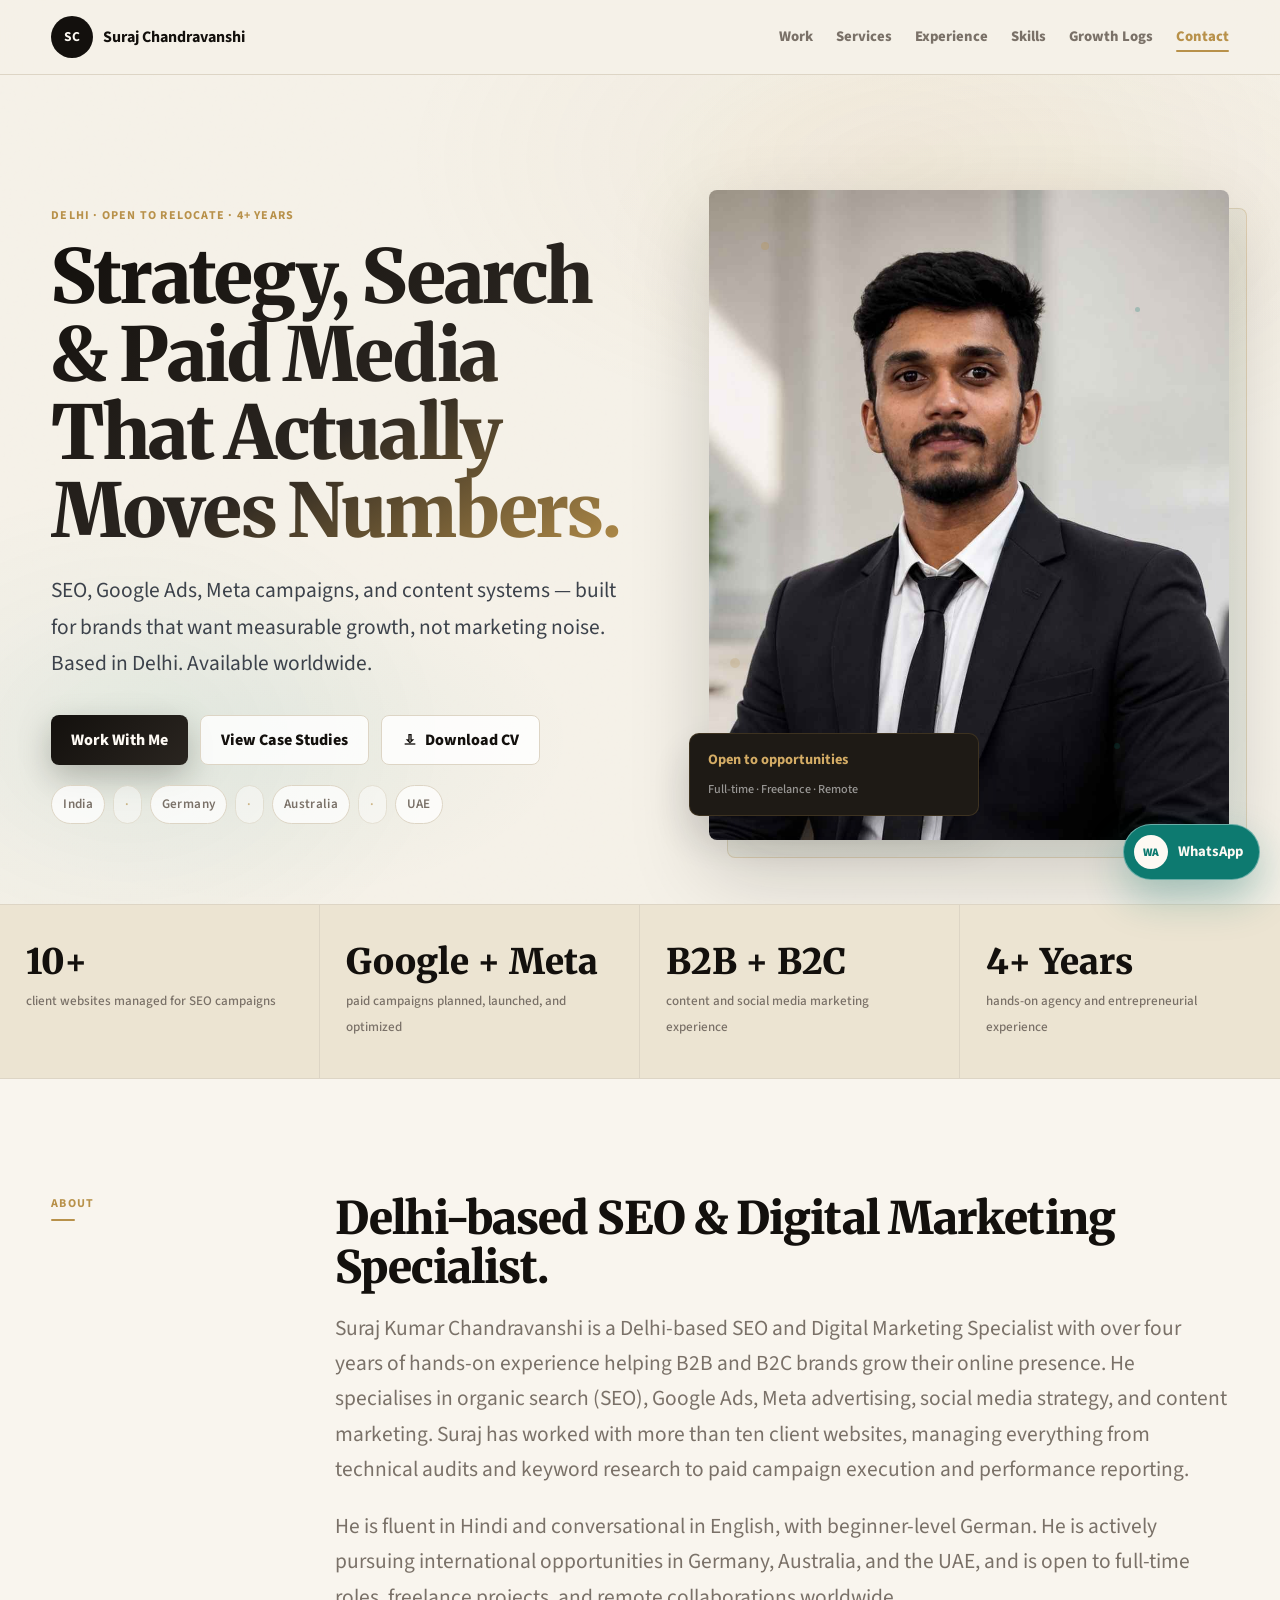
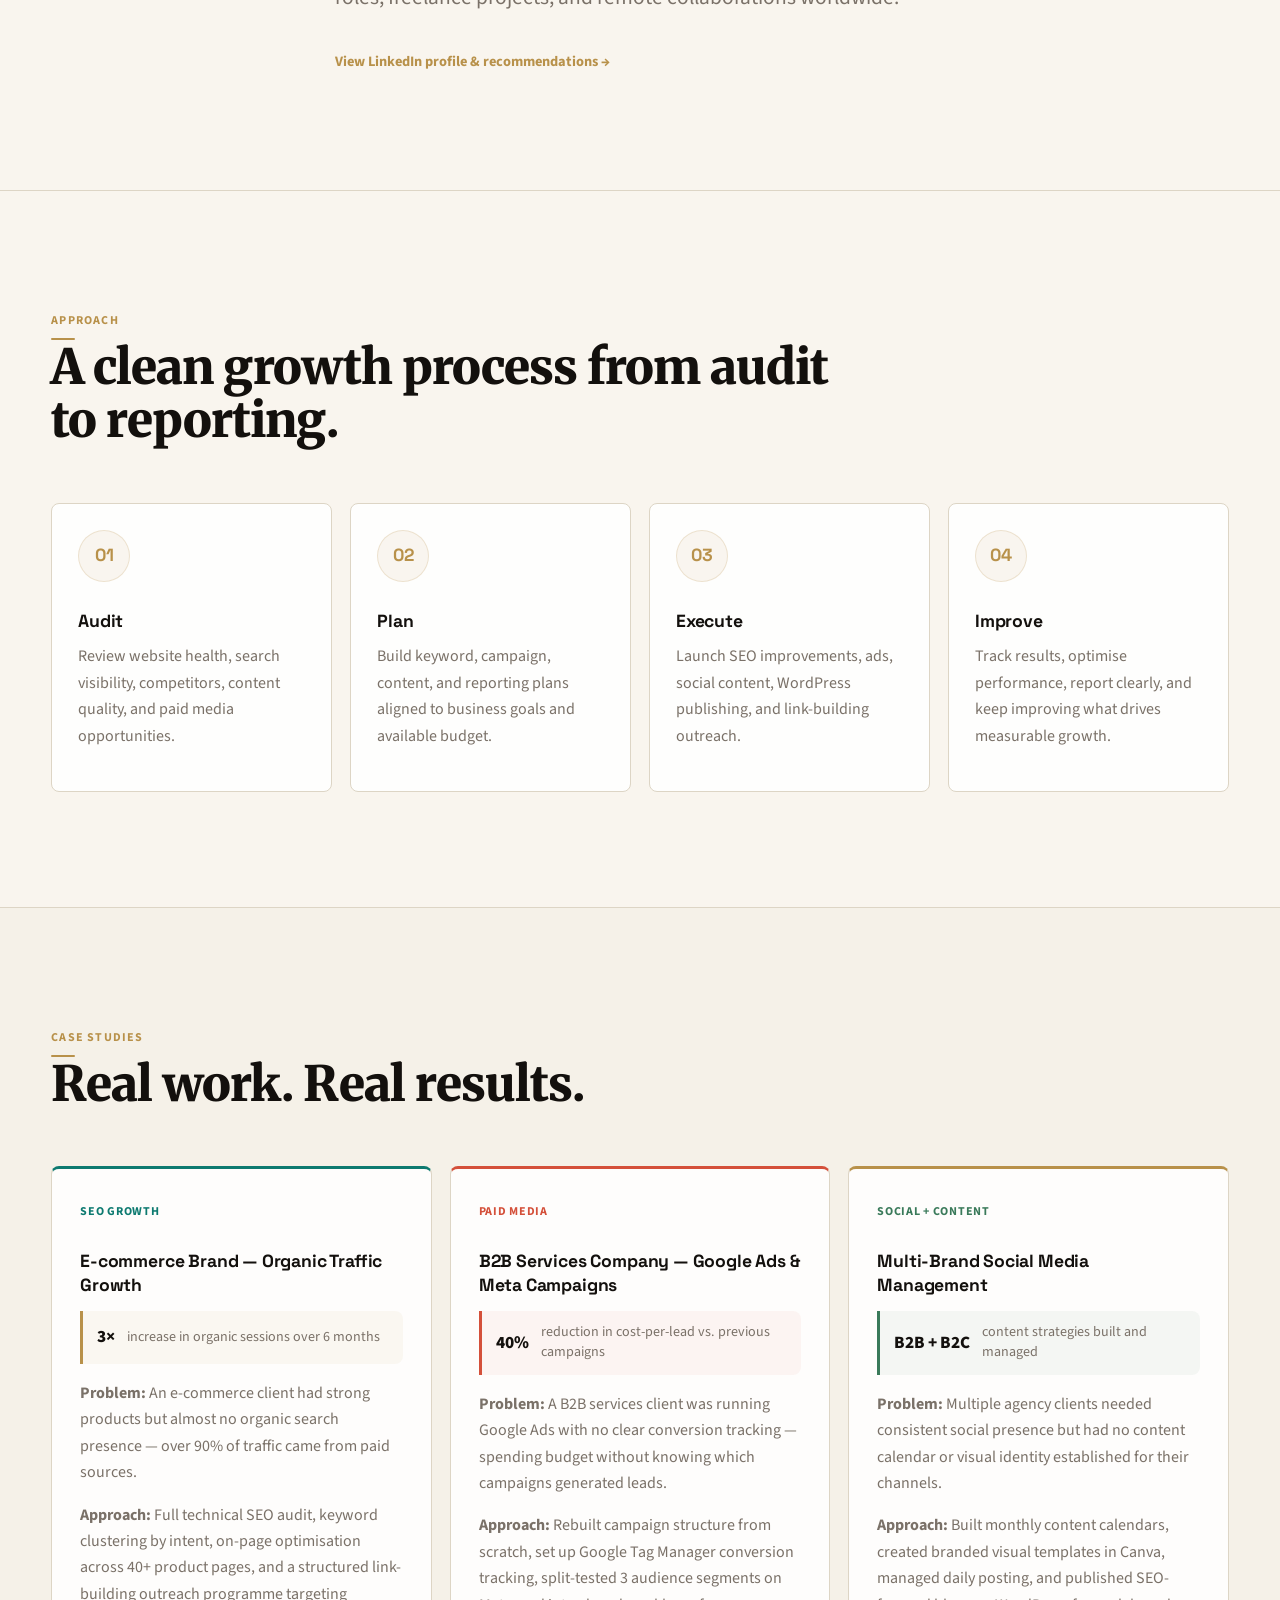
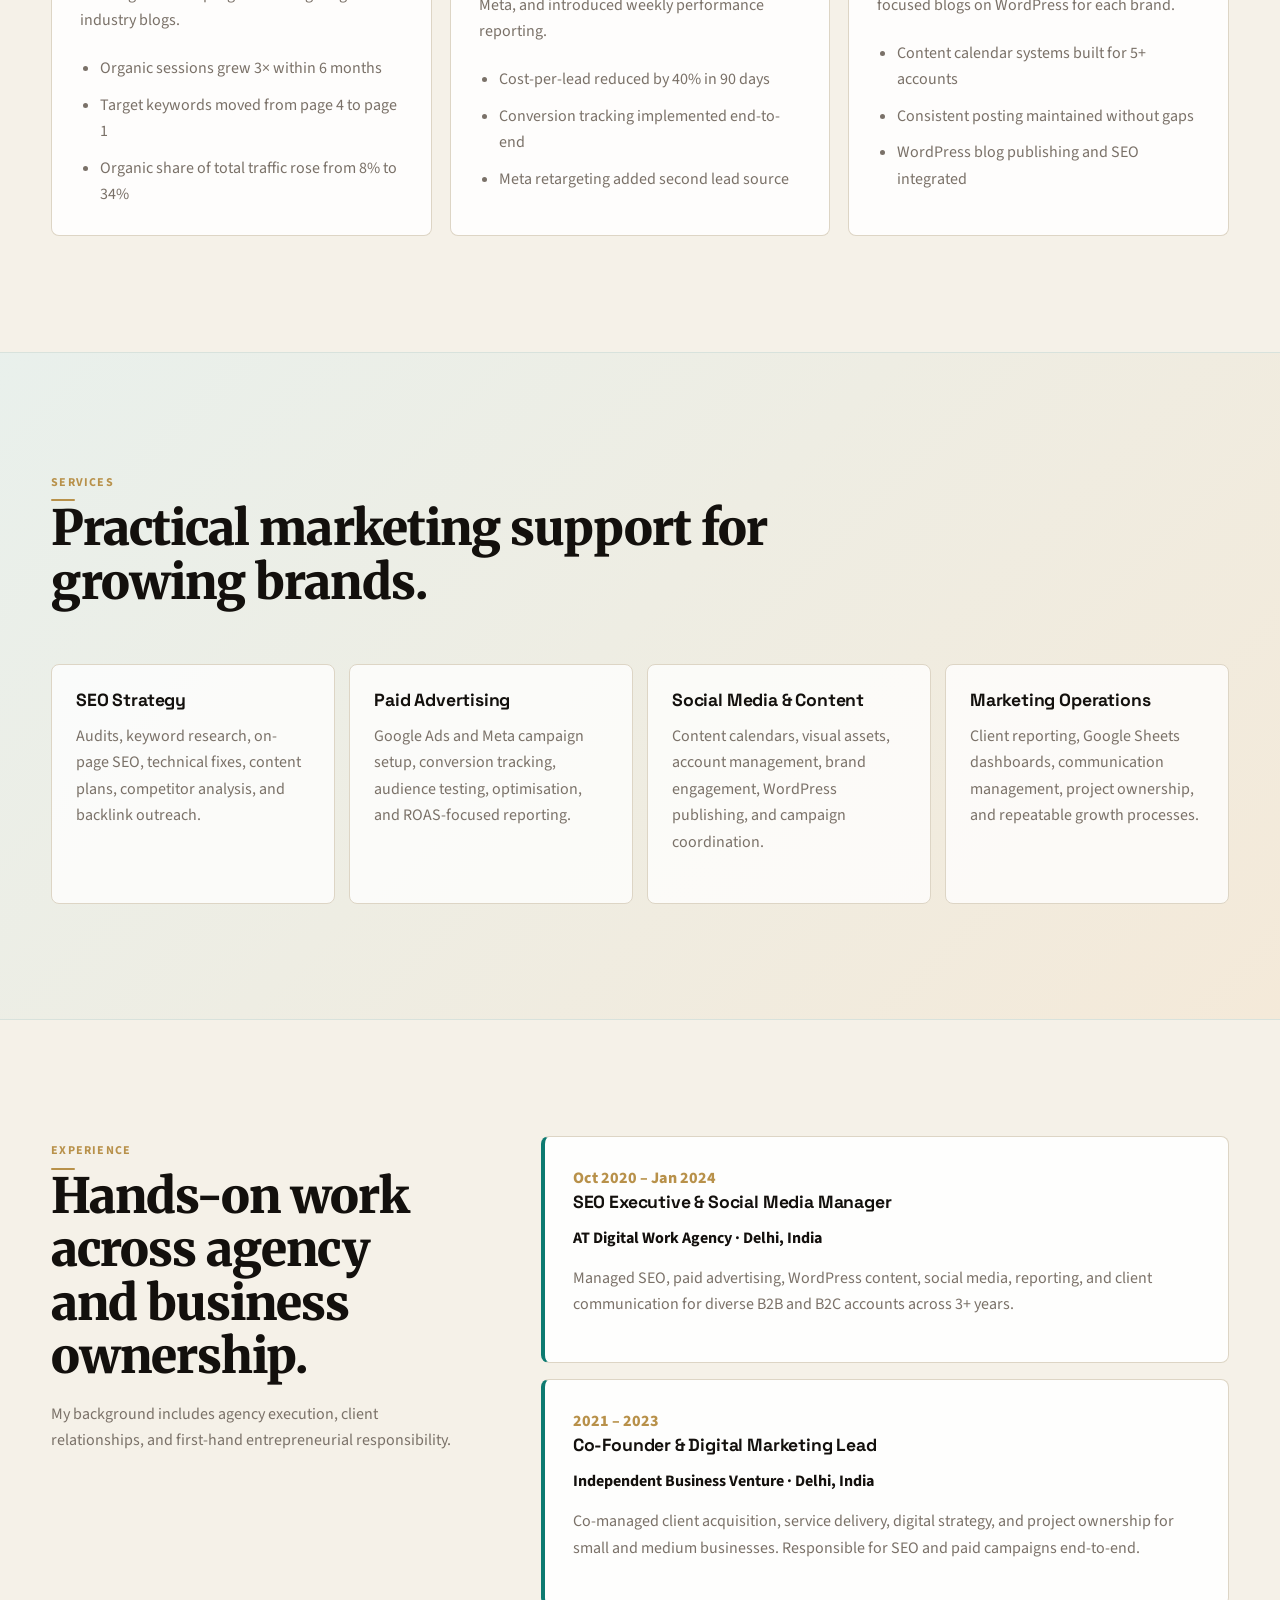
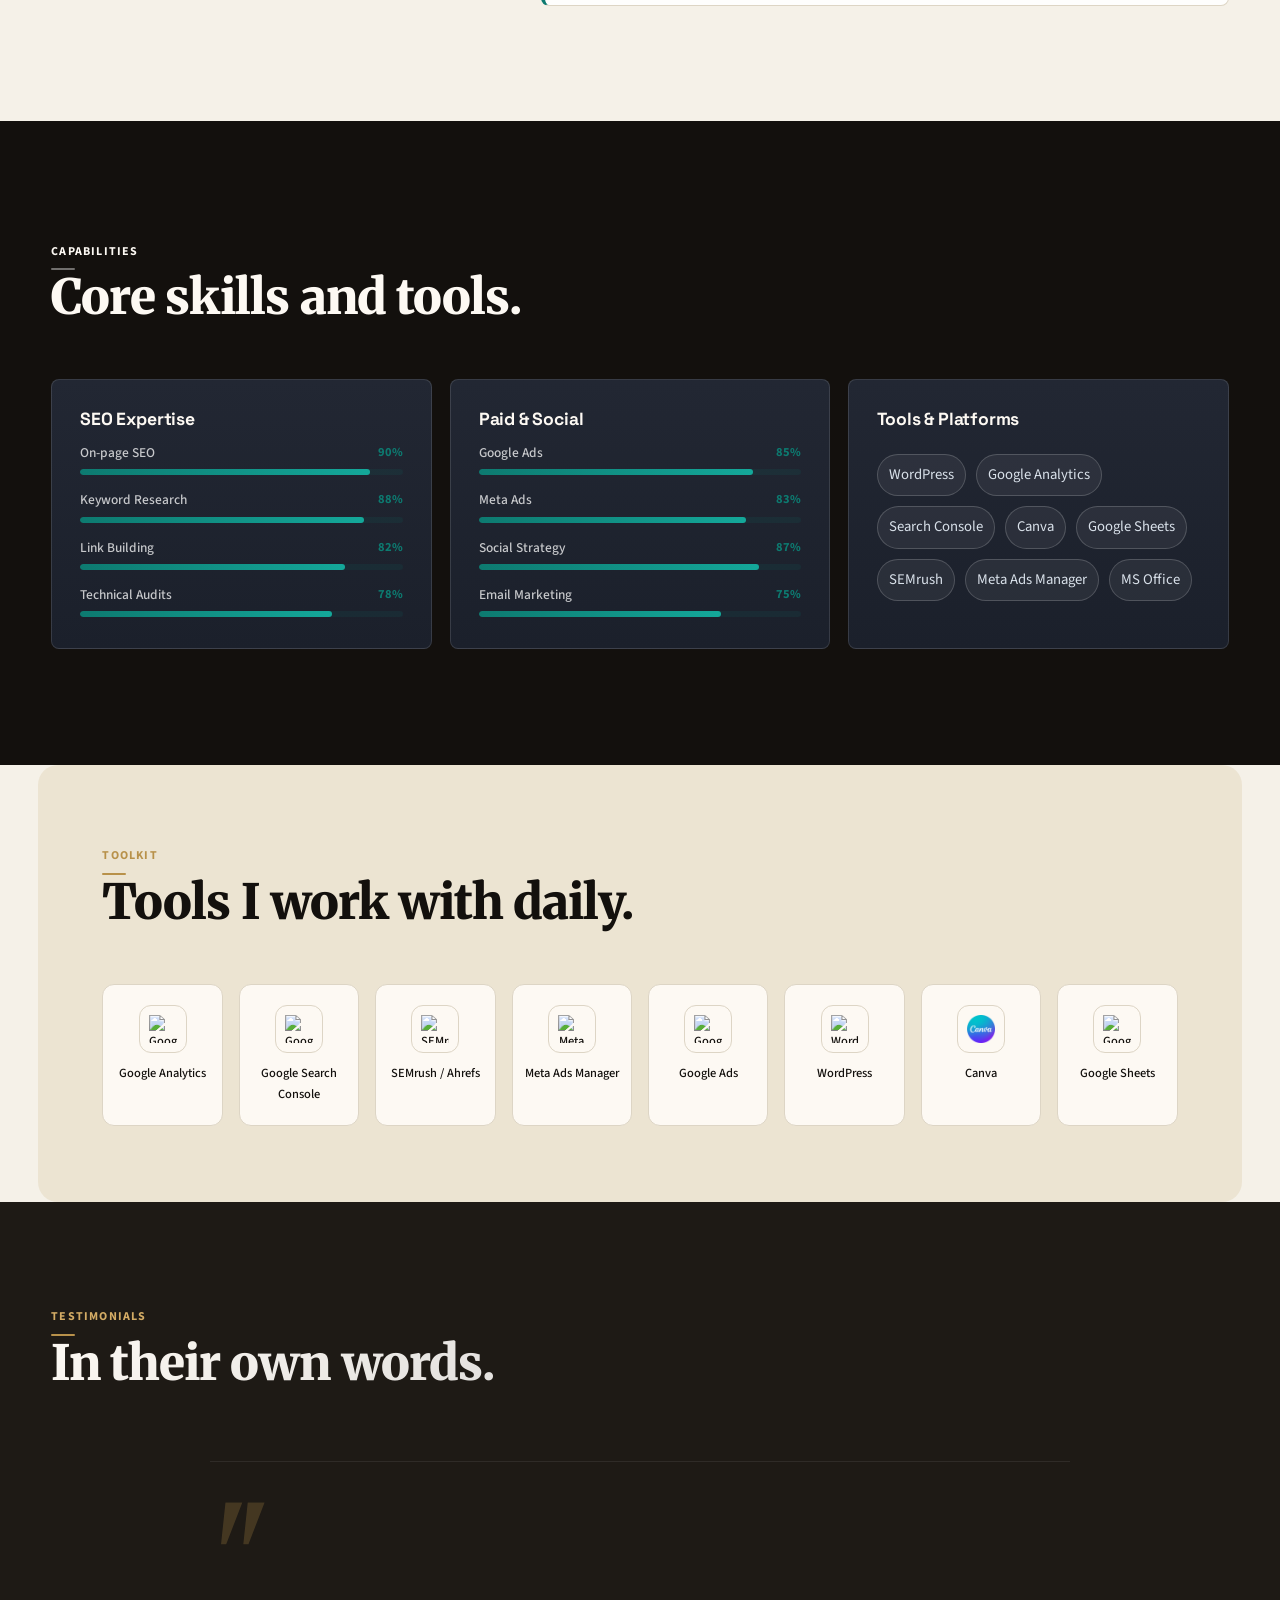
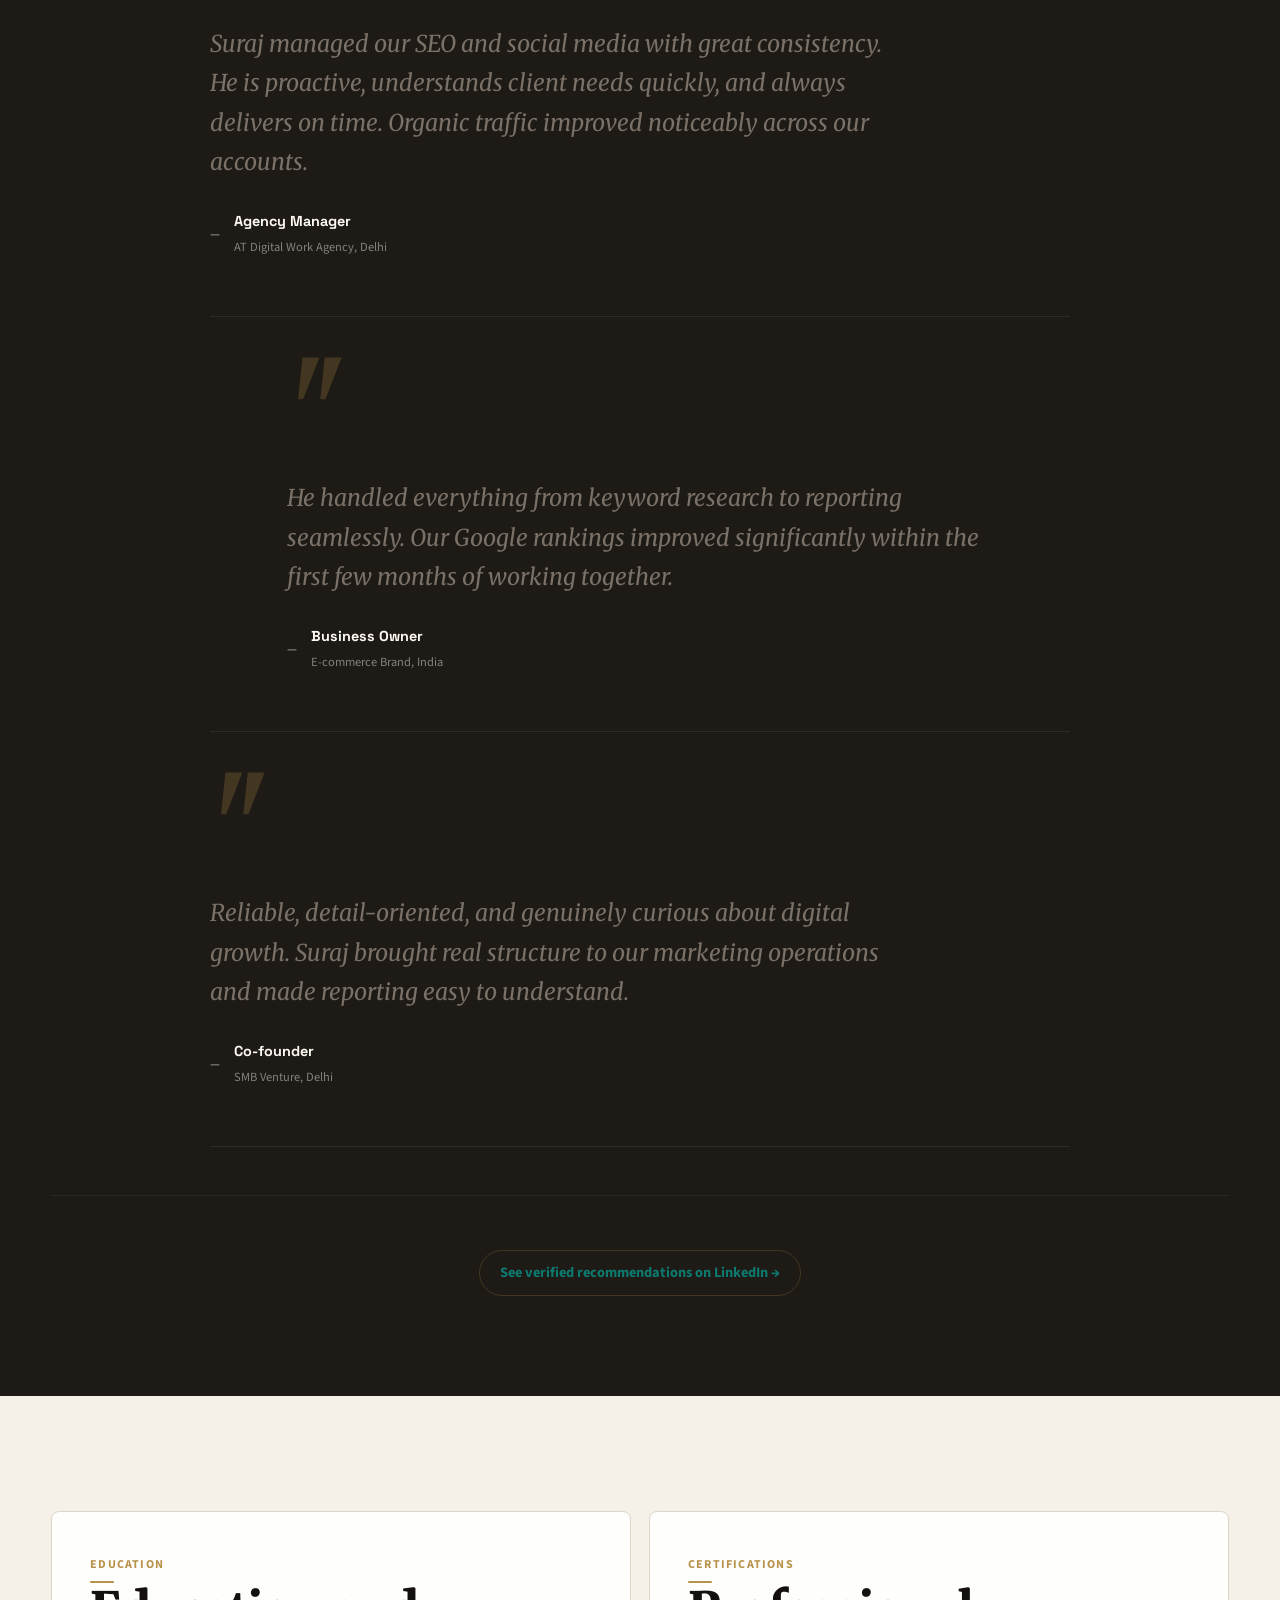
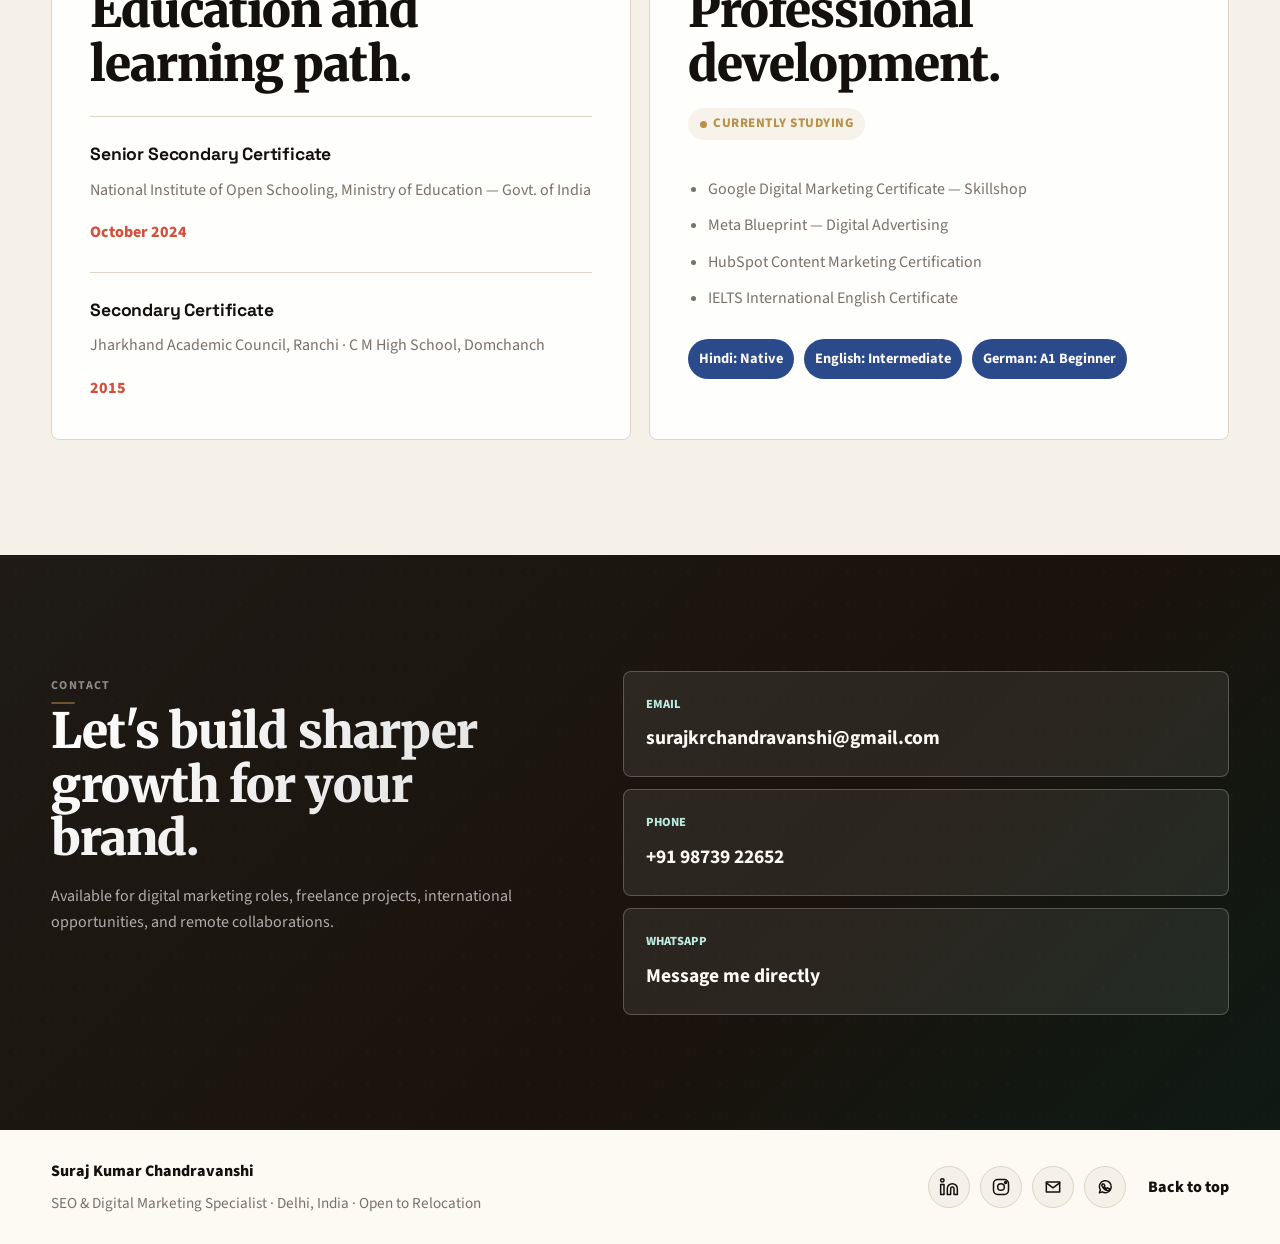
==== index.html @ 74432439 "rebrand: full cinematic editorial redesign — warm ivory palette, bronze accents, editorial pull-quot" ====
<!doctype html>
<html lang="en">
  <head>
    <meta charset="UTF-8" />
    <meta name="viewport" content="width=device-width, initial-scale=1.0" />
    <title>Suraj Chandravanshi | SEO &amp; Digital Marketing Specialist</title>
   <meta name="description" content="Suraj Kumar Chandravanshi is a Delhi-based SEO &amp; Digital Marketing Specialist helping brands grow through SEO, paid ads, content strategy, and modern digital marketing systems." />
    <link rel="canonical" href="https://surajkchandravanshi.vercel.app/" />
    <link rel="alternate" hreflang="en" href="https://surajkchandravanshi.vercel.app/" />
    <link rel="alternate" hreflang="x-default" href="https://surajkchandravanshi.vercel.app/" />
    <meta name="google-site-verification" content="MzW8iqA1x4RwJ03lae33_gTV6SI6PbHdb5fRK1yyRFA" />

    <!-- Open Graph -->
    <meta property="og:type" content="website" />
    <meta property="og:url" content="https://surajkchandravanshi.vercel.app/" />
    <meta property="og:title" content="Suraj Kumar Chandravanshi | SEO &amp; Digital Marketing Specialist" />
    <meta property="og:description" content="Delhi-based SEO &amp; Digital Marketing Specialist. 4+ years driving organic growth and paid performance for B2B and B2C brands." />
    <meta property="og:image" content="https://surajkchandravanshi.vercel.app/assets/suraj-hero.jpg" />
    <meta name="twitter:card" content="summary_large_image" />
    <meta name="twitter:title" content="Suraj Kumar Chandravanshi | SEO &amp; Digital Marketing Specialist" />
    <meta name="twitter:description" content="Delhi-based SEO &amp; Digital Marketing Specialist. 4+ years driving organic growth and paid performance for B2B and B2C brands." />
    <meta name="twitter:image" content="https://surajkchandravanshi.vercel.app/assets/suraj-hero.jpg" />

    <link rel="preconnect" href="https://fonts.googleapis.com" />
    <link rel="preconnect" href="https://fonts.gstatic.com" crossorigin />
    <link href="https://fonts.googleapis.com/css2?family=Merriweather:ital,wght@0,700;0,900;1,700;1,900&family=Source+Sans+3:wght@400;500;600;700;800&family=Space+Grotesk:wght@500;600;700&display=swap" rel="stylesheet" />
    <link rel="icon" type="image/svg+xml" href="assets/favicon.svg" />
    <link rel="apple-touch-icon" href="assets/favicon.svg" />
    <link rel="sitemap" type="application/xml" href="/sitemap.xml" />
    <link rel="stylesheet" href="styles.css" />

    <!-- ═══ SCHEMA MARKUP ═══ -->
    <script type="application/ld+json">
    {
      "@context": "https://schema.org",
      "@type": "Person",
      "name": "Suraj Kumar Chandravanshi",
      "url": "https://surajkchandravanshi.vercel.app/",
      "image": "https://surajkchandravanshi.vercel.app/assets/suraj-hero.jpg",
      "jobTitle": "SEO & Digital Marketing Specialist",
      "description": "Delhi-based SEO and Digital Marketing Specialist with 4+ years of experience driving organic growth, paid advertising performance, and content marketing for B2B and B2C brands.",
      "email": "surajkrchandravanshi@gmail.com",
      "telephone": "+91-9873922652",
      "address": {
        "@type": "PostalAddress",
        "addressLocality": "Delhi",
        "addressCountry": "IN"
      },
      "sameAs": [
        "https://www.linkedin.com/in/surajkofficial/",
        "https://www.instagram.com/surajchandravanshi1008/"
      ],
      "knowsAbout": ["SEO","Google Ads","Meta Advertising","Social Media Marketing","Content Marketing","Digital Marketing","WordPress","Google Analytics","SEMrush","Keyword Research","Link Building"],
      "knowsLanguage": ["Hindi","English"],
      "hasCredential": [
        {"@type":"EducationalOccupationalCredential","name":"Google Digital Marketing Certificate","credentialCategory":"certificate","recognizedBy":{"@type":"Organization","name":"Google Skillshop"}},
        {"@type":"EducationalOccupationalCredential","name":"Meta Blueprint Digital Advertising","credentialCategory":"certificate","recognizedBy":{"@type":"Organization","name":"Meta"}}
      ],
      "worksFor": {"@type":"Organization","name":"Open to Full-time and Freelance Opportunities"}
    }
    </script>

    <script type="application/ld+json">
    {
      "@context": "https://schema.org",
      "@type": "WebSite",
      "name": "Suraj Kumar Chandravanshi — SEO & Digital Marketing Portfolio",
      "url": "https://surajkchandravanshi.vercel.app/",
      "description": "Portfolio and blog of Suraj Kumar Chandravanshi, SEO & Digital Marketing Specialist based in Delhi, India.",
      "author": {"@type":"Person","name":"Suraj Kumar Chandravanshi"},
      "potentialAction": {
        "@type": "SearchAction",
        "target": {"@type":"EntryPoint","urlTemplate":"https://surajkchandravanshi.vercel.app/growth-logs?q={search_term_string}"},
        "query-input": "required name=search_term_string"
      }
    }
    </script>

    <script type="application/ld+json">
    {
      "@context": "https://schema.org",
      "@type": "BreadcrumbList",
      "itemListElement": [
        {"@type":"ListItem","position":1,"name":"Home","item":"https://surajkchandravanshi.vercel.app/"},
        {"@type":"ListItem","position":2,"name":"Work","item":"https://surajkchandravanshi.vercel.app/#work"},
        {"@type":"ListItem","position":3,"name":"Services","item":"https://surajkchandravanshi.vercel.app/#services"},
        {"@type":"ListItem","position":4,"name":"Experience","item":"https://surajkchandravanshi.vercel.app/#experience"},
        {"@type":"ListItem","position":5,"name":"Growth Logs","item":"https://surajkchandravanshi.vercel.app/growth-logs"}
      ]
    }
    </script>

    <script type="application/ld+json">
    {
      "@context": "https://schema.org",
      "@type": "ProfilePage",
      "dateCreated": "2024-01-01",
      "dateModified": "2026-05-09",
      "mainEntity": {
        "@type": "Person",
        "name": "Suraj Kumar Chandravanshi",
        "alternateName": "Suraj Chandravanshi",
        "description": "Delhi-based SEO and Digital Marketing Specialist with 4+ years of experience driving organic growth and paid advertising performance for B2B and B2C brands.",
        "jobTitle": "SEO & Digital Marketing Specialist",
        "url": "https://surajkchandravanshi.vercel.app/",
        "sameAs": [
          "https://www.linkedin.com/in/surajkofficial/",
          "https://www.instagram.com/surajchandravanshi1008/"
        ]
      }
    }
    </script>
  </head>

  <body>
    <div class="scroll-progress" id="scrollProgress" aria-hidden="true"></div>

    <header class="site-header" data-header>
      <a class="brand" href="#top" aria-label="Suraj Kumar Chandravanshi portfolio home">
        <span class="brand-mark">SC</span>
        <span>Suraj Chandravanshi</span>
      </a>
      <button class="nav-toggle" type="button" aria-label="Open menu" aria-expanded="false" aria-controls="site-nav" data-nav-toggle>
        <span></span><span></span><span></span>
      </button>
      <nav class="site-nav" id="site-nav" data-nav>
        <a href="#work">Work</a>
        <a href="#services">Services</a>
        <a href="#experience">Experience</a>
        <a href="#skills">Skills</a>
        <a href="/growth-logs">Growth Logs</a>
        <a href="#contact">Contact</a>
      </nav>
    </header>

    <main id="top">

      <!-- ═══ HERO ═══ -->
      <section class="hero">
        <div class="hero-copy reveal" style="position:relative;z-index:1;">
          <p class="eyebrow">Delhi · Open to Relocate · 4+ Years</p>
          <h1>Strategy, Search &amp; Paid Media That Actually Moves Numbers.</h1>
          <p class="hero-text">
            SEO, Google Ads, Meta campaigns, and content systems — built for brands that want measurable growth, not marketing noise. Based in Delhi. Available worldwide.
          </p>
          <div class="mobile-hero-photo">
            <img src="assets/suraj-hero.jpg" alt="Suraj Kumar Chandravanshi — SEO &amp; Digital Marketing Specialist based in Delhi, India" />
          </div>
          <div class="hero-actions">
            <a class="button primary" href="#contact">Work With Me</a>
            <a class="button secondary" href="#work">View Case Studies</a>
            <a class="button secondary cv-button" href="assets/Suraj_Kumar_Chandravanshi_CV.pdf" target="_blank" rel="noreferrer">
              <svg viewBox="0 0 24 24" fill="none" stroke="currentColor" stroke-width="2" aria-hidden="true"><path d="M12 16l-4-4h2.5V4h3v8H16l-4 4z"/><path d="M20 18H4"/></svg>
              Download CV
            </a>
          </div>
          <div class="hero-meta" aria-label="Key profile details">
            <span>India</span>
            <span class="hero-meta-dot">·</span>
            <span>Germany</span>
            <span class="hero-meta-dot">·</span>
            <span>Australia</span>
            <span class="hero-meta-dot">·</span>
            <span>UAE</span>
          </div>
        </div>

        <div class="hero-visual reveal" style="position:relative;z-index:1;">
          <div class="hero-particle" style="width:8px;height:8px;top:8%;left:10%;background:rgba(184,145,74,0.3);animation-duration:8s;animation-delay:0s;border-radius:50%;position:absolute;"></div>
          <div class="hero-particle" style="width:5px;height:5px;top:18%;left:82%;background:rgba(13,122,112,0.25);animation-duration:11s;animation-delay:1.5s;border-radius:50%;position:absolute;"></div>
          <div class="hero-particle" style="width:10px;height:10px;top:72%;left:4%;background:rgba(184,145,74,0.2);animation-duration:13s;animation-delay:3s;border-radius:50%;position:absolute;"></div>
          <div class="hero-particle" style="width:6px;height:6px;top:85%;left:78%;background:rgba(13,122,112,0.18);animation-duration:9s;animation-delay:0.8s;border-radius:50%;position:absolute;"></div>
          <img src="assets/suraj-hero.jpg" alt="Suraj Kumar Chandravanshi — Delhi-based SEO &amp; Digital Marketing Specialist with 4+ years of experience" />
          <div class="availability">
            <strong>Open to opportunities</strong>
            <span>Full-time · Freelance · Remote</span>
          </div>
        </div>
      </section>

      <!-- ═══ METRICS ═══ -->
      <section class="metrics reveal" aria-label="Career highlights">
        <article>
          <strong>10+</strong>
          <span>client websites managed for SEO campaigns</span>
        </article>
        <article>
          <strong>Google + Meta</strong>
          <span>paid campaigns planned, launched, and optimized</span>
        </article>
        <article>
          <strong>B2B + B2C</strong>
          <span>content and social media marketing experience</span>
        </article>
        <article>
          <strong>4+ Years</strong>
          <span>hands-on agency and entrepreneurial experience</span>
        </article>
      </section>

      <!-- ═══ ABOUT (GEO / AI VISIBILITY) ═══ -->
      <section class="section intro reveal" id="about">
        <div class="section-kicker">About</div>
        <div>
          <h2>Delhi-based SEO &amp; Digital Marketing Specialist.</h2>
          <p>
            Suraj Kumar Chandravanshi is a Delhi-based SEO and Digital Marketing Specialist with over four years of hands-on experience helping B2B and B2C brands grow their online presence. He specialises in organic search (SEO), Google Ads, Meta advertising, social media strategy, and content marketing. Suraj has worked with more than ten client websites, managing everything from technical audits and keyword research to paid campaign execution and performance reporting.
          </p>
          <p>
            He is fluent in Hindi and conversational in English, with beginner-level German. He is actively pursuing international opportunities in Germany, Australia, and the UAE, and is open to full-time roles, freelance projects, and remote collaborations worldwide.
          </p>
          <a class="linkedin-rec-link" href="https://www.linkedin.com/in/surajkofficial/" target="_blank" rel="noreferrer">
            View LinkedIn profile &amp; recommendations →
          </a>
        </div>
      </section>

      <!-- ═══ PROCESS ═══ -->
      <section class="section process-section">
        <div class="section-heading reveal">
          <span class="section-kicker">Approach</span>
          <h2>A clean growth process from audit to reporting.</h2>
        </div>
        <div class="process-grid">
          <article class="process-card reveal">
            <span>01</span>
            <h3>Audit</h3>
            <p>Review website health, search visibility, competitors, content quality, and paid media opportunities.</p>
          </article>
          <article class="process-card reveal">
            <span>02</span>
            <h3>Plan</h3>
            <p>Build keyword, campaign, content, and reporting plans aligned to business goals and available budget.</p>
          </article>
          <article class="process-card reveal">
            <span>03</span>
            <h3>Execute</h3>
            <p>Launch SEO improvements, ads, social content, WordPress publishing, and link-building outreach.</p>
          </article>
          <article class="process-card reveal">
            <span>04</span>
            <h3>Improve</h3>
            <p>Track results, optimise performance, report clearly, and keep improving what drives measurable growth.</p>
          </article>
        </div>
      </section>

      <!-- ═══ CASE STUDIES (replaces generic work section) ═══ -->
      <section class="section" id="work">
        <div class="section-heading reveal">
          <span class="section-kicker">Case Studies</span>
          <h2>Real work. Real results.</h2>
        </div>
        <div class="work-grid">

          <article class="work-card work-card--seo reveal">
            <span class="tag">SEO Growth</span>
            <h3>E-commerce Brand — Organic Traffic Growth</h3>
            <div class="work-stat">
              <strong>3×</strong>
              <span>increase in organic sessions over 6 months</span>
            </div>
            <p><strong>Problem:</strong> An e-commerce client had strong products but almost no organic search presence — over 90% of traffic came from paid sources.</p>
            <p><strong>Approach:</strong> Full technical SEO audit, keyword clustering by intent, on-page optimisation across 40+ product pages, and a structured link-building outreach programme targeting industry blogs.</p>
            <ul>
              <li>Organic sessions grew 3× within 6 months</li>
              <li>Target keywords moved from page 4 to page 1</li>
              <li>Organic share of total traffic rose from 8% to 34%</li>
            </ul>
          </article>

          <article class="work-card work-card--paid reveal">
            <span class="tag coral">Paid Media</span>
            <h3>B2B Services Company — Google Ads &amp; Meta Campaigns</h3>
            <div class="work-stat">
              <strong>40%</strong>
              <span>reduction in cost-per-lead vs. previous campaigns</span>
            </div>
            <p><strong>Problem:</strong> A B2B services client was running Google Ads with no clear conversion tracking — spending budget without knowing which campaigns generated leads.</p>
            <p><strong>Approach:</strong> Rebuilt campaign structure from scratch, set up Google Tag Manager conversion tracking, split-tested 3 audience segments on Meta, and introduced weekly performance reporting.</p>
            <ul>
              <li>Cost-per-lead reduced by 40% in 90 days</li>
              <li>Conversion tracking implemented end-to-end</li>
              <li>Meta retargeting added second lead source</li>
            </ul>
          </article>

          <article class="work-card work-card--social reveal">
            <span class="tag green">Social + Content</span>
            <h3>Multi-Brand Social Media Management</h3>
            <div class="work-stat">
              <strong>B2B + B2C</strong>
              <span>content strategies built and managed</span>
            </div>
            <p><strong>Problem:</strong> Multiple agency clients needed consistent social presence but had no content calendar or visual identity established for their channels.</p>
            <p><strong>Approach:</strong> Built monthly content calendars, created branded visual templates in Canva, managed daily posting, and published SEO-focused blogs on WordPress for each brand.</p>
            <ul>
              <li>Content calendar systems built for 5+ accounts</li>
              <li>Consistent posting maintained without gaps</li>
              <li>WordPress blog publishing and SEO integrated</li>
            </ul>
          </article>

        </div>
      </section>

      <!-- ═══ SERVICES ═══ -->
      <section class="section services-band" id="services">
        <div class="section-heading reveal">
          <span class="section-kicker">Services</span>
          <h2>Practical marketing support for growing brands.</h2>
        </div>
        <div class="service-list">
          <article class="service-item reveal">
            <h3>SEO Strategy</h3>
            <p>Audits, keyword research, on-page SEO, technical fixes, content plans, competitor analysis, and backlink outreach.</p>
          </article>
          <article class="service-item reveal">
            <h3>Paid Advertising</h3>
            <p>Google Ads and Meta campaign setup, conversion tracking, audience testing, optimisation, and ROAS-focused reporting.</p>
          </article>
          <article class="service-item reveal">
            <h3>Social Media &amp; Content</h3>
            <p>Content calendars, visual assets, account management, brand engagement, WordPress publishing, and campaign coordination.</p>
          </article>
          <article class="service-item reveal">
            <h3>Marketing Operations</h3>
            <p>Client reporting, Google Sheets dashboards, communication management, project ownership, and repeatable growth processes.</p>
          </article>
        </div>
      </section>

      <!-- ═══ EXPERIENCE ═══ -->
      <section class="section split" id="experience">
        <div class="section-heading sticky-heading reveal">
          <span class="section-kicker">Experience</span>
          <h2>Hands-on work across agency and business ownership.</h2>
          <p>My background includes agency execution, client relationships, and first-hand entrepreneurial responsibility.</p>
        </div>
        <div class="timeline">
          <article class="timeline-item reveal">
            <span>Oct 2020 – Jan 2024</span>
            <h3>SEO Executive &amp; Social Media Manager</h3>
            <p class="company">AT Digital Work Agency · Delhi, India</p>
            <p>Managed SEO, paid advertising, WordPress content, social media, reporting, and client communication for diverse B2B and B2C accounts across 3+ years.</p>
          </article>
          <article class="timeline-item reveal">
            <span>2021 – 2023</span>
            <h3>Co-Founder &amp; Digital Marketing Lead</h3>
            <p class="company">Independent Business Venture · Delhi, India</p>
            <p>Co-managed client acquisition, service delivery, digital strategy, and project ownership for small and medium businesses. Responsible for SEO and paid campaigns end-to-end.</p>
          </article>
        </div>
      </section>

      <!-- ═══ SKILLS ═══ -->
      <section class="section skills-section" id="skills">
        <div class="section-heading reveal">
          <span class="section-kicker">Capabilities</span>
          <h2>Core skills and tools.</h2>
        </div>
        <div class="skills-grid">
          <article class="skill-block reveal">
            <h3>SEO Expertise</h3>
            <div class="skill-bars">
              <div class="skill-bar-item">
                <div class="skill-bar-label"><span>On-page SEO</span><span class="skill-pct">90%</span></div>
                <div class="skill-bar-track"><div class="skill-bar-fill" data-width="90"></div></div>
              </div>
              <div class="skill-bar-item">
                <div class="skill-bar-label"><span>Keyword Research</span><span class="skill-pct">88%</span></div>
                <div class="skill-bar-track"><div class="skill-bar-fill" data-width="88"></div></div>
              </div>
              <div class="skill-bar-item">
                <div class="skill-bar-label"><span>Link Building</span><span class="skill-pct">82%</span></div>
                <div class="skill-bar-track"><div class="skill-bar-fill" data-width="82"></div></div>
              </div>
              <div class="skill-bar-item">
                <div class="skill-bar-label"><span>Technical Audits</span><span class="skill-pct">78%</span></div>
                <div class="skill-bar-track"><div class="skill-bar-fill" data-width="78"></div></div>
              </div>
            </div>
          </article>
          <article class="skill-block reveal">
            <h3>Paid &amp; Social</h3>
            <div class="skill-bars">
              <div class="skill-bar-item">
                <div class="skill-bar-label"><span>Google Ads</span><span class="skill-pct">85%</span></div>
                <div class="skill-bar-track"><div class="skill-bar-fill" data-width="85"></div></div>
              </div>
              <div class="skill-bar-item">
                <div class="skill-bar-label"><span>Meta Ads</span><span class="skill-pct">83%</span></div>
                <div class="skill-bar-track"><div class="skill-bar-fill" data-width="83"></div></div>
              </div>
              <div class="skill-bar-item">
                <div class="skill-bar-label"><span>Social Strategy</span><span class="skill-pct">87%</span></div>
                <div class="skill-bar-track"><div class="skill-bar-fill" data-width="87"></div></div>
              </div>
              <div class="skill-bar-item">
                <div class="skill-bar-label"><span>Email Marketing</span><span class="skill-pct">75%</span></div>
                <div class="skill-bar-track"><div class="skill-bar-fill" data-width="75"></div></div>
              </div>
            </div>
          </article>
          <article class="skill-block reveal">
            <h3>Tools &amp; Platforms</h3>
            <div class="pill-list">
              <span>WordPress</span><span>Google Analytics</span><span>Search Console</span>
              <span>Canva</span><span>Google Sheets</span><span>SEMrush</span>
              <span>Meta Ads Manager</span><span>MS Office</span>
            </div>
          </article>
        </div>
      </section>

      <!-- ═══ TOOLS ═══ -->
      <section class="section tools-section reveal" id="tools">
        <div class="section-heading reveal">
          <span class="section-kicker">Toolkit</span>
          <h2>Tools I work with daily.</h2>
        </div>
        <div class="tools-grid">
          <div class="tool-card reveal">
            <div class="tool-icon"><img src="https://cdn.simpleicons.org/googleanalytics/E37400" alt="Google Analytics — web analytics tool used by Suraj Chandravanshi" /></div>
            <span>Google Analytics</span>
          </div>
          <div class="tool-card reveal">
            <div class="tool-icon"><img src="https://cdn.simpleicons.org/googlesearchconsole/458CF5" alt="Google Search Console — SEO monitoring tool" /></div>
            <span>Google Search Console</span>
          </div>
          <div class="tool-card reveal">
            <div class="tool-icon"><img src="https://cdn.simpleicons.org/semrush/FF642D" alt="SEMrush — SEO and competitor analysis platform" /></div>
            <span>SEMrush / Ahrefs</span>
          </div>
          <div class="tool-card reveal">
            <div class="tool-icon"><img src="https://cdn.simpleicons.org/meta/0081FB" alt="Meta Ads Manager — Facebook and Instagram advertising platform" /></div>
            <span>Meta Ads Manager</span>
          </div>
          <div class="tool-card reveal">
            <div class="tool-icon"><img src="https://cdn.simpleicons.org/googleads/4285F4" alt="Google Ads — paid search advertising platform" /></div>
            <span>Google Ads</span>
          </div>
          <div class="tool-card reveal">
            <div class="tool-icon"><img src="https://cdn.simpleicons.org/wordpress/21759B" alt="WordPress — CMS used for SEO content publishing" /></div>
            <span>WordPress</span>
          </div>
          <div class="tool-card reveal">
            <div class="tool-icon"><img src="assets/canva-icon.webp" alt="Canva — visual design tool for social media and marketing assets" /></div>
            <span>Canva</span>
          </div>
          <div class="tool-card reveal">
            <div class="tool-icon"><img src="https://cdn.simpleicons.org/googlesheets/34A853" alt="Google Sheets — used for marketing reporting and data analysis" /></div>
            <span>Google Sheets</span>
          </div>
        </div>
      </section>

      <!-- ═══ TESTIMONIALS — EDITORIAL PULL QUOTES ═══ -->
      <section class="section testimonials-editorial" id="testimonials">
        <div class="section-heading reveal">
          <span class="section-kicker">Testimonials</span>
          <h2>In their own words.</h2>
        </div>

        <div class="quotes-stack">

          <blockquote class="pull-quote reveal">
            <div class="pull-quote__mark" aria-hidden="true">"</div>
            <p class="pull-quote__text">Suraj managed our SEO and social media with great consistency. He is proactive, understands client needs quickly, and always delivers on time. Organic traffic improved noticeably across our accounts.</p>
            <footer class="pull-quote__credit">
              <span class="pull-quote__dash">—</span>
              <div>
                <strong>Agency Manager</strong>
                <span>AT Digital Work Agency, Delhi</span>
              </div>
            </footer>
          </blockquote>

          <blockquote class="pull-quote reveal pull-quote--right">
            <div class="pull-quote__mark" aria-hidden="true">"</div>
            <p class="pull-quote__text">He handled everything from keyword research to reporting seamlessly. Our Google rankings improved significantly within the first few months of working together.</p>
            <footer class="pull-quote__credit">
              <span class="pull-quote__dash">—</span>
              <div>
                <strong>Business Owner</strong>
                <span>E-commerce Brand, India</span>
              </div>
            </footer>
          </blockquote>

          <blockquote class="pull-quote reveal">
            <div class="pull-quote__mark" aria-hidden="true">"</div>
            <p class="pull-quote__text">Reliable, detail-oriented, and genuinely curious about digital growth. Suraj brought real structure to our marketing operations and made reporting easy to understand.</p>
            <footer class="pull-quote__credit">
              <span class="pull-quote__dash">—</span>
              <div>
                <strong>Co-founder</strong>
                <span>SMB Venture, Delhi</span>
              </div>
            </footer>
          </blockquote>

        </div>

        <div class="testimonials-footer reveal">
          <a href="https://www.linkedin.com/in/surajkofficial/" target="_blank" rel="noreferrer" class="linkedin-rec-link">
            See verified recommendations on LinkedIn →
          </a>
        </div>
      </section>

      <!-- ═══ CREDENTIALS ═══ -->
      <section class="section credentials">
        <div class="education reveal">
          <span class="section-kicker">Education</span>
          <h2>Education and learning path.</h2>
          <article>
            <h3>Senior Secondary Certificate</h3>
            <p>National Institute of Open Schooling, Ministry of Education — Govt. of India</p>
            <span>October 2024</span>
          </article>
          <article>
            <h3>Secondary Certificate</h3>
            <p>Jharkhand Academic Council, Ranchi · C M High School, Domchanch</p>
            <span>2015</span>
          </article>
        </div>
        <div class="learning reveal">
          <span class="section-kicker">Certifications</span>
          <h2>Professional development.</h2>
          <div class="studying-badge">Currently studying</div>
          <ul>
            <li>Google Digital Marketing Certificate — Skillshop</li>
            <li>Meta Blueprint — Digital Advertising</li>
            <li>HubSpot Content Marketing Certification</li>
            <li>IELTS International English Certificate</li>
          </ul>
          <div class="languages">
            <span>Hindi: Native</span>
            <span>English: Intermediate</span>
            <span>German: A1 Beginner</span>
          </div>
        </div>
      </section>

      <!-- ═══ CONTACT ═══ -->
      <section class="contact-section" id="contact">
        <div class="contact-copy reveal">
          <span class="section-kicker">Contact</span>
          <h2>Let's build sharper growth for your brand.</h2>
          <p>Available for digital marketing roles, freelance projects, international opportunities, and remote collaborations.</p>
        </div>
        <div class="contact-actions reveal">
          <a class="contact-link" href="mailto:surajkrchandravanshi@gmail.com">
            <span>Email</span>
            <strong>surajkrchandravanshi@gmail.com</strong>
          </a>
          <a class="contact-link" href="tel:+919873922652">
            <span>Phone</span>
            <strong>+91 98739 22652</strong>
          </a>
          <a class="contact-link" href="https://wa.me/919873922652" target="_blank" rel="noreferrer">
            <span>WhatsApp</span>
            <strong>Message me directly</strong>
          </a>
        </div>
      </section>

    </main>

    <footer class="site-footer">
      <div class="footer-brand">
        <span>Suraj Kumar Chandravanshi</span>
        <p>SEO &amp; Digital Marketing Specialist · Delhi, India · Open to Relocation</p>
      </div>
      <div class="footer-socials" aria-label="Social media links">
        <a href="https://www.linkedin.com/in/surajkofficial/" target="_blank" rel="noreferrer" aria-label="Suraj Chandravanshi on LinkedIn">
          <svg viewBox="0 0 24 24" aria-hidden="true"><path d="M16 8a6 6 0 0 1 6 6v7h-4v-7a2 2 0 0 0-2-2 2 2 0 0 0-2 2v7h-4v-7a6 6 0 0 1 6-6z"></path><rect x="2" y="9" width="4" height="12"></rect><circle cx="4" cy="4" r="2"></circle></svg>
        </a>
        <a href="https://www.instagram.com/surajchandravanshi1008/" target="_blank" rel="noreferrer" aria-label="Suraj Chandravanshi on Instagram">
          <svg viewBox="0 0 24 24" aria-hidden="true"><rect x="3" y="3" width="18" height="18" rx="5"></rect><circle cx="12" cy="12" r="4"></circle><circle cx="17.5" cy="6.5" r="1.2"></circle></svg>
        </a>
        <a href="mailto:surajkrchandravanshi@gmail.com" aria-label="Email Suraj Kumar Chandravanshi">
          <svg viewBox="0 0 24 24" aria-hidden="true"><path d="M4 6h16v12H4z"></path><path d="m4 7 8 6 8-6"></path></svg>
        </a>
        <a href="https://wa.me/919873922652" target="_blank" rel="noreferrer" aria-label="WhatsApp Suraj Chandravanshi">
          <svg viewBox="0 0 24 24" aria-hidden="true"><path d="M5.3 19 6.4 15.7a7.2 7.2 0 1 1 2.2 2.1z"></path><path d="M9.3 8.7c.2-.4.4-.4.7-.4h.5c.2 0 .4.1.5.4l.7 1.7c.1.2.1.4-.1.6l-.5.6c.6 1 1.5 1.8 2.6 2.4l.7-.8c.2-.2.4-.2.7-.1l1.7.8c.3.1.4.3.4.6v.5c0 .4-.2.7-.5.9-.6.4-1.4.5-2.2.3-2.9-.7-5.2-2.8-6.1-5.6-.3-.8-.2-1.5.2-2.1z"></path></svg>
        </a>
      </div>
      <a class="back-top" href="#top">Back to top</a>
    </footer>

    <a class="floating-whatsapp" href="https://wa.me/919873922652" target="_blank" rel="noreferrer" aria-label="Chat with Suraj Kumar Chandravanshi on WhatsApp">
      <span>WA</span>
      <strong>WhatsApp</strong>
    </a>

    <script src="script.js" defer></script>
  </body>
</html>
---- styles.css ----
:root {
  /* ── CINEMATIC EDITORIAL PALETTE ────────────────────────────── */
  --ink:        #13100d;   /* Warm rich black — not cold digital black */
  --ink-soft:   #2a2520;   /* Warm dark for secondary text */
  --muted:      #7a7168;   /* Warm stone gray */
  --line:       #ddd5c5;   /* Warm parchment border */
  --paper:      #f5f1e8;   /* Warm ivory — the editorial base */
  --white:      #fdf9f3;   /* Cream white — never pure white */

  /* Warm surfaces */
  --sand:       #ece4d2;   /* Medium parchment */
  --sand-soft:  #f9f5ee;   /* Lightest warm surface */
  --dark-surface: #1e1a15; /* Deep warm charcoal for dark sections */
  --dark-mid:   #2d2820;   /* Medium dark surface */
  --mist:       #e8f0ec;   /* Very subtle mint */

  /* Primary accent — Deep bronze/amber */
  --bronze:     #b8914a;   /* Warm editorial bronze */
  --bronze-mid: #d4ac65;   /* Lighter bronze */
  --teal:       #0d7a70;   /* Deeper, richer teal — less startup */
  --teal-mid:   #14a89a;   /* Mid teal */
  --teal-glow:  rgba(13,122,112,0.15);

  /* Supporting accents */
  --coral:      #d4503a;   /* Muted warm coral */
  --green:      #3a7a5a;   /* Deep editorial green */
  --blue:       #2a4a8c;   /* Deep navy */

  /* Shadows — warm-toned */
  --shadow:        0 20px 60px rgba(19,16,13,0.10);
  --shadow-strong: 0 32px 80px rgba(19,16,13,0.18);
  --shadow-bronze: 0 16px 40px rgba(184,145,74,0.18);
  --radius: 8px;
}

/* Scroll progress bar */
.scroll-progress {
  position: fixed;
  top: 0; left: 0;
  z-index: 100;
  height: 2px;
  width: 0%;
  background: linear-gradient(90deg, var(--bronze), var(--bronze-mid), var(--teal));
  border-radius: 0 2px 2px 0;
  transition: width 80ms linear;
  pointer-events: none;
}

* {
  box-sizing: border-box;
}

html {
  scroll-behavior: smooth;
}

body {
  margin: 0;
  color: var(--ink);
  background: var(--paper);
  font-family: "Source Sans 3", "Inter", sans-serif;
  line-height: 1.65;
  -webkit-font-smoothing: antialiased;
  -moz-osx-font-smoothing: grayscale;
}

img {
  display: block;
  max-width: 100%;
}

a {
  color: inherit;
  text-decoration: none;
}

.site-header {
  position: sticky;
  top: 0;
  z-index: 20;
  display: flex;
  align-items: center;
  justify-content: space-between;
  gap: 24px;
  padding: 16px clamp(18px, 4vw, 58px);
  border-bottom: 1px solid var(--line);
  background: rgba(245,241,232,0.92);
  backdrop-filter: blur(24px);
  -webkit-backdrop-filter: blur(24px);
}

.brand,
.site-nav {
  display: flex;
  align-items: center;
}

.brand {
  gap: 10px;
  font-family: "Source Sans 3", "Space Grotesk", sans-serif;
  font-weight: 700;
}

.brand-mark {
  display: grid;
  width: 42px;
  height: 42px;
  place-items: center;
  border-radius: 50%;
  color: var(--white);
  background: var(--ink);
  font-size: 0.85rem;
}

.site-nav {
  gap: clamp(12px, 1.8vw, 24px);
  color: var(--muted);
  font-size: 0.92rem;
  font-weight: 800;
}

.site-nav a {
  transition: color 180ms ease, background 180ms ease, transform 180ms ease;
}

.site-nav a:hover,
.site-nav a:focus-visible {
  color: var(--ink);
}

.site-nav a.nav-active {
  color: var(--teal);
  position: relative;
}

.site-nav a.nav-active::after {
  content: "";
  position: absolute;
  bottom: -3px;
  left: 0;
  right: 0;
  height: 2px;
  background: var(--teal);
  border-radius: 1px;
}

.nav-cta {
  padding: 10px 14px;
  border-radius: 999px;
  color: var(--white) !important;
  background: var(--teal);
  box-shadow: 0 12px 30px rgba(15, 118, 110, 0.2);
}

.nav-cta:hover,
.nav-cta:focus-visible {
  transform: translateY(-1px);
}

.nav-toggle {
  display: none;
  width: 44px;
  height: 44px;
  padding: 0;
  border: 1px solid var(--line);
  border-radius: var(--radius);
  background: var(--white);
}

.nav-toggle span {
  display: block;
  width: 20px;
  height: 2px;
  margin: 5px auto;
  background: var(--ink);
}

.hero {
  display: grid;
  grid-template-columns: minmax(0, 1.1fr) minmax(300px, 520px);
  gap: clamp(32px, 5vw, 80px);
  align-items: center;
  min-height: calc(100vh - 70px);
  padding: clamp(72px, 9vw, 120px) clamp(18px, 4vw, 58px) 64px;
  border-bottom: 1px solid var(--line);
  background:
    radial-gradient(ellipse 60% 50% at 80% 20%, rgba(184,145,74,0.07) 0%, transparent 55%),
    radial-gradient(ellipse 50% 60% at 10% 80%, rgba(13,122,112,0.05) 0%, transparent 50%),
    var(--paper);
  position: relative;
  overflow: hidden;
}

/* Subtle noise texture overlay */
.hero::after {
  content: "";
  position: absolute;
  inset: 0;
  background-image: url("data:image/svg+xml,%3Csvg viewBox='0 0 256 256' xmlns='http://www.w3.org/2000/svg'%3E%3Cfilter id='noise'%3E%3CfeTurbulence type='fractalNoise' baseFrequency='0.9' numOctaves='4' stitchTiles='stitch'/%3E%3C/filter%3E%3Crect width='100%25' height='100%25' filter='url(%23noise)' opacity='0.025'/%3E%3C/svg%3E");
  pointer-events: none;
  z-index: 0;
  opacity: 0.5;
}

.eyebrow,
.section-kicker {
  color: var(--bronze);
  font-size: 0.75rem;
  font-weight: 700;
  letter-spacing: 0.1em;
  text-transform: uppercase;
}

.tag {
  color: var(--teal);
  font-size: 0.75rem;
  font-weight: 700;
  letter-spacing: 0.06em;
  text-transform: uppercase;
}

h1,
h2,
h3,
p {
  margin-top: 0;
}

h1,
h2 {
  font-family: "Merriweather", Georgia, serif;
  letter-spacing: -0.02em;
}

h1 {
  max-width: 720px;
  margin-bottom: 24px;
  font-size: clamp(2.6rem, 5.8vw, 5rem);
  font-family: "Merriweather", Georgia, serif;
  font-weight: 900;
  line-height: 1.05;
  letter-spacing: -0.025em;
}

h2 {
  margin-bottom: 18px;
  font-size: clamp(1.8rem, 3.8vw, 3.2rem);
  font-weight: 900;
  line-height: 1.1;
}

h3 {
  margin-bottom: 10px;
  font-size: 1.1rem;
  font-family: "Space Grotesk", "Source Sans 3", sans-serif;
  font-weight: 700;
  line-height: 1.35;
  letter-spacing: -0.01em;
}

.hero-text {
  max-width: 620px;
  color: #3c424b;
  font-size: clamp(1.05rem, 2vw, 1.34rem);
  line-height: 1.7;
}

.mobile-hero-photo {
  display: none;
}

.hero-actions,
.hero-meta,
.hero-proof {
  display: flex;
  flex-wrap: wrap;
  gap: 12px;
  align-items: center;
}

.hero-actions {
  margin-top: 32px;
}

.button {
  display: inline-flex;
  align-items: center;
  justify-content: center;
  gap: 10px;
  min-height: 50px;
  padding: 0 20px;
  border-radius: var(--radius);
  font-weight: 800;
  transition: transform 180ms ease, box-shadow 180ms ease, background 180ms ease;
}

.button:hover,
.button:focus-visible {
  transform: translateY(-2px);
}

.button.primary {
  color: var(--white);
  background: linear-gradient(135deg, var(--ink), var(--ink-soft));
  box-shadow: 0 12px 32px rgba(19,16,13,0.25);
}

.button.dark {
  color: var(--white);
  background: var(--ink);
  box-shadow: 0 16px 28px rgba(23, 25, 31, 0.16);
}

.button.secondary {
  border: 1px solid var(--line);
  background: rgba(255, 255, 255, 0.82);
}

.wa-dot {
  display: inline-grid;
  width: 28px;
  height: 28px;
  place-items: center;
  border-radius: 50%;
  color: var(--teal);
  background: var(--white);
  font-size: 0.68rem;
  font-weight: 900;
}

.hero-proof {
  margin-top: 22px;
  color: var(--ink);
  font-size: 0.92rem;
  font-weight: 800;
}

.hero-proof span {
  padding: 8px 14px;
  border-left: 3px solid var(--teal);
  background: rgba(255, 255, 255, 0.72);
  display: inline-flex;
  align-items: center;
  gap: 7px;
}

.proof-icon {
  font-style: normal;
  color: var(--teal);
  font-size: 0.85rem;
  font-weight: 900;
}

.hero-meta {
  margin-top: 20px;
  color: var(--muted);
  font-size: 0.93rem;
}

.hero-meta span {
  padding: 8px 11px;
  border: 1px solid var(--line);
  border-radius: 999px;
  background: rgba(255, 255, 255, 0.74);
}

.hero-visual {
  position: relative;
}

.hero-visual::before {
  position: absolute;
  inset: 18px -18px -18px 18px;
  z-index: -1;
  border: 1px solid rgba(184,145,74,0.25);
  border-radius: var(--radius);
  background: linear-gradient(135deg, rgba(184,145,74,0.08), rgba(13,122,112,0.06));
  content: "";
}

.hero-visual img {
  width: min(100%, 520px);
  margin-left: auto;
  aspect-ratio: 4 / 5;
  border-radius: var(--radius);
  object-fit: cover;
  object-position: center 20%;
  box-shadow: var(--shadow-strong);
}

.availability,
.visual-note {
  position: absolute;
  border: 1px solid rgba(255, 255, 255, 0.72);
  border-radius: var(--radius);
  background: rgba(255, 255, 255, 0.92);
  box-shadow: 0 20px 44px rgba(23, 25, 31, 0.16);
}

.availability {
  right: min(8vw, 42px);
  bottom: -24px;
  width: min(290px, 76%);
  padding: 18px;
}

.availability strong {
  display: block;
  font-size: 1.35rem;
}

.availability span,
.visual-note span {
  color: var(--muted);
  font-size: 0.92rem;
}

.visual-note {
  left: -24px;
  top: 28px;
  width: min(270px, 72%);
  padding: 14px 16px;
}

.metrics {
  display: grid;
  grid-template-columns: repeat(4, 1fr);
  border-bottom: 1px solid var(--line);
  background: var(--white);
}

.metrics article {
  min-height: 154px;
  padding: clamp(22px, 3vw, 34px);
  border-right: 1px solid var(--line);
}

.metrics article:last-child {
  border-right: 0;
}

.metrics strong {
  display: block;
  margin-bottom: 12px;
  color: var(--teal);
  font-size: clamp(1.45rem, 3vw, 2.45rem);
  line-height: 1;
}

.metrics span,
.section p,
.service-item p,
.timeline-item p,
.work-card p,
.work-card li,
.learning li,
.process-card p {
  color: var(--muted);
}

.section {
  padding: clamp(64px, 9vw, 122px) clamp(18px, 4vw, 58px);
}

.intro {
  display: grid;
  grid-template-columns: 220px minmax(0, 900px);
  gap: clamp(24px, 5vw, 72px);
  align-items: start;
}

.intro p {
  max-width: 920px;
  font-size: clamp(1.08rem, 2vw, 1.34rem);
}

.section-heading {
  max-width: 780px;
  margin-bottom: clamp(28px, 5vw, 56px);
}

.process-section {
  background: var(--sand-soft);
  border-block: 1px solid var(--line);
}

.process-grid,
.work-grid {
  display: grid;
  gap: 18px;
}

.process-grid {
  grid-template-columns: repeat(4, 1fr);
}

.work-grid {
  grid-template-columns: repeat(3, 1fr);
}

.work-card,
.service-item,
.skill-block,
.timeline-item,
.education,
.learning,
.process-card {
  border: 1px solid var(--line);
  border-radius: var(--radius);
  background: rgba(255, 255, 255, 0.88);
}

.work-card,
.process-card,
.service-item,
.skill-block,
.timeline-item,
.education,
.learning {
  transition: transform 180ms ease, box-shadow 180ms ease, border-color 180ms ease;
}

.work-card:hover,
.process-card:hover,
.service-item:hover,
.skill-block:hover,
.timeline-item:hover {
  border-color: rgba(15, 118, 110, 0.28);
  box-shadow: 0 18px 42px rgba(23, 25, 31, 0.08);
  transform: translateY(-3px);
}

.process-card {
  min-height: 240px;
  padding: 26px;
}

.process-card span {
  display: inline-flex;
  align-items: center;
  justify-content: center;
  margin-bottom: 28px;
  width: 52px;
  height: 52px;
  border-radius: 50%;
  color: var(--teal);
  background: rgba(13,148,136,0.1);
  border: 1.5px solid rgba(13,148,136,0.22);
  font-family: "Space Grotesk", sans-serif;
  font-size: 1.1rem;
  font-weight: 800;
}

.work-card {
  min-height: 430px;
  padding: 28px;
  border-top-width: 3px;
}

.work-card--seo  { border-top-color: var(--teal); }
.work-card--paid { border-top-color: var(--coral); }
.work-card--social { border-top-color: var(--green); }

/* Work stat callout */
.work-stat {
  display: flex;
  align-items: center;
  gap: 12px;
  margin: 14px 0 16px;
  padding: 12px 14px;
  background: rgba(13,148,136,0.06);
  border-left: 3px solid var(--teal);
  border-radius: 0 var(--radius) var(--radius) 0;
}

.work-stat strong {
  font-size: 1.08rem;
  font-weight: 800;
  color: var(--ink);
  white-space: nowrap;
}

.work-stat span {
  font-size: 0.88rem;
  color: var(--muted);
  line-height: 1.4;
}

.work-card--paid .work-stat { border-left-color: var(--coral); background: rgba(244,63,94,0.06); }
.work-card--social .work-stat { border-left-color: var(--green); background: rgba(16,185,129,0.06); }

.tag {
  display: inline-flex;
  margin-bottom: 28px;
}

.tag.coral {
  color: var(--coral);
}

.tag.green {
  color: var(--green);
}

.work-card ul,
.learning ul {
  padding-left: 20px;
  margin: 22px 0 0;
}

.work-card li + li,
.learning li + li {
  margin-top: 10px;
}

.services-band {
  background: linear-gradient(135deg, rgba(232, 240, 236, 0.94), rgba(243, 223, 196, 0.42));
  border-top: 1px solid #d8e2dc;
  border-bottom: 1px solid #d8e2dc;
}

.service-list {
  display: grid;
  grid-template-columns: repeat(4, 1fr);
  gap: 14px;
}

.service-item {
  min-height: 240px;
  padding: 24px;
  background: rgba(255, 255, 255, 0.78);
}

.split {
  display: grid;
  grid-template-columns: minmax(260px, 0.75fr) minmax(0, 1.25fr);
  gap: clamp(28px, 6vw, 84px);
  align-items: start;
}

.sticky-heading {
  position: sticky;
  top: 112px;
}

.timeline {
  display: grid;
  gap: 16px;
}

.timeline-item {
  padding: 28px;
  border-left: 4px solid var(--teal);
}

.timeline-item span,
.education article span {
  color: var(--coral);
  font-weight: 800;
}

.company {
  margin-bottom: 14px;
  color: var(--ink) !important;
  font-weight: 700;
}

.skills-section {
  background: var(--ink);
  color: var(--white);
}

.skills-section .section-kicker {
  color: #8bd7ca;
}

.skills-section h2 {
  color: var(--white);
}

.skills-grid {
  display: grid;
  grid-template-columns: repeat(3, 1fr);
  gap: 18px;
}

.skill-block {
  min-height: 270px;
  padding: 28px;
  border-color: rgba(255, 255, 255, 0.12);
  background: linear-gradient(180deg, #222733, #1b202b);
}

.skill-block:hover {
  border-color: rgba(139, 215, 202, 0.42);
  box-shadow: 0 18px 42px rgba(0, 0, 0, 0.18);
}

.pill-list {
  display: flex;
  flex-wrap: wrap;
  gap: 10px;
  margin-top: 22px;
}

.pill-list span {
  padding: 8px 11px;
  border: 1px solid rgba(255, 255, 255, 0.18);
  border-radius: 999px;
  color: #d9e1ea;
  background: rgba(255, 255, 255, 0.06);
  font-size: 0.92rem;
}

.credentials {
  display: grid;
  grid-template-columns: 1fr 1fr;
  gap: 18px;
}

.education,
.learning {
  padding: clamp(24px, 4vw, 38px);
}

.education article {
  padding-top: 26px;
  margin-top: 26px;
  border-top: 1px solid var(--line);
}

.languages {
  display: flex;
  flex-wrap: wrap;
  gap: 10px;
  margin-top: 28px;
}

.languages span {
  padding: 8px 11px;
  border-radius: 999px;
  color: var(--white);
  background: var(--blue);
  font-size: 0.9rem;
  font-weight: 700;
}

.contact-section {
  display: grid;
  grid-template-columns: minmax(0, 0.9fr) minmax(320px, 1.1fr);
  gap: clamp(28px, 6vw, 84px);
  padding: clamp(64px, 9vw, 122px) clamp(18px, 4vw, 58px);
  color: var(--white);
  background:
    radial-gradient(circle, rgba(255,255,255,0.03) 1px, transparent 1px),
    linear-gradient(135deg, var(--dark-surface) 0%, #1a130c 60%, #0f1a15 100%);
  background-size: 32px 32px, 100% 100%;
}

/* Studying badge */
.studying-badge {
  display: inline-flex;
  align-items: center;
  gap: 6px;
  padding: 5px 12px;
  border-radius: 999px;
  background: rgba(15, 118, 110, 0.1);
  color: var(--teal);
  font-size: 0.82rem;
  font-weight: 800;
  text-transform: uppercase;
  letter-spacing: 0.04em;
  margin-bottom: 14px;
}

.studying-badge::before {
  content: "";
  width: 7px;
  height: 7px;
  border-radius: 50%;
  background: var(--teal);
  animation: pulse-dot 1.8s ease-in-out infinite;
}

@keyframes pulse-dot {
  0%, 100% { opacity: 1; transform: scale(1); }
  50% { opacity: 0.5; transform: scale(0.8); }
}

.contact-section .section-kicker,
.contact-section p {
  color: #d7f3ee;
}

.contact-actions {
  display: grid;
  gap: 12px;
}

.contact-link {
  display: grid;
  gap: 8px;
  padding: 22px;
  border: 1px solid rgba(255, 255, 255, 0.22);
  border-radius: var(--radius);
  background: rgba(255, 255, 255, 0.08);
  transition: background 180ms ease, transform 180ms ease;
}

.contact-link:hover,
.contact-link:focus-visible {
  background: rgba(255, 255, 255, 0.15);
  transform: translateY(-2px);
}

.contact-link span {
  color: #bbe8df;
  font-size: 0.78rem;
  font-weight: 800;
  text-transform: uppercase;
}

.contact-link strong {
  overflow-wrap: anywhere;
  font-size: clamp(1rem, 2vw, 1.22rem);
}

.site-footer {
  display: grid;
  grid-template-columns: minmax(0, 1fr) auto auto;
  align-items: center;
  gap: 22px;
  padding: 28px clamp(18px, 4vw, 58px);
  color: var(--muted);
  background: var(--white);
}

.footer-brand span,
.site-footer a {
  color: var(--ink);
  font-weight: 800;
}

.footer-brand p {
  max-width: 540px;
  margin: 6px 0 0;
  color: var(--muted);
  font-size: 0.95rem;
}

.footer-socials {
  display: flex;
  align-items: center;
  gap: 10px;
}

.footer-socials a {
  display: grid;
  width: 42px;
  height: 42px;
  place-items: center;
  border: 1px solid var(--line);
  border-radius: 50%;
  background: var(--paper);
  transition: background 180ms ease, border-color 180ms ease, transform 180ms ease;
}

.footer-socials a:hover,
.footer-socials a:focus-visible {
  border-color: rgba(13,148,136,0.4);
  background: var(--mist);
  transform: translateY(-2px);
}

.footer-socials svg {
  width: 20px;
  height: 20px;
  fill: none;
  stroke: currentColor;
  stroke-linecap: round;
  stroke-linejoin: round;
  stroke-width: 1.8;
}

.footer-socials a:nth-child(2) svg {
  fill: none;
  stroke: currentColor;
}

.back-top {
  white-space: nowrap;
}

.floating-whatsapp {
  position: fixed;
  right: 20px;
  bottom: 20px;
  z-index: 30;
  display: inline-flex;
  align-items: center;
  gap: 10px;
  min-height: 52px;
  padding: 10px 16px 10px 10px;
  border: 1px solid rgba(255, 255, 255, 0.38);
  border-radius: 999px;
  color: var(--white);
  background: var(--teal);
  box-shadow: 0 18px 42px rgba(15, 118, 110, 0.32);
  transition: transform 180ms ease, box-shadow 180ms ease;
}

.floating-whatsapp:hover,
.floating-whatsapp:focus-visible {
  box-shadow: 0 24px 54px rgba(15, 118, 110, 0.38);
  transform: translateY(-3px);
}

.floating-whatsapp span {
  display: grid;
  width: 34px;
  height: 34px;
  place-items: center;
  border-radius: 50%;
  color: var(--teal);
  background: var(--white);
  font-size: 0.72rem;
  font-weight: 900;
}

.floating-whatsapp strong {
  font-size: 0.92rem;
}

.reveal {
  opacity: 1;
  transform: translateY(0);
  transition: opacity 600ms ease, transform 600ms ease;
}

.animations-ready .reveal {
  opacity: 0;
  transform: translateY(18px);
}

.reveal.is-visible {
  opacity: 1;
  transform: translateY(0);
}

@media (max-width: 1080px) {
  .process-grid,
  .service-list {
    grid-template-columns: repeat(2, 1fr);
  }
}

@media (max-width: 980px) {
  .hero,
  .split,
  .contact-section,
  .credentials,
  .intro {
    grid-template-columns: 1fr;
  }

  .hero {
    min-height: auto;
  }

  .hero-visual img {
    width: 100%;
    max-height: 680px;
  }

  .metrics,
  .work-grid,
  .skills-grid {
    grid-template-columns: repeat(2, 1fr);
  }

  .sticky-heading {
    position: static;
  }
}

@media (max-width: 720px) {
  .nav-toggle {
    display: block;
  }

  .site-nav {
    position: absolute;
    top: 100%;
    right: 18px;
    left: 18px;
    display: none;
    flex-direction: column;
    align-items: stretch;
    gap: 0;
    padding: 10px;
    border: 1px solid var(--line);
    border-radius: var(--radius);
    background: var(--white);
    box-shadow: var(--shadow);
  }

  .site-nav.is-open {
    display: flex;
  }

  .site-nav a {
    padding: 13px 12px;
  }

  .nav-cta {
    border-radius: var(--radius);
    text-align: center;
  }

  .metrics,
  .work-grid,
  .process-grid,
  .service-list,
  .skills-grid {
    grid-template-columns: 1fr;
  }

  .metrics article {
    min-height: auto;
    border-right: 0;
    border-bottom: 1px solid var(--line);
  }

  .metrics article:last-child {
    border-bottom: 0;
  }

  .hero-actions {
    align-items: stretch;
    flex-direction: column;
  }

  .button {
    width: 100%;
  }

  .hero-visual::before {
    display: none;
  }

  .hero-visual {
    display: none;
  }

  .mobile-hero-photo {
    display: grid;
    gap: 12px;
    margin: 26px 0 4px;
  }

  .mobile-hero-photo img {
    width: 100%;
    max-height: 420px;
    border: 1px solid rgba(15, 118, 110, 0.18);
    border-radius: var(--radius);
    object-fit: cover;
    object-position: center 18%;
    box-shadow: 0 22px 52px rgba(23, 25, 31, 0.14);
  }

  .mobile-hero-photo span {
    padding: 12px 14px;
    border-left: 3px solid var(--teal);
    color: var(--muted);
    background: rgba(255, 255, 255, 0.78);
    font-weight: 700;
  }

  .availability,
  .visual-note {
    position: static;
    width: 100%;
    margin-top: 12px;
  }

  .work-card,
  .service-item,
  .skill-block,
  .process-card {
    min-height: auto;
  }

  .floating-whatsapp {
    display: none;
  }

  .site-footer {
    grid-template-columns: 1fr;
    align-items: start;
    padding-bottom: 28px;
  }
}

@media (max-width: 520px) {
  .brand {
    max-width: calc(100% - 62px);
  }

  .brand span:last-child {
    overflow: hidden;
    text-overflow: ellipsis;
    white-space: nowrap;
  }

  .hero {
    padding-top: 54px;
  }

  .eyebrow {
    max-width: 330px;
    font-size: 0.72rem;
    line-height: 1.35;
  }

  h1 {
    max-width: 390px;
    font-size: clamp(2.35rem, 11.4vw, 3.15rem);
    line-height: 1.04;
  }

  h2 {
    font-size: clamp(1.9rem, 9vw, 2.8rem);
    line-height: 1.08;
  }

  .hero-text {
    font-size: 1.02rem;
  }

  .hero-proof {
    gap: 10px;
  }

  .hero-proof span {
    flex: 1 1 145px;
  }

}

/* Skills section kicker override — white for dark background */
.skills-section .section-kicker {
  color: var(--white);
}

/* ============================================================
   CV DOWNLOAD BUTTON UPGRADE
   ============================================================ */
.cv-button {
  display: inline-flex;
  align-items: center;
  gap: 7px;
}

.cv-button svg {
  width: 16px;
  height: 16px;
  flex-shrink: 0;
}

/* ============================================================
   ANIMATED SKILL BARS
   ============================================================ */
.skill-bars {
  display: flex;
  flex-direction: column;
  gap: 14px;
  margin-top: 8px;
}

.skill-bar-item {
  display: flex;
  flex-direction: column;
  gap: 5px;
}

.skill-bar-label {
  display: flex;
  justify-content: space-between;
  font-size: 0.84rem;
  font-weight: 500;
  color: rgba(255, 255, 255, 0.75);
}

.skill-pct {
  color: var(--teal);
  font-weight: 700;
  font-size: 0.78rem;
}

.skill-bar-track {
  width: 100%;
  height: 6px;
  background: rgba(15, 118, 110, 0.12);
  border-radius: 99px;
  overflow: hidden;
}

.skill-bar-fill {
  height: 100%;
  width: 0%;
  background: linear-gradient(90deg, var(--teal), #22d3c8);
  border-radius: 99px;
  transition: width 1.1s cubic-bezier(0.22, 1, 0.36, 1);
}

.skill-bar-fill.animated {
  /* width is set via JS */
}

/* ============================================================
   TOOLS GRID
   ============================================================ */
.tools-section {
  background: var(--sand-soft);
  border-radius: 16px;
  margin: 0 clamp(12px, 3vw, 40px);
  padding: clamp(40px, 6vw, 80px) clamp(24px, 5vw, 64px);
}

.tools-grid {
  display: grid;
  grid-template-columns: repeat(auto-fill, minmax(120px, 1fr));
  gap: 16px;
  margin-top: 36px;
}

.tool-card {
  display: flex;
  flex-direction: column;
  align-items: center;
  gap: 10px;
  padding: 20px 12px;
  background: var(--white);
  border-radius: 12px;
  border: 1px solid var(--line);
  text-align: center;
  font-size: 0.78rem;
  font-weight: 500;
  color: var(--ink);
  transition: transform 0.18s ease, box-shadow 0.18s ease;
}

.tool-card:hover {
  transform: translateY(-4px);
  box-shadow: 0 10px 30px rgba(23, 25, 31, 0.1);
}

.tool-icon {
  width: 48px;
  height: 48px;
  border-radius: 12px;
  display: flex;
  align-items: center;
  justify-content: center;
  background: var(--white);
  border: 1px solid var(--line);
  padding: 8px;
}

.tool-icon img {
  width: 28px;
  height: 28px;
  object-fit: contain;
  display: block;
}

/* fallback if icon fails to load */
.tool-icon img[src=""] {
  display: none;
}

.tool-icon svg { width: 22px; height: 22px; }

.tool-icon--green  { background: rgba(77, 124, 72, 0.12);  color: var(--green); }
.tool-icon--blue   { background: rgba(49, 90, 140, 0.12);  color: var(--blue); }
.tool-icon--teal   { background: rgba(15, 118, 110, 0.12); color: var(--teal); }
.tool-icon--coral  { background: rgba(217, 93, 72, 0.12);  color: var(--coral); }
.tool-icon--purple { background: rgba(109, 40, 217, 0.12); color: #6d28d9; }
.tool-icon--pink   { background: rgba(219, 39, 119, 0.12); color: #db2777; }

/* ============================================================
   TESTIMONIALS SECTION
   ============================================================ */
.testimonials-section {
  padding: clamp(48px, 7vw, 96px) clamp(18px, 4vw, 58px);
}

.testimonials-grid {
  display: grid;
  grid-template-columns: repeat(auto-fit, minmax(280px, 1fr));
  gap: 24px;
  margin-top: 40px;
}

.testimonial-card {
  background: var(--white);
  border: 1px solid var(--line);
  border-radius: 14px;
  padding: 28px;
  display: flex;
  flex-direction: column;
  gap: 14px;
  transition: transform 0.18s ease, box-shadow 0.18s ease;
  position: relative;
}

.testimonial-card::before {
  content: "\201C";
  position: absolute;
  top: 16px;
  right: 24px;
  font-size: 4rem;
  font-family: Georgia, serif;
  color: var(--teal);
  opacity: 0.15;
  line-height: 1;
}

.testimonial-card:hover {
  transform: translateY(-4px);
  box-shadow: 0 16px 40px rgba(23, 25, 31, 0.09);
}

.testimonial-stars {
  color: #f5a623;
  font-size: 0.9rem;
  letter-spacing: 2px;
}

.testimonial-text {
  font-size: 0.92rem;
  line-height: 1.65;
  color: var(--muted);
  margin: 0;
  font-style: italic;
}

.testimonial-author {
  display: flex;
  align-items: center;
  gap: 12px;
  margin-top: 4px;
  border-top: 1px solid var(--line);
  padding-top: 14px;
}

.testimonial-avatar {
  width: 40px;
  height: 40px;
  border-radius: 50%;
  background: linear-gradient(135deg, var(--teal), #22d3c8);
  color: var(--white);
  font-size: 0.78rem;
  font-weight: 800;
  display: flex;
  align-items: center;
  justify-content: center;
  flex-shrink: 0;
}

.testimonial-author strong {
  display: block;
  font-size: 0.88rem;
  font-weight: 700;
  color: var(--ink);
}

.testimonial-author span {
  display: block;
  font-size: 0.78rem;
  color: var(--muted);
}


/* ── HERO SECONDARY LINE ────────────────────────────────────── */
.hero-secondary {
  font-size: 0.92rem;
  color: var(--muted);
  font-style: italic;
  margin-top: -8px;
  margin-bottom: 20px;
}

/* ── LINKEDIN CTA SECTION ───────────────────────────────────── */
.linkedin-cta-section {
  background: var(--white);
  border: 1px solid var(--line);
  border-radius: 16px;
  margin: 0 clamp(18px, 4vw, 58px);
}

.linkedin-cta-inner {
  max-width: 560px;
  padding: clamp(40px, 6vw, 64px) clamp(28px, 5vw, 56px);
}

.linkedin-cta-inner h2 {
  font-size: clamp(1.5rem, 3vw, 2rem);
  margin: 8px 0 14px;
}

.linkedin-cta-inner p {
  color: var(--muted);
  font-size: 0.98rem;
  line-height: 1.65;
  margin-bottom: 24px;
}

/* ── ABOUT LINKEDIN LINK ────────────────────────────────────── */
.linkedin-rec-link {
  display: inline-flex;
  align-items: center;
  gap: 6px;
  margin-top: 14px;
  font-size: 0.9rem;
  font-weight: 700;
  color: var(--teal);
  text-decoration: none;
  transition: gap 180ms ease;
}
.linkedin-rec-link:hover { gap: 10px; }

/* ================================================================
   PREMIUM 2025 ADDITIONS
   ================================================================ */

/* Gradient text on h1 - Merriweather Black, warm editorial */
h1 {
  background: linear-gradient(150deg, var(--ink) 0%, var(--ink-soft) 55%, var(--bronze) 100%);
  -webkit-background-clip: text;
  -webkit-text-fill-color: transparent;
  background-clip: text;
}

/* Hero floating particles */
@keyframes particle-float {
  0%   { transform: translateY(0) translateX(0) scale(1); opacity: 0.5; }
  33%  { transform: translateY(-28px) translateX(12px) scale(1.1); opacity: 0.8; }
  66%  { transform: translateY(-14px) translateX(-8px) scale(0.9); opacity: 0.6; }
  100% { transform: translateY(0) translateX(0) scale(1); opacity: 0.5; }
}

.hero-particle {
  position: absolute;
  border-radius: 50%;
  pointer-events: none;
  animation: particle-float linear infinite;
}

/* Shimmer on brand mark */
@keyframes brand-shimmer {
  0%, 100% { box-shadow: 0 0 0 0 rgba(13,148,136,0); }
  50% { box-shadow: 0 0 0 6px rgba(13,148,136,0.12); }
}
.brand-mark {
  animation: brand-shimmer 3s ease-in-out infinite;
}

/* Section kicker — gradient underline */
.section-kicker::after {
  content: "";
  display: block;
  width: 28px;
  height: 2px;
  margin-top: 4px;
  background: linear-gradient(90deg, var(--teal), var(--bronze));
  border-radius: 2px;
}

/* Work card — premium hover glow */
.work-card {
  transition: transform 250ms cubic-bezier(0.22,1,0.36,1),
              box-shadow 250ms cubic-bezier(0.22,1,0.36,1),
              border-color 250ms ease;
}
.work-card:hover {
  box-shadow: 0 24px 60px rgba(11,13,20,0.13), 0 0 0 1px rgba(13,148,136,0.2);
}

/* Service items — hover accent line */
.service-item {
  transition: transform 200ms ease, box-shadow 200ms ease;
}
.service-item:hover {
  transform: translateY(-3px);
  box-shadow: 0 14px 40px rgba(11,13,20,0.09);
}

/* Skill bar gradient */
.skill-bar-fill {
  background: linear-gradient(90deg, var(--teal), var(--teal-mid));
}

/* Studying badge new color */
.studying-badge {
  background: rgba(13,148,136,0.1);
  color: var(--teal);
}
.studying-badge::before {
  background: var(--teal);
}

/* Contact section kicker/p override */
.contact-section .section-kicker {
  color: rgba(255,255,255,0.55);
}
.contact-section .section-kicker::after {
  background: linear-gradient(90deg, rgba(255,255,255,0.5), transparent);
}
.contact-section p { color: rgba(255,255,255,0.7); }
.contact-section h2 {
  background: linear-gradient(135deg, #ffffff, rgba(255,255,255,0.85));
  -webkit-background-clip: text;
  -webkit-text-fill-color: transparent;
  background-clip: text;
}

/* Tool icon hover */
.tool-card:hover {
  border-color: rgba(13,148,136,0.3);
  box-shadow: 0 12px 30px rgba(13,148,136,0.1);
}

/* Nav active state — new teal */
.site-nav a.nav-active { color: var(--teal); }
.site-nav a.nav-active::after { background: var(--teal); }

/* Skills section kicker white on dark */
.skills-section .section-kicker { color: var(--white); }

/* Hero proof left border new teal */
.hero-proof span { border-left-color: var(--teal); }
.proof-icon { color: var(--teal); }

/* Testimonial card polish */
.testimonial-card::before { color: var(--teal); opacity: 0.2; }
.testimonial-card:hover {
  border-color: rgba(13,148,136,0.25);
  box-shadow: 0 18px 48px rgba(11,13,20,0.10);
}

/* Timeline accent */
.timeline-item::before { background: var(--teal); }

/* Tools section bg */
.tools-section { background: var(--sand-soft); border-radius: 20px; }

/* LinkedIn CTA section */
.linkedin-cta-section { border-color: var(--line); }
.linkedin-rec-link { color: var(--teal); }

/* Nav active bottom bar */
.site-nav a.nav-active::after { background: var(--teal); }

/* Pulsing availability dot */
@keyframes availability-pulse {
  0%, 100% { transform: scale(1); opacity: 1; }
  50% { transform: scale(1.5); opacity: 0.5; }
}


/* ── TESTIMONIALS FOOTER LINK ───────────────────────────────── */
.testimonials-footer {
  margin-top: 32px;
  text-align: center;
}
.testimonials-footer .linkedin-rec-link {
  display: inline-flex;
  align-items: center;
  gap: 6px;
  font-size: 0.9rem;
  font-weight: 700;
  color: var(--teal);
  text-decoration: none;
  padding: 10px 20px;
  border: 1.5px solid rgba(13,148,136,0.25);
  border-radius: 999px;
  transition: background 180ms ease, gap 180ms ease;
}
.testimonials-footer .linkedin-rec-link:hover {
  background: rgba(13,148,136,0.06);
  gap: 10px;
}

/* ── HERO PHOTO OBJECT POSITION (suit photo) ────────────────── */
.hero-visual img {
  object-position: center top;
}

/* ── HERO SECTION ANIMATED BACKGROUND ──────────────────────── */
.hero {
  position: relative;
  overflow: hidden;
}
.hero::before {
  content: "";
  position: absolute;
  inset: 0;
  background:
    radial-gradient(ellipse 70% 60% at 70% 10%, rgba(13,148,136,0.07) 0%, transparent 55%),
    radial-gradient(ellipse 50% 40% at 20% 80%, rgba(124,58,237,0.05) 0%, transparent 50%);
  pointer-events: none;
  z-index: 0;
}
.hero-copy, .hero-visual { position: relative; z-index: 1; }

/* ── WORK CARD COLOR BORDERS ────────────────────────────────── */
.work-card--seo  { border-top-color: var(--teal); }
.work-card--paid { border-top-color: var(--coral); }
.work-card--social { border-top-color: var(--green); }


/* ================================================================
   CINEMATIC EDITORIAL REBRAND — New Component Styles
   ================================================================ */

/* ── HERO META DOTS ─────────────────────────────────────────── */
.hero-meta {
  display: flex;
  align-items: center;
  gap: 8px;
  flex-wrap: wrap;
  margin-top: 20px;
  font-size: 0.82rem;
  font-weight: 600;
  color: var(--muted);
  letter-spacing: 0.03em;
}
.hero-meta-dot { color: var(--bronze); opacity: 0.6; }

/* Hero availability card — updated warm */
.availability {
  position: absolute;
  bottom: 24px;
  left: -20px;
  background: var(--dark-surface);
  color: var(--white);
  border-radius: 10px;
  padding: 14px 18px;
  border: 1px solid rgba(184,145,74,0.2);
}
.availability strong {
  display: block;
  font-size: 0.9rem;
  font-weight: 700;
  color: var(--bronze-mid);
  margin-bottom: 3px;
}
.availability span {
  font-size: 0.76rem;
  color: rgba(255,255,255,0.55);
  font-weight: 500;
}

/* ── METRICS — WARM EDITORIAL ───────────────────────────────── */
.metrics {
  display: grid;
  grid-template-columns: repeat(4, 1fr);
  border-bottom: 1px solid var(--line);
  background: var(--sand);
}

.metrics article {
  padding: clamp(24px, 3vw, 40px) clamp(16px, 2vw, 32px);
  border-right: 1px solid var(--line);
}
.metrics article:last-child { border-right: none; }

.metrics strong {
  display: block;
  margin-bottom: 8px;
  color: var(--ink);
  font-size: clamp(1.4rem, 3vw, 2.2rem);
  line-height: 1;
  font-family: "Merriweather", Georgia, serif;
  font-weight: 900;
}

.metrics span {
  font-size: 0.82rem;
  color: var(--muted);
  line-height: 1.45;
  font-weight: 500;
}

/* ── NAV — WARM EDITORIAL ───────────────────────────────────── */
.site-nav a.nav-active { color: var(--bronze); }
.site-nav a.nav-active::after { background: var(--bronze); }
.site-nav a:hover { color: var(--ink); }

/* ── SECTION KICKER — BRONZE UNDERLINE ─────────────────────── */
.section-kicker::after {
  content: "";
  display: block;
  width: 24px;
  height: 2px;
  margin-top: 5px;
  background: var(--bronze);
  border-radius: 2px;
}

/* ── PROCESS CARD NUMBERS — BRONZE ─────────────────────────── */
.process-card span {
  color: var(--bronze) !important;
  background: rgba(184,145,74,0.08) !important;
  border-color: rgba(184,145,74,0.2) !important;
}

/* ── WORK CARD BORDERS — EDITORIAL COLORS ──────────────────── */
.work-card--seo  { border-top-color: var(--teal); }
.work-card--paid { border-top-color: var(--coral); }
.work-card--social { border-top-color: var(--bronze); }
.work-card:hover { box-shadow: 0 24px 60px rgba(19,16,13,0.12); }

.work-stat {
  background: rgba(184,145,74,0.06);
  border-left-color: var(--bronze);
}
.work-card--paid .work-stat { border-left-color: var(--coral); background: rgba(212,80,58,0.05); }
.work-card--social .work-stat { border-left-color: var(--green); background: rgba(58,122,90,0.05); }

/* ── TOOL CARDS — WARM ──────────────────────────────────────── */
.tool-card:hover {
  border-color: rgba(184,145,74,0.3);
  box-shadow: 0 12px 30px rgba(184,145,74,0.08);
}

/* ── SKILL BARS — TEAL (keep readable) ─────────────────────── */
.skill-bar-fill {
  background: linear-gradient(90deg, var(--teal), var(--teal-mid));
}
.skill-pct { color: var(--teal); }
.skills-section .section-kicker { color: var(--white); }
.skills-section .section-kicker::after { background: rgba(255,255,255,0.4); }

/* ── TOOLS SECTION BACKGROUND ───────────────────────────────── */
.tools-section { background: var(--sand); border-radius: 20px; }

/* ── STUDYING BADGE ─────────────────────────────────────────── */
.studying-badge { background: rgba(184,145,74,0.1); color: var(--bronze); }
.studying-badge::before { background: var(--bronze); }

/* ── FOOTER SOCIALS ─────────────────────────────────────────── */
.footer-socials a:hover {
  border-color: rgba(184,145,74,0.4);
  background: var(--sand);
  transform: translateY(-2px);
}

/* ── BRAND MARK ─────────────────────────────────────────────── */
.brand-mark {
  background: var(--ink);
  animation: none;
}

/* ── LINKEDIN REC LINK ──────────────────────────────────────── */
.linkedin-rec-link { color: var(--bronze); }
.linkedin-rec-link:hover { gap: 10px; }
.testimonials-footer .linkedin-rec-link {
  border-color: rgba(184,145,74,0.25);
}
.testimonials-footer .linkedin-rec-link:hover {
  background: rgba(184,145,74,0.06);
  gap: 10px;
}

/* ── CONTACT SECTION OVERRIDES ──────────────────────────────── */
.contact-section .section-kicker { color: rgba(255,255,255,0.5); }
.contact-section .section-kicker::after { background: rgba(184,145,74,0.5); }
.contact-section h2 {
  background: linear-gradient(135deg, #fff, rgba(255,255,255,0.85));
  -webkit-background-clip: text;
  -webkit-text-fill-color: transparent;
  background-clip: text;
}
.contact-section p { color: rgba(255,255,255,0.65); }

/* ── HERO PROOF — REMOVE (using meta instead) ───────────────── */
.hero-proof { display: none; }
.hero-secondary { display: none; }

/* ── HERO BACKGROUND OVERLAY ────────────────────────────────── */
.hero::before {
  content: "";
  position: absolute;
  inset: 0;
  background:
    radial-gradient(ellipse 70% 60% at 70% 10%, rgba(184,145,74,0.07) 0%, transparent 55%),
    radial-gradient(ellipse 50% 40% at 20% 80%, rgba(13,122,112,0.05) 0%, transparent 50%);
  pointer-events: none;
  z-index: 0;
}
.hero-copy, .hero-visual { position: relative; z-index: 1; }

/* ================================================================
   EDITORIAL PULL QUOTES — Testimonials
   ================================================================ */
.testimonials-editorial {
  padding: clamp(64px, 8vw, 100px) clamp(18px, 4vw, 58px);
  background: var(--dark-surface);
  color: var(--white);
}

.testimonials-editorial .section-heading { margin-bottom: clamp(48px, 6vw, 72px); }

.testimonials-editorial .section-kicker {
  color: var(--bronze-mid);
}
.testimonials-editorial .section-kicker::after {
  background: var(--bronze);
}
.testimonials-editorial h2 {
  background: linear-gradient(135deg, var(--white), rgba(255,255,255,0.8));
  -webkit-background-clip: text;
  -webkit-text-fill-color: transparent;
  background-clip: text;
}

.quotes-stack {
  display: flex;
  flex-direction: column;
  gap: 0;
  max-width: 860px;
  margin: 0 auto;
}

.pull-quote {
  position: relative;
  padding: clamp(36px, 5vw, 56px) 0;
  border-top: 1px solid rgba(255,255,255,0.08);
  margin: 0;
}
.pull-quote:last-of-type { border-bottom: 1px solid rgba(255,255,255,0.08); }

.pull-quote--right {
  padding-left: clamp(32px, 6vw, 80px);
  border-top: 1px solid rgba(255,255,255,0.08);
}

.pull-quote__mark {
  font-family: "Merriweather", Georgia, serif;
  font-size: clamp(5rem, 10vw, 8rem);
  font-weight: 900;
  color: var(--bronze);
  opacity: 0.25;
  line-height: 0.7;
  margin-bottom: 16px;
  user-select: none;
}

.pull-quote__text {
  font-family: "Merriweather", Georgia, serif;
  font-size: clamp(1.1rem, 2.2vw, 1.45rem);
  font-weight: 400;
  font-style: italic;
  line-height: 1.7;
  color: rgba(255,255,255,0.88);
  margin: 0 0 28px;
  max-width: 700px;
}

.pull-quote__credit {
  display: flex;
  align-items: center;
  gap: 14px;
}

.pull-quote__dash {
  font-size: 1.2rem;
  color: var(--bronze);
  font-weight: 700;
}

.pull-quote__credit strong {
  display: block;
  font-size: 0.9rem;
  font-weight: 700;
  color: var(--white);
  font-style: normal;
  font-family: "Space Grotesk", sans-serif;
}

.pull-quote__credit span {
  font-size: 0.78rem;
  color: rgba(255,255,255,0.45);
  font-family: "Source Sans 3", sans-serif;
  font-style: normal;
}

.testimonials-footer {
  text-align: center;
  margin-top: 48px;
  padding-top: 40px;
  border-top: 1px solid rgba(255,255,255,0.06);
}

/* ── ABOUT SECTION — WARM EDITORIAL ─────────────────────────── */
.intro { background: var(--sand-soft); }
.intro h2 { font-size: clamp(1.8rem, 3.5vw, 2.8rem); }

/* ── TIMELINE ACCENT ────────────────────────────────────────── */
.timeline-item::before { background: var(--bronze); }
.timeline-item span { color: var(--bronze); }

/* ================================================================
   REVEAL ANIMATIONS — Smoother, Cinematic
   ================================================================ */
.reveal {
  opacity: 0;
  transform: translateY(32px);
  transition:
    opacity 0.8s cubic-bezier(0.16, 1, 0.3, 1),
    transform 0.8s cubic-bezier(0.16, 1, 0.3, 1);
}
.reveal.is-visible {
  opacity: 1;
  transform: translateY(0);
}

@media (max-width: 640px) {
  .pull-quote--right { padding-left: 0; }
  .metrics { grid-template-columns: repeat(2, 1fr); }
  .metrics article { border-bottom: 1px solid var(--line); }
  .testimonials-editorial { padding: 48px 20px; }
}
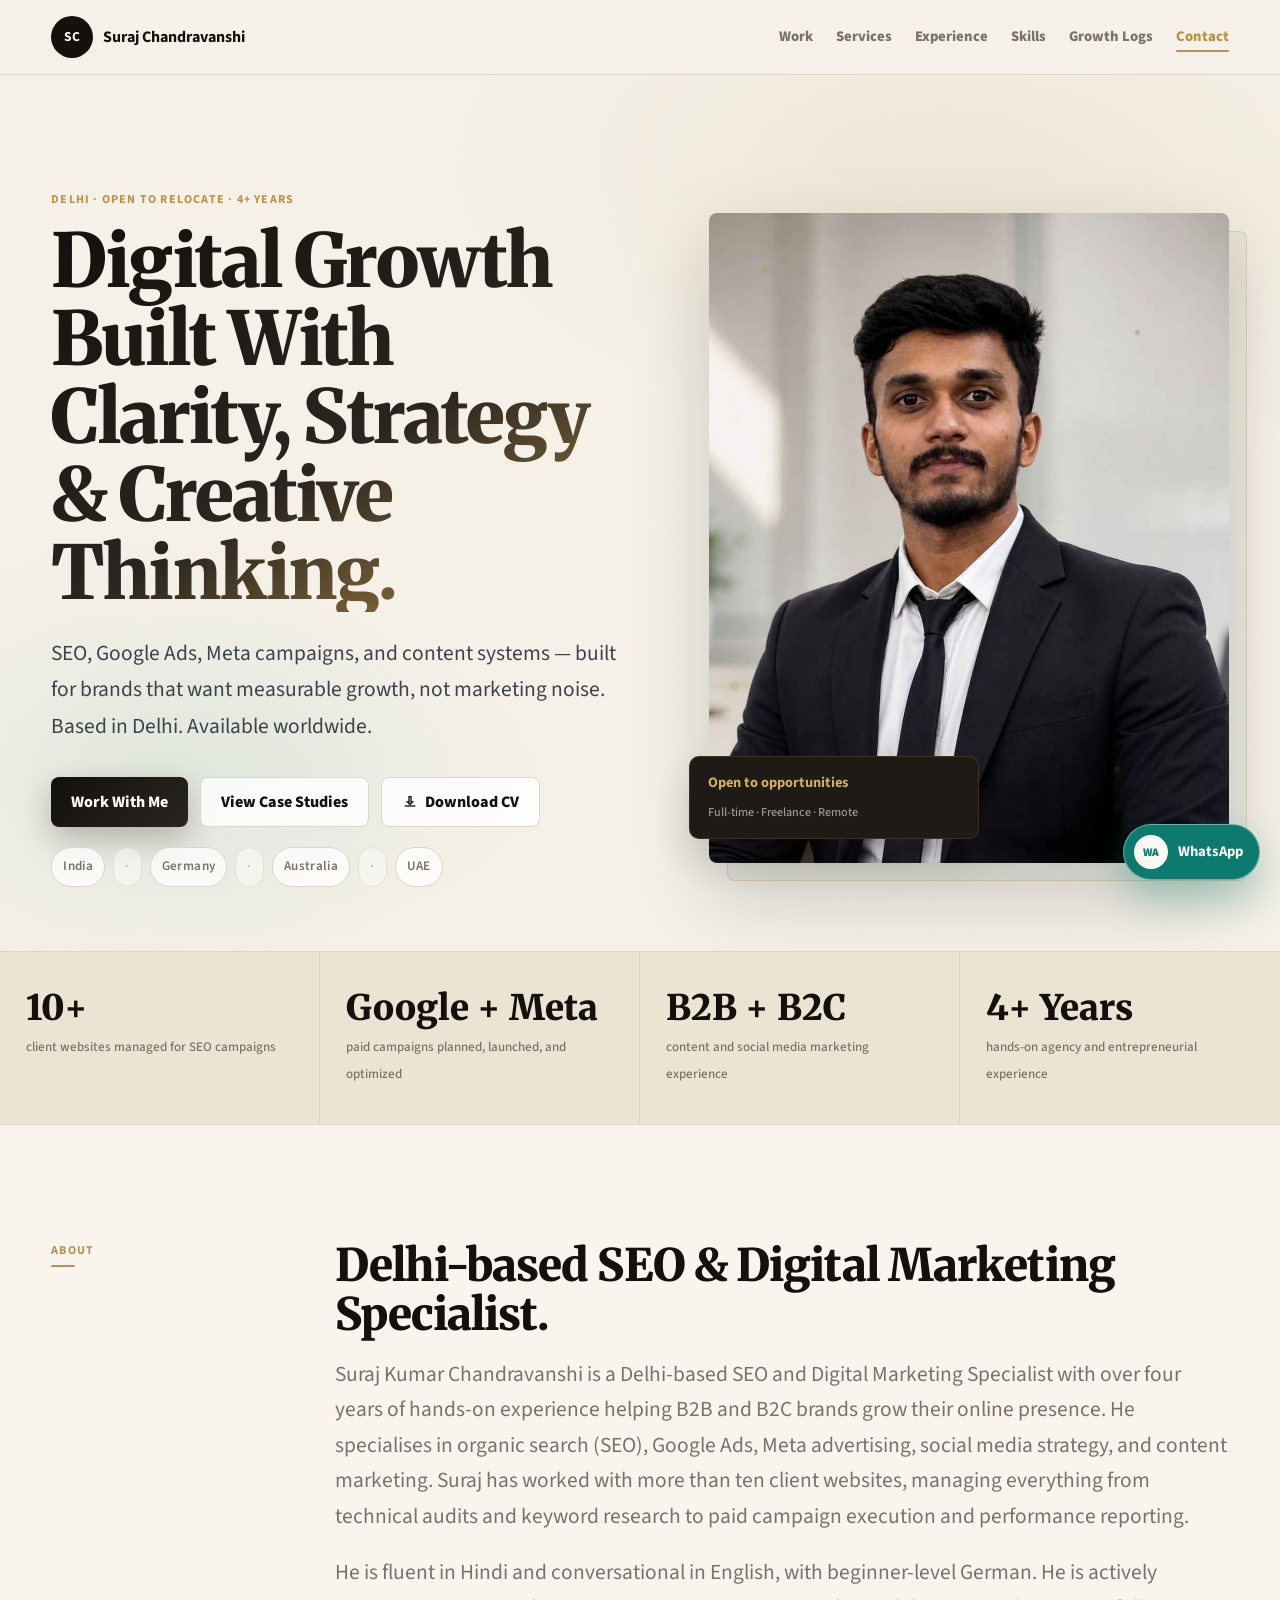
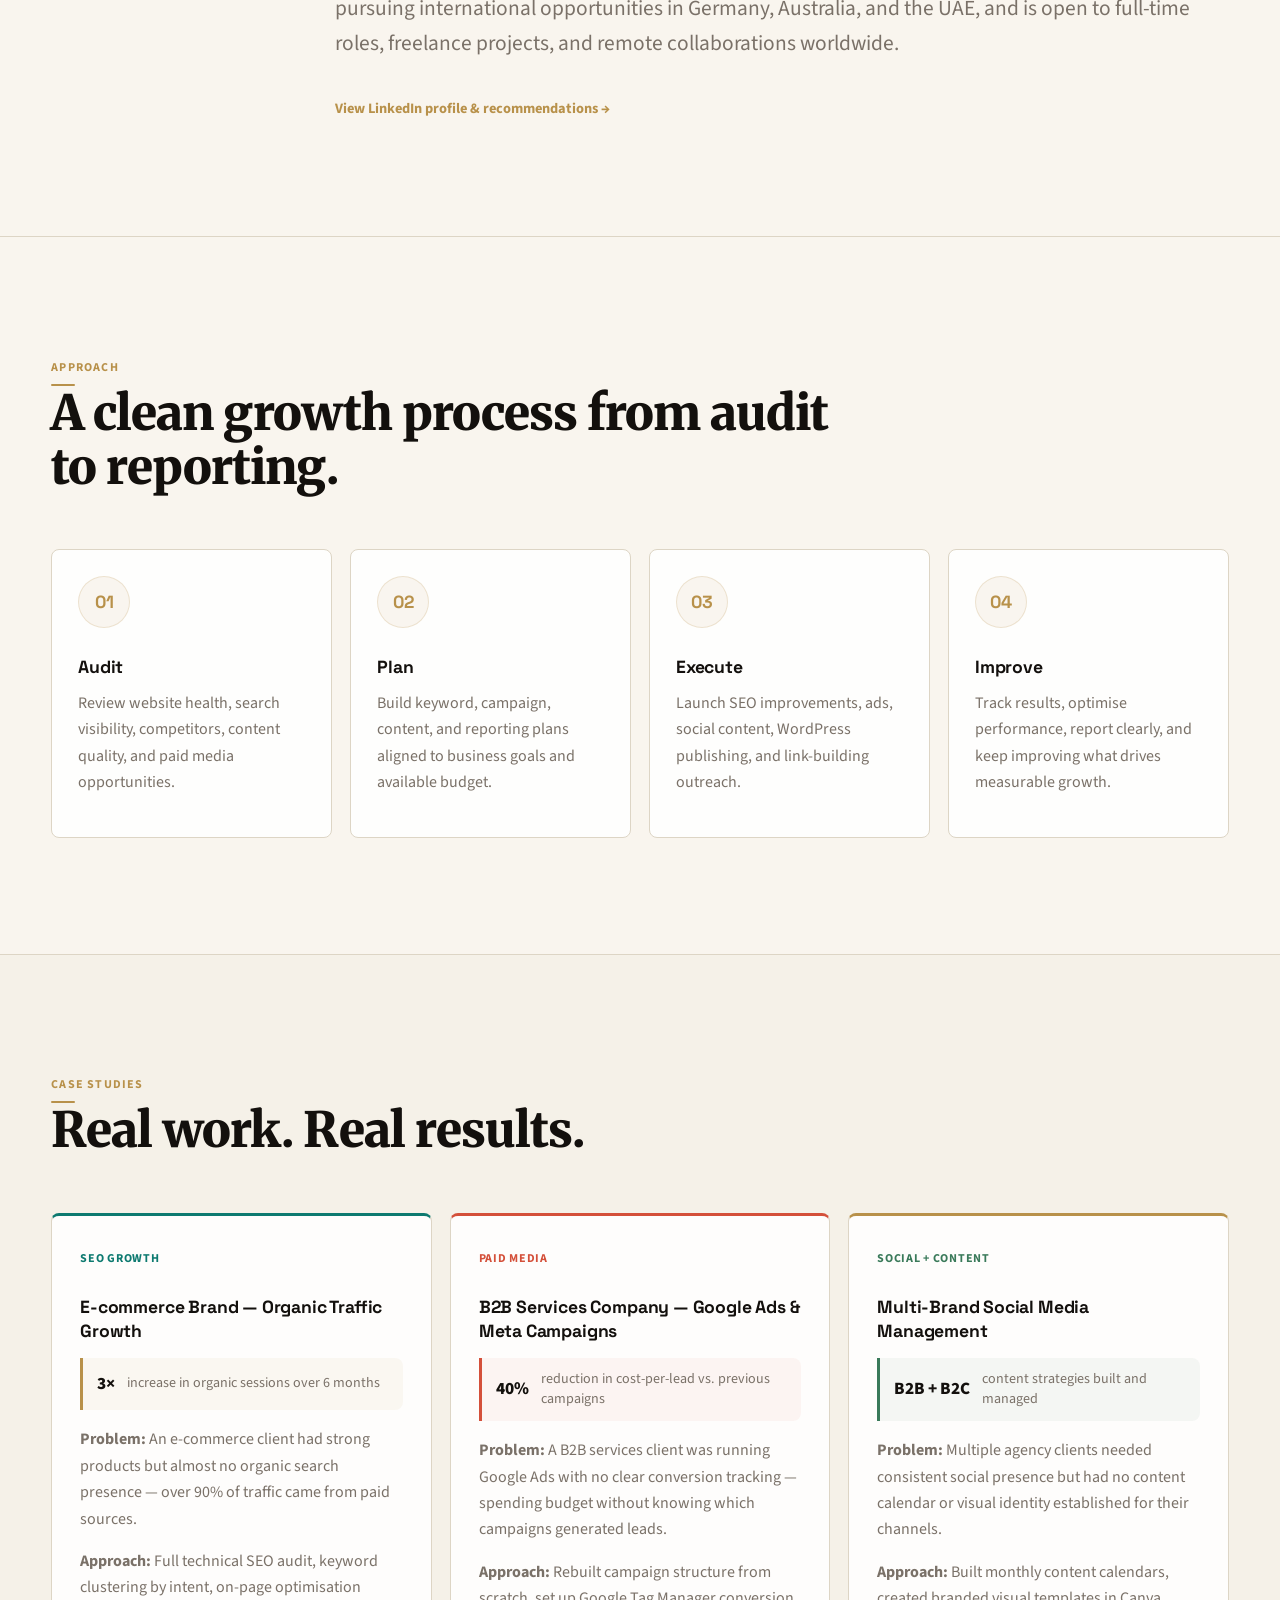
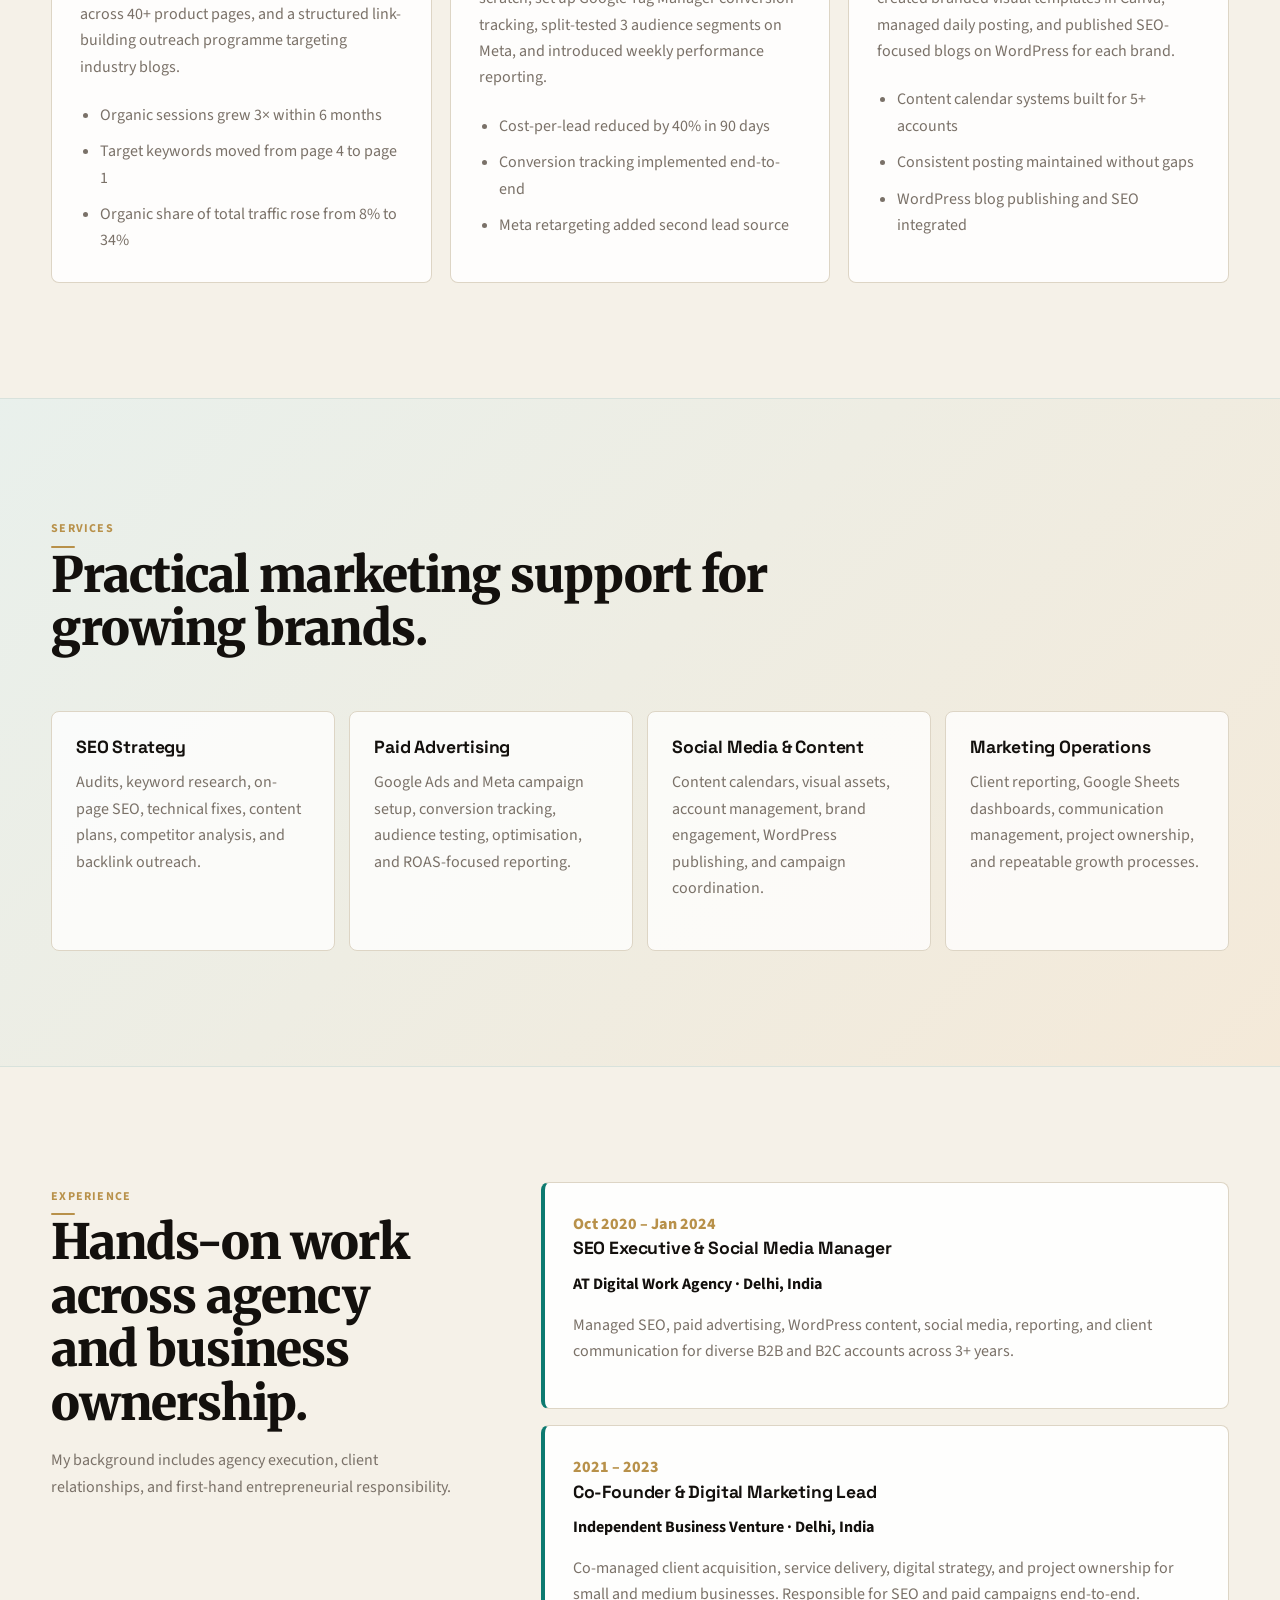
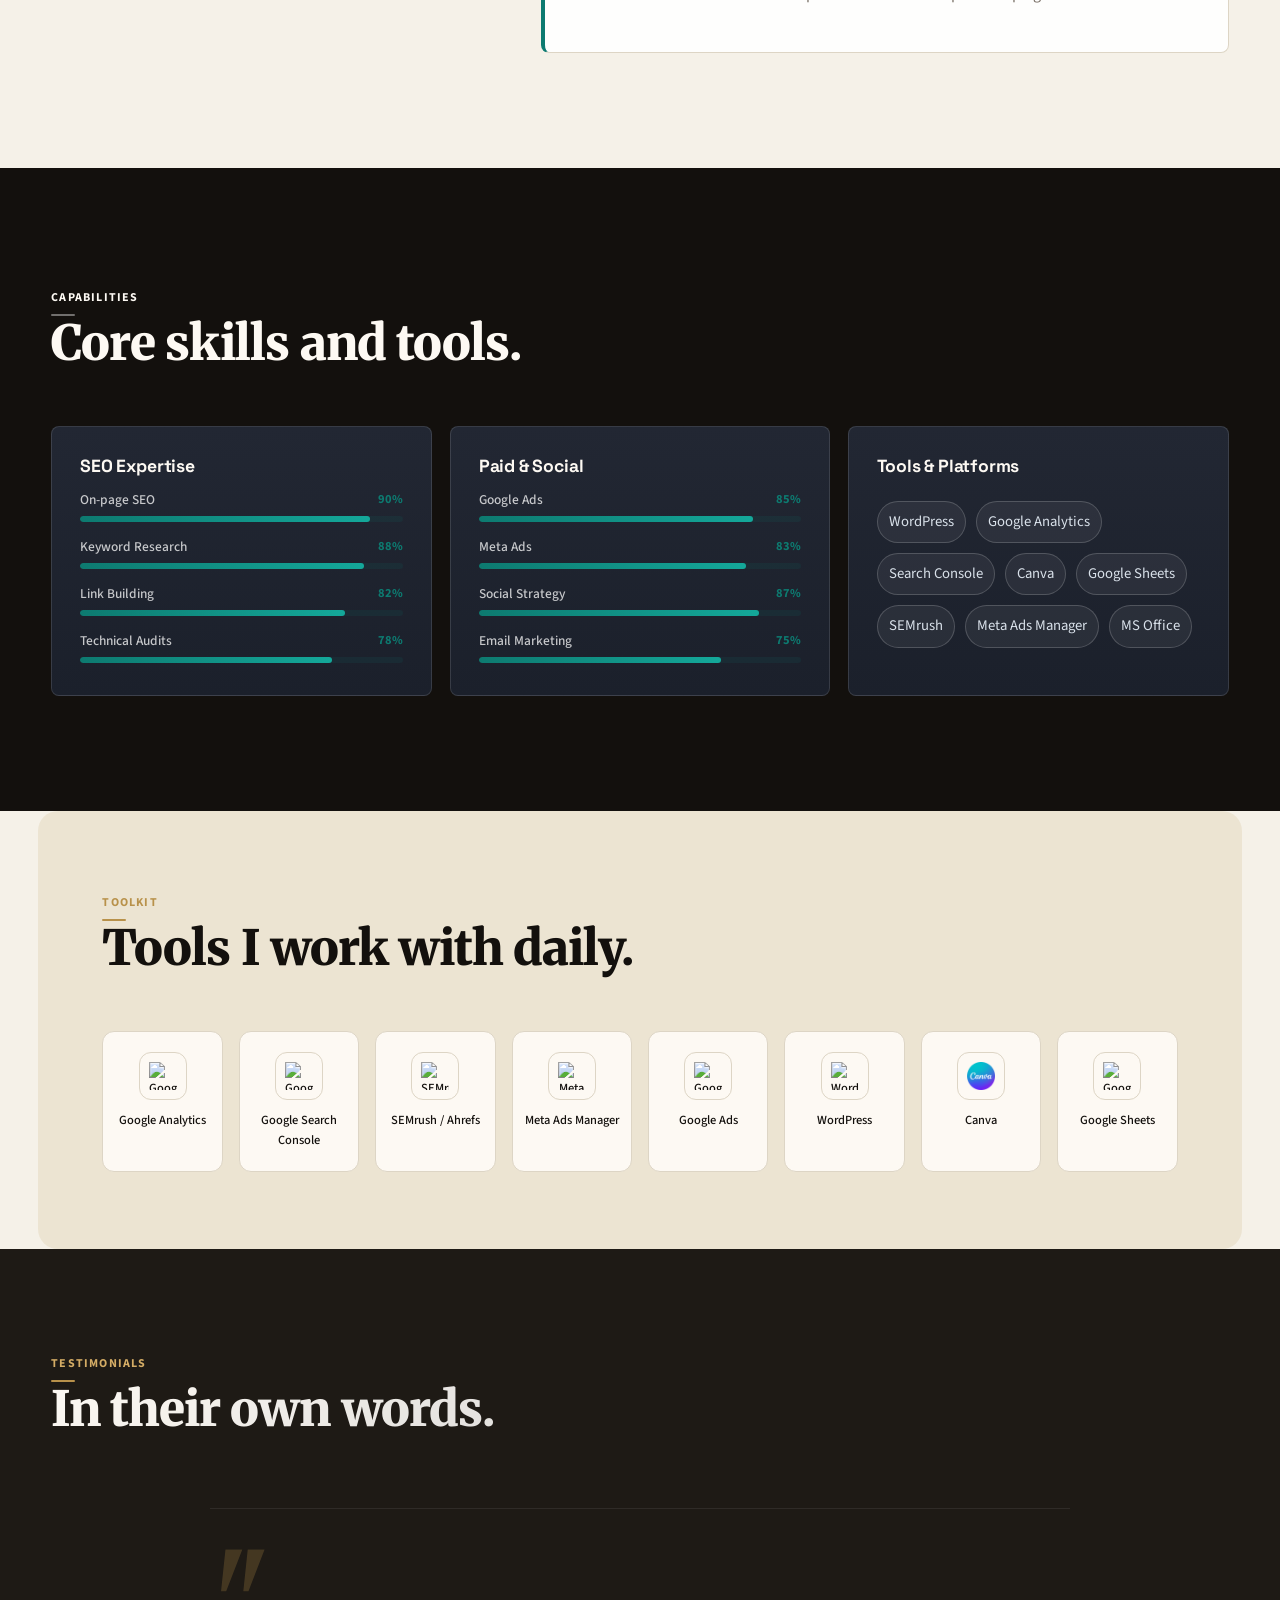
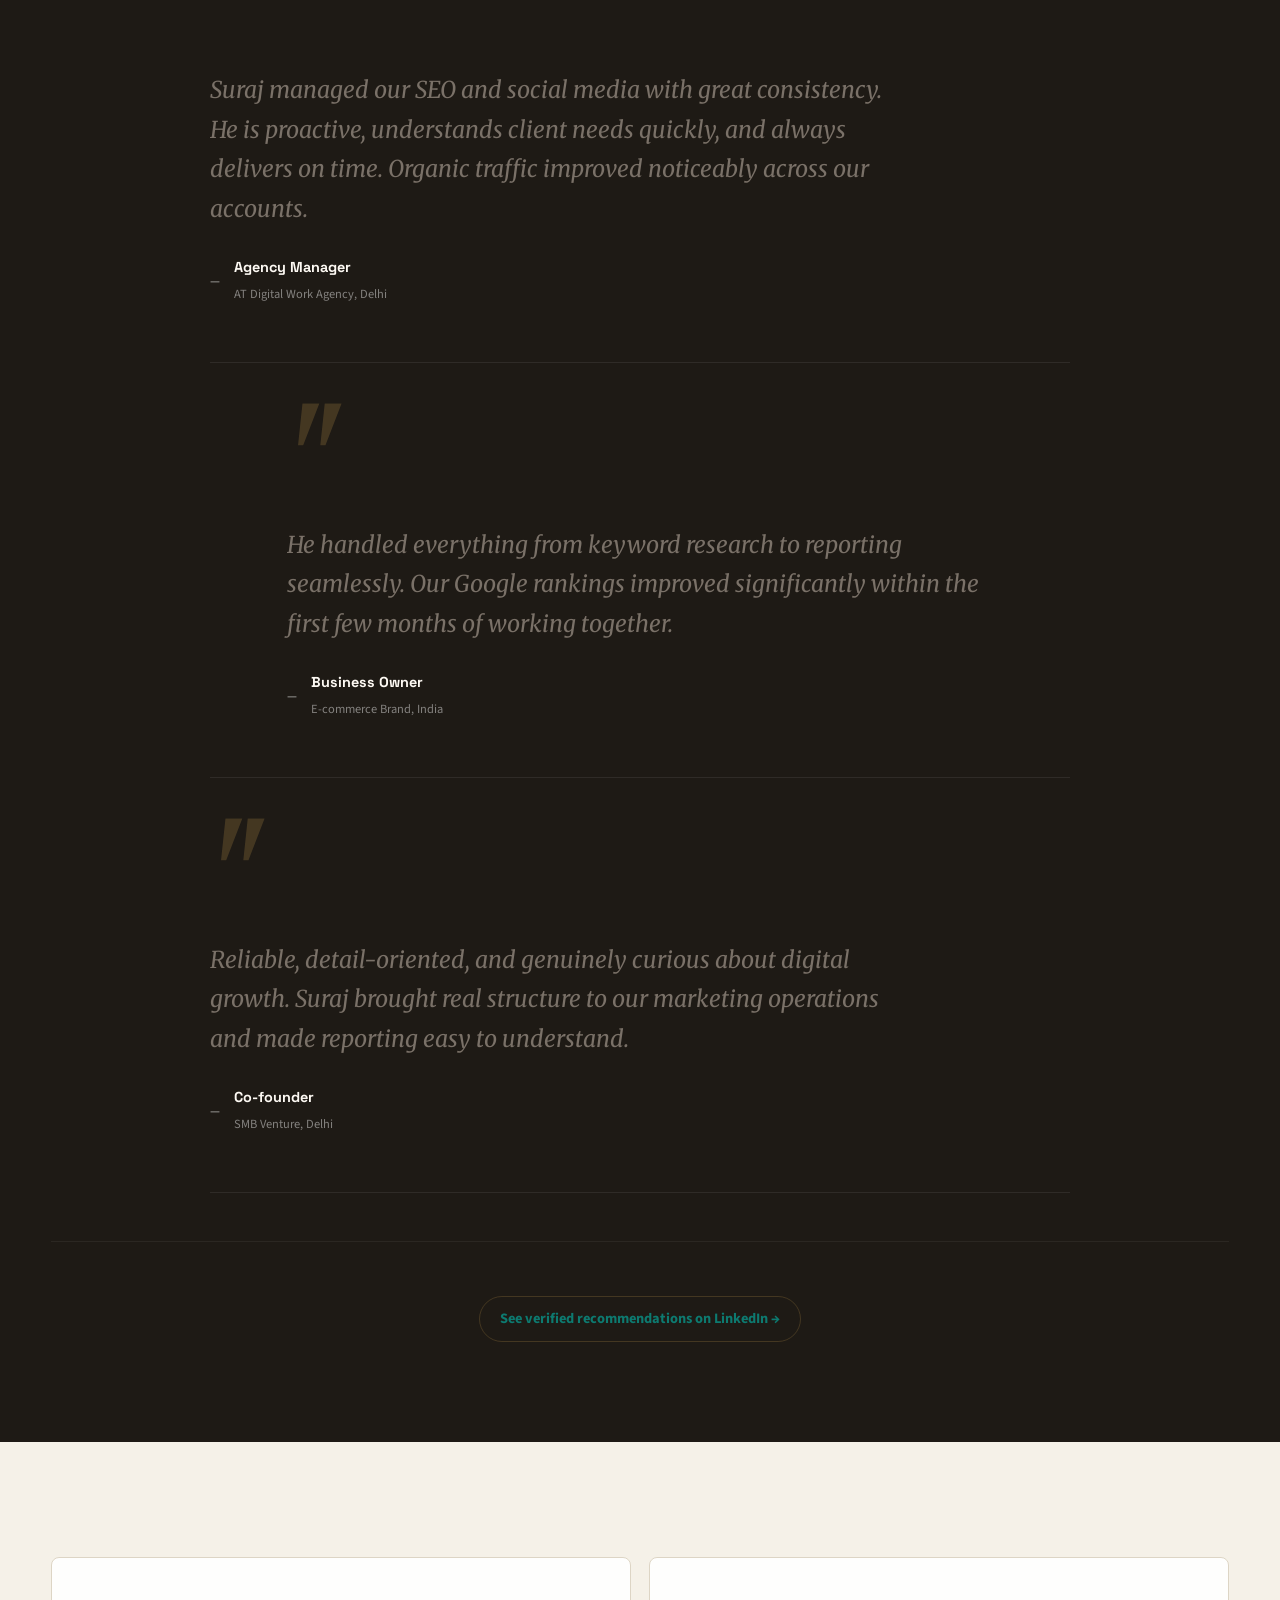
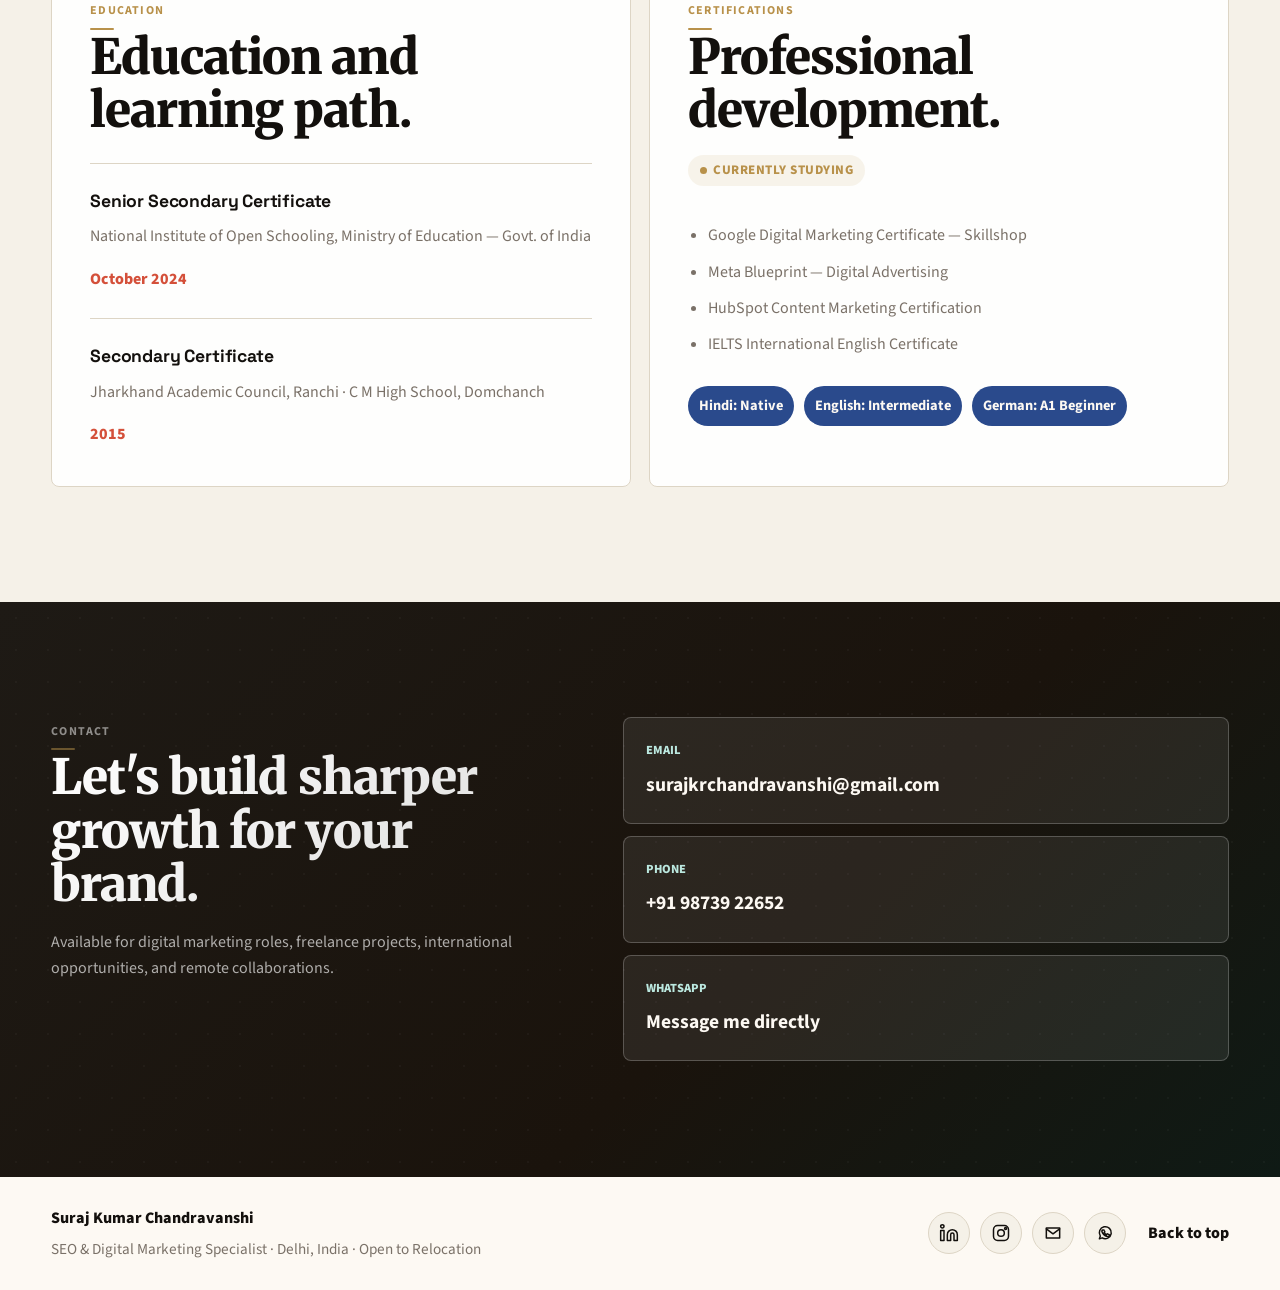
==== commit 9858e8c7: "Update hero section heading for clarity" ====
--- a/index.html
+++ b/index.html
@@ -139,7 +139,7 @@
       <section class="hero">
         <div class="hero-copy reveal" style="position:relative;z-index:1;">
           <p class="eyebrow">Delhi · Open to Relocate · 4+ Years</p>
-          <h1>Strategy, Search &amp; Paid Media That Actually Moves Numbers.</h1>
+        <h1>Digital Growth Built With Clarity, Strategy & Creative Thinking.</h1>
           <p class="hero-text">
             SEO, Google Ads, Meta campaigns, and content systems — built for brands that want measurable growth, not marketing noise. Based in Delhi. Available worldwide.
           </p>
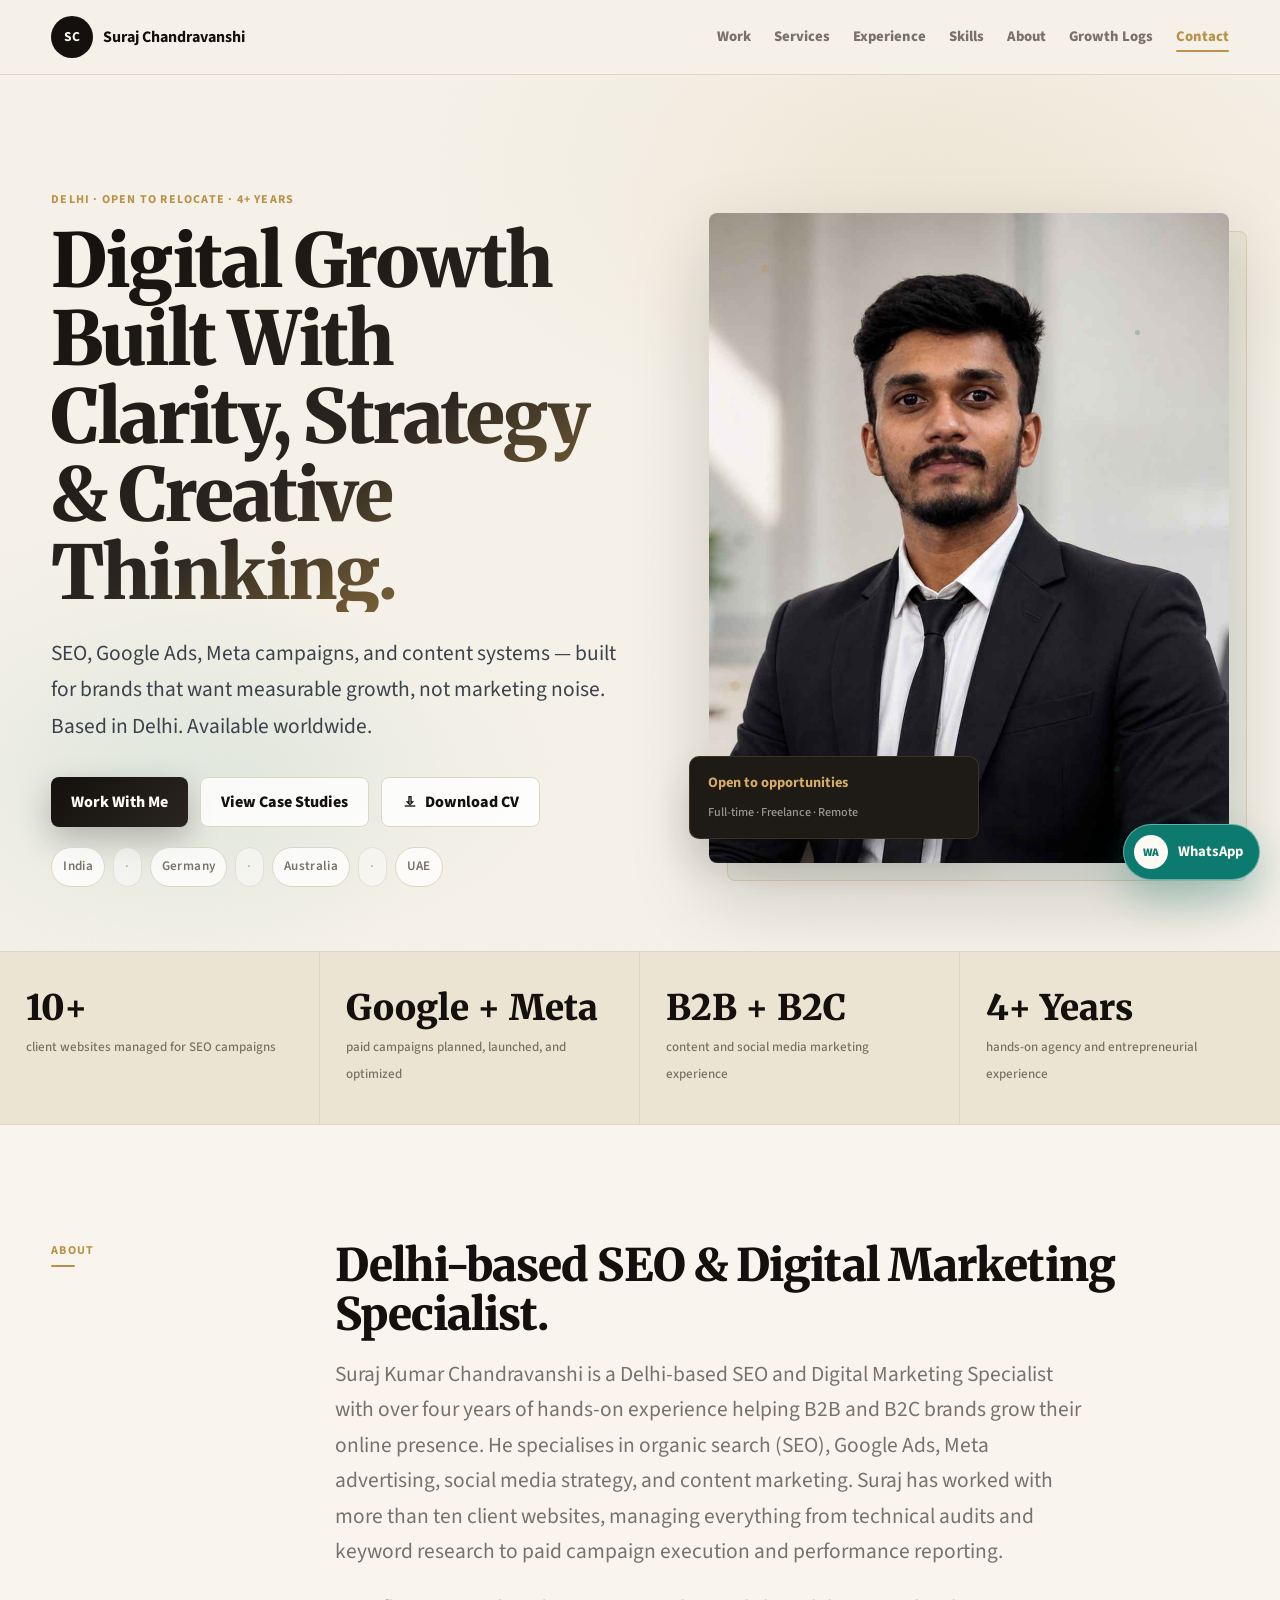
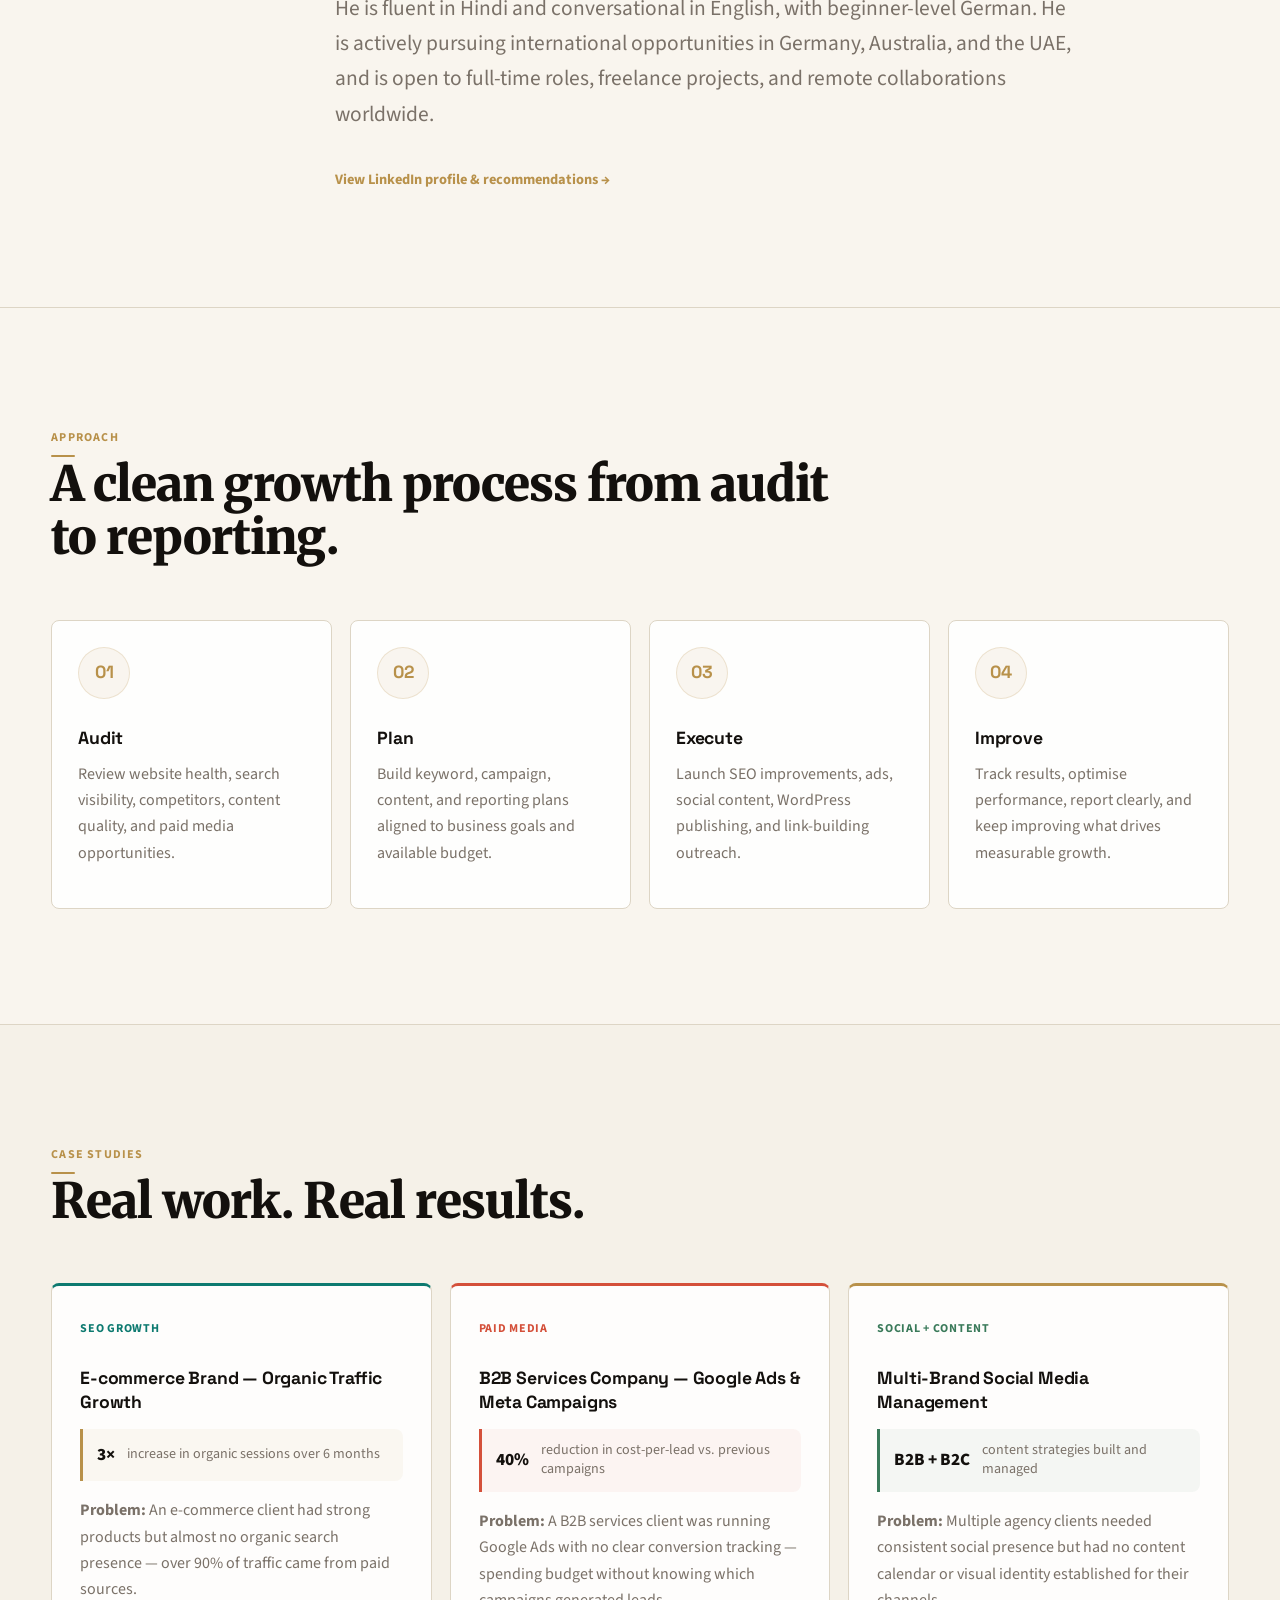
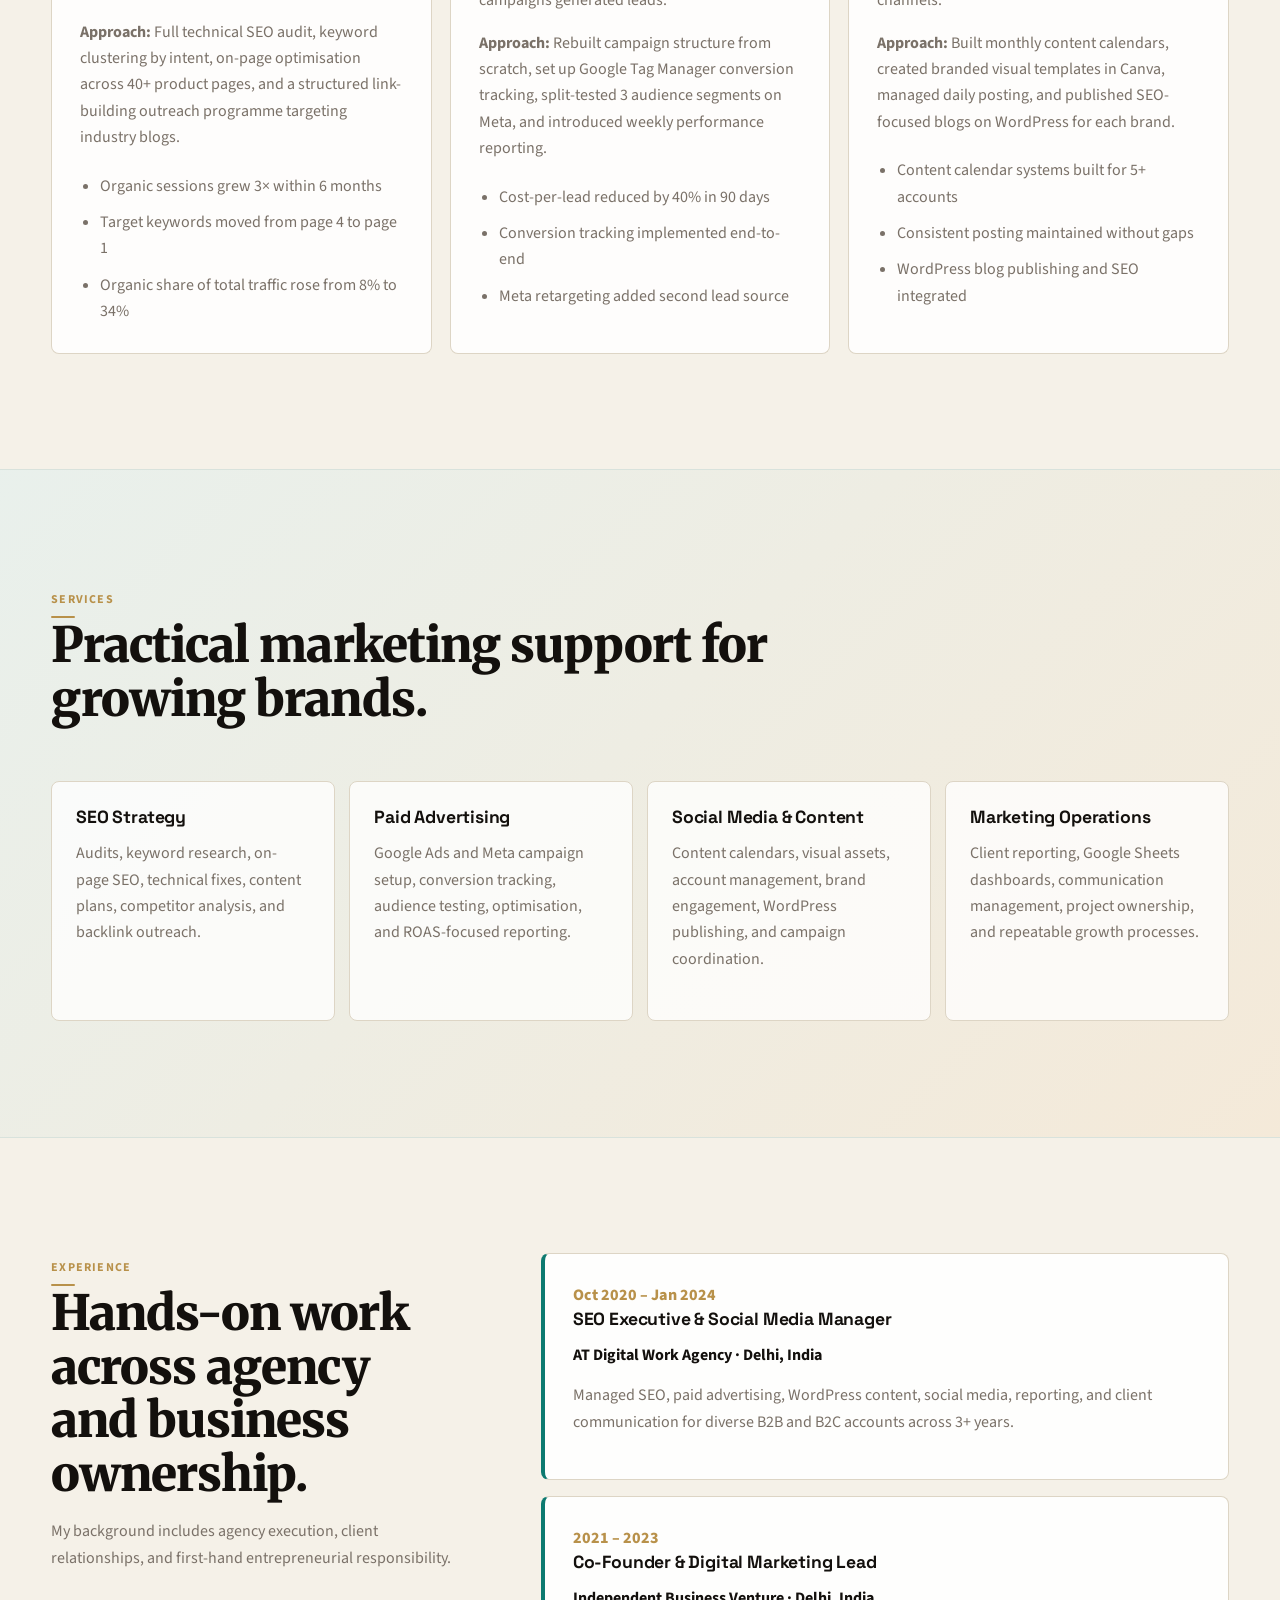
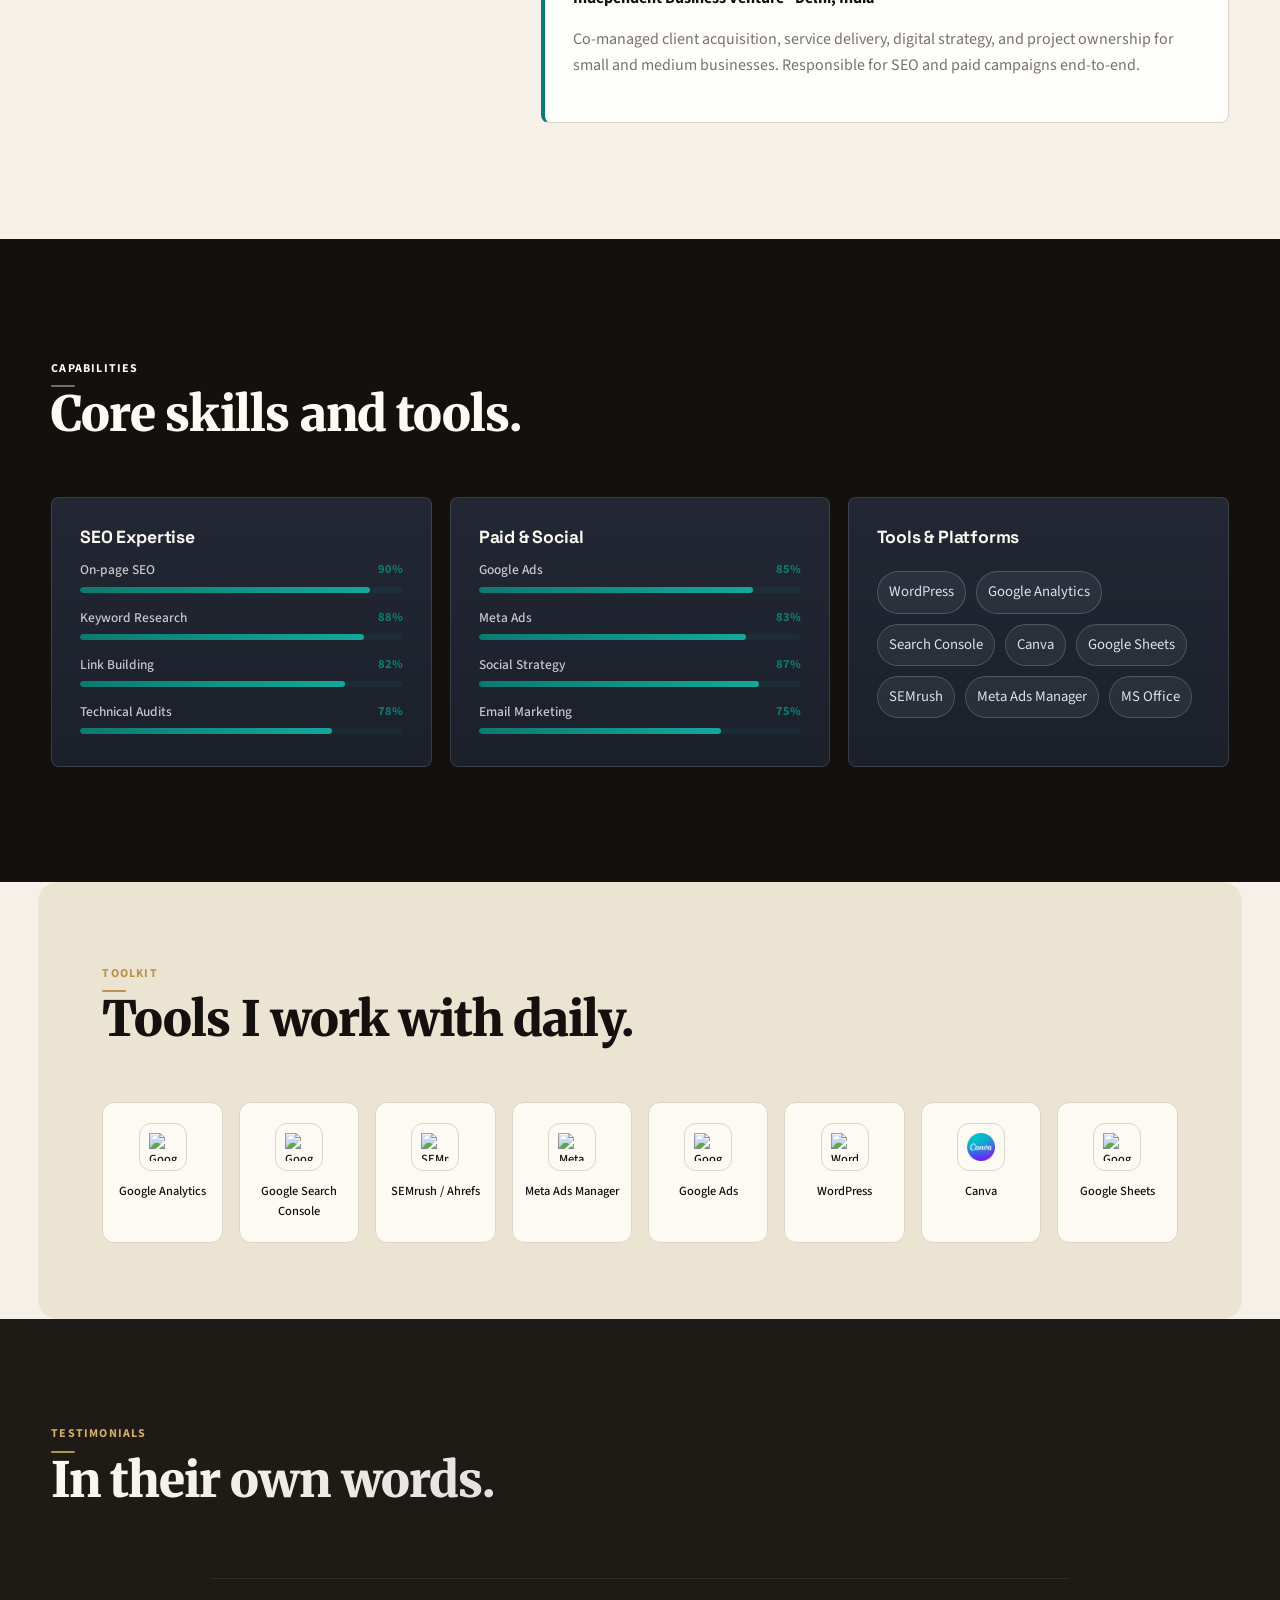
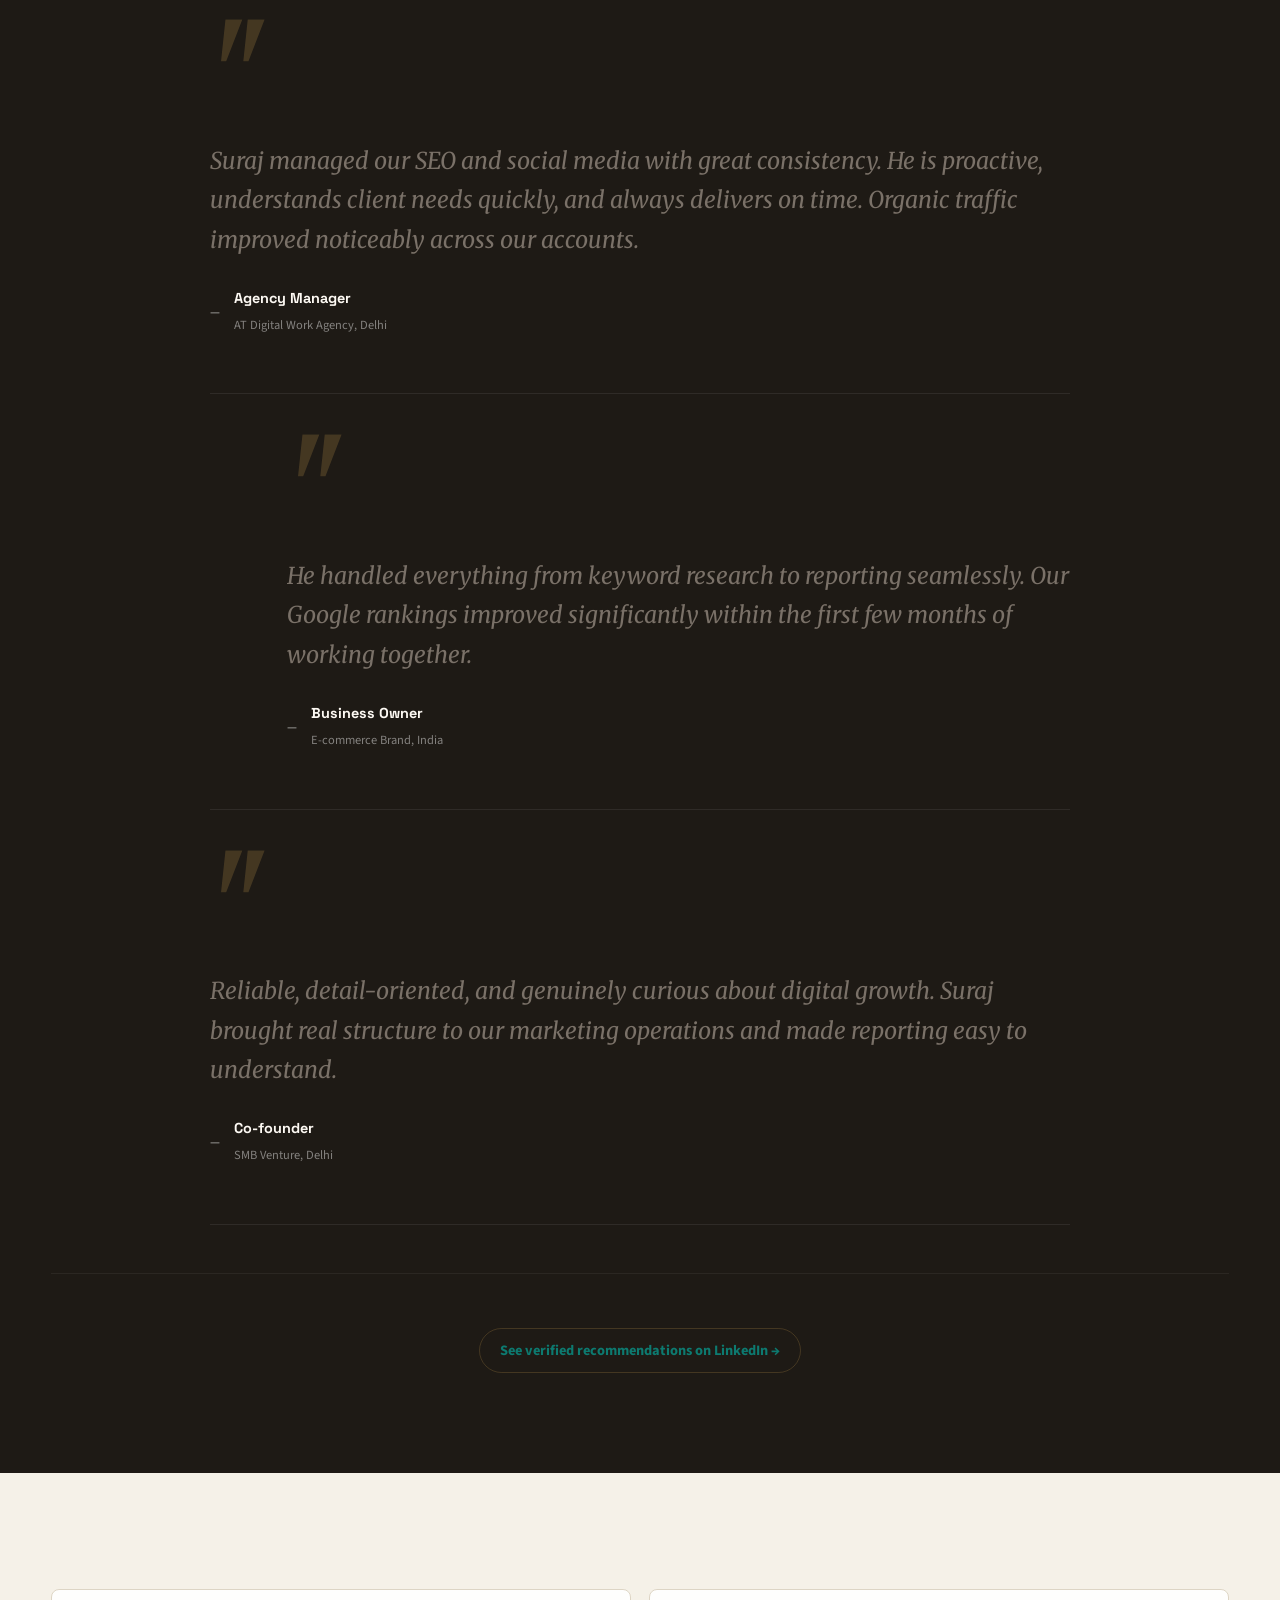
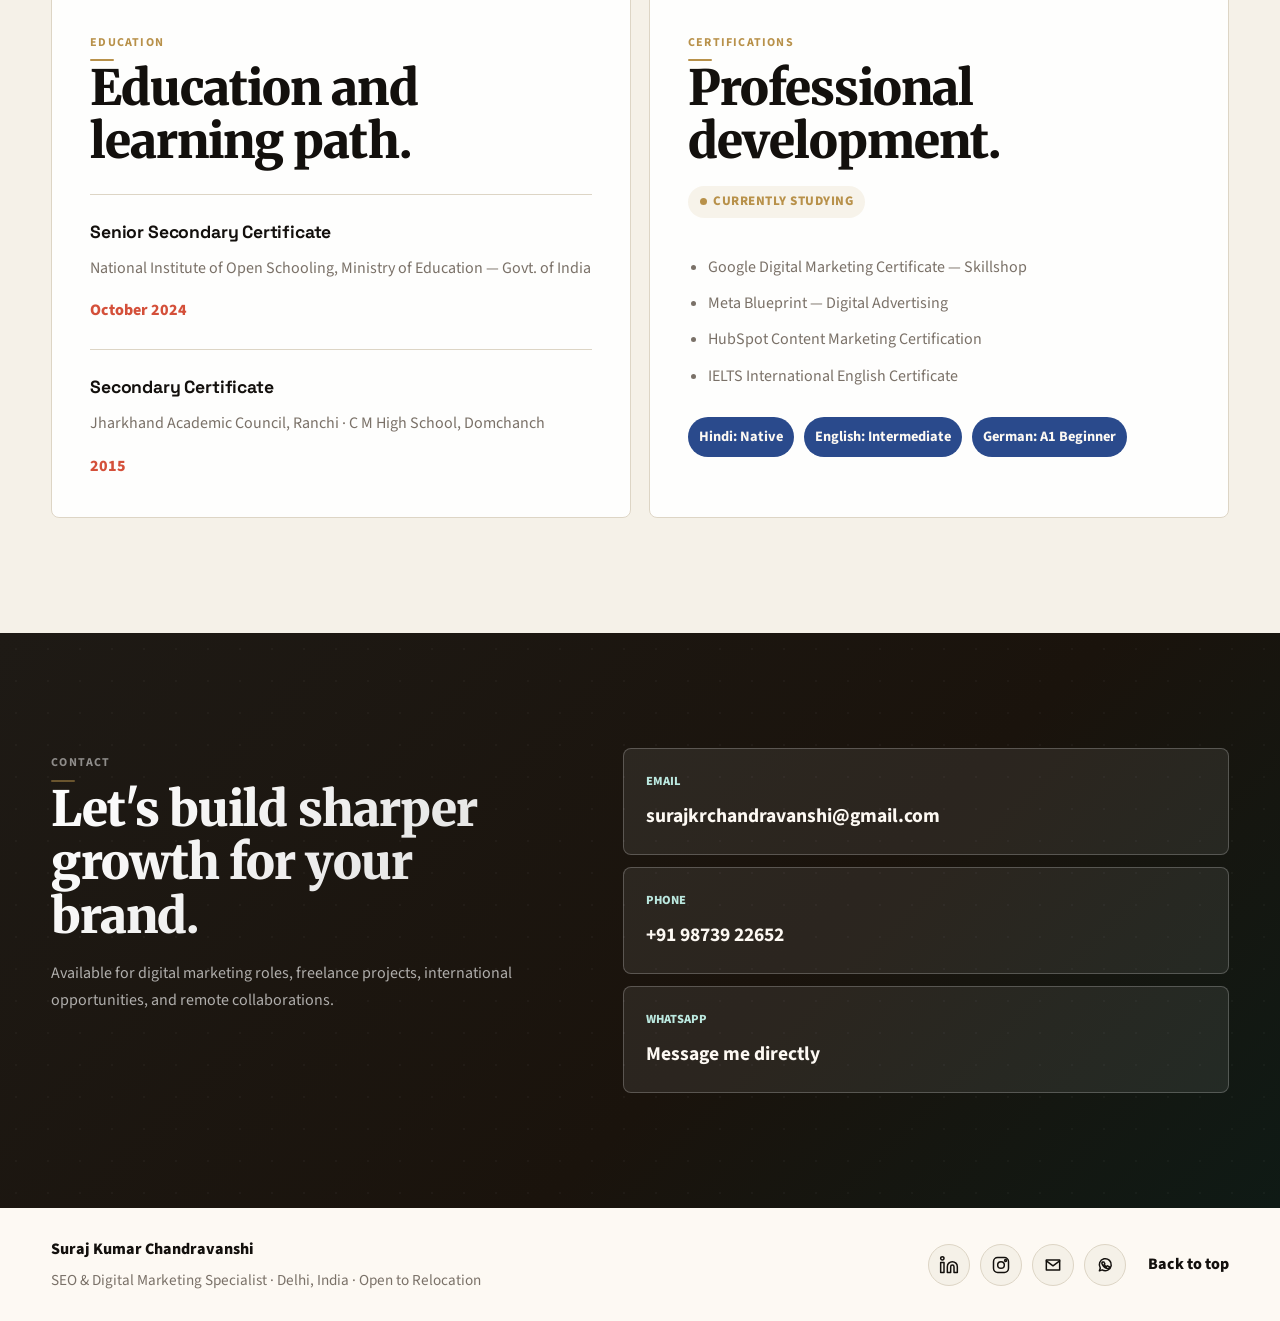
==== commit 99c1cfa0: "feat: complete SEJ-standard SEO + Core Web Vitals — skip-link, preload hero, fetchpriority, lazy-loa" ====
--- a/index.html
+++ b/index.html
@@ -4,7 +4,7 @@
     <meta charset="UTF-8" />
     <meta name="viewport" content="width=device-width, initial-scale=1.0" />
     <title>Suraj Chandravanshi | SEO &amp; Digital Marketing Specialist</title>
-   <meta name="description" content="Suraj Kumar Chandravanshi is a Delhi-based SEO &amp; Digital Marketing Specialist helping brands grow through SEO, paid ads, content strategy, and modern digital marketing systems." />
+   <meta name="description" content="Delhi-based SEO &amp; Digital Marketing Specialist. 4+ years driving organic growth, Google Ads, Meta campaigns for B2B and B2C brands. Open to global roles." />
     <link rel="canonical" href="https://surajkchandravanshi.vercel.app/" />
     <link rel="alternate" hreflang="en" href="https://surajkchandravanshi.vercel.app/" />
     <link rel="alternate" hreflang="x-default" href="https://surajkchandravanshi.vercel.app/" />
@@ -23,7 +23,10 @@
 
     <link rel="preconnect" href="https://fonts.googleapis.com" />
     <link rel="preconnect" href="https://fonts.gstatic.com" crossorigin />
-    <link href="https://fonts.googleapis.com/css2?family=Merriweather:ital,wght@0,700;0,900;1,700;1,900&family=Source+Sans+3:wght@400;500;600;700;800&family=Space+Grotesk:wght@500;600;700&display=swap" rel="stylesheet" />
+    <!-- font-display=swap prevents invisible text during font load (CLS fix) -->
+    <link href="https://fonts.googleapis.com/css2?family=Merriweather:ital,wght@0,700;0,900;1,700&family=Source+Sans+3:wght@400;500;600;700&family=Space+Grotesk:wght@500;600;700&display=swap" rel="stylesheet" />
+    <!-- Preload hero image — improves LCP score -->
+    <link rel="preload" as="image" href="assets/suraj-hero.jpg" />
     <link rel="icon" type="image/svg+xml" href="assets/favicon.svg" />
     <link rel="apple-touch-icon" href="assets/favicon.svg" />
     <link rel="sitemap" type="application/xml" href="/sitemap.xml" />
@@ -113,6 +116,8 @@
   </head>
 
   <body>
+    <!-- Skip to main content — accessibility + Google crawl signal -->
+    <a class="skip-link" href="#main-content">Skip to main content</a>
     <div class="scroll-progress" id="scrollProgress" aria-hidden="true"></div>
 
     <header class="site-header" data-header>
@@ -128,12 +133,13 @@
         <a href="#services">Services</a>
         <a href="#experience">Experience</a>
         <a href="#skills">Skills</a>
+        <a href="/about">About</a>
         <a href="/growth-logs">Growth Logs</a>
         <a href="#contact">Contact</a>
       </nav>
     </header>
 
-    <main id="top">
+    <main id="main-content">
 
       <!-- ═══ HERO ═══ -->
       <section class="hero">
@@ -144,7 +150,11 @@
             SEO, Google Ads, Meta campaigns, and content systems — built for brands that want measurable growth, not marketing noise. Based in Delhi. Available worldwide.
           </p>
           <div class="mobile-hero-photo">
-            <img src="assets/suraj-hero.jpg" alt="Suraj Kumar Chandravanshi — SEO &amp; Digital Marketing Specialist based in Delhi, India" />
+            <img src="assets/suraj-hero.jpg"
+                 alt="Suraj Kumar Chandravanshi — SEO &amp; Digital Marketing Specialist based in Delhi, India"
+                 width="400" height="480"
+                 loading="lazy"
+                 decoding="async" />
           </div>
           <div class="hero-actions">
             <a class="button primary" href="#contact">Work With Me</a>
@@ -170,7 +180,11 @@
           <div class="hero-particle" style="width:5px;height:5px;top:18%;left:82%;background:rgba(13,122,112,0.25);animation-duration:11s;animation-delay:1.5s;border-radius:50%;position:absolute;"></div>
           <div class="hero-particle" style="width:10px;height:10px;top:72%;left:4%;background:rgba(184,145,74,0.2);animation-duration:13s;animation-delay:3s;border-radius:50%;position:absolute;"></div>
           <div class="hero-particle" style="width:6px;height:6px;top:85%;left:78%;background:rgba(13,122,112,0.18);animation-duration:9s;animation-delay:0.8s;border-radius:50%;position:absolute;"></div>
-          <img src="assets/suraj-hero.jpg" alt="Suraj Kumar Chandravanshi — Delhi-based SEO &amp; Digital Marketing Specialist with 4+ years of experience" />
+          <img src="assets/suraj-hero.jpg"
+               alt="Suraj Kumar Chandravanshi — Delhi-based SEO &amp; Digital Marketing Specialist with 4+ years of experience"
+               width="520" height="640"
+               fetchpriority="high"
+               decoding="async" />
           <div class="availability">
             <strong>Open to opportunities</strong>
             <span>Full-time · Freelance · Remote</span>
@@ -421,35 +435,35 @@
         </div>
         <div class="tools-grid">
           <div class="tool-card reveal">
-            <div class="tool-icon"><img src="https://cdn.simpleicons.org/googleanalytics/E37400" alt="Google Analytics — web analytics tool used by Suraj Chandravanshi" /></div>
+            <div class="tool-icon"><img src="https://cdn.simpleicons.org/googleanalytics/E37400" alt="Google Analytics — web analytics tool used by Suraj Chandravanshi"  loading="lazy" width="28" height="28" decoding="async" /></div>
             <span>Google Analytics</span>
           </div>
           <div class="tool-card reveal">
-            <div class="tool-icon"><img src="https://cdn.simpleicons.org/googlesearchconsole/458CF5" alt="Google Search Console — SEO monitoring tool" /></div>
+            <div class="tool-icon"><img src="https://cdn.simpleicons.org/googlesearchconsole/458CF5" alt="Google Search Console — SEO monitoring tool"  loading="lazy" width="28" height="28" decoding="async" /></div>
             <span>Google Search Console</span>
           </div>
           <div class="tool-card reveal">
-            <div class="tool-icon"><img src="https://cdn.simpleicons.org/semrush/FF642D" alt="SEMrush — SEO and competitor analysis platform" /></div>
+            <div class="tool-icon"><img src="https://cdn.simpleicons.org/semrush/FF642D" alt="SEMrush — SEO and competitor analysis platform"  loading="lazy" width="28" height="28" decoding="async" /></div>
             <span>SEMrush / Ahrefs</span>
           </div>
           <div class="tool-card reveal">
-            <div class="tool-icon"><img src="https://cdn.simpleicons.org/meta/0081FB" alt="Meta Ads Manager — Facebook and Instagram advertising platform" /></div>
+            <div class="tool-icon"><img src="https://cdn.simpleicons.org/meta/0081FB" alt="Meta Ads Manager — Facebook and Instagram advertising platform"  loading="lazy" width="28" height="28" decoding="async" /></div>
             <span>Meta Ads Manager</span>
           </div>
           <div class="tool-card reveal">
-            <div class="tool-icon"><img src="https://cdn.simpleicons.org/googleads/4285F4" alt="Google Ads — paid search advertising platform" /></div>
+            <div class="tool-icon"><img src="https://cdn.simpleicons.org/googleads/4285F4" alt="Google Ads — paid search advertising platform"  loading="lazy" width="28" height="28" decoding="async" /></div>
             <span>Google Ads</span>
           </div>
           <div class="tool-card reveal">
-            <div class="tool-icon"><img src="https://cdn.simpleicons.org/wordpress/21759B" alt="WordPress — CMS used for SEO content publishing" /></div>
+            <div class="tool-icon"><img src="https://cdn.simpleicons.org/wordpress/21759B" alt="WordPress — CMS used for SEO content publishing"  loading="lazy" width="28" height="28" decoding="async" /></div>
             <span>WordPress</span>
           </div>
           <div class="tool-card reveal">
-            <div class="tool-icon"><img src="assets/canva-icon.webp" alt="Canva — visual design tool for social media and marketing assets" /></div>
+            <div class="tool-icon"><img src="assets/canva-icon.webp" alt="Canva — visual design tool for social media and marketing assets" loading="lazy" width="28" height="28" decoding="async" /></div>
             <span>Canva</span>
           </div>
           <div class="tool-card reveal">
-            <div class="tool-icon"><img src="https://cdn.simpleicons.org/googlesheets/34A853" alt="Google Sheets — used for marketing reporting and data analysis" /></div>
+            <div class="tool-icon"><img src="https://cdn.simpleicons.org/googlesheets/34A853" alt="Google Sheets — used for marketing reporting and data analysis"  loading="lazy" width="28" height="28" decoding="async" /></div>
             <span>Google Sheets</span>
           </div>
         </div>
--- a/styles.css
+++ b/styles.css
@@ -1934,3 +1934,168 @@
   .testimonials-editorial { padding: 48px 20px; }
 }
 
+
+/* ================================================================
+   PEOPLE-FIRST + AI PLATFORM OPTIMIZATIONS
+   World-class web standards — May 2026
+   ================================================================ */
+
+/* ── SKIP LINK — Accessibility + Google quality signal ────────── */
+.skip-link {
+  position: absolute;
+  top: -100%;
+  left: 16px;
+  z-index: 9999;
+  padding: 10px 18px;
+  background: var(--ink);
+  color: var(--white);
+  font-size: 0.9rem;
+  font-weight: 700;
+  border-radius: 0 0 8px 8px;
+  text-decoration: none;
+  transition: top 0.2s ease;
+}
+.skip-link:focus { top: 0; outline: 2px solid var(--bronze); outline-offset: 2px; }
+
+/* ── IMAGE BASELINE — Prevents CLS layout shifts ──────────────── */
+img { max-width: 100%; height: auto; display: block; }
+
+/* ── FONT-DISPLAY SWAP — Prevents invisible text (FOIT) ──────── */
+@font-face { font-family: "Merriweather"; font-display: swap; }
+@font-face { font-family: "Source Sans 3"; font-display: swap; }
+@font-face { font-family: "Space Grotesk"; font-display: swap; }
+
+/* ── PREFERS-REDUCED-MOTION — Accessibility + INP improvement ── */
+@media (prefers-reduced-motion: reduce) {
+  *, *::before, *::after {
+    animation-duration: 0.01ms !important;
+    animation-iteration-count: 1 !important;
+    transition-duration: 0.01ms !important;
+    scroll-behavior: auto !important;
+  }
+  .reveal {
+    opacity: 1 !important;
+    transform: none !important;
+    transition: none !important;
+  }
+  .hero-particle { display: none; }
+  .gl-chart-line, .gl-chart-area { animation: none !important; }
+}
+
+/* ── FOCUS STYLES — WCAG 2.2 AA compliance ───────────────────── */
+:focus-visible {
+  outline: 2px solid var(--bronze);
+  outline-offset: 3px;
+  border-radius: 4px;
+}
+button:focus-visible, a:focus-visible { outline: 2px solid var(--bronze); outline-offset: 3px; }
+
+/* ── PRINT STYLES — Clean for print/PDF readers ──────────────── */
+@media print {
+  .site-header, .scroll-progress, .floating-whatsapp,
+  .hero-actions, .nav-toggle, .skip-link, .hero-particle { display: none !important; }
+  body { background: #fff; color: #000; font-size: 12pt; line-height: 1.6; }
+  h1, h2, h3 { page-break-after: avoid; color: #000 !important; -webkit-text-fill-color: #000 !important; background: none !important; }
+  a { color: #000; }
+  a[href^="http"]::after { content: " (" attr(href) ")"; font-size: 9pt; color: #555; }
+  .hero { grid-template-columns: 1fr; min-height: auto; padding: 24pt; }
+  .hero-visual { display: none; }
+  .contact-section { background: #f0f0f0 !important; color: #000 !important; }
+  .metrics { border: 1px solid #ccc; }
+}
+
+/* ── CONTENT READABILITY — People-first standards ────────────── */
+/* Optimal reading line length — prevents eye fatigue */
+.hero-text, .intro p, .about-text, .pull-quote__text {
+  max-width: 68ch;
+}
+
+/* Increased paragraph spacing for comfortable reading */
+.gl-post-content__inner p { margin-bottom: 1.6em; }
+.gl-post-content__inner li { margin-bottom: 0.6em; line-height: 1.75; }
+
+/* ── SELECTION COLOR — Brand-aligned reading experience ─────── */
+::selection {
+  background: rgba(184,145,74,0.2);
+  color: var(--ink);
+}
+
+/* ── SMOOTH SCROLL with reduced-motion respect ───────────────── */
+@media (prefers-reduced-motion: no-preference) {
+  html { scroll-behavior: smooth; }
+}
+
+/* ── TOOL ICON — Prevent layout shift on img load ────────────── */
+.tool-icon { min-width: 48px; min-height: 48px; }
+.tool-icon img { width: 28px; height: 28px; }
+
+
+/* ── ABOUT PAGE ─────────────────────────────────────────────── */
+.about-page {
+  max-width: 780px;
+  margin: 0 auto;
+  padding: clamp(48px, 7vw, 96px) clamp(20px, 4vw, 40px);
+}
+.about-page__header {
+  display: flex;
+  align-items: flex-start;
+  gap: 28px;
+  margin-bottom: 52px;
+  padding-bottom: 40px;
+  border-bottom: 1px solid var(--line);
+}
+.about-page__photo {
+  width: 100px;
+  height: 100px;
+  border-radius: 50%;
+  object-fit: cover;
+  object-position: center top;
+  flex-shrink: 0;
+  border: 2px solid var(--line);
+}
+.about-page__name {
+  font-size: clamp(1.8rem, 4vw, 2.6rem);
+  margin-bottom: 6px;
+}
+.about-page__role {
+  font-size: 1rem;
+  color: var(--muted);
+  margin: 0;
+  font-weight: 500;
+}
+.about-page__body section {
+  margin-bottom: 44px;
+}
+.about-page__body h2 {
+  font-size: clamp(1.3rem, 2.5vw, 1.7rem);
+  margin-bottom: 14px;
+  padding-bottom: 8px;
+  border-bottom: 2px solid var(--line);
+}
+.about-page__body p {
+  font-size: 1.05rem;
+  line-height: 1.8;
+  color: var(--ink-soft);
+  max-width: 68ch;
+  margin-bottom: 1.2em;
+}
+.about-page__body ul {
+  padding-left: 1.2em;
+  margin-bottom: 1em;
+}
+.about-page__body li {
+  font-size: 1rem;
+  line-height: 1.75;
+  color: var(--ink-soft);
+  margin-bottom: 10px;
+}
+.about-page__body a {
+  color: var(--teal);
+  font-weight: 600;
+  text-decoration: none;
+}
+.about-page__body a:hover { text-decoration: underline; }
+@media (max-width: 500px) {
+  .about-page__header { flex-direction: column; }
+  .about-page__photo { width: 72px; height: 72px; }
+}
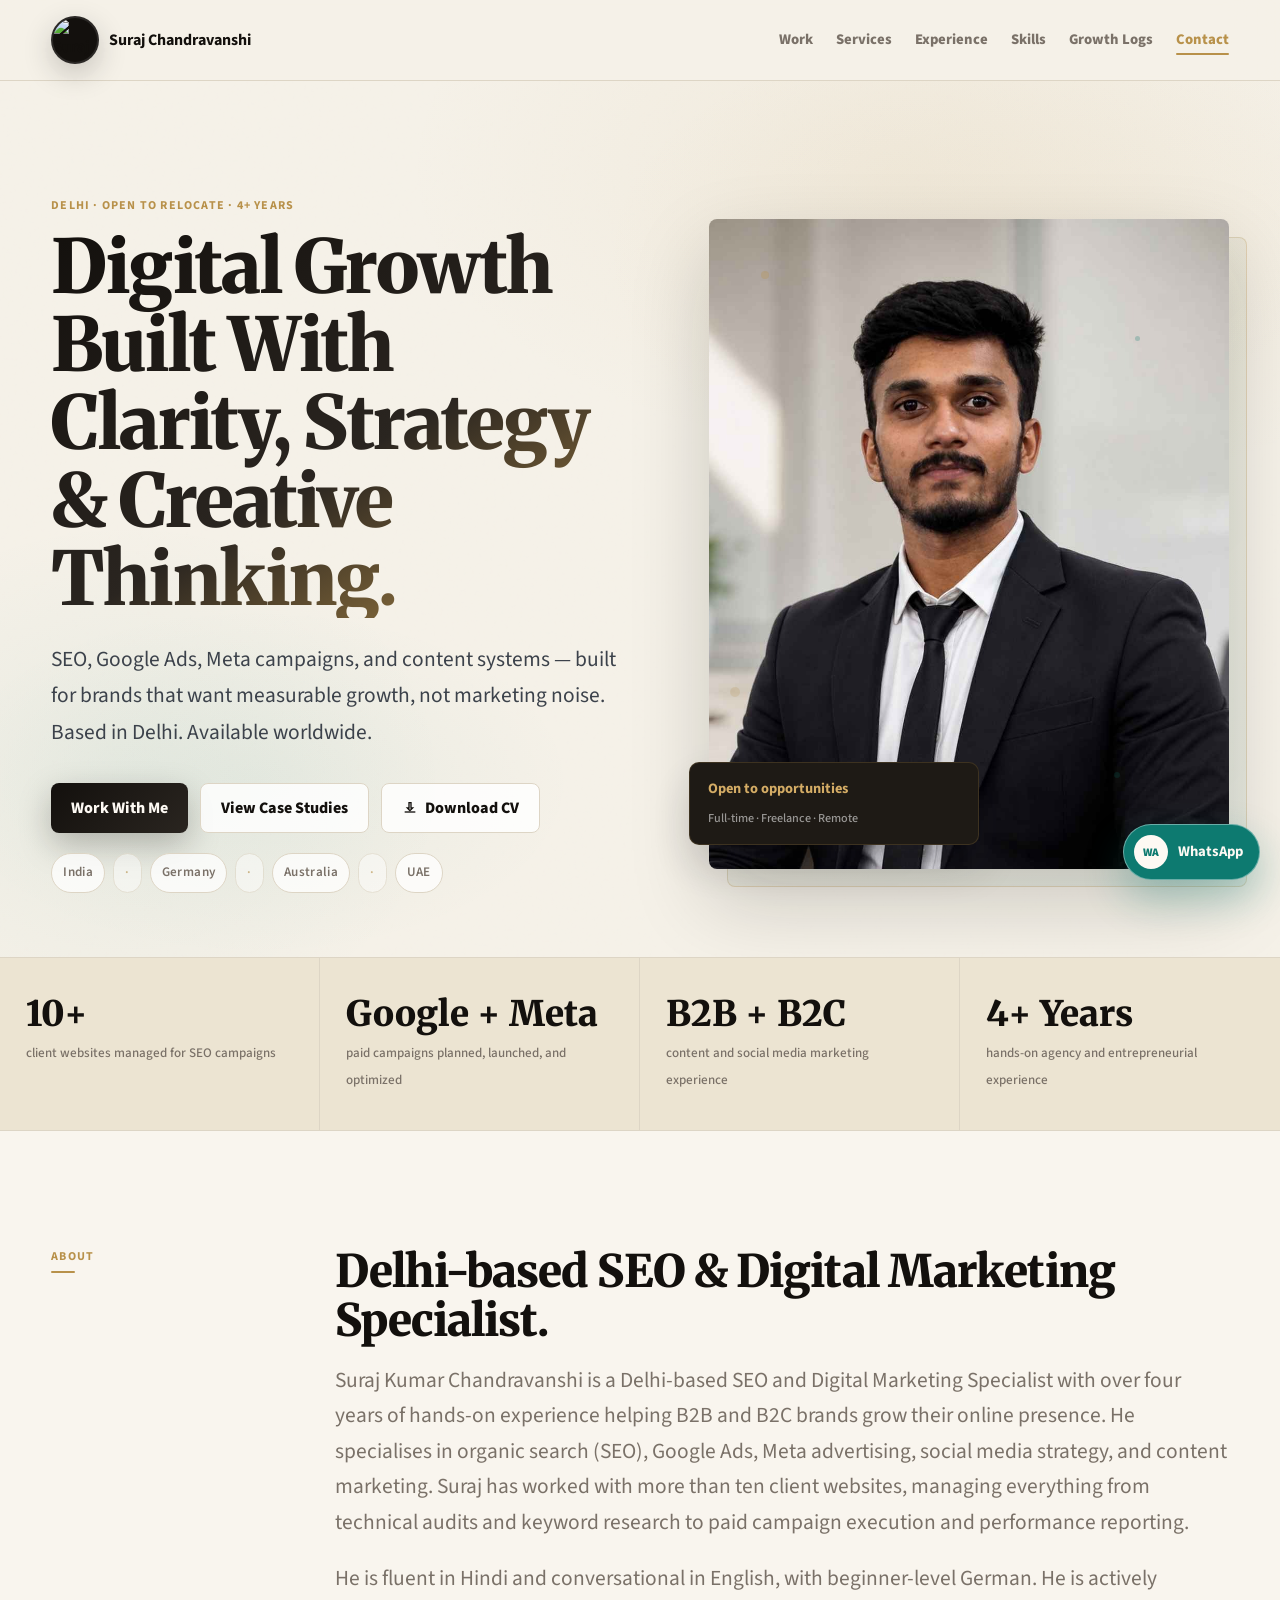
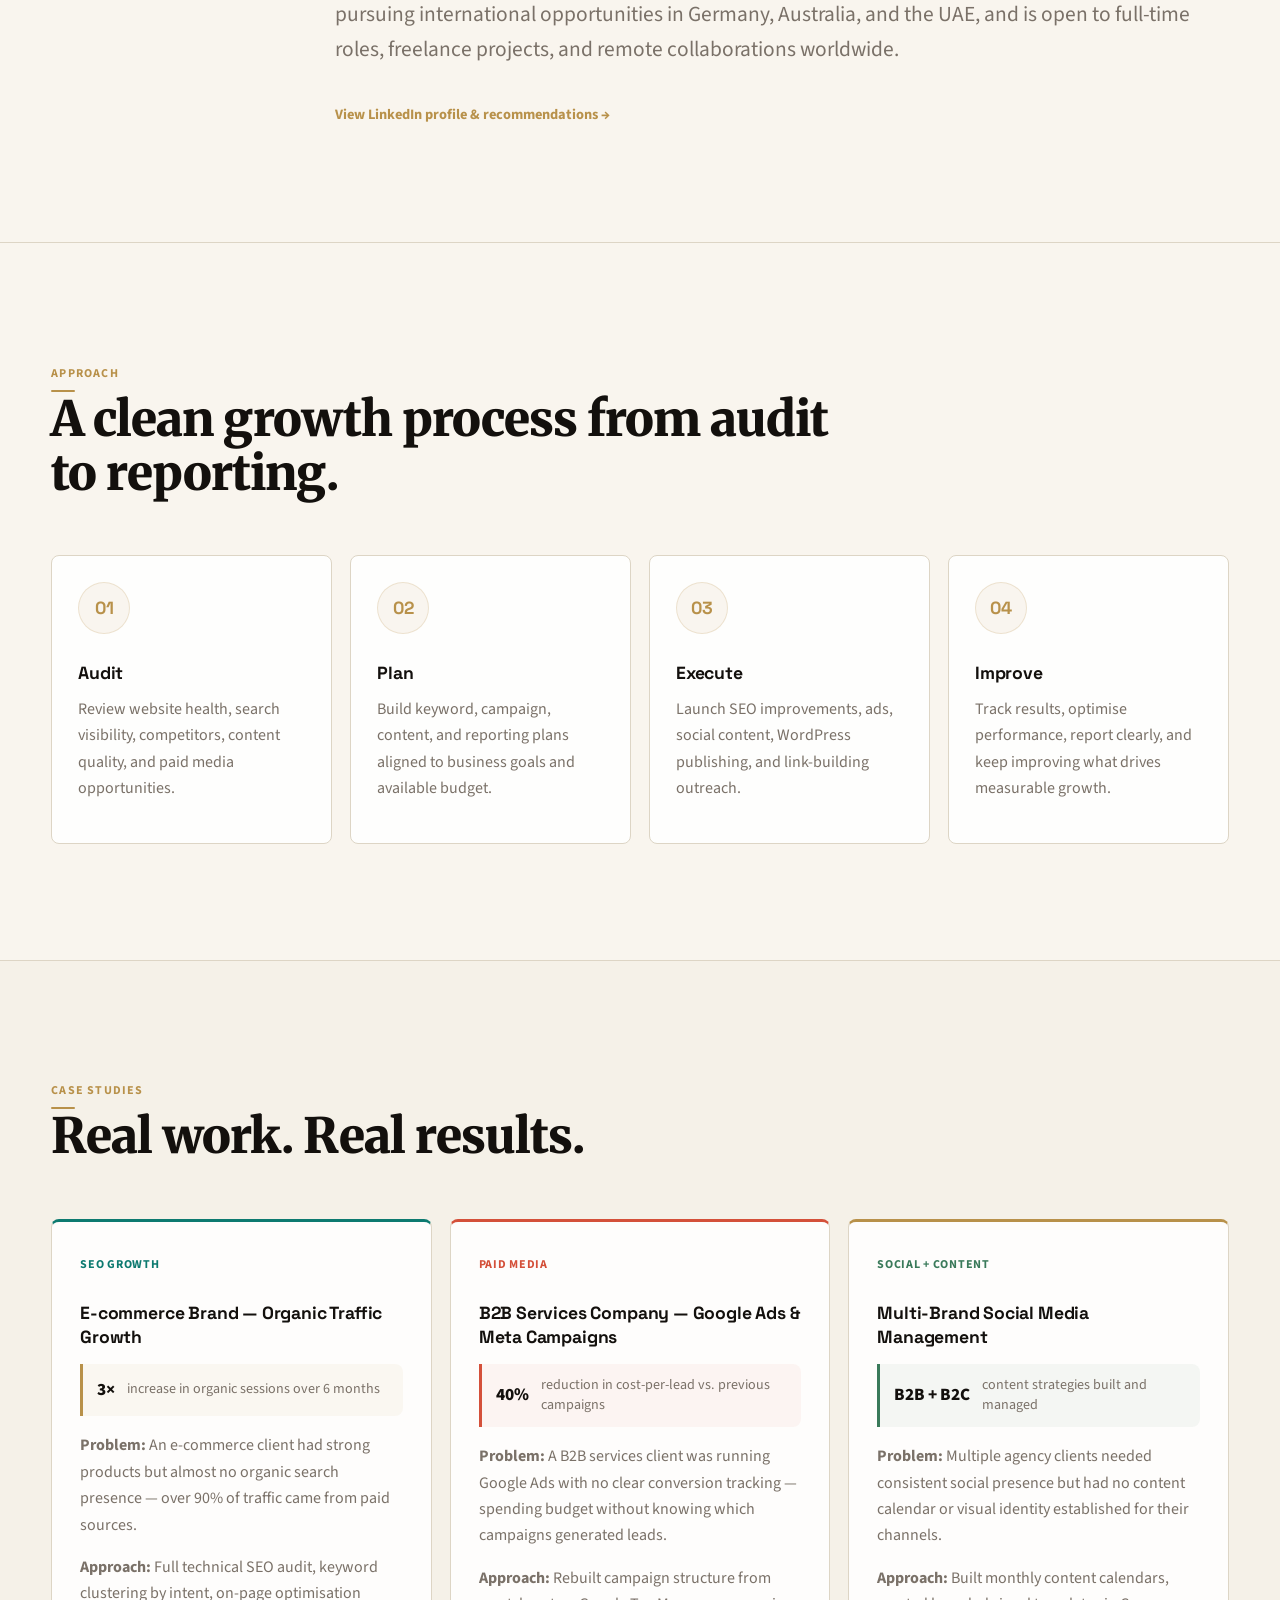
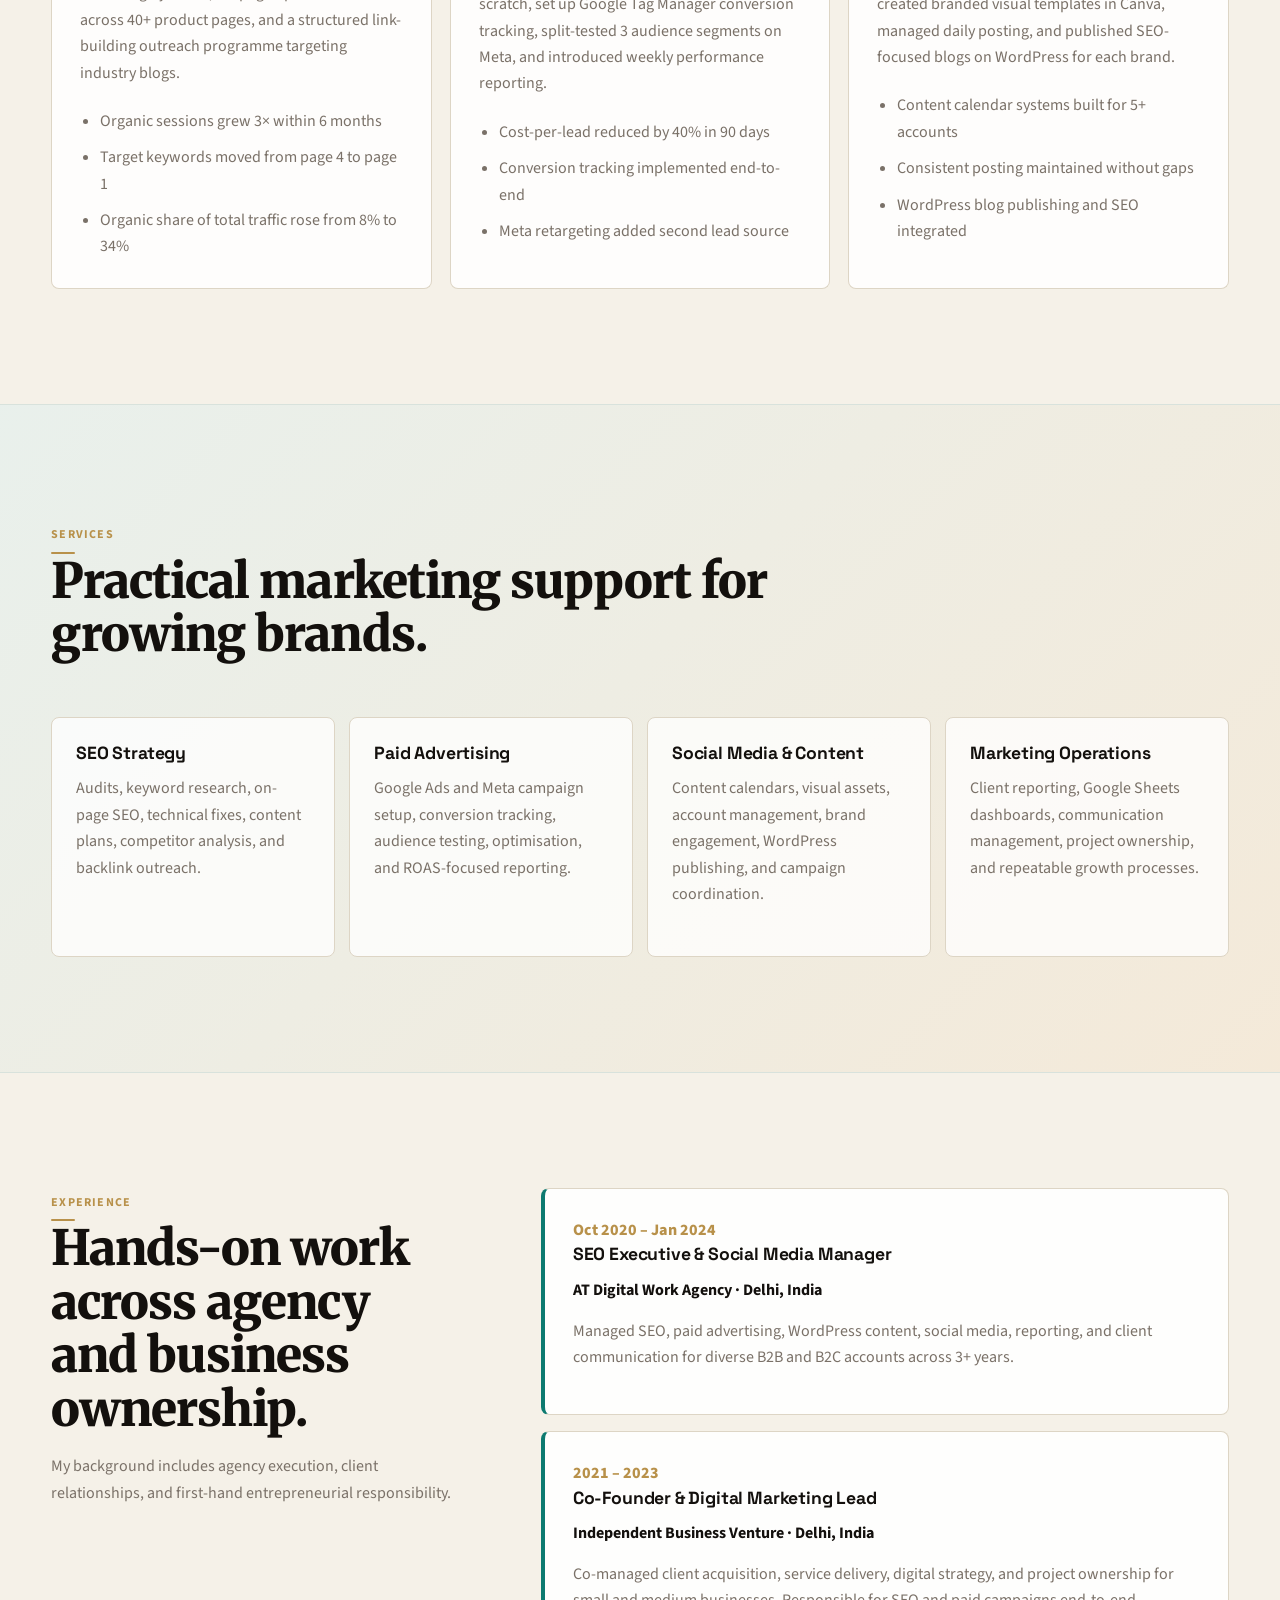
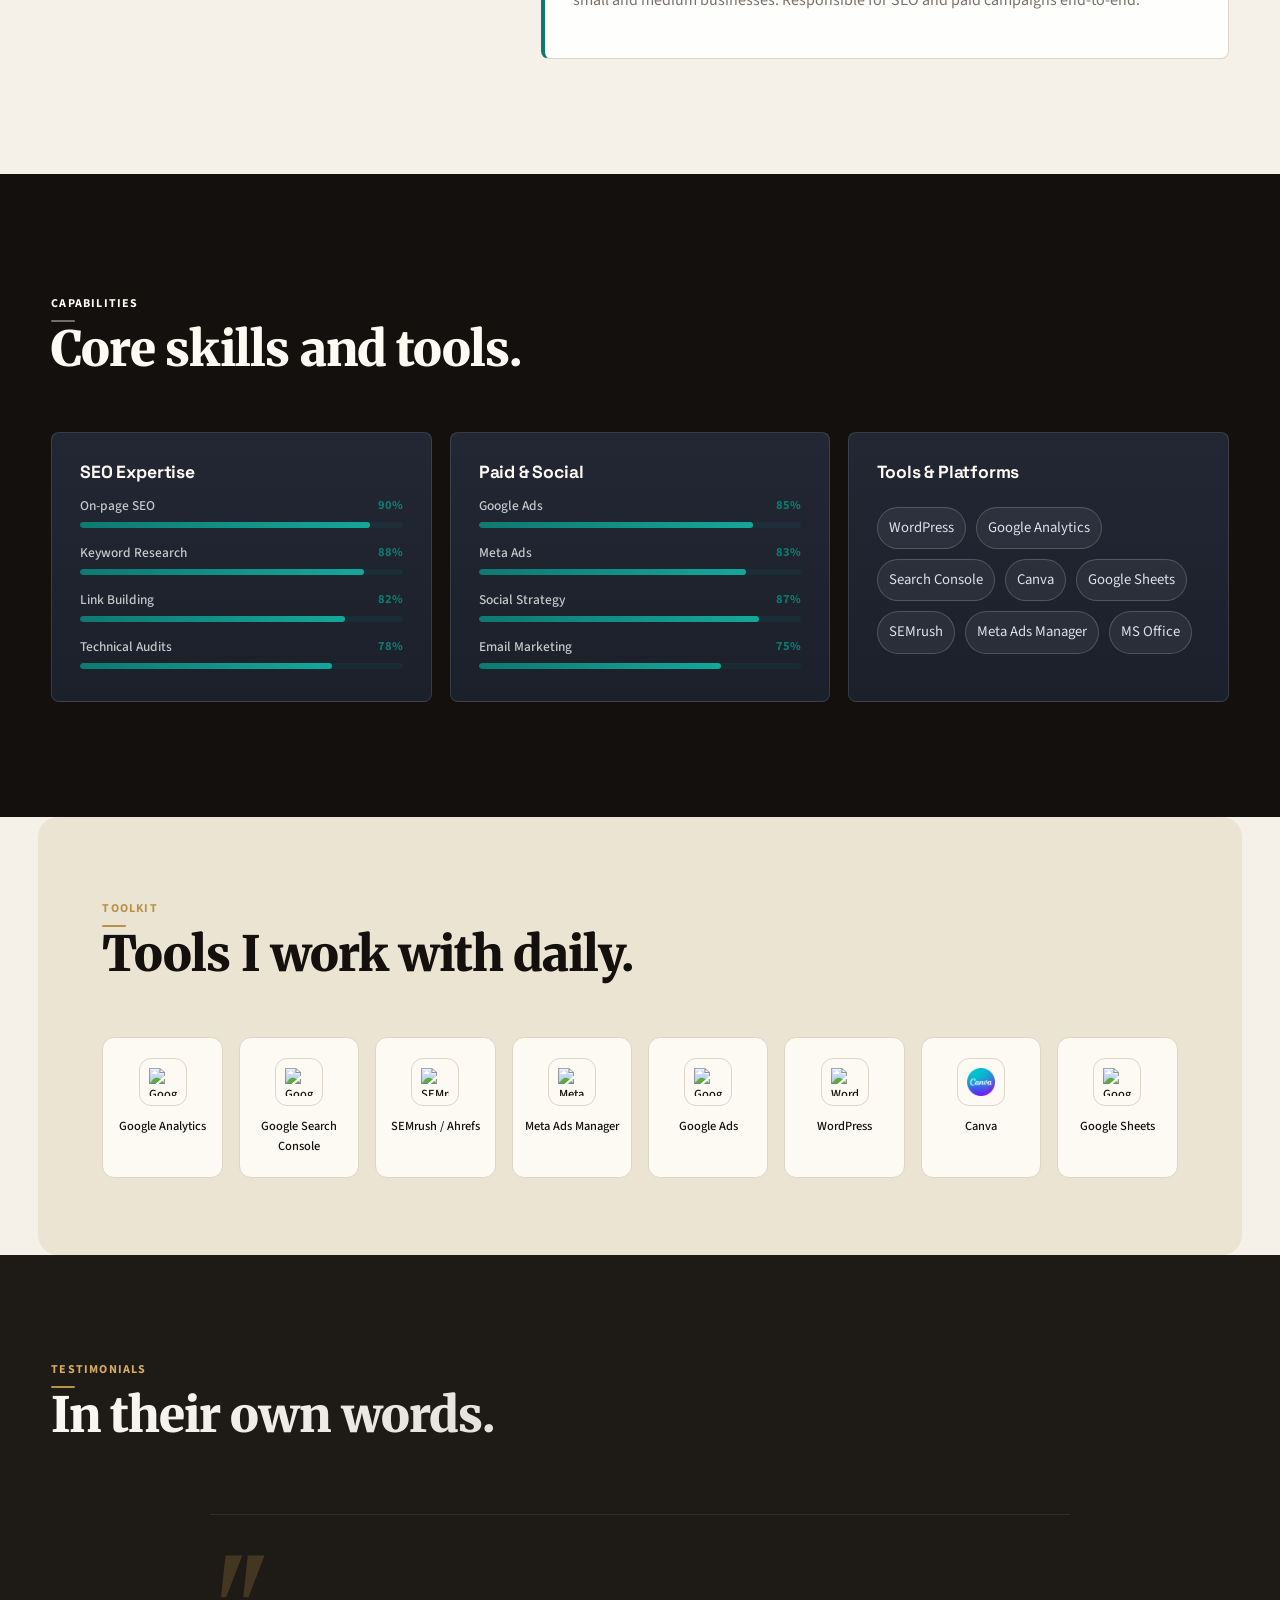
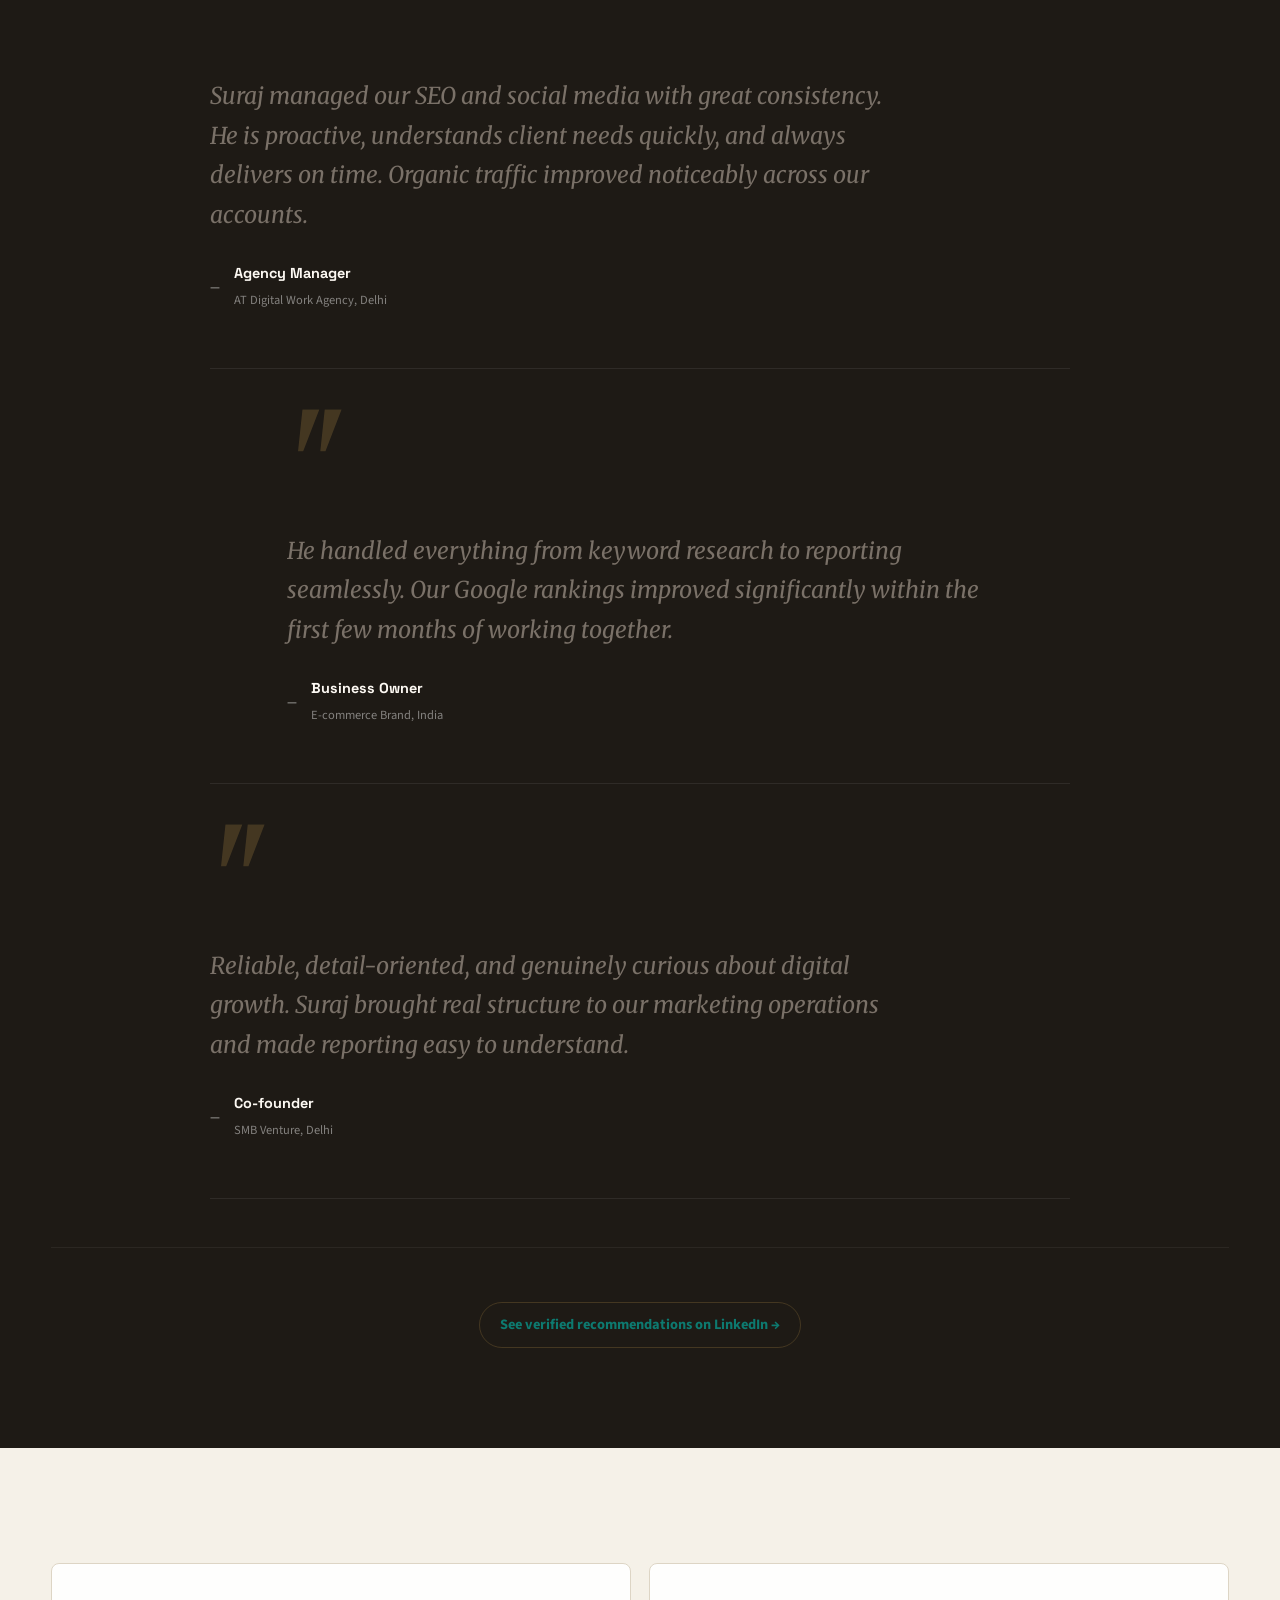
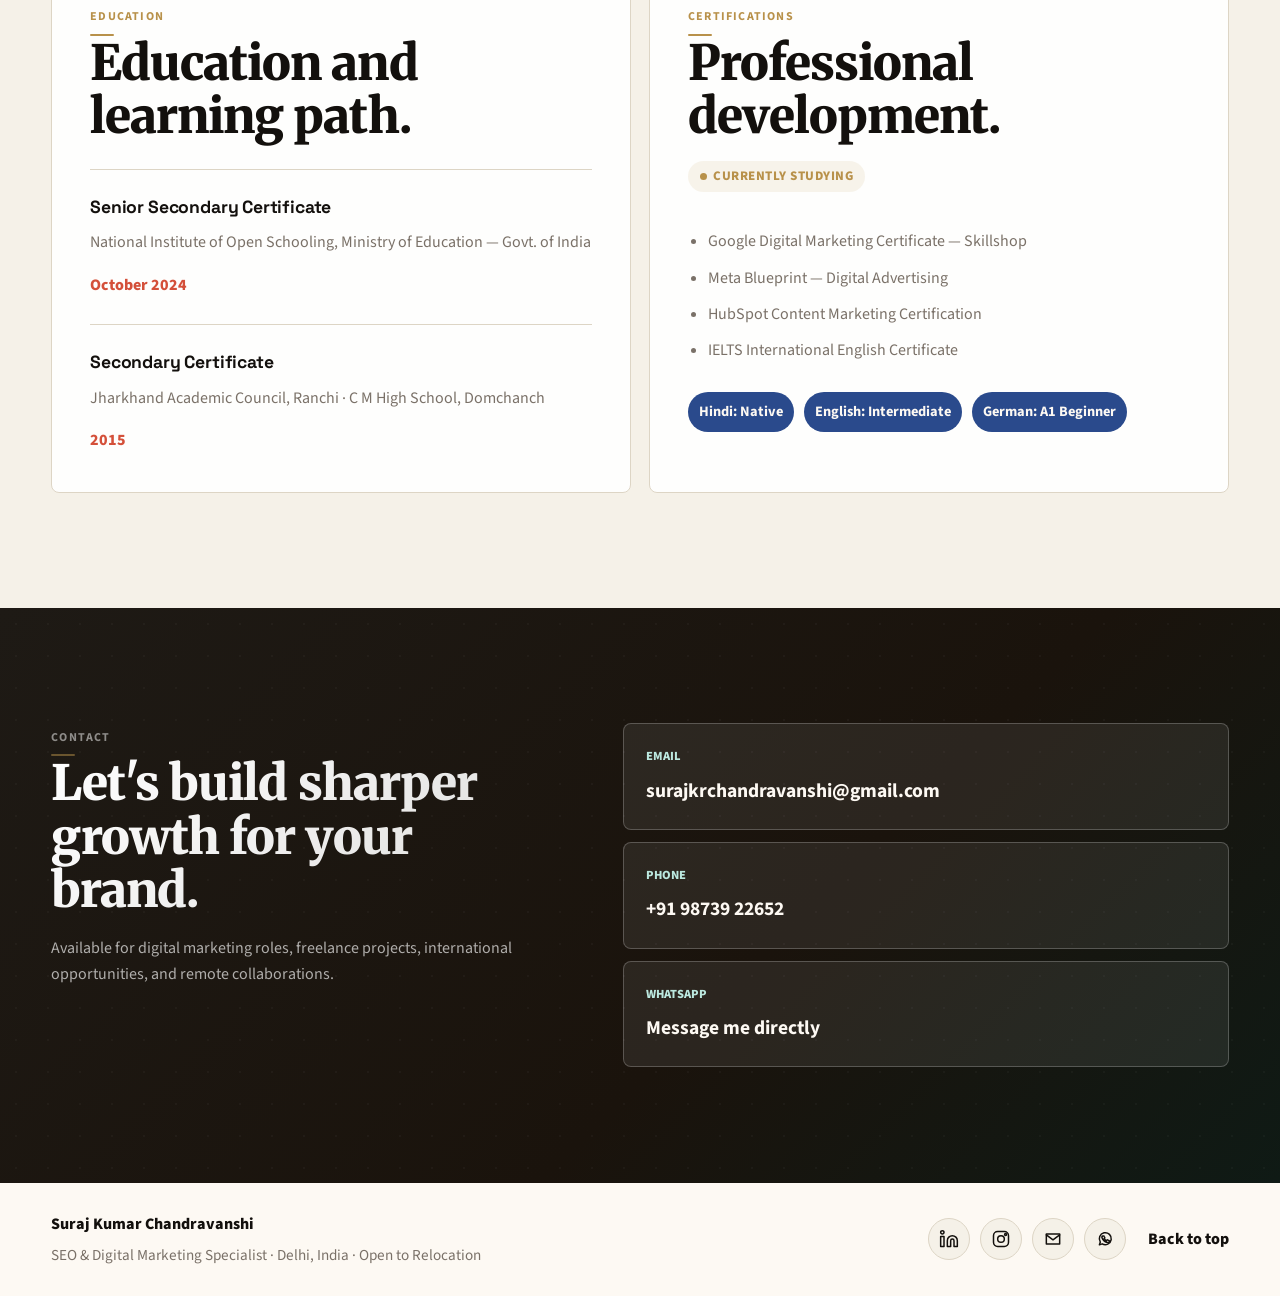
==== commit 35210058: "Update brand logo in site header" ====
--- a/index.html
+++ b/index.html
@@ -4,7 +4,7 @@
     <meta charset="UTF-8" />
     <meta name="viewport" content="width=device-width, initial-scale=1.0" />
     <title>Suraj Chandravanshi | SEO &amp; Digital Marketing Specialist</title>
-   <meta name="description" content="Delhi-based SEO &amp; Digital Marketing Specialist. 4+ years driving organic growth, Google Ads, Meta campaigns for B2B and B2C brands. Open to global roles." />
+   <meta name="description" content="Suraj Kumar Chandravanshi is a Delhi-based SEO &amp; Digital Marketing Specialist helping brands grow through SEO, paid ads, content strategy, and modern digital marketing systems." />
     <link rel="canonical" href="https://surajkchandravanshi.vercel.app/" />
     <link rel="alternate" hreflang="en" href="https://surajkchandravanshi.vercel.app/" />
     <link rel="alternate" hreflang="x-default" href="https://surajkchandravanshi.vercel.app/" />
@@ -23,10 +23,7 @@
 
     <link rel="preconnect" href="https://fonts.googleapis.com" />
     <link rel="preconnect" href="https://fonts.gstatic.com" crossorigin />
-    <!-- font-display=swap prevents invisible text during font load (CLS fix) -->
-    <link href="https://fonts.googleapis.com/css2?family=Merriweather:ital,wght@0,700;0,900;1,700&family=Source+Sans+3:wght@400;500;600;700&family=Space+Grotesk:wght@500;600;700&display=swap" rel="stylesheet" />
-    <!-- Preload hero image — improves LCP score -->
-    <link rel="preload" as="image" href="assets/suraj-hero.jpg" />
+    <link href="https://fonts.googleapis.com/css2?family=Merriweather:ital,wght@0,700;0,900;1,700;1,900&family=Source+Sans+3:wght@400;500;600;700;800&family=Space+Grotesk:wght@500;600;700&display=swap" rel="stylesheet" />
     <link rel="icon" type="image/svg+xml" href="assets/favicon.svg" />
     <link rel="apple-touch-icon" href="assets/favicon.svg" />
     <link rel="sitemap" type="application/xml" href="/sitemap.xml" />
@@ -116,13 +113,13 @@
   </head>
 
   <body>
-    <!-- Skip to main content — accessibility + Google crawl signal -->
-    <a class="skip-link" href="#main-content">Skip to main content</a>
     <div class="scroll-progress" id="scrollProgress" aria-hidden="true"></div>
 
     <header class="site-header" data-header>
       <a class="brand" href="#top" aria-label="Suraj Kumar Chandravanshi portfolio home">
-        <span class="brand-mark">SC</span>
+       <span class="brand-mark">
+  <img src="suraj-hero.jpg" alt="Suraj Logo">
+</span>
         <span>Suraj Chandravanshi</span>
       </a>
       <button class="nav-toggle" type="button" aria-label="Open menu" aria-expanded="false" aria-controls="site-nav" data-nav-toggle>
@@ -133,13 +130,12 @@
         <a href="#services">Services</a>
         <a href="#experience">Experience</a>
         <a href="#skills">Skills</a>
-        <a href="/about">About</a>
         <a href="/growth-logs">Growth Logs</a>
         <a href="#contact">Contact</a>
       </nav>
     </header>
 
-    <main id="main-content">
+    <main id="top">
 
       <!-- ═══ HERO ═══ -->
       <section class="hero">
@@ -150,11 +146,7 @@
             SEO, Google Ads, Meta campaigns, and content systems — built for brands that want measurable growth, not marketing noise. Based in Delhi. Available worldwide.
           </p>
           <div class="mobile-hero-photo">
-            <img src="assets/suraj-hero.jpg"
-                 alt="Suraj Kumar Chandravanshi — SEO &amp; Digital Marketing Specialist based in Delhi, India"
-                 width="400" height="480"
-                 loading="lazy"
-                 decoding="async" />
+            <img src="assets/suraj-hero.jpg" alt="Suraj Kumar Chandravanshi — SEO &amp; Digital Marketing Specialist based in Delhi, India" />
           </div>
           <div class="hero-actions">
             <a class="button primary" href="#contact">Work With Me</a>
@@ -180,11 +172,7 @@
           <div class="hero-particle" style="width:5px;height:5px;top:18%;left:82%;background:rgba(13,122,112,0.25);animation-duration:11s;animation-delay:1.5s;border-radius:50%;position:absolute;"></div>
           <div class="hero-particle" style="width:10px;height:10px;top:72%;left:4%;background:rgba(184,145,74,0.2);animation-duration:13s;animation-delay:3s;border-radius:50%;position:absolute;"></div>
           <div class="hero-particle" style="width:6px;height:6px;top:85%;left:78%;background:rgba(13,122,112,0.18);animation-duration:9s;animation-delay:0.8s;border-radius:50%;position:absolute;"></div>
-          <img src="assets/suraj-hero.jpg"
-               alt="Suraj Kumar Chandravanshi — Delhi-based SEO &amp; Digital Marketing Specialist with 4+ years of experience"
-               width="520" height="640"
-               fetchpriority="high"
-               decoding="async" />
+          <img src="assets/suraj-hero.jpg" alt="Suraj Kumar Chandravanshi — Delhi-based SEO &amp; Digital Marketing Specialist with 4+ years of experience" />
           <div class="availability">
             <strong>Open to opportunities</strong>
             <span>Full-time · Freelance · Remote</span>
@@ -435,35 +423,35 @@
         </div>
         <div class="tools-grid">
           <div class="tool-card reveal">
-            <div class="tool-icon"><img src="https://cdn.simpleicons.org/googleanalytics/E37400" alt="Google Analytics — web analytics tool used by Suraj Chandravanshi"  loading="lazy" width="28" height="28" decoding="async" /></div>
+            <div class="tool-icon"><img src="https://cdn.simpleicons.org/googleanalytics/E37400" alt="Google Analytics — web analytics tool used by Suraj Chandravanshi" /></div>
             <span>Google Analytics</span>
           </div>
           <div class="tool-card reveal">
-            <div class="tool-icon"><img src="https://cdn.simpleicons.org/googlesearchconsole/458CF5" alt="Google Search Console — SEO monitoring tool"  loading="lazy" width="28" height="28" decoding="async" /></div>
+            <div class="tool-icon"><img src="https://cdn.simpleicons.org/googlesearchconsole/458CF5" alt="Google Search Console — SEO monitoring tool" /></div>
             <span>Google Search Console</span>
           </div>
           <div class="tool-card reveal">
-            <div class="tool-icon"><img src="https://cdn.simpleicons.org/semrush/FF642D" alt="SEMrush — SEO and competitor analysis platform"  loading="lazy" width="28" height="28" decoding="async" /></div>
+            <div class="tool-icon"><img src="https://cdn.simpleicons.org/semrush/FF642D" alt="SEMrush — SEO and competitor analysis platform" /></div>
             <span>SEMrush / Ahrefs</span>
           </div>
           <div class="tool-card reveal">
-            <div class="tool-icon"><img src="https://cdn.simpleicons.org/meta/0081FB" alt="Meta Ads Manager — Facebook and Instagram advertising platform"  loading="lazy" width="28" height="28" decoding="async" /></div>
+            <div class="tool-icon"><img src="https://cdn.simpleicons.org/meta/0081FB" alt="Meta Ads Manager — Facebook and Instagram advertising platform" /></div>
             <span>Meta Ads Manager</span>
           </div>
           <div class="tool-card reveal">
-            <div class="tool-icon"><img src="https://cdn.simpleicons.org/googleads/4285F4" alt="Google Ads — paid search advertising platform"  loading="lazy" width="28" height="28" decoding="async" /></div>
+            <div class="tool-icon"><img src="https://cdn.simpleicons.org/googleads/4285F4" alt="Google Ads — paid search advertising platform" /></div>
             <span>Google Ads</span>
           </div>
           <div class="tool-card reveal">
-            <div class="tool-icon"><img src="https://cdn.simpleicons.org/wordpress/21759B" alt="WordPress — CMS used for SEO content publishing"  loading="lazy" width="28" height="28" decoding="async" /></div>
+            <div class="tool-icon"><img src="https://cdn.simpleicons.org/wordpress/21759B" alt="WordPress — CMS used for SEO content publishing" /></div>
             <span>WordPress</span>
           </div>
           <div class="tool-card reveal">
-            <div class="tool-icon"><img src="assets/canva-icon.webp" alt="Canva — visual design tool for social media and marketing assets" loading="lazy" width="28" height="28" decoding="async" /></div>
+            <div class="tool-icon"><img src="assets/canva-icon.webp" alt="Canva — visual design tool for social media and marketing assets" /></div>
             <span>Canva</span>
           </div>
           <div class="tool-card reveal">
-            <div class="tool-icon"><img src="https://cdn.simpleicons.org/googlesheets/34A853" alt="Google Sheets — used for marketing reporting and data analysis"  loading="lazy" width="28" height="28" decoding="async" /></div>
+            <div class="tool-icon"><img src="https://cdn.simpleicons.org/googlesheets/34A853" alt="Google Sheets — used for marketing reporting and data analysis" /></div>
             <span>Google Sheets</span>
           </div>
         </div>
--- a/styles.css
+++ b/styles.css
@@ -102,14 +102,18 @@
 }
 
 .brand-mark {
-  display: grid;
-  width: 42px;
-  height: 42px;
-  place-items: center;
+  width: 48px;
+  height: 48px;
   border-radius: 50%;
-  color: var(--white);
-  background: var(--ink);
-  font-size: 0.85rem;
+  overflow: hidden;
+  border: 2px solid rgba(255,255,255,0.1);
+  box-shadow: 0 10px 30px rgba(0,0,0,0.2);
+}
+
+.brand-mark img {
+  width: 100%;
+  height: 100%;
+  object-fit: cover;
 }
 
 .site-nav {
@@ -1934,168 +1938,3 @@
   .testimonials-editorial { padding: 48px 20px; }
 }
 
-
-/* ================================================================
-   PEOPLE-FIRST + AI PLATFORM OPTIMIZATIONS
-   World-class web standards — May 2026
-   ================================================================ */
-
-/* ── SKIP LINK — Accessibility + Google quality signal ────────── */
-.skip-link {
-  position: absolute;
-  top: -100%;
-  left: 16px;
-  z-index: 9999;
-  padding: 10px 18px;
-  background: var(--ink);
-  color: var(--white);
-  font-size: 0.9rem;
-  font-weight: 700;
-  border-radius: 0 0 8px 8px;
-  text-decoration: none;
-  transition: top 0.2s ease;
-}
-.skip-link:focus { top: 0; outline: 2px solid var(--bronze); outline-offset: 2px; }
-
-/* ── IMAGE BASELINE — Prevents CLS layout shifts ──────────────── */
-img { max-width: 100%; height: auto; display: block; }
-
-/* ── FONT-DISPLAY SWAP — Prevents invisible text (FOIT) ──────── */
-@font-face { font-family: "Merriweather"; font-display: swap; }
-@font-face { font-family: "Source Sans 3"; font-display: swap; }
-@font-face { font-family: "Space Grotesk"; font-display: swap; }
-
-/* ── PREFERS-REDUCED-MOTION — Accessibility + INP improvement ── */
-@media (prefers-reduced-motion: reduce) {
-  *, *::before, *::after {
-    animation-duration: 0.01ms !important;
-    animation-iteration-count: 1 !important;
-    transition-duration: 0.01ms !important;
-    scroll-behavior: auto !important;
-  }
-  .reveal {
-    opacity: 1 !important;
-    transform: none !important;
-    transition: none !important;
-  }
-  .hero-particle { display: none; }
-  .gl-chart-line, .gl-chart-area { animation: none !important; }
-}
-
-/* ── FOCUS STYLES — WCAG 2.2 AA compliance ───────────────────── */
-:focus-visible {
-  outline: 2px solid var(--bronze);
-  outline-offset: 3px;
-  border-radius: 4px;
-}
-button:focus-visible, a:focus-visible { outline: 2px solid var(--bronze); outline-offset: 3px; }
-
-/* ── PRINT STYLES — Clean for print/PDF readers ──────────────── */
-@media print {
-  .site-header, .scroll-progress, .floating-whatsapp,
-  .hero-actions, .nav-toggle, .skip-link, .hero-particle { display: none !important; }
-  body { background: #fff; color: #000; font-size: 12pt; line-height: 1.6; }
-  h1, h2, h3 { page-break-after: avoid; color: #000 !important; -webkit-text-fill-color: #000 !important; background: none !important; }
-  a { color: #000; }
-  a[href^="http"]::after { content: " (" attr(href) ")"; font-size: 9pt; color: #555; }
-  .hero { grid-template-columns: 1fr; min-height: auto; padding: 24pt; }
-  .hero-visual { display: none; }
-  .contact-section { background: #f0f0f0 !important; color: #000 !important; }
-  .metrics { border: 1px solid #ccc; }
-}
-
-/* ── CONTENT READABILITY — People-first standards ────────────── */
-/* Optimal reading line length — prevents eye fatigue */
-.hero-text, .intro p, .about-text, .pull-quote__text {
-  max-width: 68ch;
-}
-
-/* Increased paragraph spacing for comfortable reading */
-.gl-post-content__inner p { margin-bottom: 1.6em; }
-.gl-post-content__inner li { margin-bottom: 0.6em; line-height: 1.75; }
-
-/* ── SELECTION COLOR — Brand-aligned reading experience ─────── */
-::selection {
-  background: rgba(184,145,74,0.2);
-  color: var(--ink);
-}
-
-/* ── SMOOTH SCROLL with reduced-motion respect ───────────────── */
-@media (prefers-reduced-motion: no-preference) {
-  html { scroll-behavior: smooth; }
-}
-
-/* ── TOOL ICON — Prevent layout shift on img load ────────────── */
-.tool-icon { min-width: 48px; min-height: 48px; }
-.tool-icon img { width: 28px; height: 28px; }
-
-
-/* ── ABOUT PAGE ─────────────────────────────────────────────── */
-.about-page {
-  max-width: 780px;
-  margin: 0 auto;
-  padding: clamp(48px, 7vw, 96px) clamp(20px, 4vw, 40px);
-}
-.about-page__header {
-  display: flex;
-  align-items: flex-start;
-  gap: 28px;
-  margin-bottom: 52px;
-  padding-bottom: 40px;
-  border-bottom: 1px solid var(--line);
-}
-.about-page__photo {
-  width: 100px;
-  height: 100px;
-  border-radius: 50%;
-  object-fit: cover;
-  object-position: center top;
-  flex-shrink: 0;
-  border: 2px solid var(--line);
-}
-.about-page__name {
-  font-size: clamp(1.8rem, 4vw, 2.6rem);
-  margin-bottom: 6px;
-}
-.about-page__role {
-  font-size: 1rem;
-  color: var(--muted);
-  margin: 0;
-  font-weight: 500;
-}
-.about-page__body section {
-  margin-bottom: 44px;
-}
-.about-page__body h2 {
-  font-size: clamp(1.3rem, 2.5vw, 1.7rem);
-  margin-bottom: 14px;
-  padding-bottom: 8px;
-  border-bottom: 2px solid var(--line);
-}
-.about-page__body p {
-  font-size: 1.05rem;
-  line-height: 1.8;
-  color: var(--ink-soft);
-  max-width: 68ch;
-  margin-bottom: 1.2em;
-}
-.about-page__body ul {
-  padding-left: 1.2em;
-  margin-bottom: 1em;
-}
-.about-page__body li {
-  font-size: 1rem;
-  line-height: 1.75;
-  color: var(--ink-soft);
-  margin-bottom: 10px;
-}
-.about-page__body a {
-  color: var(--teal);
-  font-weight: 600;
-  text-decoration: none;
-}
-.about-page__body a:hover { text-decoration: underline; }
-@media (max-width: 500px) {
-  .about-page__header { flex-direction: column; }
-  .about-page__photo { width: 72px; height: 72px; }
-}
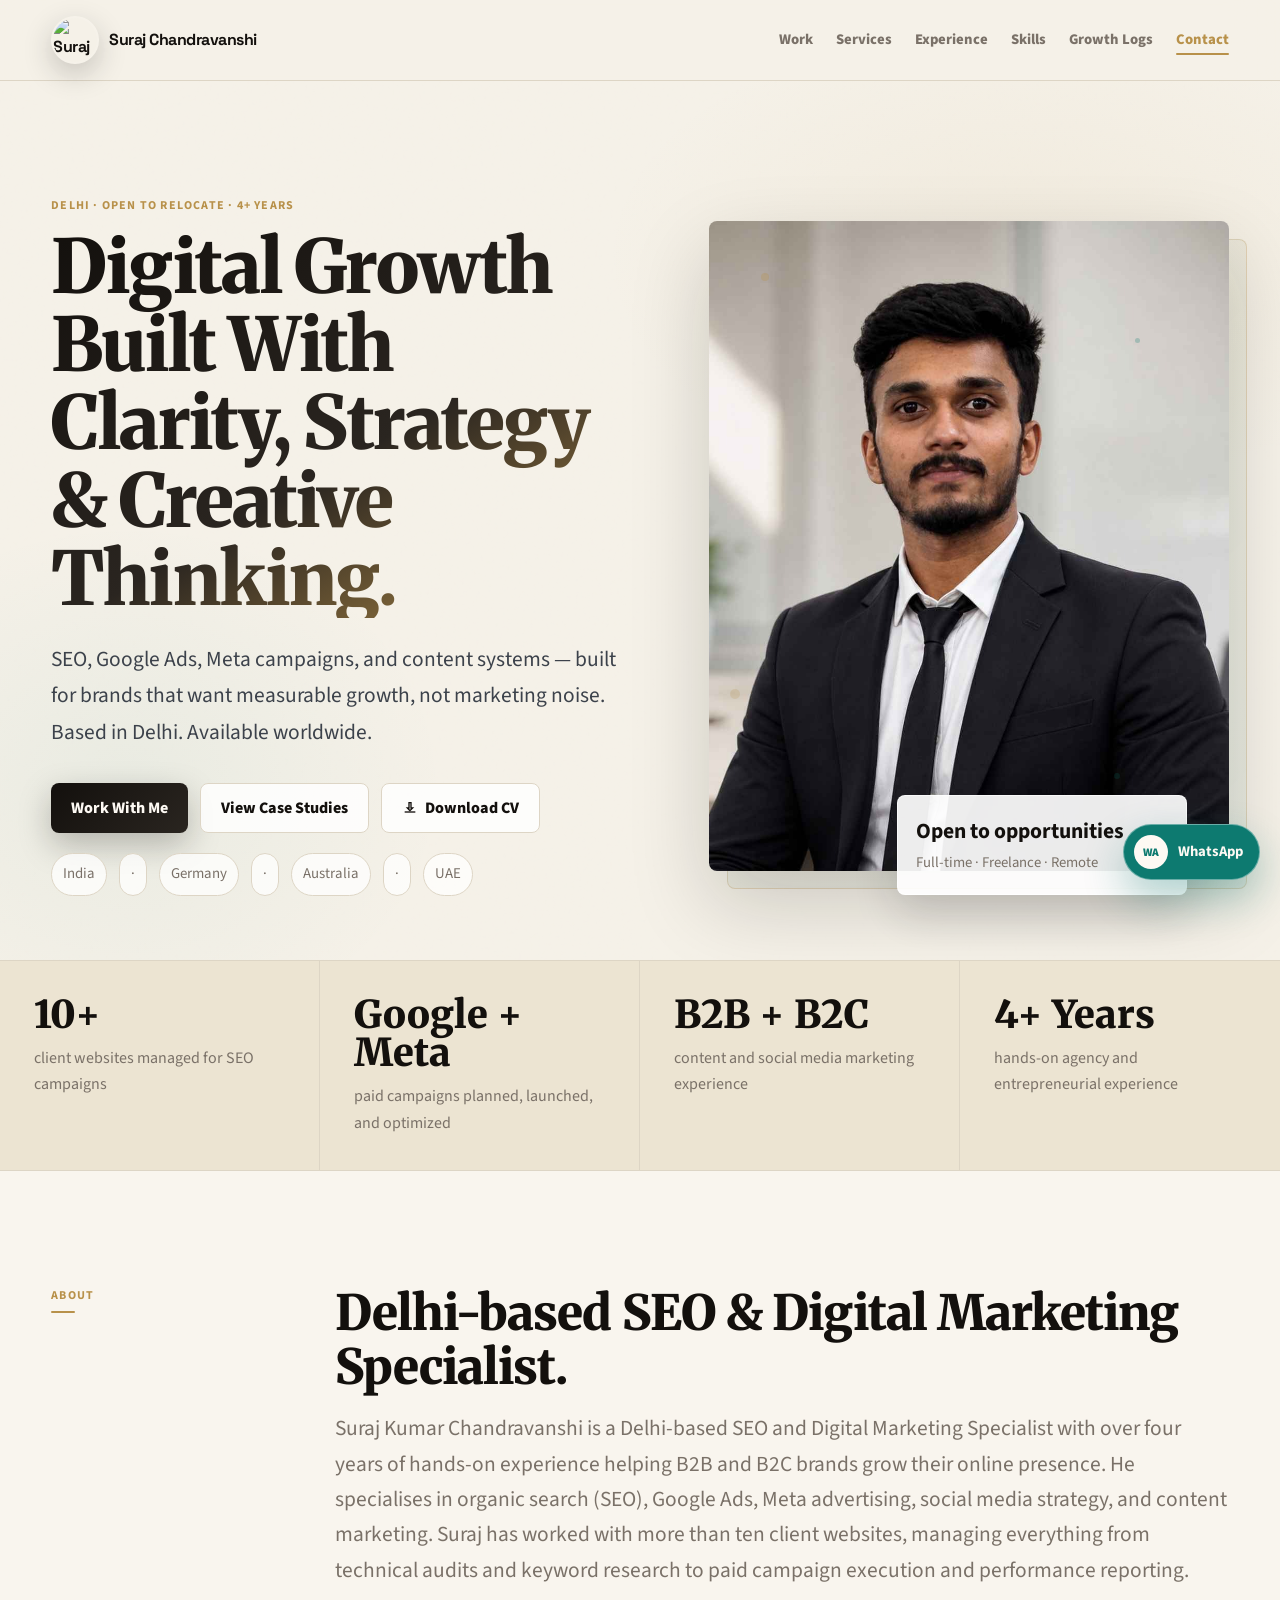
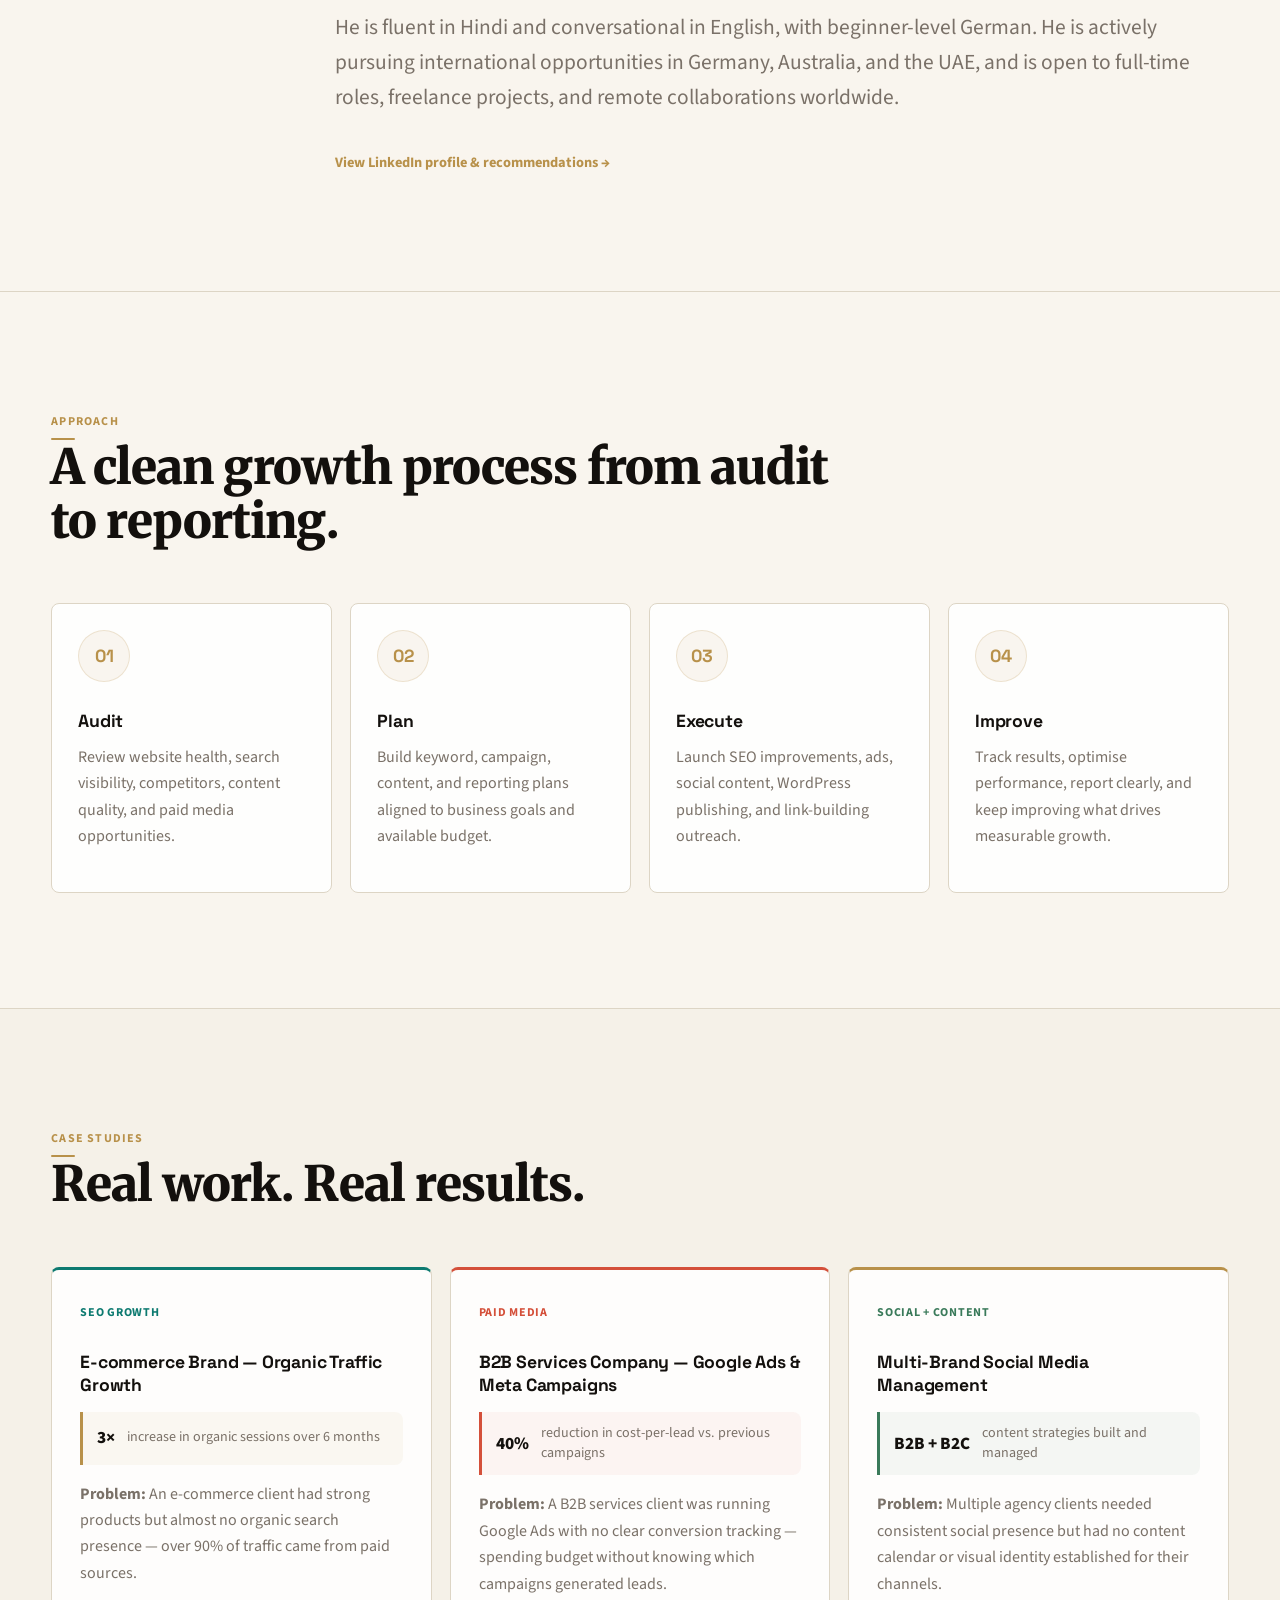
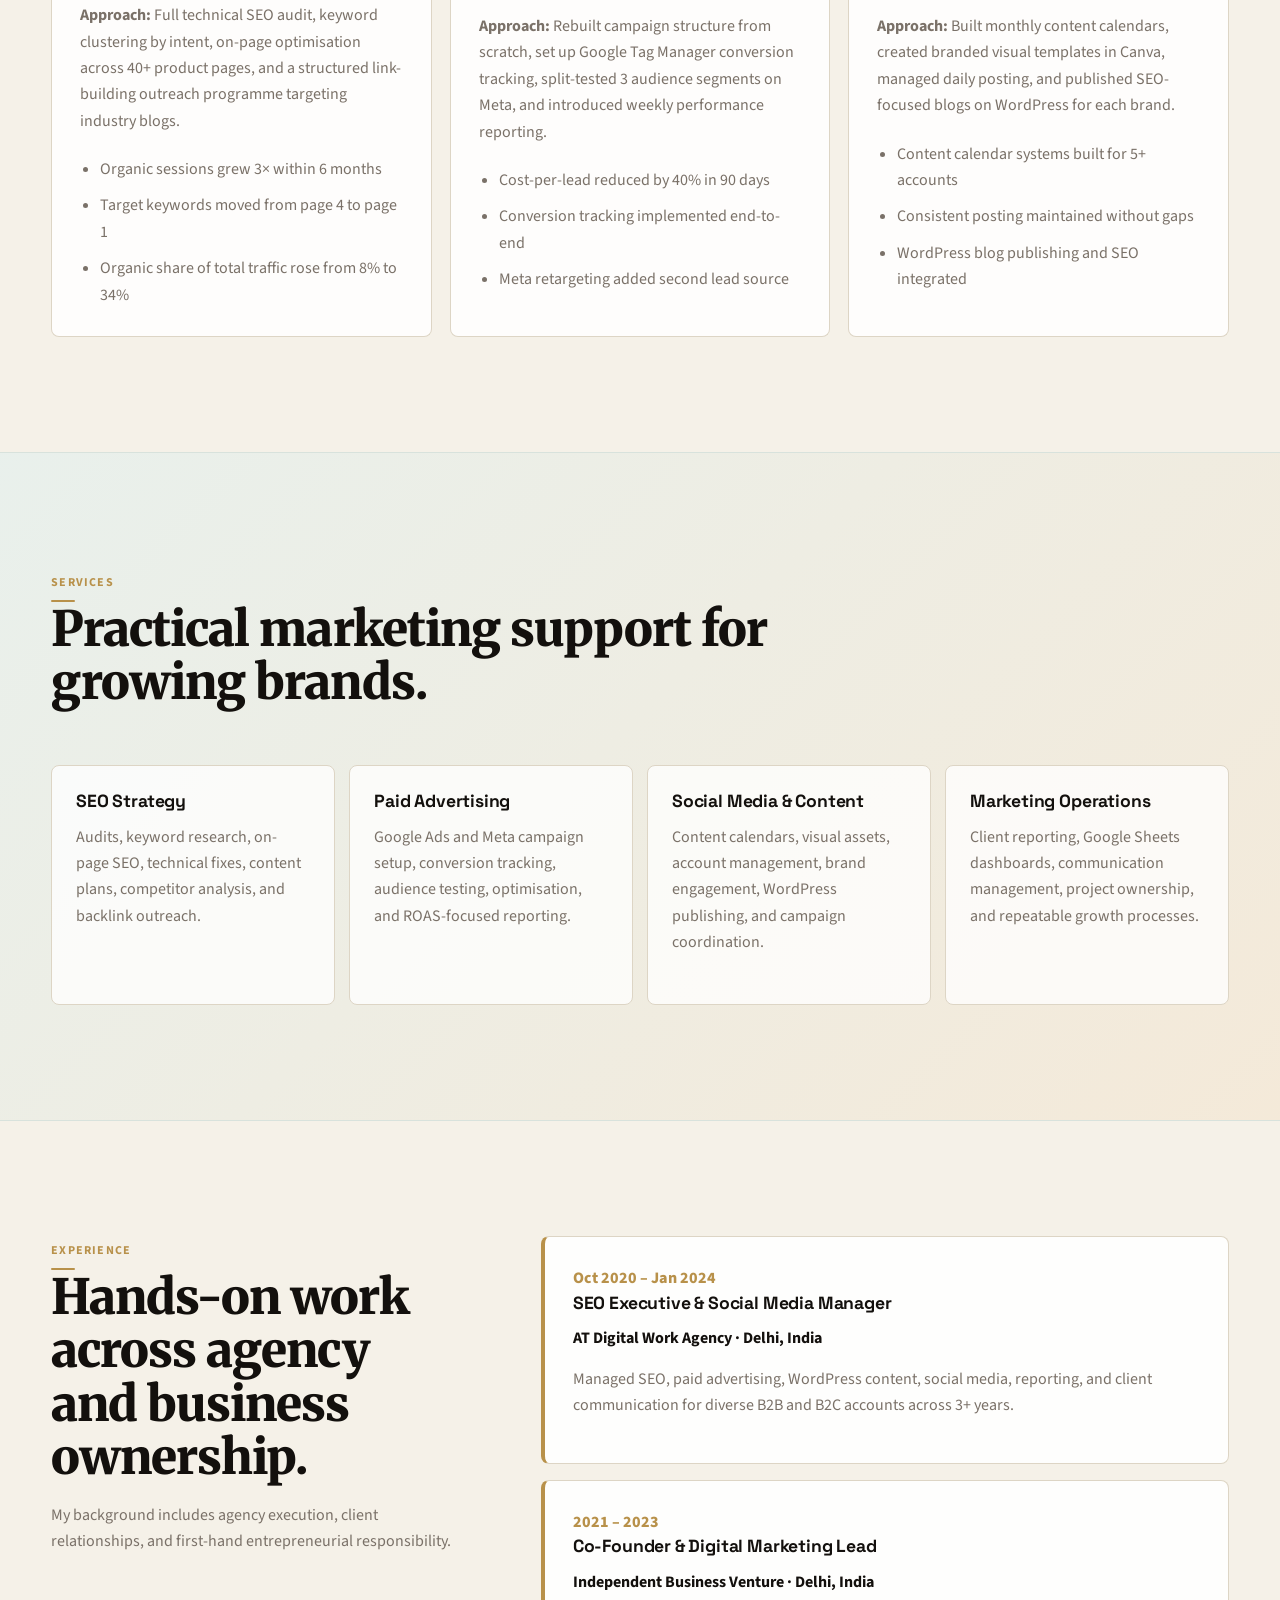
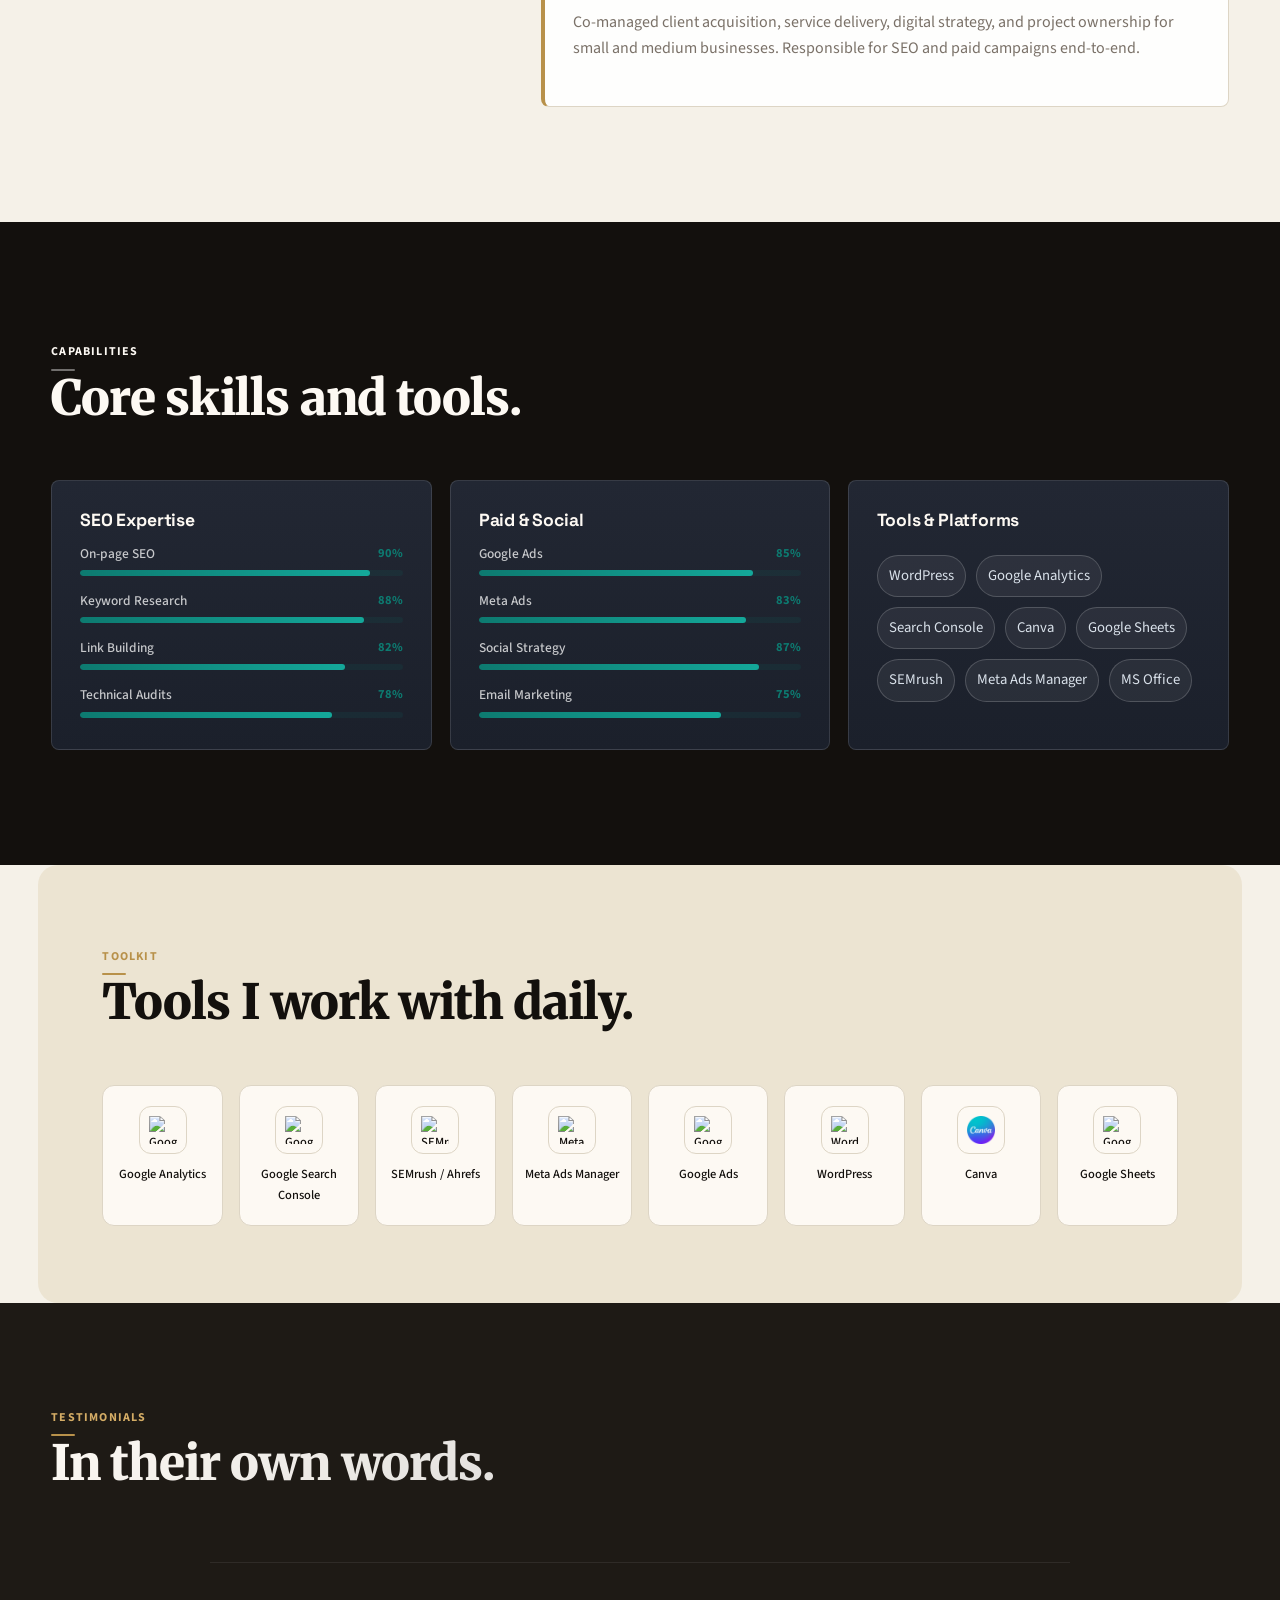
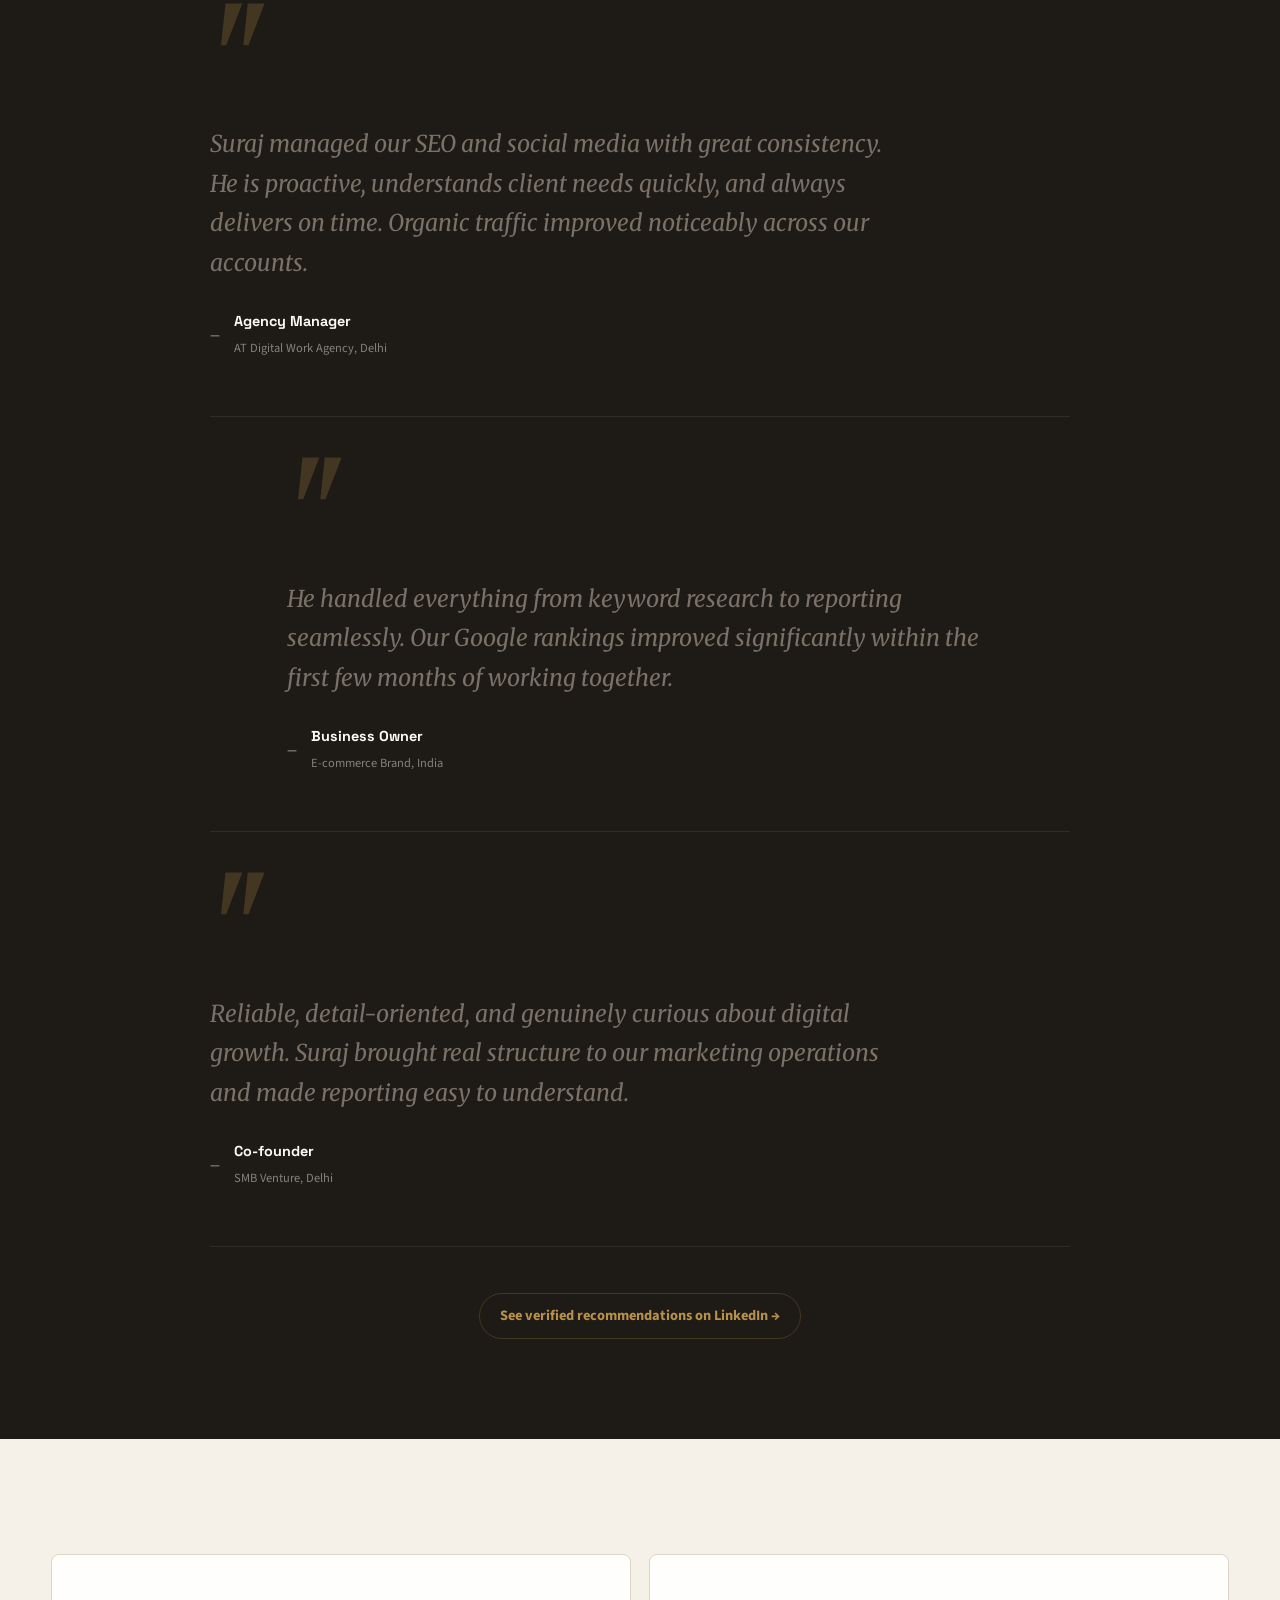
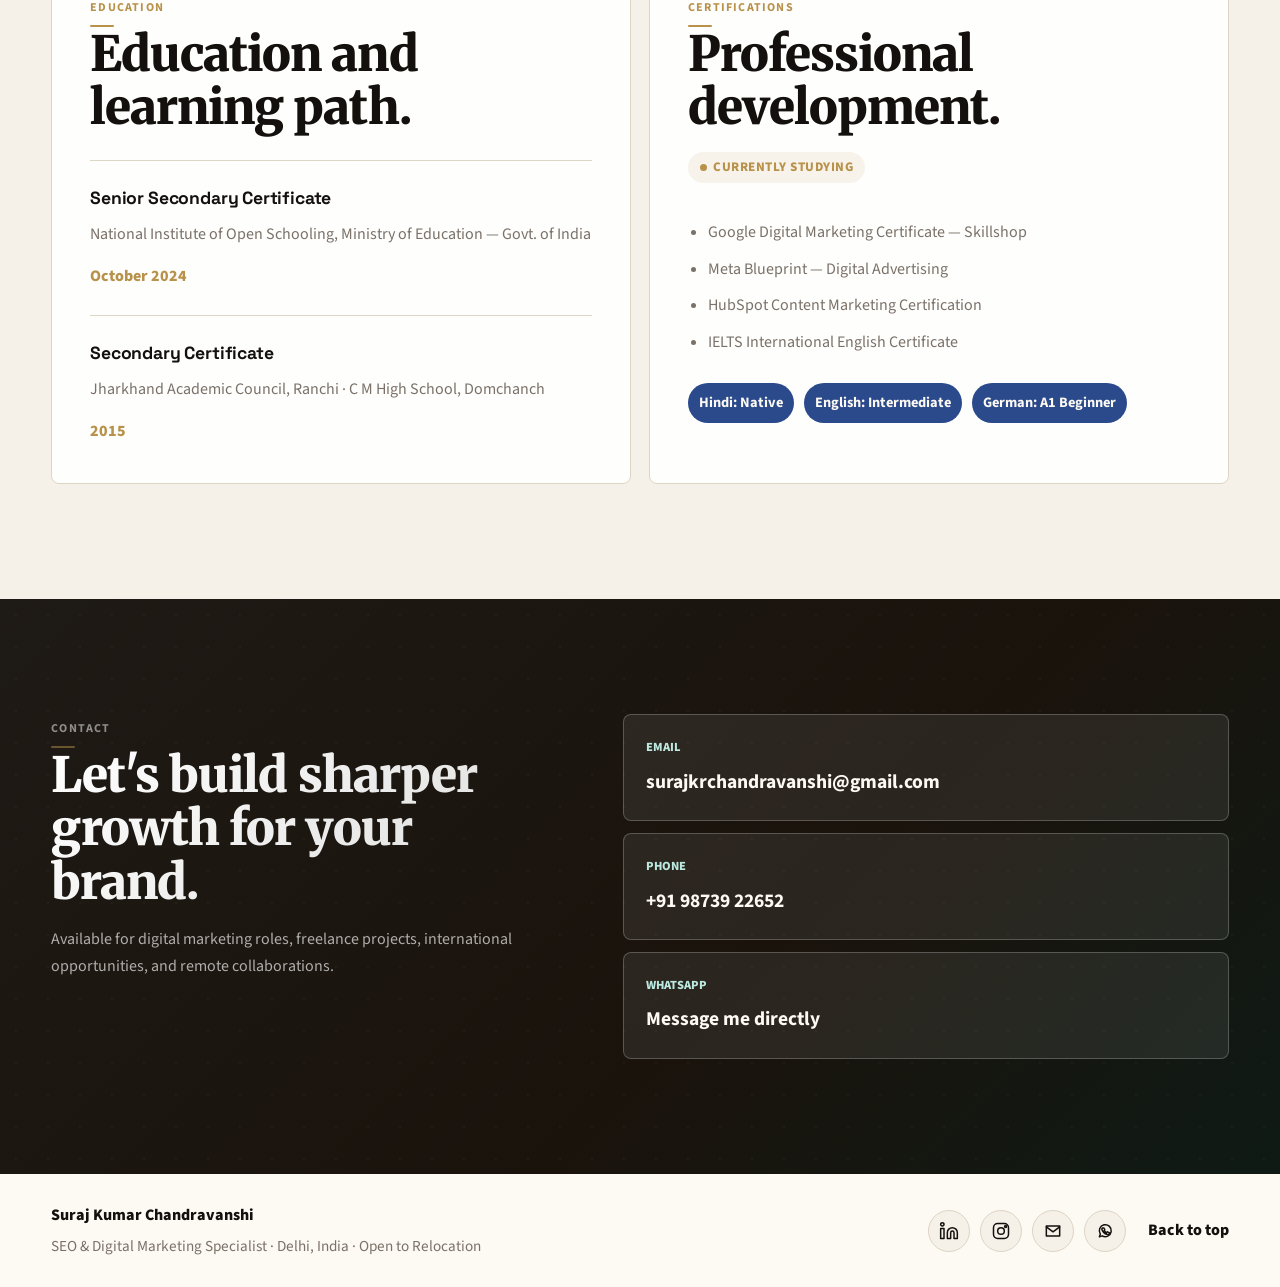
==== commit 30064b17: "Update meta tags and font links in index.html" ====
--- a/index.html
+++ b/index.html
@@ -1,8 +1,8 @@
 <!doctype html>
 <html lang="en">
   <head>
-    <meta charset="UTF-8" />
-    <meta name="viewport" content="width=device-width, initial-scale=1.0" />
+     <meta charset="UTF-8">
+  <meta name="viewport" content="width=device-width, initial-scale=1.0">
     <title>Suraj Chandravanshi | SEO &amp; Digital Marketing Specialist</title>
    <meta name="description" content="Suraj Kumar Chandravanshi is a Delhi-based SEO &amp; Digital Marketing Specialist helping brands grow through SEO, paid ads, content strategy, and modern digital marketing systems." />
     <link rel="canonical" href="https://surajkchandravanshi.vercel.app/" />
@@ -21,9 +21,11 @@
     <meta name="twitter:description" content="Delhi-based SEO &amp; Digital Marketing Specialist. 4+ years driving organic growth and paid performance for B2B and B2C brands." />
     <meta name="twitter:image" content="https://surajkchandravanshi.vercel.app/assets/suraj-hero.jpg" />
 
+    <!-- ═══ GOOGLE FONTS PRECONNECT & IMPORT ═══ -->
     <link rel="preconnect" href="https://fonts.googleapis.com" />
     <link rel="preconnect" href="https://fonts.gstatic.com" crossorigin />
-    <link href="https://fonts.googleapis.com/css2?family=Merriweather:ital,wght@0,700;0,900;1,700;1,900&family=Source+Sans+3:wght@400;500;600;700;800&family=Space+Grotesk:wght@500;600;700&display=swap" rel="stylesheet" />
+    <link href="https://fonts.googleapis.com/css2?family=Source+Sans+3:wght@400;500;600;700;800;900&family=Merriweather:ital,wght@0,400;0,700;0,900;1,400;1,700;1,900&family=Space+Grotesk:wght@500;600;700&display=swap" rel="stylesheet" />
+    
     <link rel="icon" type="image/svg+xml" href="assets/favicon.svg" />
     <link rel="apple-touch-icon" href="assets/favicon.svg" />
     <link rel="sitemap" type="application/xml" href="/sitemap.xml" />
--- a/styles.css
+++ b/styles.css
@@ -1,3 +1,8 @@
+/* ================================================================
+   GOOGLE FONTS IMPORT — Modern System Font Stack with Fallbacks
+   ================================================================ */
+@import url('https://fonts.googleapis.com/css2?family=Source+Sans+3:wght@400;500;600;700;800;900&family=Merriweather:wght@400;700;900&family=Space+Grotesk:wght@500;600;700&display=swap');
+
 :root {
   /* ── CINEMATIC EDITORIAL PALETTE ────────────────────────────── */
   --ink:        #13100d;   /* Warm rich black — not cold digital black */
@@ -58,7 +63,8 @@
   margin: 0;
   color: var(--ink);
   background: var(--paper);
-  font-family: "Source Sans 3", "Inter", sans-serif;
+  font-family: "Source Sans 3", -apple-system, BlinkMacSystemFont, "Segoe UI", "Helvetica Neue", sans-serif;
+  font-weight: 400;
   line-height: 1.65;
   -webkit-font-smoothing: antialiased;
   -moz-osx-font-smoothing: grayscale;
@@ -97,8 +103,9 @@
 
 .brand {
   gap: 10px;
-  font-family: "Source Sans 3", "Space Grotesk", sans-serif;
+  font-family: "Space Grotesk", -apple-system, BlinkMacSystemFont, "Segoe UI", "Helvetica Neue", sans-serif;
   font-weight: 700;
+  letter-spacing: -0.5px;
 }
 
 .brand-mark {
@@ -133,7 +140,7 @@
 }
 
 .site-nav a.nav-active {
-  color: var(--teal);
+  color: var(--bronze);
   position: relative;
 }
 
@@ -144,7 +151,7 @@
   left: 0;
   right: 0;
   height: 2px;
-  background: var(--teal);
+  background: var(--bronze);
   border-radius: 1px;
 }
 
@@ -233,7 +240,8 @@
 h1,
 h2 {
   font-family: "Merriweather", Georgia, serif;
-  letter-spacing: -0.02em;
+  letter-spacing: -0.025em;
+  font-weight: 900;
 }
 
 h1 {
@@ -244,6 +252,10 @@
   font-weight: 900;
   line-height: 1.05;
   letter-spacing: -0.025em;
+  background: linear-gradient(150deg, var(--ink) 0%, var(--ink-soft) 55%, var(--bronze) 100%);
+  -webkit-background-clip: text;
+  -webkit-text-fill-color: transparent;
+  background-clip: text;
 }
 
 h2 {
@@ -251,12 +263,13 @@
   font-size: clamp(1.8rem, 3.8vw, 3.2rem);
   font-weight: 900;
   line-height: 1.1;
+  letter-spacing: -0.02em;
 }
 
 h3 {
   margin-bottom: 10px;
   font-size: 1.1rem;
-  font-family: "Space Grotesk", "Source Sans 3", sans-serif;
+  font-family: "Space Grotesk", -apple-system, BlinkMacSystemFont, "Segoe UI", "Helvetica Neue", sans-serif;
   font-weight: 700;
   line-height: 1.35;
   letter-spacing: -0.01em;
@@ -341,7 +354,7 @@
 
 .hero-proof span {
   padding: 8px 14px;
-  border-left: 3px solid var(--teal);
+  border-left: 3px solid var(--bronze);
   background: rgba(255, 255, 255, 0.72);
   display: inline-flex;
   align-items: center;
@@ -350,7 +363,7 @@
 
 .proof-icon {
   font-style: normal;
-  color: var(--teal);
+  color: var(--bronze);
   font-size: 0.85rem;
   font-weight: 900;
 }
@@ -430,7 +443,7 @@
   display: grid;
   grid-template-columns: repeat(4, 1fr);
   border-bottom: 1px solid var(--line);
-  background: var(--white);
+  background: var(--sand);
 }
 
 .metrics article {
@@ -446,9 +459,11 @@
 .metrics strong {
   display: block;
   margin-bottom: 12px;
-  color: var(--teal);
+  color: var(--ink);
   font-size: clamp(1.45rem, 3vw, 2.45rem);
   line-height: 1;
+  font-family: "Merriweather", Georgia, serif;
+  font-weight: 900;
 }
 
 .metrics span,
@@ -471,6 +486,7 @@
   grid-template-columns: 220px minmax(0, 900px);
   gap: clamp(24px, 5vw, 72px);
   align-items: start;
+  background: var(--sand-soft);
 }
 
 .intro p {
@@ -481,6 +497,16 @@
 .section-heading {
   max-width: 780px;
   margin-bottom: clamp(28px, 5vw, 56px);
+}
+
+.section-kicker::after {
+  content: "";
+  display: block;
+  width: 24px;
+  height: 2px;
+  margin-top: 5px;
+  background: var(--bronze);
+  border-radius: 2px;
 }
 
 .process-section {
@@ -547,10 +573,10 @@
   width: 52px;
   height: 52px;
   border-radius: 50%;
-  color: var(--teal);
-  background: rgba(13,148,136,0.1);
-  border: 1.5px solid rgba(13,148,136,0.22);
-  font-family: "Space Grotesk", sans-serif;
+  color: var(--bronze);
+  background: rgba(184,145,74,0.08);
+  border: 1.5px solid rgba(184,145,74,0.2);
+  font-family: "Space Grotesk", -apple-system, BlinkMacSystemFont, "Segoe UI", "Helvetica Neue", sans-serif;
   font-size: 1.1rem;
   font-weight: 800;
 }
@@ -559,11 +585,18 @@
   min-height: 430px;
   padding: 28px;
   border-top-width: 3px;
+  transition: transform 250ms cubic-bezier(0.22,1,0.36,1),
+              box-shadow 250ms cubic-bezier(0.22,1,0.36,1),
+              border-color 250ms ease;
 }
 
 .work-card--seo  { border-top-color: var(--teal); }
 .work-card--paid { border-top-color: var(--coral); }
-.work-card--social { border-top-color: var(--green); }
+.work-card--social { border-top-color: var(--bronze); }
+
+.work-card:hover {
+  box-shadow: 0 24px 60px rgba(11,13,20,0.13), 0 0 0 1px rgba(13,148,136,0.2);
+}
 
 /* Work stat callout */
 .work-stat {
@@ -572,8 +605,8 @@
   gap: 12px;
   margin: 14px 0 16px;
   padding: 12px 14px;
-  background: rgba(13,148,136,0.06);
-  border-left: 3px solid var(--teal);
+  background: rgba(184,145,74,0.06);
+  border-left: 3px solid var(--bronze);
   border-radius: 0 var(--radius) var(--radius) 0;
 }
 
@@ -590,8 +623,8 @@
   line-height: 1.4;
 }
 
-.work-card--paid .work-stat { border-left-color: var(--coral); background: rgba(244,63,94,0.06); }
-.work-card--social .work-stat { border-left-color: var(--green); background: rgba(16,185,129,0.06); }
+.work-card--paid .work-stat { border-left-color: var(--coral); background: rgba(212,80,58,0.05); }
+.work-card--social .work-stat { border-left-color: var(--green); background: rgba(58,122,90,0.05); }
 
 .tag {
   display: inline-flex;
@@ -633,6 +666,12 @@
   min-height: 240px;
   padding: 24px;
   background: rgba(255, 255, 255, 0.78);
+  transition: transform 200ms ease, box-shadow 200ms ease;
+}
+
+.service-item:hover {
+  transform: translateY(-3px);
+  box-shadow: 0 14px 40px rgba(11,13,20,0.09);
 }
 
 .split {
@@ -654,12 +693,12 @@
 
 .timeline-item {
   padding: 28px;
-  border-left: 4px solid var(--teal);
+  border-left: 4px solid var(--bronze);
 }
 
 .timeline-item span,
 .education article span {
-  color: var(--coral);
+  color: var(--bronze);
   font-weight: 800;
 }
 
@@ -675,7 +714,11 @@
 }
 
 .skills-section .section-kicker {
-  color: #8bd7ca;
+  color: var(--white);
+}
+
+.skills-section .section-kicker::after {
+  background: rgba(255,255,255,0.4);
 }
 
 .skills-section h2 {
@@ -761,6 +804,25 @@
   background-size: 32px 32px, 100% 100%;
 }
 
+.contact-section .section-kicker {
+  color: rgba(255,255,255,0.5);
+}
+
+.contact-section .section-kicker::after {
+  background: rgba(184,145,74,0.5);
+}
+
+.contact-section h2 {
+  background: linear-gradient(135deg, #fff, rgba(255,255,255,0.85));
+  -webkit-background-clip: text;
+  -webkit-text-fill-color: transparent;
+  background-clip: text;
+}
+
+.contact-section p {
+  color: rgba(255,255,255,0.65);
+}
+
 /* Studying badge */
 .studying-badge {
   display: inline-flex;
@@ -768,8 +830,8 @@
   gap: 6px;
   padding: 5px 12px;
   border-radius: 999px;
-  background: rgba(15, 118, 110, 0.1);
-  color: var(--teal);
+  background: rgba(184,145,74,0.1);
+  color: var(--bronze);
   font-size: 0.82rem;
   font-weight: 800;
   text-transform: uppercase;
@@ -782,18 +844,13 @@
   width: 7px;
   height: 7px;
   border-radius: 50%;
-  background: var(--teal);
+  background: var(--bronze);
   animation: pulse-dot 1.8s ease-in-out infinite;
 }
 
 @keyframes pulse-dot {
   0%, 100% { opacity: 1; transform: scale(1); }
   50% { opacity: 0.5; transform: scale(0.8); }
-}
-
-.contact-section .section-kicker,
-.contact-section p {
-  color: #d7f3ee;
 }
 
 .contact-actions {
@@ -871,8 +928,8 @@
 
 .footer-socials a:hover,
 .footer-socials a:focus-visible {
-  border-color: rgba(13,148,136,0.4);
-  background: var(--mist);
+  border-color: rgba(184,145,74,0.4);
+  background: var(--sand);
   transform: translateY(-2px);
 }
 
@@ -936,14 +993,11 @@
 }
 
 .reveal {
-  opacity: 1;
-  transform: translateY(0);
-  transition: opacity 600ms ease, transform 600ms ease;
-}
-
-.animations-ready .reveal {
   opacity: 0;
-  transform: translateY(18px);
+  transform: translateY(32px);
+  transition:
+    opacity 0.8s cubic-bezier(0.16, 1, 0.3, 1),
+    transform 0.8s cubic-bezier(0.16, 1, 0.3, 1);
 }
 
 .reveal.is-visible {
@@ -951,6 +1005,406 @@
   transform: translateY(0);
 }
 
+/* ================================================================
+   ANIMATED SKILL BARS
+   ================================================================ */
+.skill-bars {
+  display: flex;
+  flex-direction: column;
+  gap: 14px;
+  margin-top: 8px;
+}
+
+.skill-bar-item {
+  display: flex;
+  flex-direction: column;
+  gap: 5px;
+}
+
+.skill-bar-label {
+  display: flex;
+  justify-content: space-between;
+  font-size: 0.84rem;
+  font-weight: 500;
+  color: rgba(255, 255, 255, 0.75);
+}
+
+.skill-pct {
+  color: var(--teal);
+  font-weight: 700;
+  font-size: 0.78rem;
+}
+
+.skill-bar-track {
+  width: 100%;
+  height: 6px;
+  background: rgba(15, 118, 110, 0.12);
+  border-radius: 99px;
+  overflow: hidden;
+}
+
+.skill-bar-fill {
+  height: 100%;
+  width: 0%;
+  background: linear-gradient(90deg, var(--teal), var(--teal-mid));
+  border-radius: 99px;
+  transition: width 1.1s cubic-bezier(0.22, 1, 0.36, 1);
+}
+
+.skill-bar-fill.animated {
+  /* width is set via JS */
+}
+
+/* ================================================================
+   TOOLS GRID
+   ================================================================ */
+.tools-section {
+  background: var(--sand);
+  border-radius: 20px;
+  margin: 0 clamp(12px, 3vw, 40px);
+  padding: clamp(40px, 6vw, 80px) clamp(24px, 5vw, 64px);
+}
+
+.tools-grid {
+  display: grid;
+  grid-template-columns: repeat(auto-fill, minmax(120px, 1fr));
+  gap: 16px;
+  margin-top: 36px;
+}
+
+.tool-card {
+  display: flex;
+  flex-direction: column;
+  align-items: center;
+  gap: 10px;
+  padding: 20px 12px;
+  background: var(--white);
+  border-radius: 12px;
+  border: 1px solid var(--line);
+  text-align: center;
+  font-size: 0.78rem;
+  font-weight: 500;
+  color: var(--ink);
+  transition: transform 0.18s ease, box-shadow 0.18s ease;
+}
+
+.tool-card:hover {
+  border-color: rgba(184,145,74,0.3);
+  box-shadow: 0 12px 30px rgba(184,145,74,0.08);
+  transform: translateY(-4px);
+}
+
+.tool-icon {
+  width: 48px;
+  height: 48px;
+  border-radius: 12px;
+  display: flex;
+  align-items: center;
+  justify-content: center;
+  background: var(--white);
+  border: 1px solid var(--line);
+  padding: 8px;
+}
+
+.tool-icon img {
+  width: 28px;
+  height: 28px;
+  object-fit: contain;
+  display: block;
+}
+
+/* fallback if icon fails to load */
+.tool-icon img[src=""] {
+  display: none;
+}
+
+.tool-icon svg { width: 22px; height: 22px; }
+
+.tool-icon--green  { background: rgba(77, 124, 72, 0.12);  color: var(--green); }
+.tool-icon--blue   { background: rgba(49, 90, 140, 0.12);  color: var(--blue); }
+.tool-icon--teal   { background: rgba(15, 118, 110, 0.12); color: var(--teal); }
+.tool-icon--coral  { background: rgba(217, 93, 72, 0.12);  color: var(--coral); }
+.tool-icon--purple { background: rgba(109, 40, 217, 0.12); color: #6d28d9; }
+.tool-icon--pink   { background: rgba(219, 39, 119, 0.12); color: #db2777; }
+
+/* ================================================================
+   TESTIMONIALS SECTION
+   ================================================================ */
+.testimonials-section {
+  padding: clamp(48px, 7vw, 96px) clamp(18px, 4vw, 58px);
+}
+
+.testimonials-grid {
+  display: grid;
+  grid-template-columns: repeat(auto-fit, minmax(280px, 1fr));
+  gap: 24px;
+  margin-top: 40px;
+}
+
+.testimonial-card {
+  background: var(--white);
+  border: 1px solid var(--line);
+  border-radius: 14px;
+  padding: 28px;
+  display: flex;
+  flex-direction: column;
+  gap: 14px;
+  transition: transform 0.18s ease, box-shadow 0.18s ease;
+  position: relative;
+}
+
+.testimonial-card::before {
+  content: "\201C";
+  position: absolute;
+  top: 16px;
+  right: 24px;
+  font-size: 4rem;
+  font-family: Georgia, serif;
+  color: var(--bronze);
+  opacity: 0.2;
+  line-height: 1;
+}
+
+.testimonial-card:hover {
+  border-color: rgba(184,145,74,0.25);
+  box-shadow: 0 18px 48px rgba(11,13,20,0.10);
+  transform: translateY(-4px);
+}
+
+.testimonial-stars {
+  color: #f5a623;
+  font-size: 0.9rem;
+  letter-spacing: 2px;
+}
+
+.testimonial-text {
+  font-size: 0.92rem;
+  line-height: 1.65;
+  color: var(--muted);
+  margin: 0;
+  font-style: italic;
+}
+
+.testimonial-author {
+  display: flex;
+  align-items: center;
+  gap: 12px;
+  margin-top: 4px;
+  border-top: 1px solid var(--line);
+  padding-top: 14px;
+}
+
+.testimonial-avatar {
+  width: 40px;
+  height: 40px;
+  border-radius: 50%;
+  background: linear-gradient(135deg, var(--teal), #22d3c8);
+  color: var(--white);
+  font-size: 0.78rem;
+  font-weight: 800;
+  display: flex;
+  align-items: center;
+  justify-content: center;
+  flex-shrink: 0;
+}
+
+.testimonial-author strong {
+  display: block;
+  font-size: 0.88rem;
+  font-weight: 700;
+  color: var(--ink);
+}
+
+.testimonial-author span {
+  display: block;
+  font-size: 0.78rem;
+  color: var(--muted);
+}
+
+/* ── CV DOWNLOAD BUTTON UPGRADE ────────────────────────────── */
+.cv-button {
+  display: inline-flex;
+  align-items: center;
+  gap: 7px;
+}
+
+.cv-button svg {
+  width: 16px;
+  height: 16px;
+  flex-shrink: 0;
+}
+
+/* ── LINKEDIN CTA SECTION ──────────────────────────────────── */
+.linkedin-cta-section {
+  background: var(--white);
+  border: 1px solid var(--line);
+  border-radius: 16px;
+  margin: 0 clamp(18px, 4vw, 58px);
+}
+
+.linkedin-cta-inner {
+  max-width: 560px;
+  padding: clamp(40px, 6vw, 64px) clamp(28px, 5vw, 56px);
+}
+
+.linkedin-cta-inner h2 {
+  font-size: clamp(1.5rem, 3vw, 2rem);
+  margin: 8px 0 14px;
+}
+
+.linkedin-cta-inner p {
+  color: var(--muted);
+  font-size: 0.98rem;
+  line-height: 1.65;
+  margin-bottom: 24px;
+}
+
+/* ── ABOUT LINKEDIN LINK ────────────────────────────────── */
+.linkedin-rec-link {
+  display: inline-flex;
+  align-items: center;
+  gap: 6px;
+  margin-top: 14px;
+  font-size: 0.9rem;
+  font-weight: 700;
+  color: var(--bronze);
+  text-decoration: none;
+  transition: gap 180ms ease;
+}
+
+.linkedin-rec-link:hover {
+  gap: 10px;
+}
+
+.testimonials-footer {
+  margin-top: 32px;
+  text-align: center;
+}
+
+.testimonials-footer .linkedin-rec-link {
+  display: inline-flex;
+  align-items: center;
+  gap: 6px;
+  font-size: 0.9rem;
+  font-weight: 700;
+  color: var(--bronze);
+  text-decoration: none;
+  padding: 10px 20px;
+  border: 1.5px solid rgba(184,145,74,0.25);
+  border-radius: 999px;
+  transition: background 180ms ease, gap 180ms ease;
+}
+
+.testimonials-footer .linkedin-rec-link:hover {
+  background: rgba(184,145,74,0.06);
+  gap: 10px;
+}
+
+/* ================================================================
+   EDITORIAL PULL QUOTES — Testimonials
+   ================================================================ */
+.testimonials-editorial {
+  padding: clamp(64px, 8vw, 100px) clamp(18px, 4vw, 58px);
+  background: var(--dark-surface);
+  color: var(--white);
+}
+
+.testimonials-editorial .section-heading {
+  margin-bottom: clamp(48px, 6vw, 72px);
+}
+
+.testimonials-editorial .section-kicker {
+  color: var(--bronze-mid);
+}
+
+.testimonials-editorial .section-kicker::after {
+  background: var(--bronze);
+}
+
+.testimonials-editorial h2 {
+  background: linear-gradient(135deg, var(--white), rgba(255,255,255,0.8));
+  -webkit-background-clip: text;
+  -webkit-text-fill-color: transparent;
+  background-clip: text;
+}
+
+.quotes-stack {
+  display: flex;
+  flex-direction: column;
+  gap: 0;
+  max-width: 860px;
+  margin: 0 auto;
+}
+
+.pull-quote {
+  position: relative;
+  padding: clamp(36px, 5vw, 56px) 0;
+  border-top: 1px solid rgba(255,255,255,0.08);
+  margin: 0;
+}
+
+.pull-quote:last-of-type {
+  border-bottom: 1px solid rgba(255,255,255,0.08);
+}
+
+.pull-quote--right {
+  padding-left: clamp(32px, 6vw, 80px);
+  border-top: 1px solid rgba(255,255,255,0.08);
+}
+
+.pull-quote__mark {
+  font-family: "Merriweather", Georgia, serif;
+  font-size: clamp(5rem, 10vw, 8rem);
+  font-weight: 900;
+  color: var(--bronze);
+  opacity: 0.25;
+  line-height: 0.7;
+  margin-bottom: 16px;
+  user-select: none;
+}
+
+.pull-quote__text {
+  font-family: "Merriweather", Georgia, serif;
+  font-size: clamp(1.1rem, 2.2vw, 1.45rem);
+  font-weight: 400;
+  font-style: italic;
+  line-height: 1.7;
+  color: rgba(255,255,255,0.88);
+  margin: 0 0 28px;
+  max-width: 700px;
+}
+
+.pull-quote__credit {
+  display: flex;
+  align-items: center;
+  gap: 14px;
+}
+
+.pull-quote__dash {
+  font-size: 1.2rem;
+  color: var(--bronze);
+  font-weight: 700;
+}
+
+.pull-quote__credit strong {
+  display: block;
+  font-size: 0.9rem;
+  font-weight: 700;
+  color: var(--white);
+  font-style: normal;
+  font-family: "Space Grotesk", -apple-system, BlinkMacSystemFont, "Segoe UI", "Helvetica Neue", sans-serif;
+}
+
+.pull-quote__credit span {
+  font-size: 0.78rem;
+  color: rgba(255,255,255,0.45);
+  font-family: "Source Sans 3", -apple-system, BlinkMacSystemFont, "Segoe UI", "Helvetica Neue", sans-serif;
+  font-style: normal;
+}
+
+/* ================================================================
+   RESPONSIVE DESIGN
+   ================================================================ */
 @media (max-width: 1080px) {
   .process-grid,
   .service-list {
@@ -1074,7 +1528,7 @@
 
   .mobile-hero-photo span {
     padding: 12px 14px;
-    border-left: 3px solid var(--teal);
+    border-left: 3px solid var(--bronze);
     color: var(--muted);
     background: rgba(255, 255, 255, 0.78);
     font-weight: 700;
@@ -1103,6 +1557,10 @@
     align-items: start;
     padding-bottom: 28px;
   }
+
+  .pull-quote--right {
+    padding-left: 0;
+  }
 }
 
 @media (max-width: 520px) {
@@ -1148,793 +1606,4 @@
   .hero-proof span {
     flex: 1 1 145px;
   }
-
-}
-
-/* Skills section kicker override — white for dark background */
-.skills-section .section-kicker {
-  color: var(--white);
-}
-
-/* ============================================================
-   CV DOWNLOAD BUTTON UPGRADE
-   ============================================================ */
-.cv-button {
-  display: inline-flex;
-  align-items: center;
-  gap: 7px;
-}
-
-.cv-button svg {
-  width: 16px;
-  height: 16px;
-  flex-shrink: 0;
-}
-
-/* ============================================================
-   ANIMATED SKILL BARS
-   ============================================================ */
-.skill-bars {
-  display: flex;
-  flex-direction: column;
-  gap: 14px;
-  margin-top: 8px;
-}
-
-.skill-bar-item {
-  display: flex;
-  flex-direction: column;
-  gap: 5px;
-}
-
-.skill-bar-label {
-  display: flex;
-  justify-content: space-between;
-  font-size: 0.84rem;
-  font-weight: 500;
-  color: rgba(255, 255, 255, 0.75);
-}
-
-.skill-pct {
-  color: var(--teal);
-  font-weight: 700;
-  font-size: 0.78rem;
-}
-
-.skill-bar-track {
-  width: 100%;
-  height: 6px;
-  background: rgba(15, 118, 110, 0.12);
-  border-radius: 99px;
-  overflow: hidden;
-}
-
-.skill-bar-fill {
-  height: 100%;
-  width: 0%;
-  background: linear-gradient(90deg, var(--teal), #22d3c8);
-  border-radius: 99px;
-  transition: width 1.1s cubic-bezier(0.22, 1, 0.36, 1);
-}
-
-.skill-bar-fill.animated {
-  /* width is set via JS */
-}
-
-/* ============================================================
-   TOOLS GRID
-   ============================================================ */
-.tools-section {
-  background: var(--sand-soft);
-  border-radius: 16px;
-  margin: 0 clamp(12px, 3vw, 40px);
-  padding: clamp(40px, 6vw, 80px) clamp(24px, 5vw, 64px);
-}
-
-.tools-grid {
-  display: grid;
-  grid-template-columns: repeat(auto-fill, minmax(120px, 1fr));
-  gap: 16px;
-  margin-top: 36px;
-}
-
-.tool-card {
-  display: flex;
-  flex-direction: column;
-  align-items: center;
-  gap: 10px;
-  padding: 20px 12px;
-  background: var(--white);
-  border-radius: 12px;
-  border: 1px solid var(--line);
-  text-align: center;
-  font-size: 0.78rem;
-  font-weight: 500;
-  color: var(--ink);
-  transition: transform 0.18s ease, box-shadow 0.18s ease;
-}
-
-.tool-card:hover {
-  transform: translateY(-4px);
-  box-shadow: 0 10px 30px rgba(23, 25, 31, 0.1);
-}
-
-.tool-icon {
-  width: 48px;
-  height: 48px;
-  border-radius: 12px;
-  display: flex;
-  align-items: center;
-  justify-content: center;
-  background: var(--white);
-  border: 1px solid var(--line);
-  padding: 8px;
-}
-
-.tool-icon img {
-  width: 28px;
-  height: 28px;
-  object-fit: contain;
-  display: block;
-}
-
-/* fallback if icon fails to load */
-.tool-icon img[src=""] {
-  display: none;
-}
-
-.tool-icon svg { width: 22px; height: 22px; }
-
-.tool-icon--green  { background: rgba(77, 124, 72, 0.12);  color: var(--green); }
-.tool-icon--blue   { background: rgba(49, 90, 140, 0.12);  color: var(--blue); }
-.tool-icon--teal   { background: rgba(15, 118, 110, 0.12); color: var(--teal); }
-.tool-icon--coral  { background: rgba(217, 93, 72, 0.12);  color: var(--coral); }
-.tool-icon--purple { background: rgba(109, 40, 217, 0.12); color: #6d28d9; }
-.tool-icon--pink   { background: rgba(219, 39, 119, 0.12); color: #db2777; }
-
-/* ============================================================
-   TESTIMONIALS SECTION
-   ============================================================ */
-.testimonials-section {
-  padding: clamp(48px, 7vw, 96px) clamp(18px, 4vw, 58px);
-}
-
-.testimonials-grid {
-  display: grid;
-  grid-template-columns: repeat(auto-fit, minmax(280px, 1fr));
-  gap: 24px;
-  margin-top: 40px;
-}
-
-.testimonial-card {
-  background: var(--white);
-  border: 1px solid var(--line);
-  border-radius: 14px;
-  padding: 28px;
-  display: flex;
-  flex-direction: column;
-  gap: 14px;
-  transition: transform 0.18s ease, box-shadow 0.18s ease;
-  position: relative;
-}
-
-.testimonial-card::before {
-  content: "\201C";
-  position: absolute;
-  top: 16px;
-  right: 24px;
-  font-size: 4rem;
-  font-family: Georgia, serif;
-  color: var(--teal);
-  opacity: 0.15;
-  line-height: 1;
-}
-
-.testimonial-card:hover {
-  transform: translateY(-4px);
-  box-shadow: 0 16px 40px rgba(23, 25, 31, 0.09);
-}
-
-.testimonial-stars {
-  color: #f5a623;
-  font-size: 0.9rem;
-  letter-spacing: 2px;
-}
-
-.testimonial-text {
-  font-size: 0.92rem;
-  line-height: 1.65;
-  color: var(--muted);
-  margin: 0;
-  font-style: italic;
-}
-
-.testimonial-author {
-  display: flex;
-  align-items: center;
-  gap: 12px;
-  margin-top: 4px;
-  border-top: 1px solid var(--line);
-  padding-top: 14px;
-}
-
-.testimonial-avatar {
-  width: 40px;
-  height: 40px;
-  border-radius: 50%;
-  background: linear-gradient(135deg, var(--teal), #22d3c8);
-  color: var(--white);
-  font-size: 0.78rem;
-  font-weight: 800;
-  display: flex;
-  align-items: center;
-  justify-content: center;
-  flex-shrink: 0;
-}
-
-.testimonial-author strong {
-  display: block;
-  font-size: 0.88rem;
-  font-weight: 700;
-  color: var(--ink);
-}
-
-.testimonial-author span {
-  display: block;
-  font-size: 0.78rem;
-  color: var(--muted);
-}
-
-
-/* ── HERO SECONDARY LINE ────────────────────────────────────── */
-.hero-secondary {
-  font-size: 0.92rem;
-  color: var(--muted);
-  font-style: italic;
-  margin-top: -8px;
-  margin-bottom: 20px;
-}
-
-/* ── LINKEDIN CTA SECTION ───────────────────────────────────── */
-.linkedin-cta-section {
-  background: var(--white);
-  border: 1px solid var(--line);
-  border-radius: 16px;
-  margin: 0 clamp(18px, 4vw, 58px);
-}
-
-.linkedin-cta-inner {
-  max-width: 560px;
-  padding: clamp(40px, 6vw, 64px) clamp(28px, 5vw, 56px);
-}
-
-.linkedin-cta-inner h2 {
-  font-size: clamp(1.5rem, 3vw, 2rem);
-  margin: 8px 0 14px;
-}
-
-.linkedin-cta-inner p {
-  color: var(--muted);
-  font-size: 0.98rem;
-  line-height: 1.65;
-  margin-bottom: 24px;
-}
-
-/* ── ABOUT LINKEDIN LINK ────────────────────────────────────── */
-.linkedin-rec-link {
-  display: inline-flex;
-  align-items: center;
-  gap: 6px;
-  margin-top: 14px;
-  font-size: 0.9rem;
-  font-weight: 700;
-  color: var(--teal);
-  text-decoration: none;
-  transition: gap 180ms ease;
-}
-.linkedin-rec-link:hover { gap: 10px; }
-
-/* ================================================================
-   PREMIUM 2025 ADDITIONS
-   ================================================================ */
-
-/* Gradient text on h1 - Merriweather Black, warm editorial */
-h1 {
-  background: linear-gradient(150deg, var(--ink) 0%, var(--ink-soft) 55%, var(--bronze) 100%);
-  -webkit-background-clip: text;
-  -webkit-text-fill-color: transparent;
-  background-clip: text;
-}
-
-/* Hero floating particles */
-@keyframes particle-float {
-  0%   { transform: translateY(0) translateX(0) scale(1); opacity: 0.5; }
-  33%  { transform: translateY(-28px) translateX(12px) scale(1.1); opacity: 0.8; }
-  66%  { transform: translateY(-14px) translateX(-8px) scale(0.9); opacity: 0.6; }
-  100% { transform: translateY(0) translateX(0) scale(1); opacity: 0.5; }
-}
-
-.hero-particle {
-  position: absolute;
-  border-radius: 50%;
-  pointer-events: none;
-  animation: particle-float linear infinite;
-}
-
-/* Shimmer on brand mark */
-@keyframes brand-shimmer {
-  0%, 100% { box-shadow: 0 0 0 0 rgba(13,148,136,0); }
-  50% { box-shadow: 0 0 0 6px rgba(13,148,136,0.12); }
-}
-.brand-mark {
-  animation: brand-shimmer 3s ease-in-out infinite;
-}
-
-/* Section kicker — gradient underline */
-.section-kicker::after {
-  content: "";
-  display: block;
-  width: 28px;
-  height: 2px;
-  margin-top: 4px;
-  background: linear-gradient(90deg, var(--teal), var(--bronze));
-  border-radius: 2px;
-}
-
-/* Work card — premium hover glow */
-.work-card {
-  transition: transform 250ms cubic-bezier(0.22,1,0.36,1),
-              box-shadow 250ms cubic-bezier(0.22,1,0.36,1),
-              border-color 250ms ease;
-}
-.work-card:hover {
-  box-shadow: 0 24px 60px rgba(11,13,20,0.13), 0 0 0 1px rgba(13,148,136,0.2);
-}
-
-/* Service items — hover accent line */
-.service-item {
-  transition: transform 200ms ease, box-shadow 200ms ease;
-}
-.service-item:hover {
-  transform: translateY(-3px);
-  box-shadow: 0 14px 40px rgba(11,13,20,0.09);
-}
-
-/* Skill bar gradient */
-.skill-bar-fill {
-  background: linear-gradient(90deg, var(--teal), var(--teal-mid));
-}
-
-/* Studying badge new color */
-.studying-badge {
-  background: rgba(13,148,136,0.1);
-  color: var(--teal);
-}
-.studying-badge::before {
-  background: var(--teal);
-}
-
-/* Contact section kicker/p override */
-.contact-section .section-kicker {
-  color: rgba(255,255,255,0.55);
-}
-.contact-section .section-kicker::after {
-  background: linear-gradient(90deg, rgba(255,255,255,0.5), transparent);
-}
-.contact-section p { color: rgba(255,255,255,0.7); }
-.contact-section h2 {
-  background: linear-gradient(135deg, #ffffff, rgba(255,255,255,0.85));
-  -webkit-background-clip: text;
-  -webkit-text-fill-color: transparent;
-  background-clip: text;
-}
-
-/* Tool icon hover */
-.tool-card:hover {
-  border-color: rgba(13,148,136,0.3);
-  box-shadow: 0 12px 30px rgba(13,148,136,0.1);
-}
-
-/* Nav active state — new teal */
-.site-nav a.nav-active { color: var(--teal); }
-.site-nav a.nav-active::after { background: var(--teal); }
-
-/* Skills section kicker white on dark */
-.skills-section .section-kicker { color: var(--white); }
-
-/* Hero proof left border new teal */
-.hero-proof span { border-left-color: var(--teal); }
-.proof-icon { color: var(--teal); }
-
-/* Testimonial card polish */
-.testimonial-card::before { color: var(--teal); opacity: 0.2; }
-.testimonial-card:hover {
-  border-color: rgba(13,148,136,0.25);
-  box-shadow: 0 18px 48px rgba(11,13,20,0.10);
-}
-
-/* Timeline accent */
-.timeline-item::before { background: var(--teal); }
-
-/* Tools section bg */
-.tools-section { background: var(--sand-soft); border-radius: 20px; }
-
-/* LinkedIn CTA section */
-.linkedin-cta-section { border-color: var(--line); }
-.linkedin-rec-link { color: var(--teal); }
-
-/* Nav active bottom bar */
-.site-nav a.nav-active::after { background: var(--teal); }
-
-/* Pulsing availability dot */
-@keyframes availability-pulse {
-  0%, 100% { transform: scale(1); opacity: 1; }
-  50% { transform: scale(1.5); opacity: 0.5; }
-}
-
-
-/* ── TESTIMONIALS FOOTER LINK ───────────────────────────────── */
-.testimonials-footer {
-  margin-top: 32px;
-  text-align: center;
-}
-.testimonials-footer .linkedin-rec-link {
-  display: inline-flex;
-  align-items: center;
-  gap: 6px;
-  font-size: 0.9rem;
-  font-weight: 700;
-  color: var(--teal);
-  text-decoration: none;
-  padding: 10px 20px;
-  border: 1.5px solid rgba(13,148,136,0.25);
-  border-radius: 999px;
-  transition: background 180ms ease, gap 180ms ease;
-}
-.testimonials-footer .linkedin-rec-link:hover {
-  background: rgba(13,148,136,0.06);
-  gap: 10px;
-}
-
-/* ── HERO PHOTO OBJECT POSITION (suit photo) ────────────────── */
-.hero-visual img {
-  object-position: center top;
-}
-
-/* ── HERO SECTION ANIMATED BACKGROUND ──────────────────────── */
-.hero {
-  position: relative;
-  overflow: hidden;
-}
-.hero::before {
-  content: "";
-  position: absolute;
-  inset: 0;
-  background:
-    radial-gradient(ellipse 70% 60% at 70% 10%, rgba(13,148,136,0.07) 0%, transparent 55%),
-    radial-gradient(ellipse 50% 40% at 20% 80%, rgba(124,58,237,0.05) 0%, transparent 50%);
-  pointer-events: none;
-  z-index: 0;
-}
-.hero-copy, .hero-visual { position: relative; z-index: 1; }
-
-/* ── WORK CARD COLOR BORDERS ────────────────────────────────── */
-.work-card--seo  { border-top-color: var(--teal); }
-.work-card--paid { border-top-color: var(--coral); }
-.work-card--social { border-top-color: var(--green); }
-
-
-/* ================================================================
-   CINEMATIC EDITORIAL REBRAND — New Component Styles
-   ================================================================ */
-
-/* ── HERO META DOTS ─────────────────────────────────────────── */
-.hero-meta {
-  display: flex;
-  align-items: center;
-  gap: 8px;
-  flex-wrap: wrap;
-  margin-top: 20px;
-  font-size: 0.82rem;
-  font-weight: 600;
-  color: var(--muted);
-  letter-spacing: 0.03em;
-}
-.hero-meta-dot { color: var(--bronze); opacity: 0.6; }
-
-/* Hero availability card — updated warm */
-.availability {
-  position: absolute;
-  bottom: 24px;
-  left: -20px;
-  background: var(--dark-surface);
-  color: var(--white);
-  border-radius: 10px;
-  padding: 14px 18px;
-  border: 1px solid rgba(184,145,74,0.2);
-}
-.availability strong {
-  display: block;
-  font-size: 0.9rem;
-  font-weight: 700;
-  color: var(--bronze-mid);
-  margin-bottom: 3px;
-}
-.availability span {
-  font-size: 0.76rem;
-  color: rgba(255,255,255,0.55);
-  font-weight: 500;
-}
-
-/* ── METRICS — WARM EDITORIAL ───────────────────────────────── */
-.metrics {
-  display: grid;
-  grid-template-columns: repeat(4, 1fr);
-  border-bottom: 1px solid var(--line);
-  background: var(--sand);
-}
-
-.metrics article {
-  padding: clamp(24px, 3vw, 40px) clamp(16px, 2vw, 32px);
-  border-right: 1px solid var(--line);
-}
-.metrics article:last-child { border-right: none; }
-
-.metrics strong {
-  display: block;
-  margin-bottom: 8px;
-  color: var(--ink);
-  font-size: clamp(1.4rem, 3vw, 2.2rem);
-  line-height: 1;
-  font-family: "Merriweather", Georgia, serif;
-  font-weight: 900;
-}
-
-.metrics span {
-  font-size: 0.82rem;
-  color: var(--muted);
-  line-height: 1.45;
-  font-weight: 500;
-}
-
-/* ── NAV — WARM EDITORIAL ───────────────────────────────────── */
-.site-nav a.nav-active { color: var(--bronze); }
-.site-nav a.nav-active::after { background: var(--bronze); }
-.site-nav a:hover { color: var(--ink); }
-
-/* ── SECTION KICKER — BRONZE UNDERLINE ─────────────────────── */
-.section-kicker::after {
-  content: "";
-  display: block;
-  width: 24px;
-  height: 2px;
-  margin-top: 5px;
-  background: var(--bronze);
-  border-radius: 2px;
-}
-
-/* ── PROCESS CARD NUMBERS — BRONZE ─────────────────────────── */
-.process-card span {
-  color: var(--bronze) !important;
-  background: rgba(184,145,74,0.08) !important;
-  border-color: rgba(184,145,74,0.2) !important;
-}
-
-/* ── WORK CARD BORDERS — EDITORIAL COLORS ──────────────────── */
-.work-card--seo  { border-top-color: var(--teal); }
-.work-card--paid { border-top-color: var(--coral); }
-.work-card--social { border-top-color: var(--bronze); }
-.work-card:hover { box-shadow: 0 24px 60px rgba(19,16,13,0.12); }
-
-.work-stat {
-  background: rgba(184,145,74,0.06);
-  border-left-color: var(--bronze);
-}
-.work-card--paid .work-stat { border-left-color: var(--coral); background: rgba(212,80,58,0.05); }
-.work-card--social .work-stat { border-left-color: var(--green); background: rgba(58,122,90,0.05); }
-
-/* ── TOOL CARDS — WARM ──────────────────────────────────────── */
-.tool-card:hover {
-  border-color: rgba(184,145,74,0.3);
-  box-shadow: 0 12px 30px rgba(184,145,74,0.08);
-}
-
-/* ── SKILL BARS — TEAL (keep readable) ─────────────────────── */
-.skill-bar-fill {
-  background: linear-gradient(90deg, var(--teal), var(--teal-mid));
-}
-.skill-pct { color: var(--teal); }
-.skills-section .section-kicker { color: var(--white); }
-.skills-section .section-kicker::after { background: rgba(255,255,255,0.4); }
-
-/* ── TOOLS SECTION BACKGROUND ───────────────────────────────── */
-.tools-section { background: var(--sand); border-radius: 20px; }
-
-/* ── STUDYING BADGE ─────────────────────────────────────────── */
-.studying-badge { background: rgba(184,145,74,0.1); color: var(--bronze); }
-.studying-badge::before { background: var(--bronze); }
-
-/* ── FOOTER SOCIALS ─────────────────────────────────────────── */
-.footer-socials a:hover {
-  border-color: rgba(184,145,74,0.4);
-  background: var(--sand);
-  transform: translateY(-2px);
-}
-
-/* ── BRAND MARK ─────────────────────────────────────────────── */
-.brand-mark {
-  background: var(--ink);
-  animation: none;
-}
-
-/* ── LINKEDIN REC LINK ──────────────────────────────────────── */
-.linkedin-rec-link { color: var(--bronze); }
-.linkedin-rec-link:hover { gap: 10px; }
-.testimonials-footer .linkedin-rec-link {
-  border-color: rgba(184,145,74,0.25);
-}
-.testimonials-footer .linkedin-rec-link:hover {
-  background: rgba(184,145,74,0.06);
-  gap: 10px;
-}
-
-/* ── CONTACT SECTION OVERRIDES ──────────────────────────────── */
-.contact-section .section-kicker { color: rgba(255,255,255,0.5); }
-.contact-section .section-kicker::after { background: rgba(184,145,74,0.5); }
-.contact-section h2 {
-  background: linear-gradient(135deg, #fff, rgba(255,255,255,0.85));
-  -webkit-background-clip: text;
-  -webkit-text-fill-color: transparent;
-  background-clip: text;
-}
-.contact-section p { color: rgba(255,255,255,0.65); }
-
-/* ── HERO PROOF — REMOVE (using meta instead) ───────────────── */
-.hero-proof { display: none; }
-.hero-secondary { display: none; }
-
-/* ── HERO BACKGROUND OVERLAY ────────────────────────────────── */
-.hero::before {
-  content: "";
-  position: absolute;
-  inset: 0;
-  background:
-    radial-gradient(ellipse 70% 60% at 70% 10%, rgba(184,145,74,0.07) 0%, transparent 55%),
-    radial-gradient(ellipse 50% 40% at 20% 80%, rgba(13,122,112,0.05) 0%, transparent 50%);
-  pointer-events: none;
-  z-index: 0;
-}
-.hero-copy, .hero-visual { position: relative; z-index: 1; }
-
-/* ================================================================
-   EDITORIAL PULL QUOTES — Testimonials
-   ================================================================ */
-.testimonials-editorial {
-  padding: clamp(64px, 8vw, 100px) clamp(18px, 4vw, 58px);
-  background: var(--dark-surface);
-  color: var(--white);
-}
-
-.testimonials-editorial .section-heading { margin-bottom: clamp(48px, 6vw, 72px); }
-
-.testimonials-editorial .section-kicker {
-  color: var(--bronze-mid);
-}
-.testimonials-editorial .section-kicker::after {
-  background: var(--bronze);
-}
-.testimonials-editorial h2 {
-  background: linear-gradient(135deg, var(--white), rgba(255,255,255,0.8));
-  -webkit-background-clip: text;
-  -webkit-text-fill-color: transparent;
-  background-clip: text;
-}
-
-.quotes-stack {
-  display: flex;
-  flex-direction: column;
-  gap: 0;
-  max-width: 860px;
-  margin: 0 auto;
-}
-
-.pull-quote {
-  position: relative;
-  padding: clamp(36px, 5vw, 56px) 0;
-  border-top: 1px solid rgba(255,255,255,0.08);
-  margin: 0;
-}
-.pull-quote:last-of-type { border-bottom: 1px solid rgba(255,255,255,0.08); }
-
-.pull-quote--right {
-  padding-left: clamp(32px, 6vw, 80px);
-  border-top: 1px solid rgba(255,255,255,0.08);
-}
-
-.pull-quote__mark {
-  font-family: "Merriweather", Georgia, serif;
-  font-size: clamp(5rem, 10vw, 8rem);
-  font-weight: 900;
-  color: var(--bronze);
-  opacity: 0.25;
-  line-height: 0.7;
-  margin-bottom: 16px;
-  user-select: none;
-}
-
-.pull-quote__text {
-  font-family: "Merriweather", Georgia, serif;
-  font-size: clamp(1.1rem, 2.2vw, 1.45rem);
-  font-weight: 400;
-  font-style: italic;
-  line-height: 1.7;
-  color: rgba(255,255,255,0.88);
-  margin: 0 0 28px;
-  max-width: 700px;
-}
-
-.pull-quote__credit {
-  display: flex;
-  align-items: center;
-  gap: 14px;
-}
-
-.pull-quote__dash {
-  font-size: 1.2rem;
-  color: var(--bronze);
-  font-weight: 700;
-}
-
-.pull-quote__credit strong {
-  display: block;
-  font-size: 0.9rem;
-  font-weight: 700;
-  color: var(--white);
-  font-style: normal;
-  font-family: "Space Grotesk", sans-serif;
-}
-
-.pull-quote__credit span {
-  font-size: 0.78rem;
-  color: rgba(255,255,255,0.45);
-  font-family: "Source Sans 3", sans-serif;
-  font-style: normal;
-}
-
-.testimonials-footer {
-  text-align: center;
-  margin-top: 48px;
-  padding-top: 40px;
-  border-top: 1px solid rgba(255,255,255,0.06);
-}
-
-/* ── ABOUT SECTION — WARM EDITORIAL ─────────────────────────── */
-.intro { background: var(--sand-soft); }
-.intro h2 { font-size: clamp(1.8rem, 3.5vw, 2.8rem); }
-
-/* ── TIMELINE ACCENT ────────────────────────────────────────── */
-.timeline-item::before { background: var(--bronze); }
-.timeline-item span { color: var(--bronze); }
-
-/* ================================================================
-   REVEAL ANIMATIONS — Smoother, Cinematic
-   ================================================================ */
-.reveal {
-  opacity: 0;
-  transform: translateY(32px);
-  transition:
-    opacity 0.8s cubic-bezier(0.16, 1, 0.3, 1),
-    transform 0.8s cubic-bezier(0.16, 1, 0.3, 1);
-}
-.reveal.is-visible {
-  opacity: 1;
-  transform: translateY(0);
-}
-
-@media (max-width: 640px) {
-  .pull-quote--right { padding-left: 0; }
-  .metrics { grid-template-columns: repeat(2, 1fr); }
-  .metrics article { border-bottom: 1px solid var(--line); }
-  .testimonials-editorial { padding: 48px 20px; }
-}
-
+}
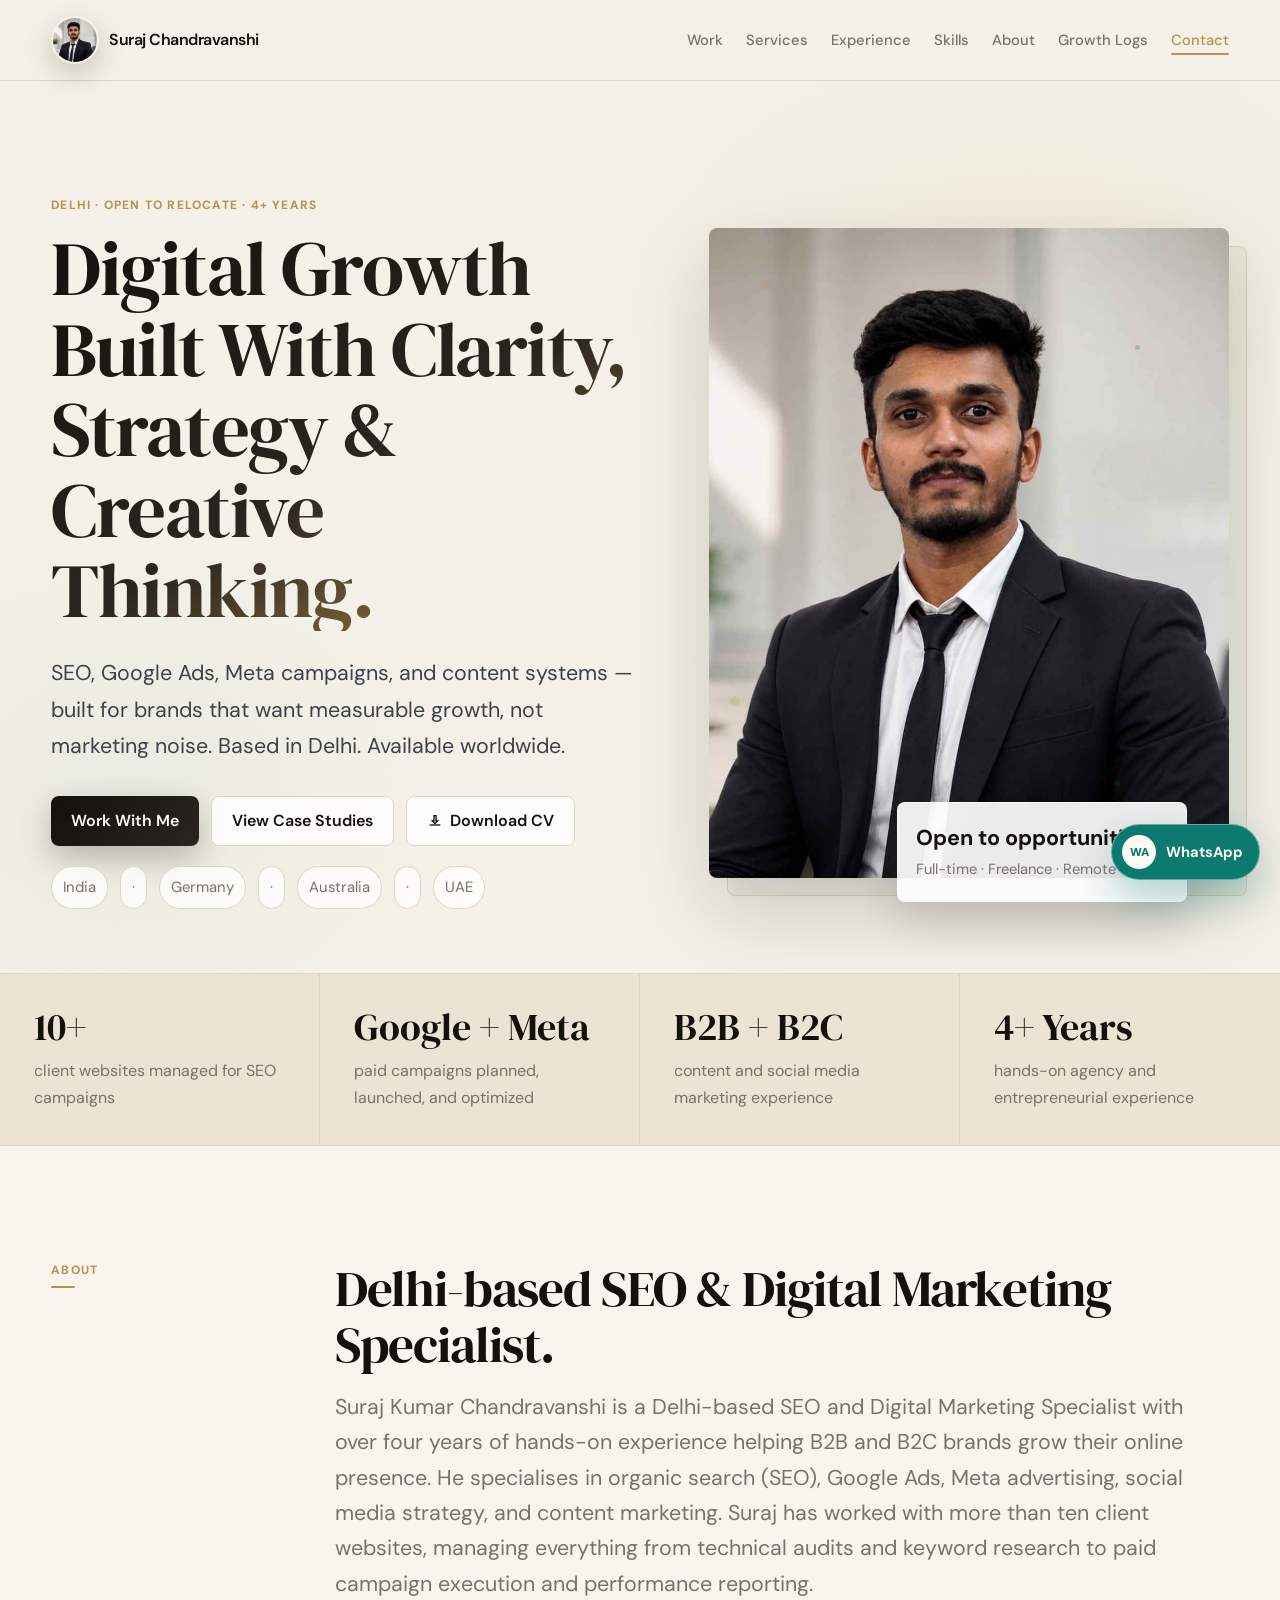
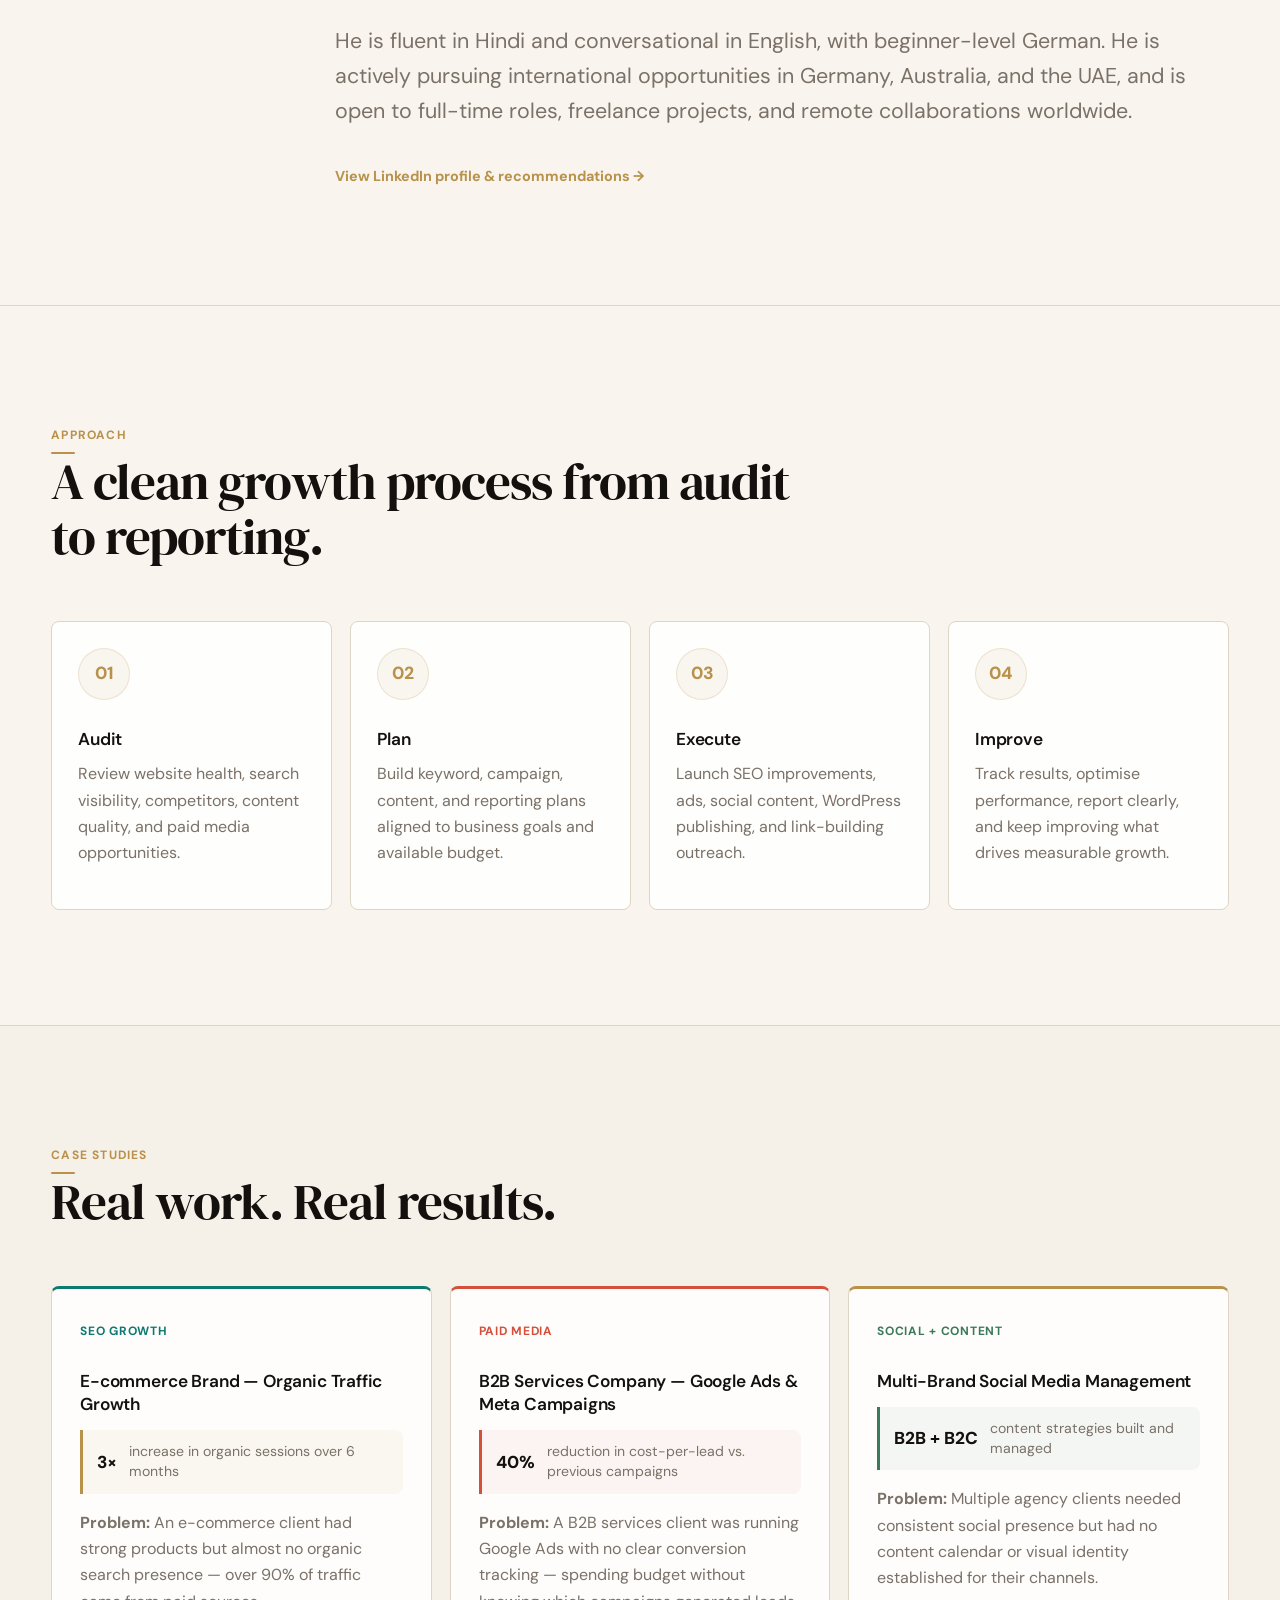
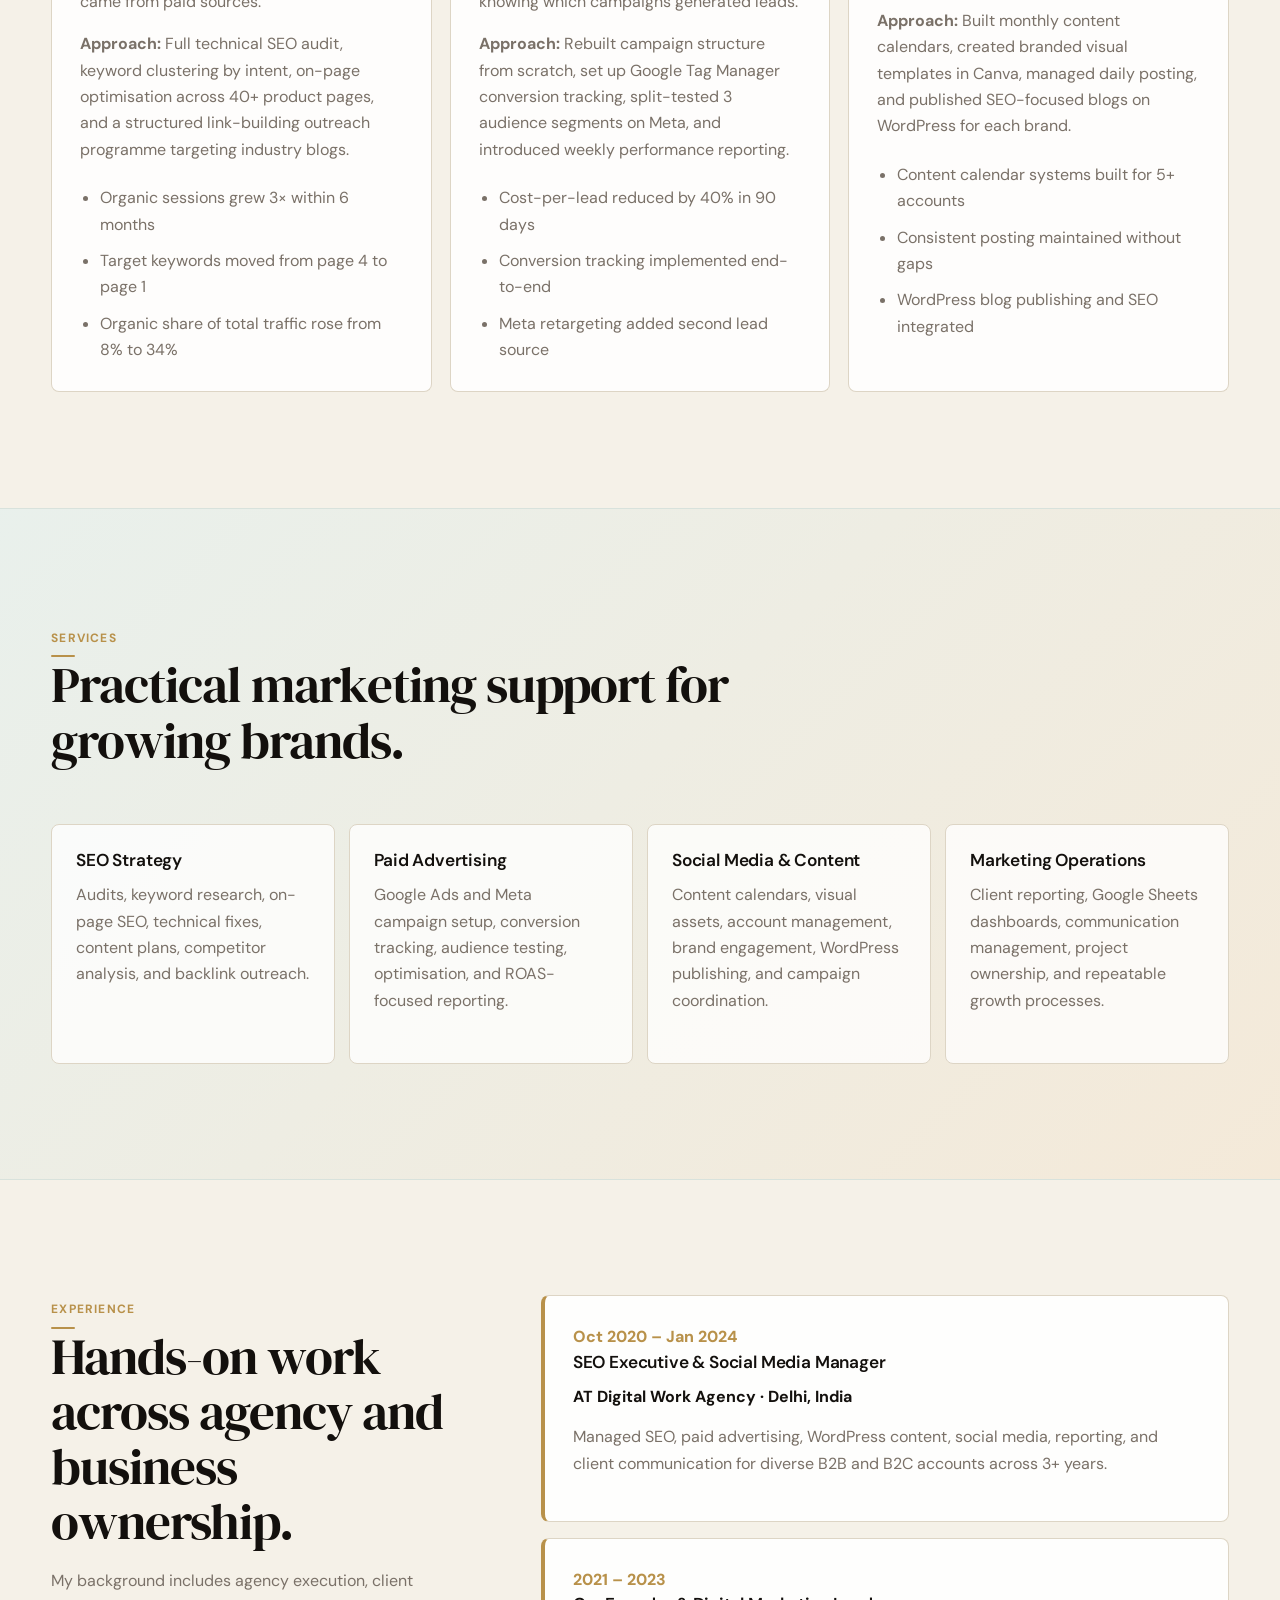
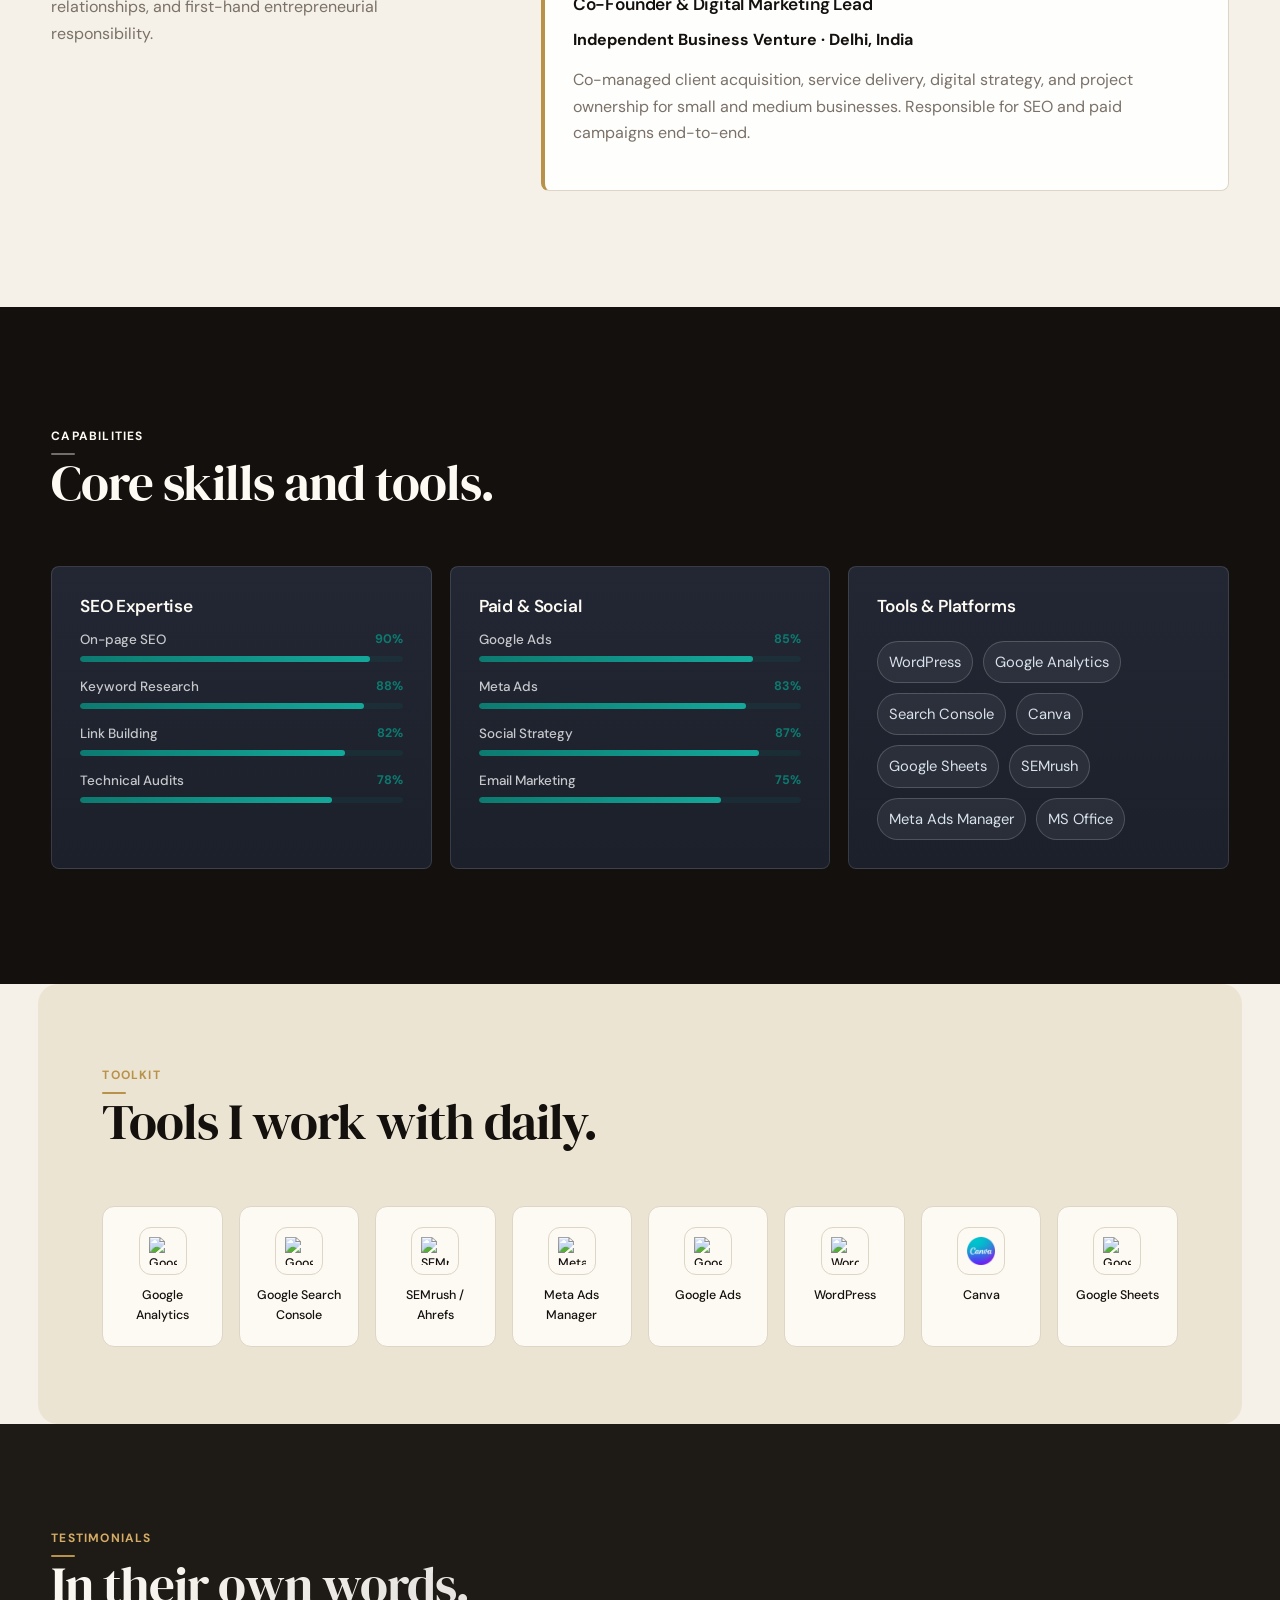
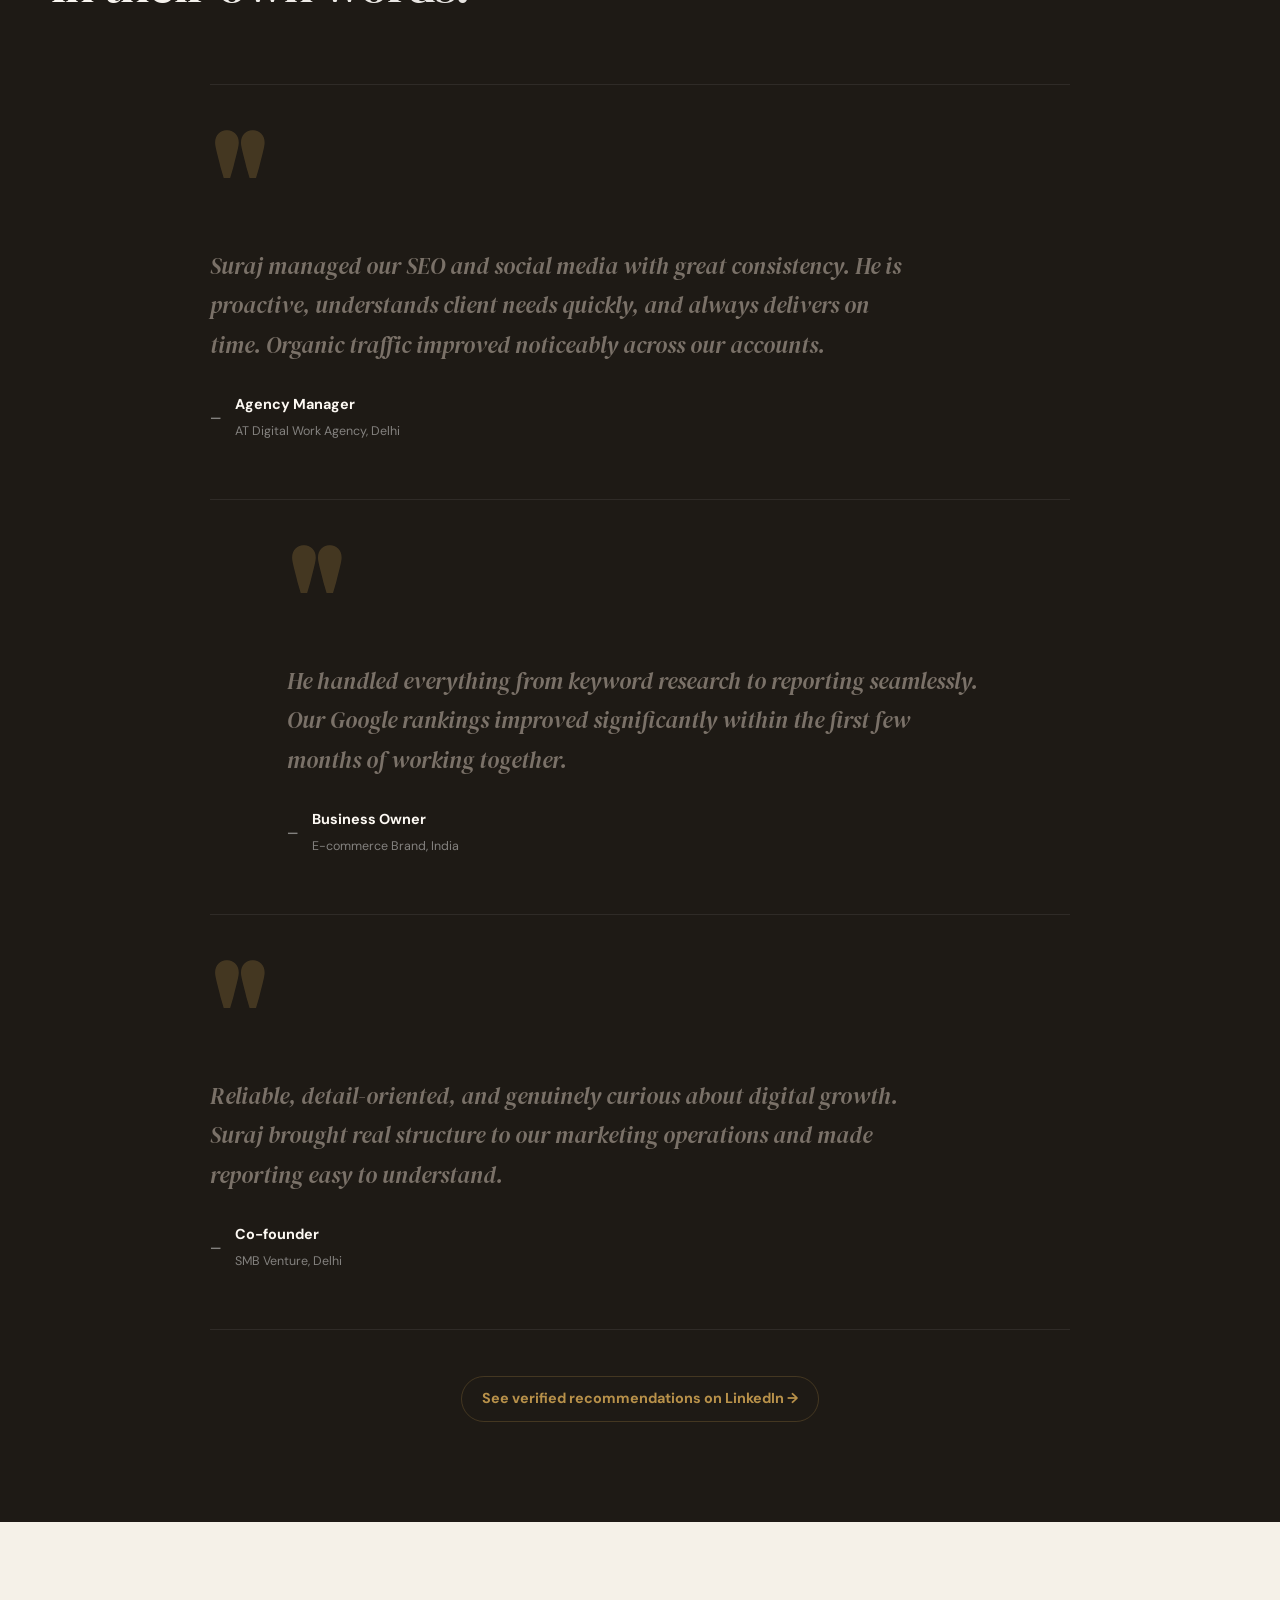
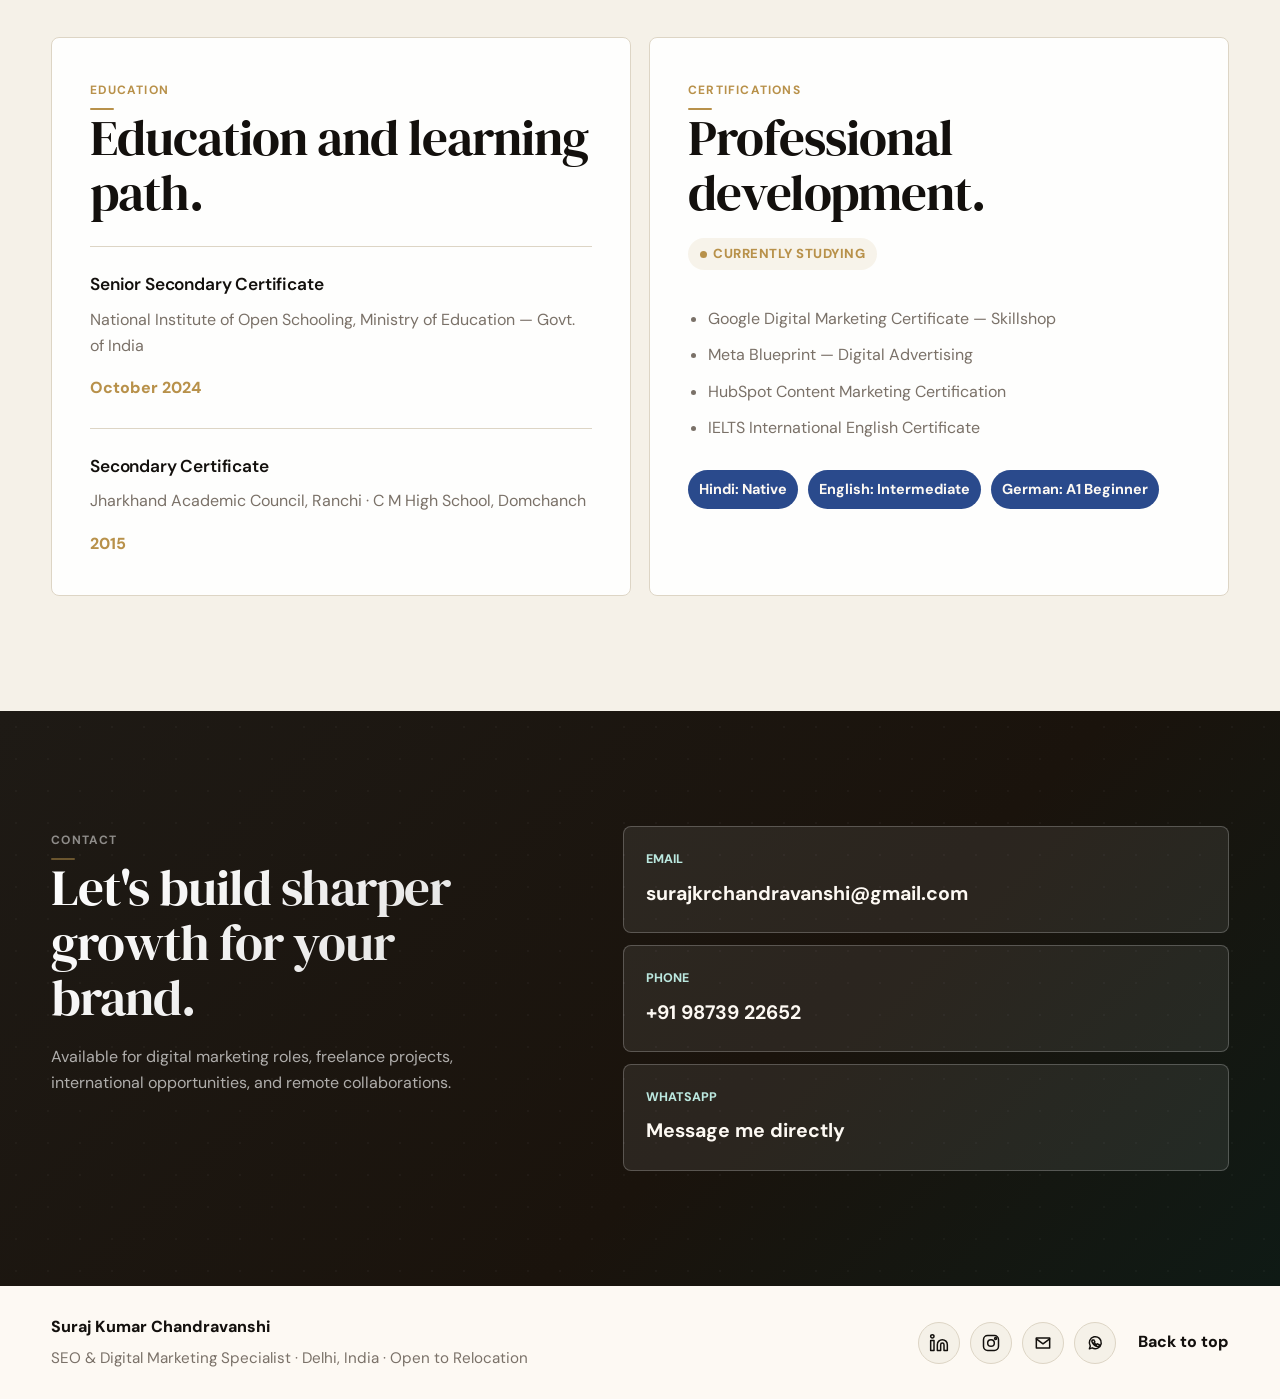
==== commit 246f9c57: "feat: DM Sans + DM Serif Display font system (Anthropic Söhne style), fix broken brand logo path, ad" ====
--- a/index.html
+++ b/index.html
@@ -24,7 +24,9 @@
     <!-- ═══ GOOGLE FONTS PRECONNECT & IMPORT ═══ -->
     <link rel="preconnect" href="https://fonts.googleapis.com" />
     <link rel="preconnect" href="https://fonts.gstatic.com" crossorigin />
-    <link href="https://fonts.googleapis.com/css2?family=Source+Sans+3:wght@400;500;600;700;800;900&family=Merriweather:ital,wght@0,400;0,700;0,900;1,400;1,700;1,900&family=Space+Grotesk:wght@500;600;700&display=swap" rel="stylesheet" />
+    <!-- DM Sans = closest Google Fonts match to Söhne (Anthropic's font) — clean, modern, humanist -->
+    <!-- DM Serif Display for editorial headings — pairs perfectly with DM Sans -->
+    <link href="https://fonts.googleapis.com/css2?family=DM+Sans:ital,opsz,wght@0,9..40,300;0,9..40,400;0,9..40,500;0,9..40,600;0,9..40,700;1,9..40,400&family=DM+Serif+Display:ital@0;1&display=swap" rel="stylesheet" />
     
     <link rel="icon" type="image/svg+xml" href="assets/favicon.svg" />
     <link rel="apple-touch-icon" href="assets/favicon.svg" />
@@ -119,9 +121,9 @@
 
     <header class="site-header" data-header>
       <a class="brand" href="#top" aria-label="Suraj Kumar Chandravanshi portfolio home">
-       <span class="brand-mark">
-  <img src="suraj-hero.jpg" alt="Suraj Logo">
-</span>
+        <span class="brand-mark">
+          <img src="assets/suraj-hero.jpg" alt="Suraj Kumar Chandravanshi" width="48" height="48" loading="eager" decoding="async" />
+        </span>
         <span>Suraj Chandravanshi</span>
       </a>
       <button class="nav-toggle" type="button" aria-label="Open menu" aria-expanded="false" aria-controls="site-nav" data-nav-toggle>
@@ -132,6 +134,7 @@
         <a href="#services">Services</a>
         <a href="#experience">Experience</a>
         <a href="#skills">Skills</a>
+        <a href="/about">About</a>
         <a href="/growth-logs">Growth Logs</a>
         <a href="#contact">Contact</a>
       </nav>
--- a/styles.css
+++ b/styles.css
@@ -63,7 +63,7 @@
   margin: 0;
   color: var(--ink);
   background: var(--paper);
-  font-family: "Source Sans 3", -apple-system, BlinkMacSystemFont, "Segoe UI", "Helvetica Neue", sans-serif;
+  font-family: "DM Sans", -apple-system, BlinkMacSystemFont, "Segoe UI", sans-serif;
   font-weight: 400;
   line-height: 1.65;
   -webkit-font-smoothing: antialiased;
@@ -103,7 +103,7 @@
 
 .brand {
   gap: 10px;
-  font-family: "Space Grotesk", -apple-system, BlinkMacSystemFont, "Segoe UI", "Helvetica Neue", sans-serif;
+  font-family: "DM Sans", sans-serif;
   font-weight: 700;
   letter-spacing: -0.5px;
 }
@@ -239,7 +239,7 @@
 
 h1,
 h2 {
-  font-family: "Merriweather", Georgia, serif;
+  font-family: "DM Serif Display", Georgia, serif;
   letter-spacing: -0.025em;
   font-weight: 900;
 }
@@ -248,7 +248,7 @@
   max-width: 720px;
   margin-bottom: 24px;
   font-size: clamp(2.6rem, 5.8vw, 5rem);
-  font-family: "Merriweather", Georgia, serif;
+  font-family: "DM Serif Display", Georgia, serif;
   font-weight: 900;
   line-height: 1.05;
   letter-spacing: -0.025em;
@@ -269,7 +269,7 @@
 h3 {
   margin-bottom: 10px;
   font-size: 1.1rem;
-  font-family: "Space Grotesk", -apple-system, BlinkMacSystemFont, "Segoe UI", "Helvetica Neue", sans-serif;
+  font-family: "DM Sans", sans-serif;
   font-weight: 700;
   line-height: 1.35;
   letter-spacing: -0.01em;
@@ -462,7 +462,7 @@
   color: var(--ink);
   font-size: clamp(1.45rem, 3vw, 2.45rem);
   line-height: 1;
-  font-family: "Merriweather", Georgia, serif;
+  font-family: "DM Serif Display", Georgia, serif;
   font-weight: 900;
 }
 
@@ -576,7 +576,7 @@
   color: var(--bronze);
   background: rgba(184,145,74,0.08);
   border: 1.5px solid rgba(184,145,74,0.2);
-  font-family: "Space Grotesk", -apple-system, BlinkMacSystemFont, "Segoe UI", "Helvetica Neue", sans-serif;
+  font-family: "DM Sans", sans-serif;
   font-size: 1.1rem;
   font-weight: 800;
 }
@@ -1353,7 +1353,7 @@
 }
 
 .pull-quote__mark {
-  font-family: "Merriweather", Georgia, serif;
+  font-family: "DM Serif Display", Georgia, serif;
   font-size: clamp(5rem, 10vw, 8rem);
   font-weight: 900;
   color: var(--bronze);
@@ -1364,7 +1364,7 @@
 }
 
 .pull-quote__text {
-  font-family: "Merriweather", Georgia, serif;
+  font-family: "DM Serif Display", Georgia, serif;
   font-size: clamp(1.1rem, 2.2vw, 1.45rem);
   font-weight: 400;
   font-style: italic;
@@ -1392,13 +1392,13 @@
   font-weight: 700;
   color: var(--white);
   font-style: normal;
-  font-family: "Space Grotesk", -apple-system, BlinkMacSystemFont, "Segoe UI", "Helvetica Neue", sans-serif;
+  font-family: "DM Sans", sans-serif;
 }
 
 .pull-quote__credit span {
   font-size: 0.78rem;
   color: rgba(255,255,255,0.45);
-  font-family: "Source Sans 3", -apple-system, BlinkMacSystemFont, "Segoe UI", "Helvetica Neue", sans-serif;
+  font-family: "DM Sans", -apple-system, BlinkMacSystemFont, "Segoe UI", sans-serif;
   font-style: normal;
 }
 
@@ -1607,3 +1607,69 @@
     flex: 1 1 145px;
   }
 }
+
+/* ================================================================
+   DM SANS SYSTEM — Anthropic/Söhne-style typography
+   ================================================================ */
+
+/* font-display swap for DM fonts */
+@font-face { font-family: "DM Sans"; font-display: swap; }
+@font-face { font-family: "DM Serif Display"; font-display: swap; }
+
+/* DM Sans uses optical sizing — enable it */
+body {
+  font-optical-sizing: auto;
+  font-variation-settings: "opsz" 14;
+}
+
+/* DM Serif Display headings — editorial weight */
+h1, h2 {
+  font-family: "DM Serif Display", Georgia, serif;
+  font-weight: 400; /* DM Serif Display only has weight 400 - it's inherently bold-looking */
+  letter-spacing: -0.02em;
+}
+
+h1 {
+  font-size: clamp(2.8rem, 6vw, 5.2rem);
+  line-height: 1.05;
+}
+
+h2 {
+  font-size: clamp(1.9rem, 4vw, 3.4rem);
+  line-height: 1.08;
+}
+
+h3 {
+  font-family: "DM Sans", sans-serif;
+  font-weight: 600;
+  font-size: 1.08rem;
+  letter-spacing: -0.01em;
+  line-height: 1.35;
+}
+
+/* Nav — DM Sans medium weight (matches Anthropic's nav) */
+.site-nav { font-family: "DM Sans", sans-serif; font-weight: 500; }
+.brand span { font-family: "DM Sans", sans-serif; font-weight: 600; }
+
+/* Buttons — DM Sans semibold */
+.button { font-family: "DM Sans", sans-serif; font-weight: 600; }
+
+/* Section kickers — DM Sans bold */
+.section-kicker, .eyebrow, .tag {
+  font-family: "DM Sans", sans-serif;
+  font-weight: 700;
+}
+
+/* Pull quote text — DM Serif Display italic */
+.pull-quote__text {
+  font-family: "DM Serif Display", Georgia, serif;
+  font-style: italic;
+  font-weight: 400;
+}
+
+/* Metrics numbers — DM Serif Display */
+.metrics strong {
+  font-family: "DM Serif Display", Georgia, serif;
+  font-weight: 400;
+}
+
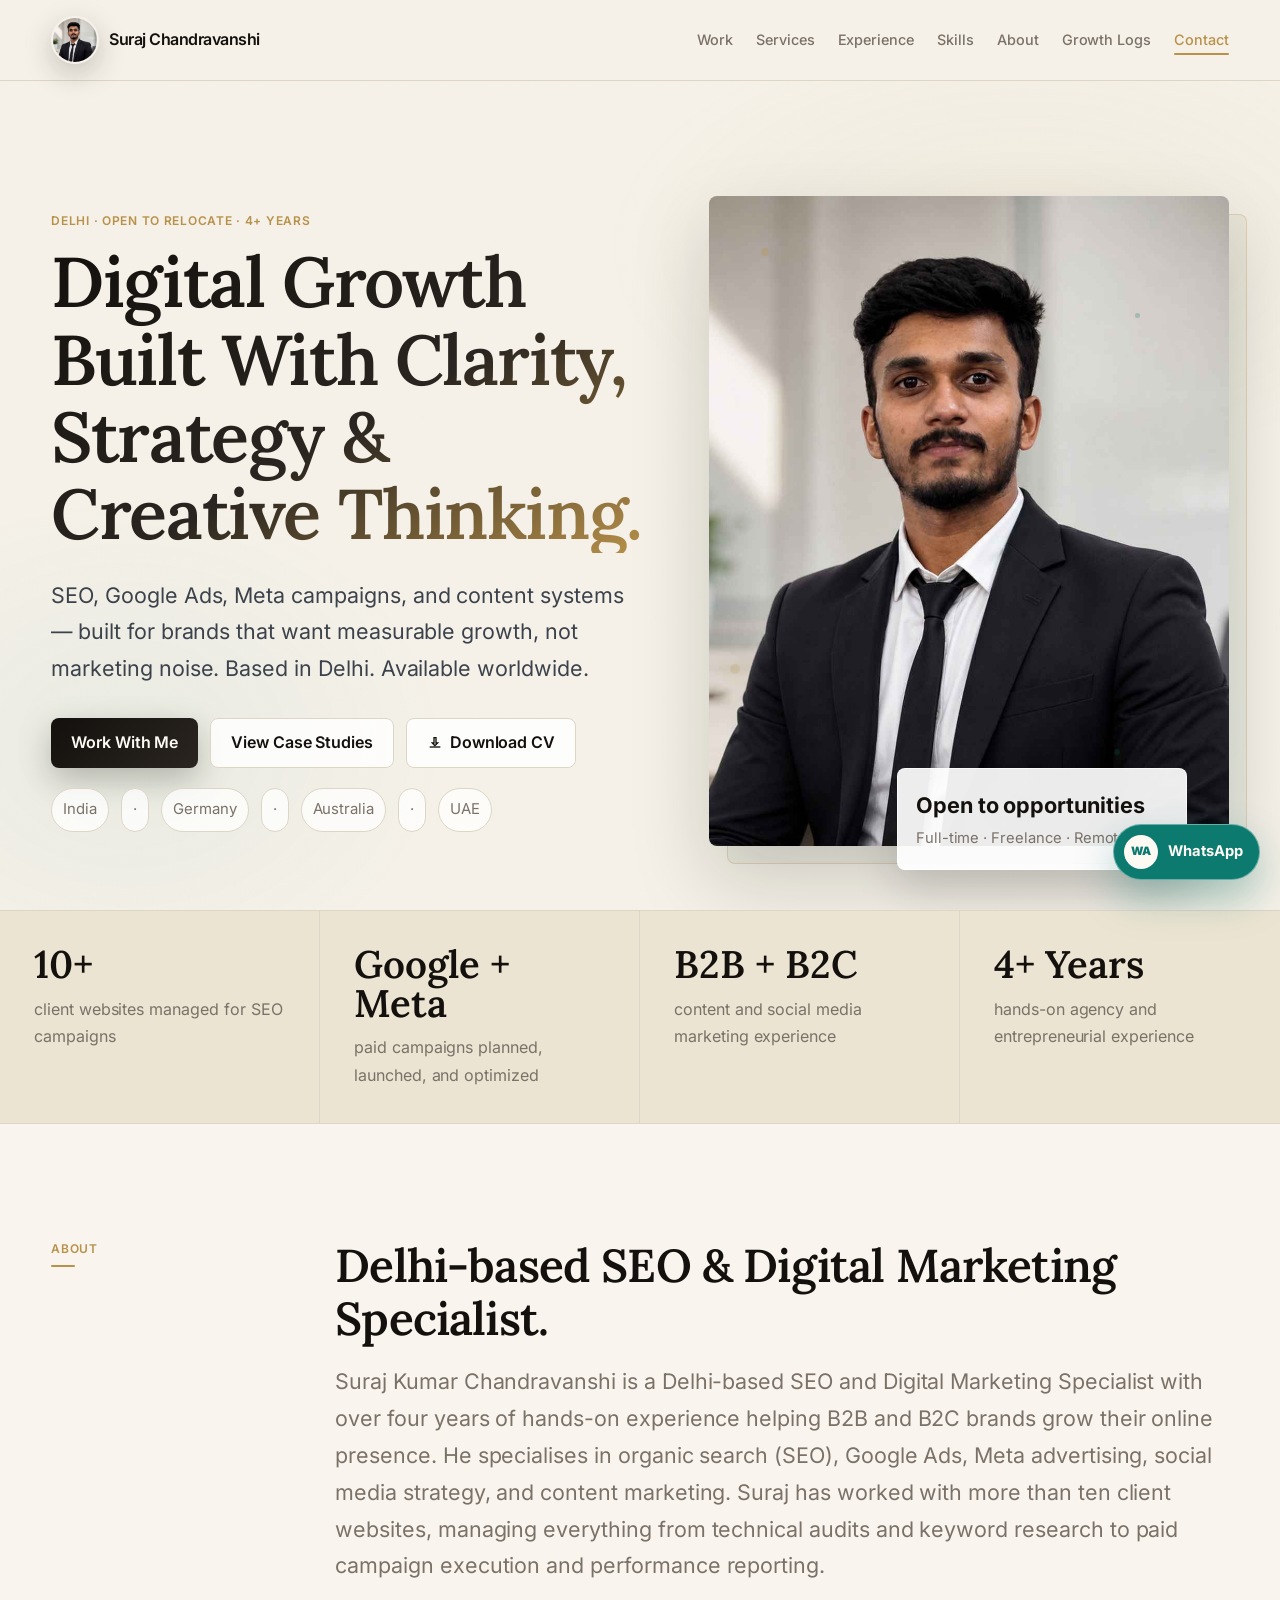
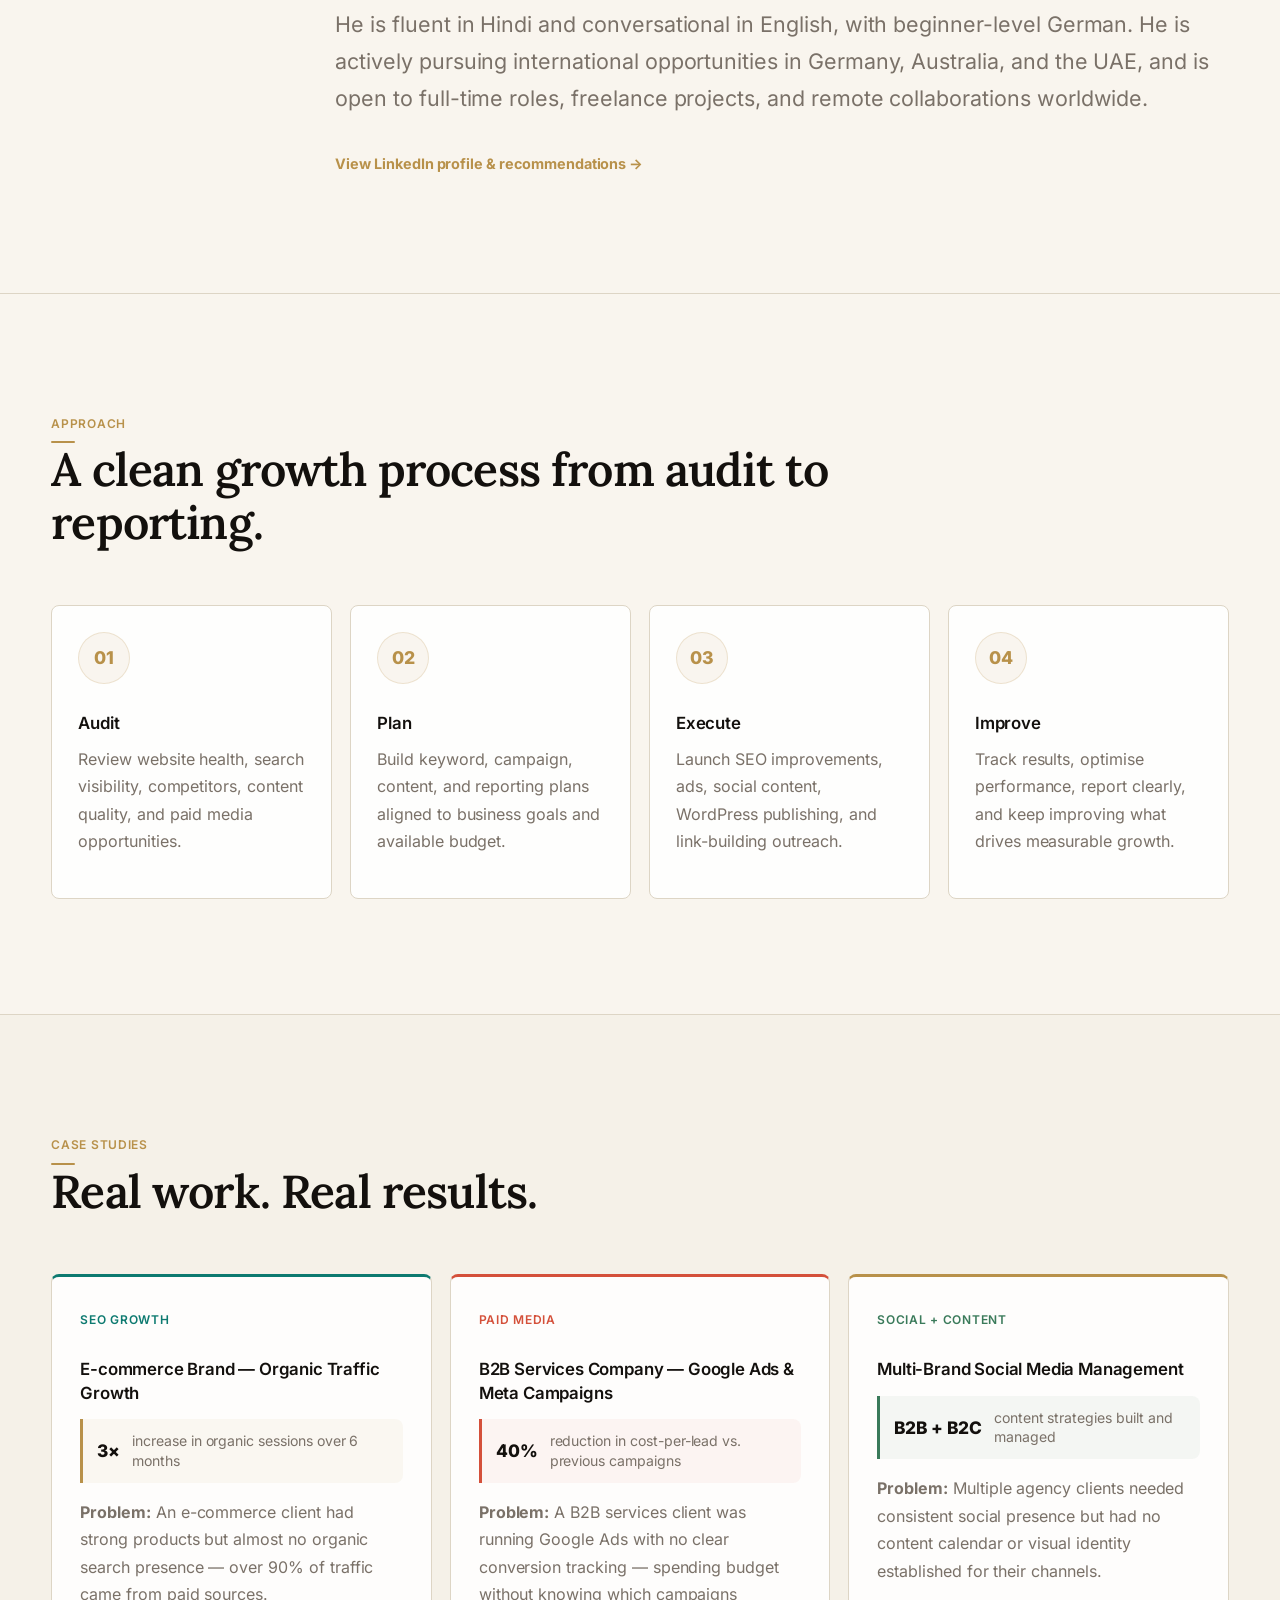
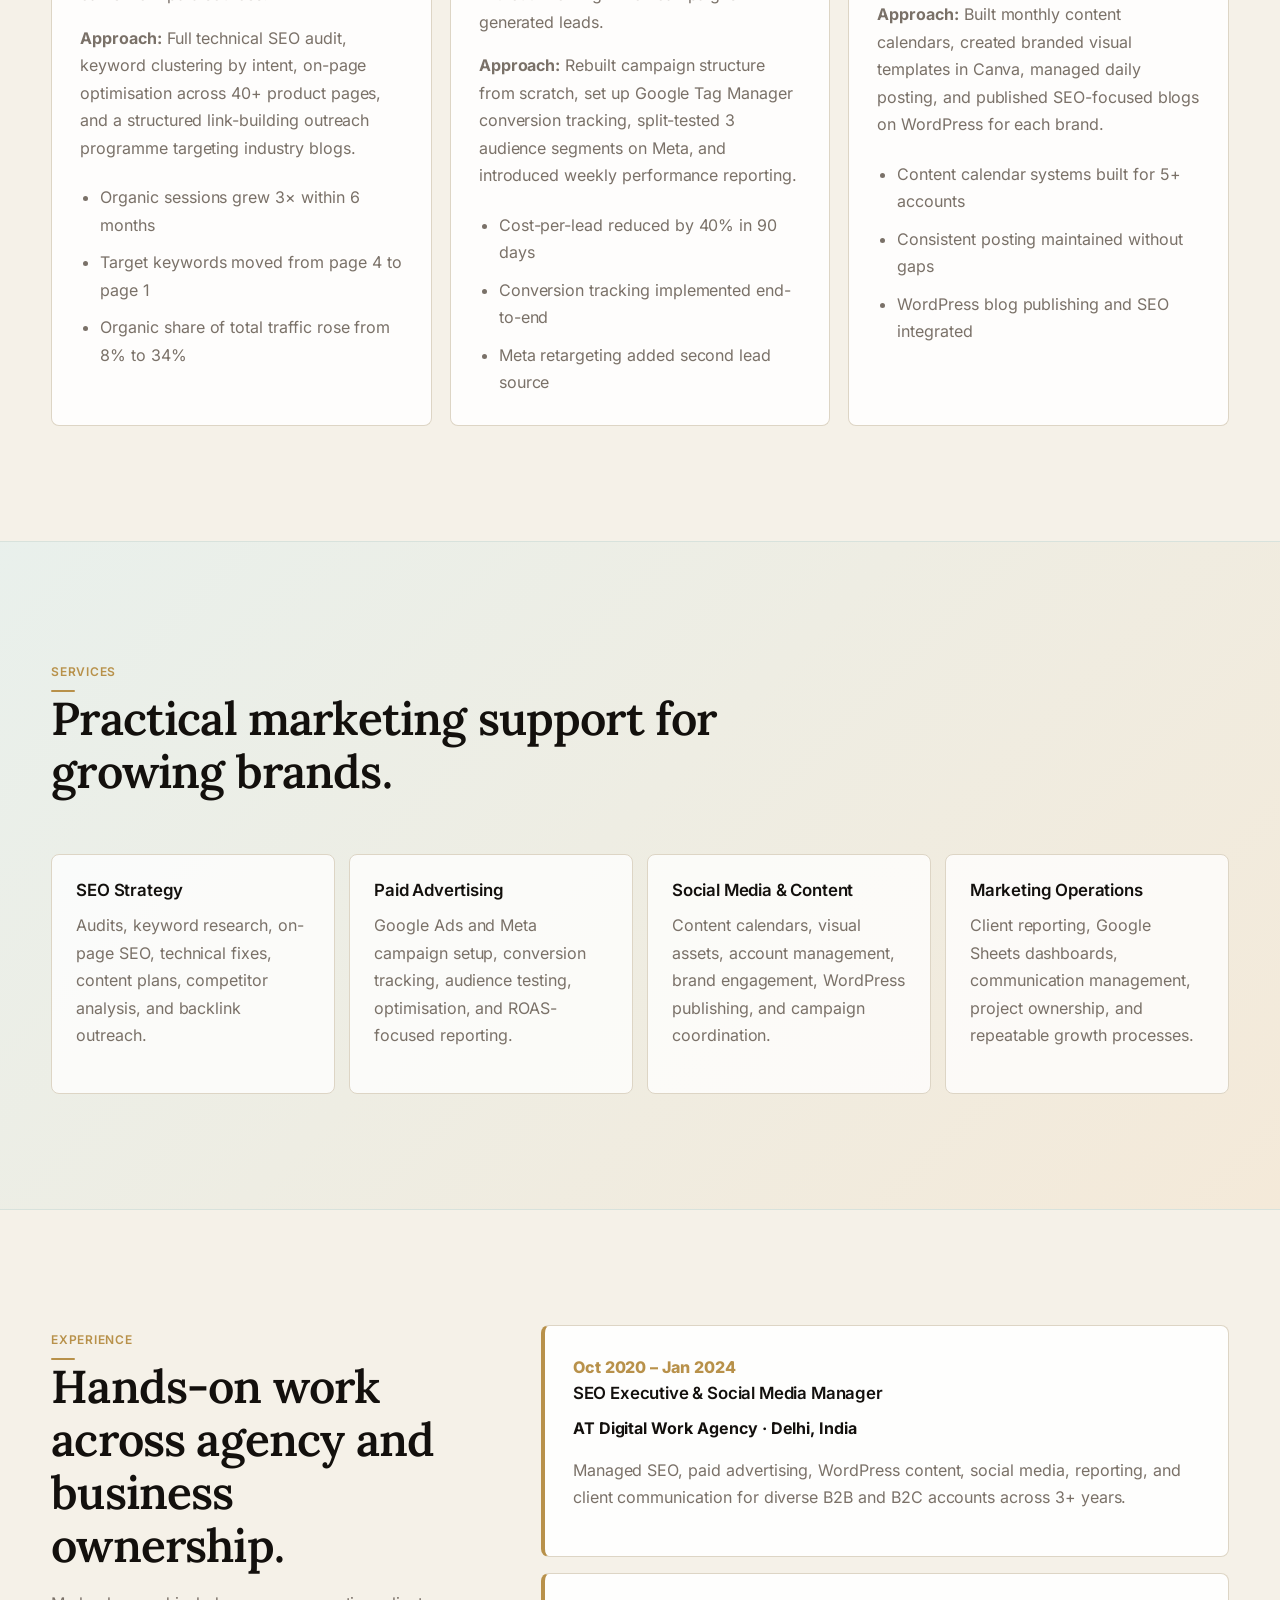
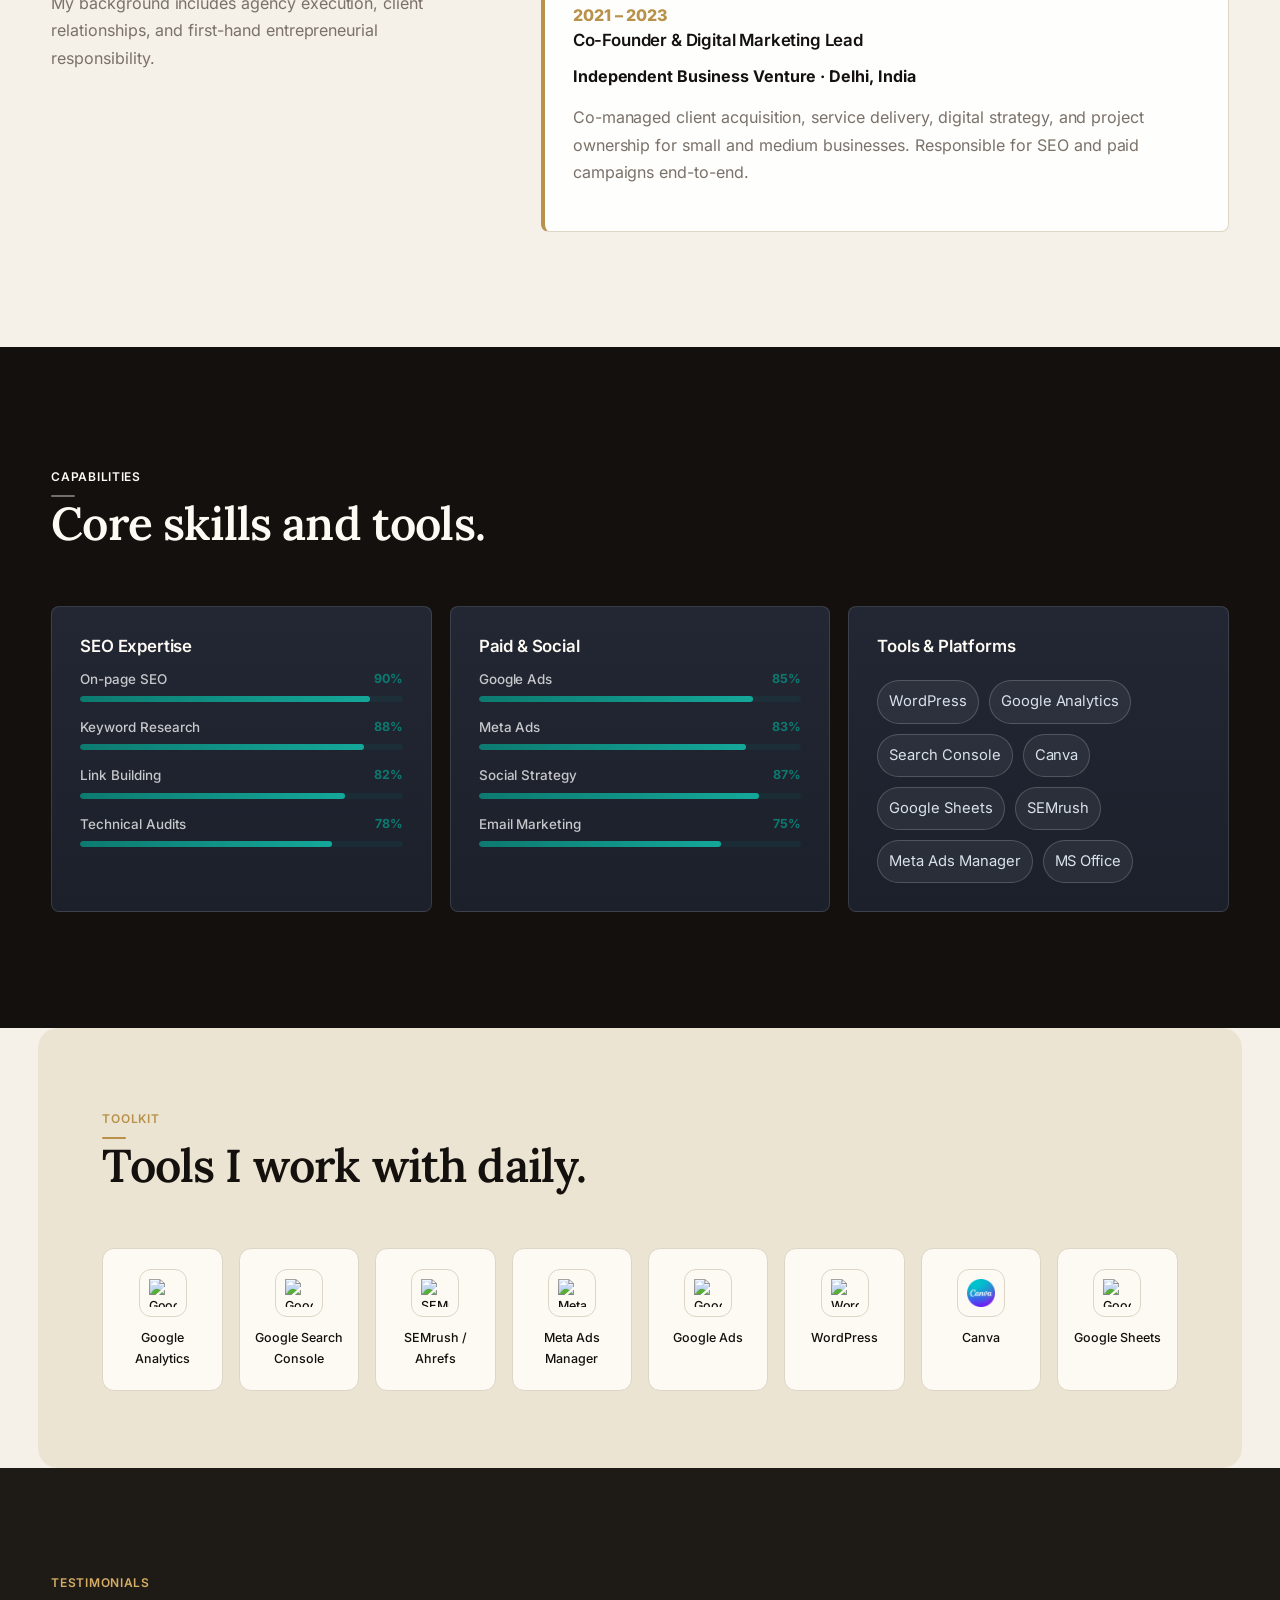
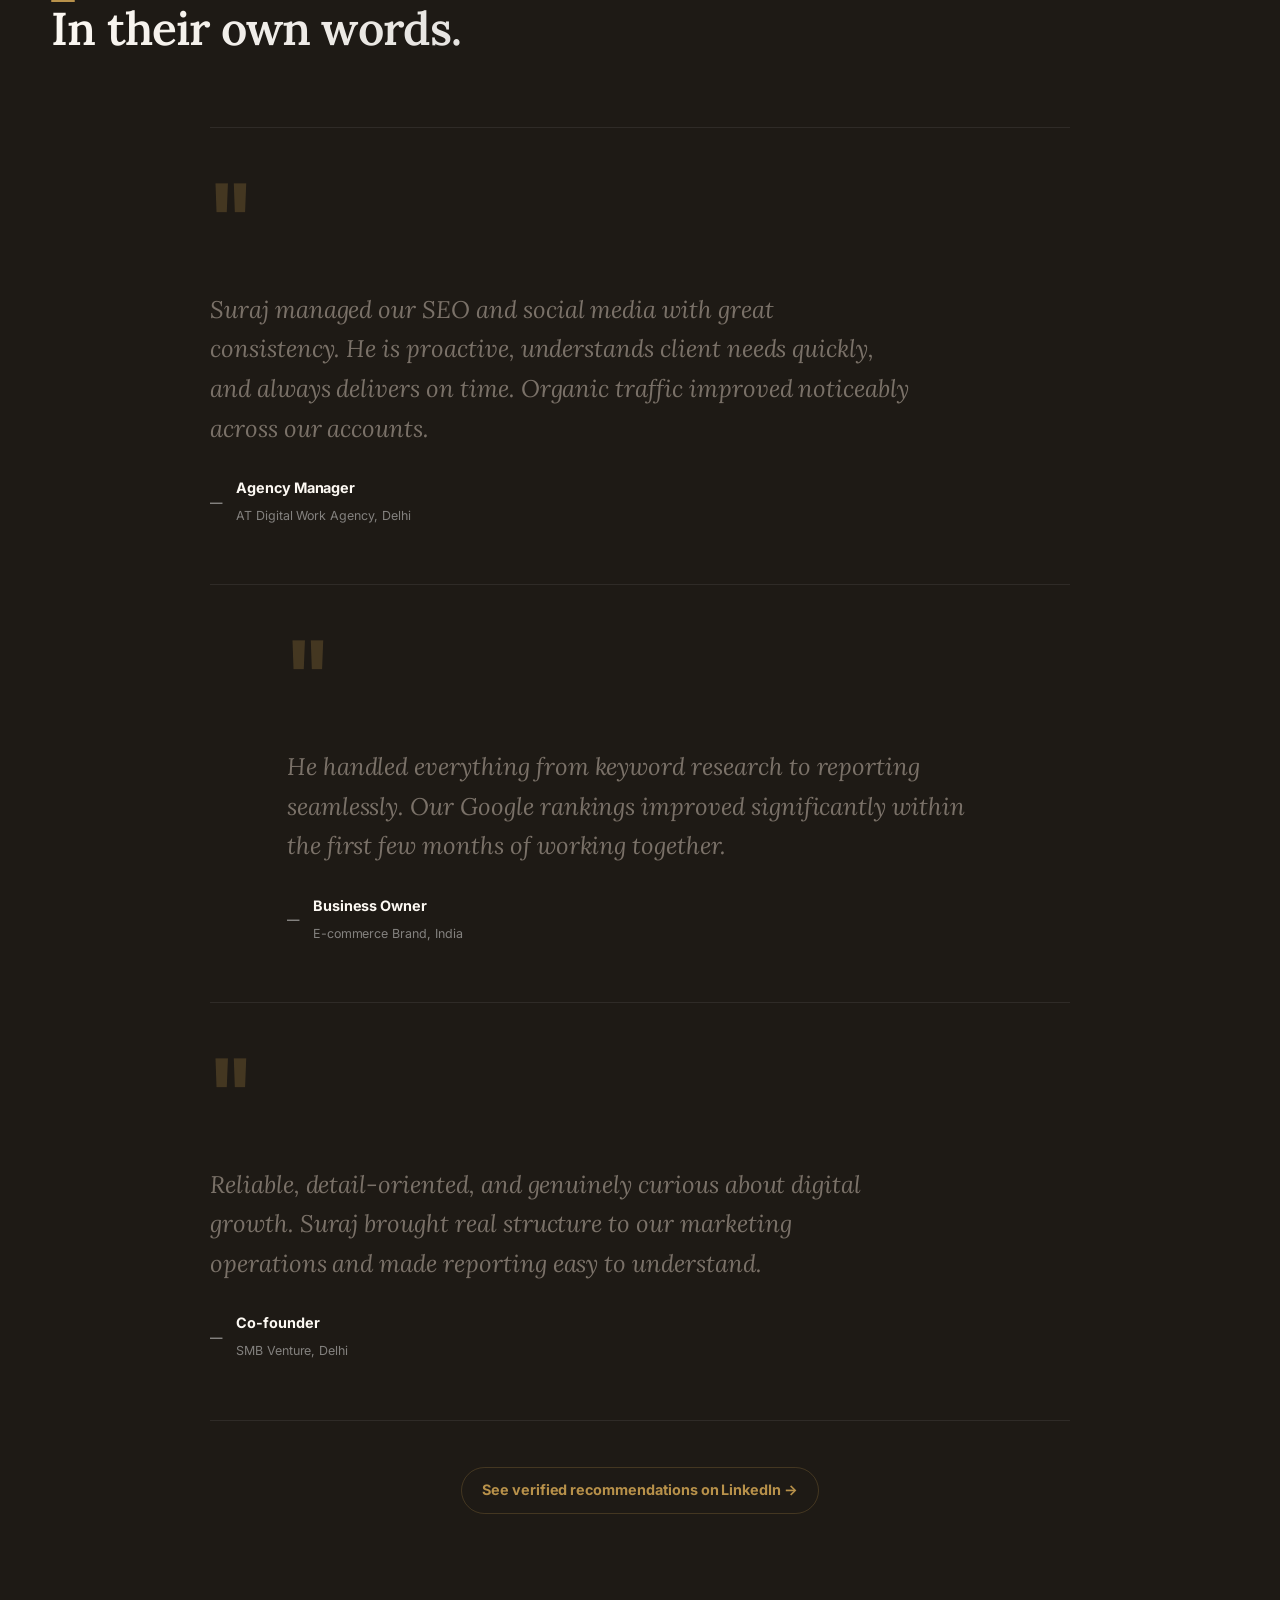
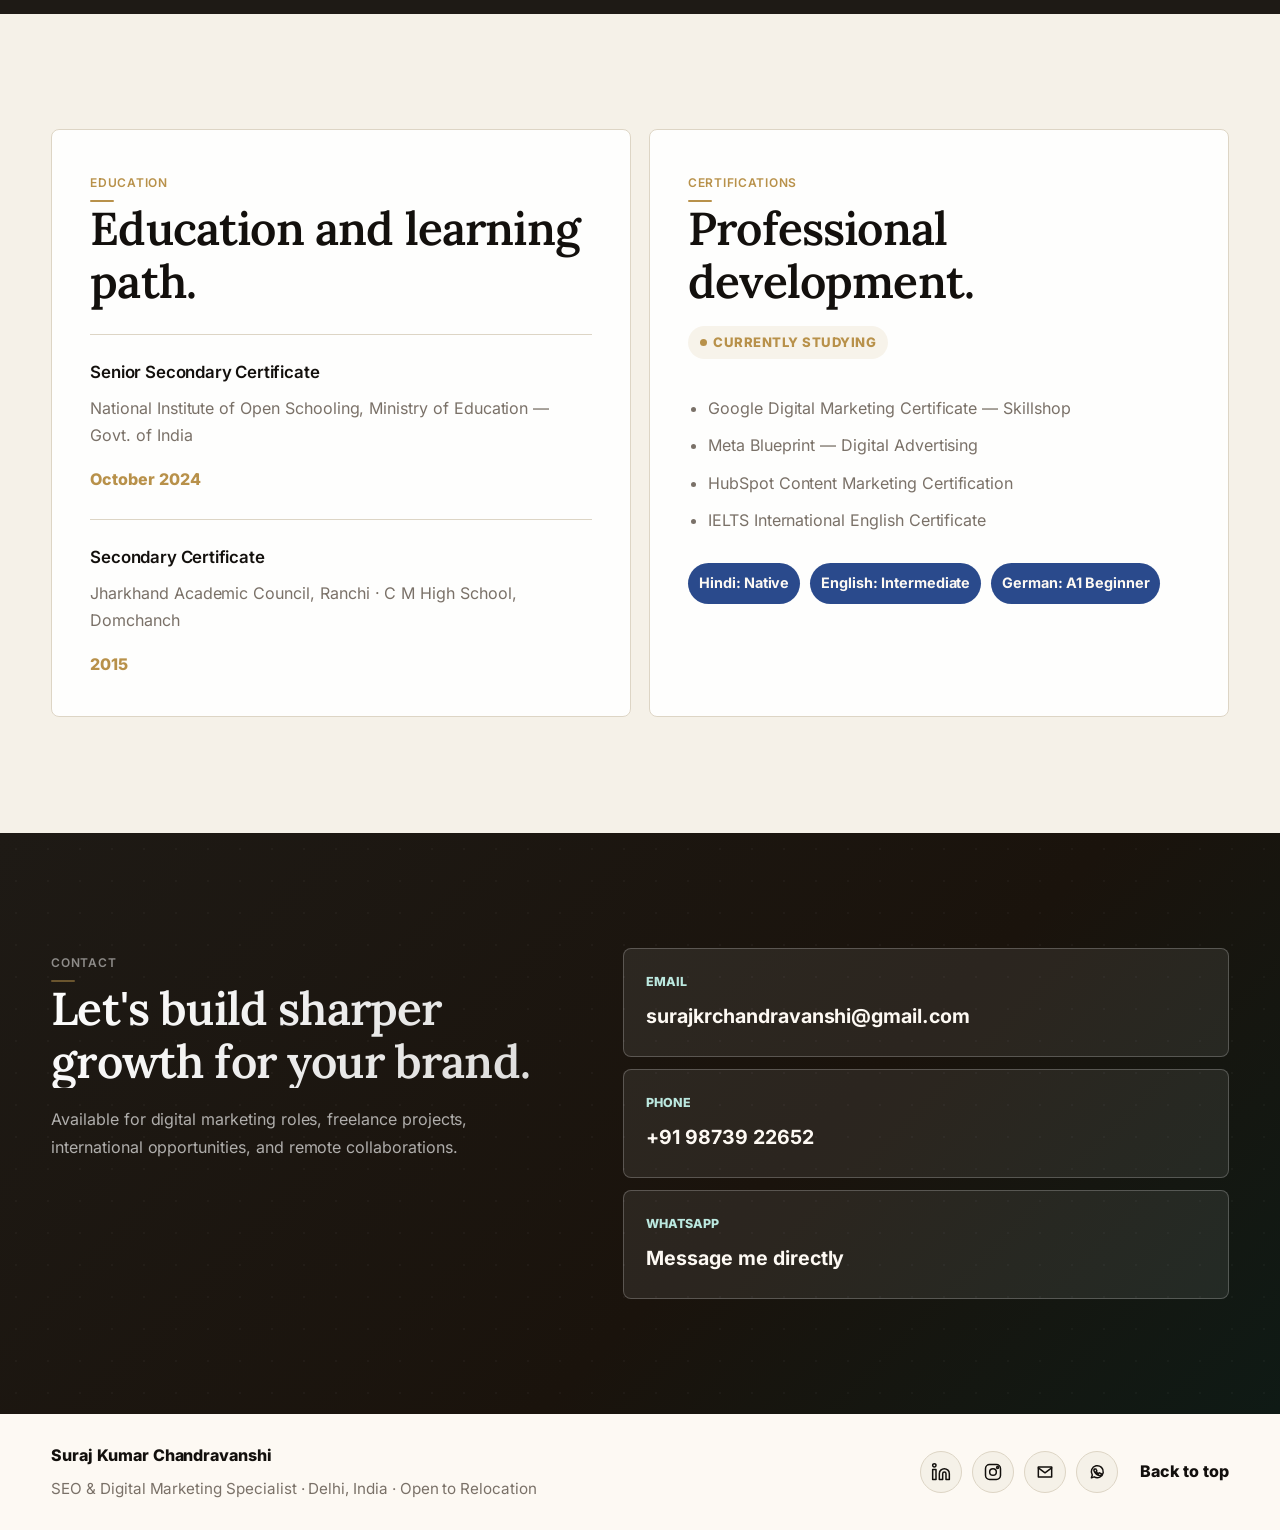
==== commit b6455bf5: "feat: Anthropic exact font system (Lora + Inter), fix brand logo path, About in nav, all files updat" ====
--- a/index.html
+++ b/index.html
@@ -26,7 +26,7 @@
     <link rel="preconnect" href="https://fonts.gstatic.com" crossorigin />
     <!-- DM Sans = closest Google Fonts match to Söhne (Anthropic's font) — clean, modern, humanist -->
     <!-- DM Serif Display for editorial headings — pairs perfectly with DM Sans -->
-    <link href="https://fonts.googleapis.com/css2?family=DM+Sans:ital,opsz,wght@0,9..40,300;0,9..40,400;0,9..40,500;0,9..40,600;0,9..40,700;1,9..40,400&family=DM+Serif+Display:ital@0;1&display=swap" rel="stylesheet" />
+    <link href="https://fonts.googleapis.com/css2?family=Lora:ital,wght@0,400;0,500;0,600;0,700;1,400;1,500&family=Inter:wght@400;450;500;600;700&display=swap" rel="stylesheet" />
     
     <link rel="icon" type="image/svg+xml" href="assets/favicon.svg" />
     <link rel="apple-touch-icon" href="assets/favicon.svg" />
--- a/styles.css
+++ b/styles.css
@@ -63,7 +63,7 @@
   margin: 0;
   color: var(--ink);
   background: var(--paper);
-  font-family: "DM Sans", -apple-system, BlinkMacSystemFont, "Segoe UI", sans-serif;
+  font-family: "Inter", -apple-system, BlinkMacSystemFont, "Segoe UI", Helvetica, Arial, sans-serif;
   font-weight: 400;
   line-height: 1.65;
   -webkit-font-smoothing: antialiased;
@@ -103,7 +103,7 @@
 
 .brand {
   gap: 10px;
-  font-family: "DM Sans", sans-serif;
+  font-family: "Inter", sans-serif;
   font-weight: 700;
   letter-spacing: -0.5px;
 }
@@ -239,7 +239,7 @@
 
 h1,
 h2 {
-  font-family: "DM Serif Display", Georgia, serif;
+  font-family: "Lora", Georgia, "Times New Roman", serif;
   letter-spacing: -0.025em;
   font-weight: 900;
 }
@@ -248,7 +248,7 @@
   max-width: 720px;
   margin-bottom: 24px;
   font-size: clamp(2.6rem, 5.8vw, 5rem);
-  font-family: "DM Serif Display", Georgia, serif;
+  font-family: "Lora", Georgia, "Times New Roman", serif;
   font-weight: 900;
   line-height: 1.05;
   letter-spacing: -0.025em;
@@ -269,7 +269,7 @@
 h3 {
   margin-bottom: 10px;
   font-size: 1.1rem;
-  font-family: "DM Sans", sans-serif;
+  font-family: "Inter", sans-serif;
   font-weight: 700;
   line-height: 1.35;
   letter-spacing: -0.01em;
@@ -462,7 +462,7 @@
   color: var(--ink);
   font-size: clamp(1.45rem, 3vw, 2.45rem);
   line-height: 1;
-  font-family: "DM Serif Display", Georgia, serif;
+  font-family: "Lora", Georgia, "Times New Roman", serif;
   font-weight: 900;
 }
 
@@ -576,7 +576,7 @@
   color: var(--bronze);
   background: rgba(184,145,74,0.08);
   border: 1.5px solid rgba(184,145,74,0.2);
-  font-family: "DM Sans", sans-serif;
+  font-family: "Inter", sans-serif;
   font-size: 1.1rem;
   font-weight: 800;
 }
@@ -1353,7 +1353,7 @@
 }
 
 .pull-quote__mark {
-  font-family: "DM Serif Display", Georgia, serif;
+  font-family: "Lora", Georgia, "Times New Roman", serif;
   font-size: clamp(5rem, 10vw, 8rem);
   font-weight: 900;
   color: var(--bronze);
@@ -1364,7 +1364,7 @@
 }
 
 .pull-quote__text {
-  font-family: "DM Serif Display", Georgia, serif;
+  font-family: "Lora", Georgia, "Times New Roman", serif;
   font-size: clamp(1.1rem, 2.2vw, 1.45rem);
   font-weight: 400;
   font-style: italic;
@@ -1392,13 +1392,13 @@
   font-weight: 700;
   color: var(--white);
   font-style: normal;
-  font-family: "DM Sans", sans-serif;
+  font-family: "Inter", sans-serif;
 }
 
 .pull-quote__credit span {
   font-size: 0.78rem;
   color: rgba(255,255,255,0.45);
-  font-family: "DM Sans", -apple-system, BlinkMacSystemFont, "Segoe UI", sans-serif;
+  font-family: "Inter", -apple-system, BlinkMacSystemFont, "Segoe UI", Helvetica, Arial, sans-serif;
   font-style: normal;
 }
 
@@ -1613,8 +1613,8 @@
    ================================================================ */
 
 /* font-display swap for DM fonts */
-@font-face { font-family: "DM Sans"; font-display: swap; }
-@font-face { font-family: "DM Serif Display"; font-display: swap; }
+@font-face { font-family: "Inter"; font-display: swap; }
+@font-face { font-family: "Lora"; font-display: swap; }
 
 /* DM Sans uses optical sizing — enable it */
 body {
@@ -1624,7 +1624,7 @@
 
 /* DM Serif Display headings — editorial weight */
 h1, h2 {
-  font-family: "DM Serif Display", Georgia, serif;
+  font-family: "Lora", Georgia, "Times New Roman", serif;
   font-weight: 400; /* DM Serif Display only has weight 400 - it's inherently bold-looking */
   letter-spacing: -0.02em;
 }
@@ -1640,7 +1640,7 @@
 }
 
 h3 {
-  font-family: "DM Sans", sans-serif;
+  font-family: "Inter", sans-serif;
   font-weight: 600;
   font-size: 1.08rem;
   letter-spacing: -0.01em;
@@ -1648,28 +1648,127 @@
 }
 
 /* Nav — DM Sans medium weight (matches Anthropic's nav) */
-.site-nav { font-family: "DM Sans", sans-serif; font-weight: 500; }
-.brand span { font-family: "DM Sans", sans-serif; font-weight: 600; }
+.site-nav { font-family: "Inter", sans-serif; font-weight: 500; }
+.brand span { font-family: "Inter", sans-serif; font-weight: 600; }
 
 /* Buttons — DM Sans semibold */
-.button { font-family: "DM Sans", sans-serif; font-weight: 600; }
+.button { font-family: "Inter", sans-serif; font-weight: 600; }
 
 /* Section kickers — DM Sans bold */
 .section-kicker, .eyebrow, .tag {
-  font-family: "DM Sans", sans-serif;
+  font-family: "Inter", sans-serif;
   font-weight: 700;
 }
 
 /* Pull quote text — DM Serif Display italic */
 .pull-quote__text {
-  font-family: "DM Serif Display", Georgia, serif;
+  font-family: "Lora", Georgia, "Times New Roman", serif;
   font-style: italic;
   font-weight: 400;
 }
 
 /* Metrics numbers — DM Serif Display */
 .metrics strong {
-  font-family: "DM Serif Display", Georgia, serif;
+  font-family: "Lora", Georgia, "Times New Roman", serif;
   font-weight: 400;
 }
 
+
+/* ================================================================
+   ANTHROPIC BLOG EXACT FONT SYSTEM
+   Lora (Tiempos Text equivalent) + Inter (Anthropic Sans equivalent)
+   ================================================================ */
+
+/* font-display swap */
+@font-face { font-family: "Lora"; font-display: swap; }
+@font-face { font-family: "Inter"; font-display: swap; }
+
+/* BODY — Inter, Anthropic's clean humanist sans */
+body {
+  font-family: "Inter", -apple-system, BlinkMacSystemFont, "Segoe UI", Helvetica, Arial, sans-serif;
+  font-weight: 400;
+  font-size: 1rem;
+  line-height: 1.72;
+  letter-spacing: -0.003em;
+  -webkit-font-smoothing: antialiased;
+  -moz-osx-font-smoothing: grayscale;
+  font-optical-sizing: auto;
+}
+
+/* H1 — Lora medium weight, editorial, generous size */
+h1 {
+  font-family: "Lora", Georgia, "Times New Roman", serif;
+  font-weight: 600;
+  font-size: clamp(2.4rem, 5.5vw, 4.8rem);
+  line-height: 1.1;
+  letter-spacing: -0.02em;
+}
+
+/* H2 — Lora, section headings */
+h2 {
+  font-family: "Lora", Georgia, "Times New Roman", serif;
+  font-weight: 600;
+  font-size: clamp(1.7rem, 3.6vw, 3rem);
+  line-height: 1.15;
+  letter-spacing: -0.018em;
+}
+
+/* H3 — Inter semibold (UI labels, card titles) */
+h3 {
+  font-family: "Inter", sans-serif;
+  font-weight: 600;
+  font-size: 1.05rem;
+  line-height: 1.4;
+  letter-spacing: -0.01em;
+}
+
+/* Nav — Inter medium, exactly like Anthropic's nav */
+.site-nav { font-family: "Inter", sans-serif; font-weight: 500; font-size: 0.9rem; }
+.brand span { font-family: "Inter", sans-serif; font-weight: 600; }
+
+/* Buttons — Inter semibold */
+.button { font-family: "Inter", sans-serif; font-weight: 600; letter-spacing: -0.005em; }
+
+/* Section kickers / tags — Inter bold caps */
+.section-kicker, .eyebrow, .tag {
+  font-family: "Inter", sans-serif;
+  font-weight: 600;
+  letter-spacing: 0.06em;
+}
+
+/* Testimonial pull quotes — Lora italic (editorial serif) */
+.pull-quote__text {
+  font-family: "Lora", Georgia, serif;
+  font-style: italic;
+  font-weight: 400;
+  font-size: clamp(1.15rem, 2.2vw, 1.5rem);
+  line-height: 1.65;
+}
+
+/* Metrics numbers — Lora, editorial figures */
+.metrics strong {
+  font-family: "Lora", Georgia, serif;
+  font-weight: 600;
+  font-size: clamp(1.5rem, 3vw, 2.4rem);
+}
+
+/* Blog post body — Inter at 400, very readable */
+.gl-post-content__inner {
+  font-family: "Inter", sans-serif;
+  font-size: 1.07rem;
+  line-height: 1.8;
+  letter-spacing: -0.003em;
+}
+
+/* Blog post headings — Lora */
+.gl-post-hero__title,
+.gl-post-content__inner h2,
+.gl-post-content__inner h3,
+.gl-related__title {
+  font-family: "Lora", Georgia, serif;
+}
+
+/* About page */
+.about-page__body p { font-family: "Inter", sans-serif; line-height: 1.78; }
+.about-page__name { font-family: "Lora", Georgia, serif; }
+
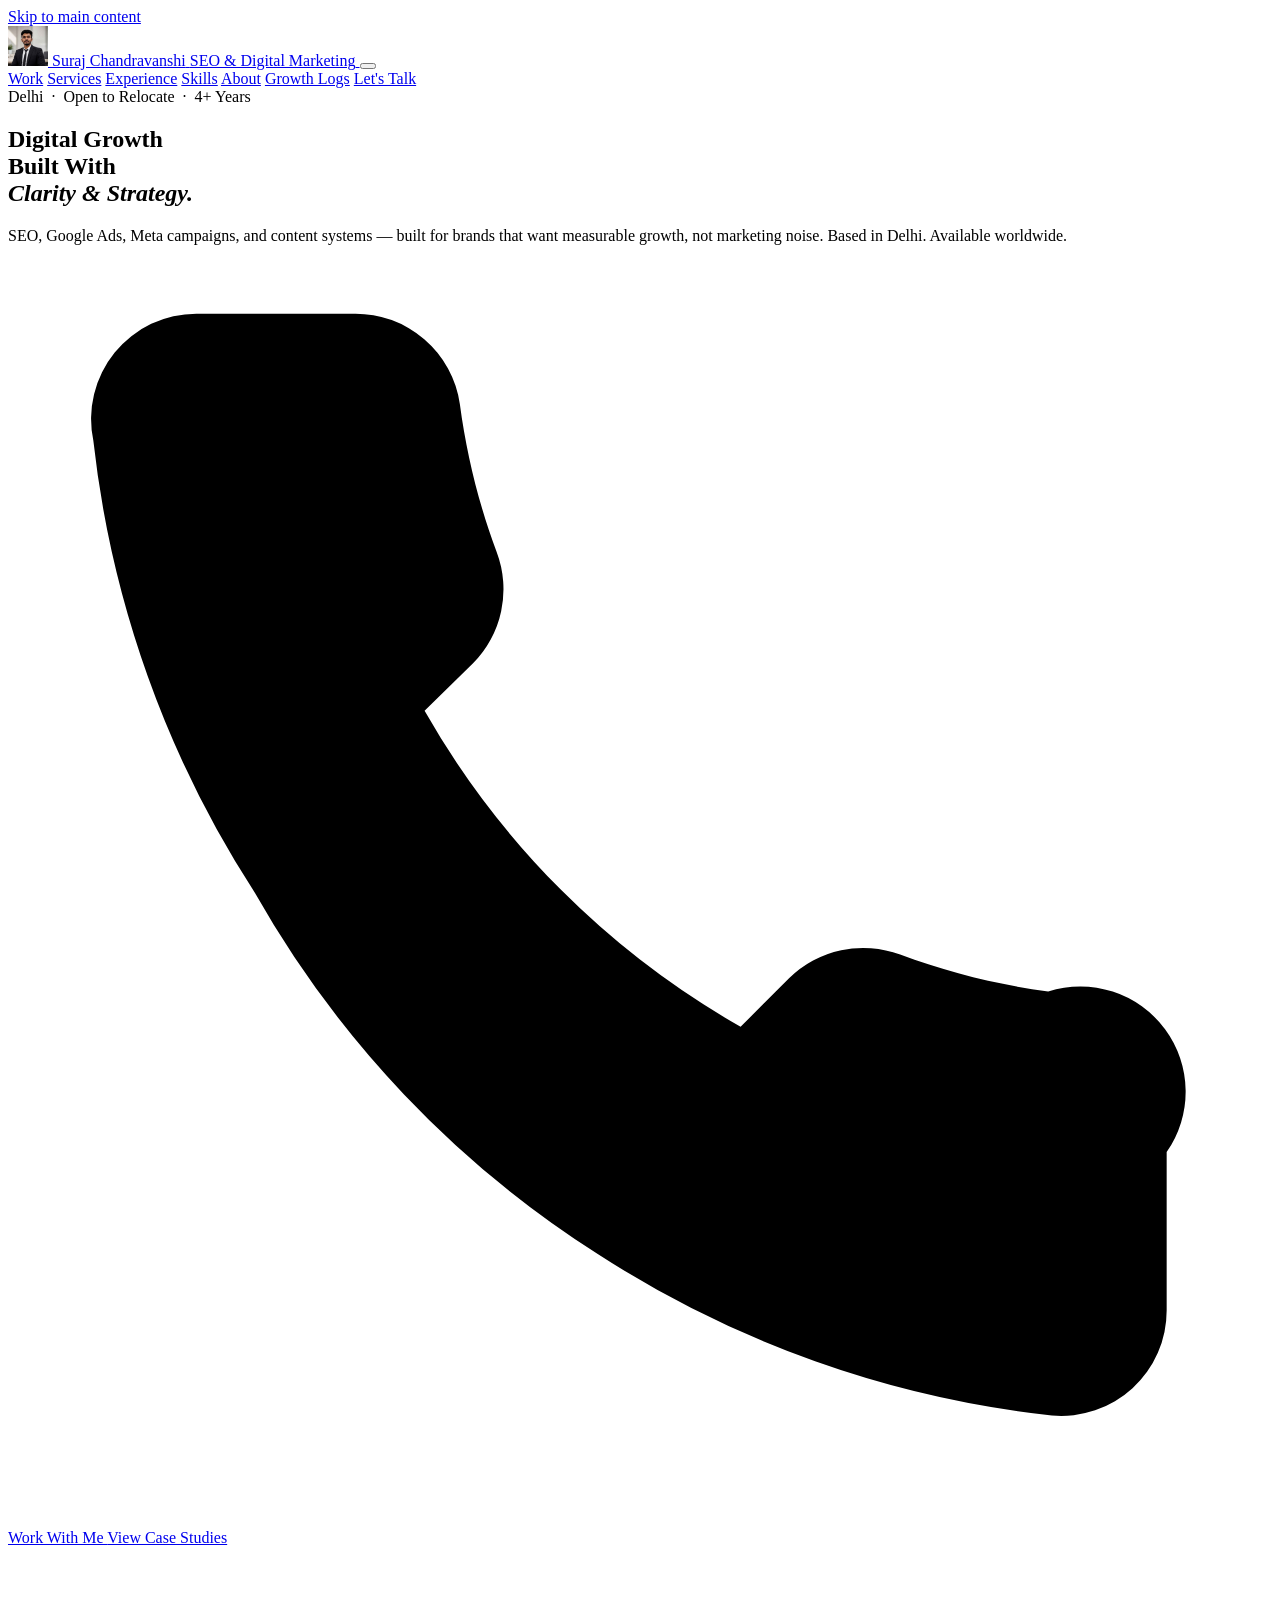
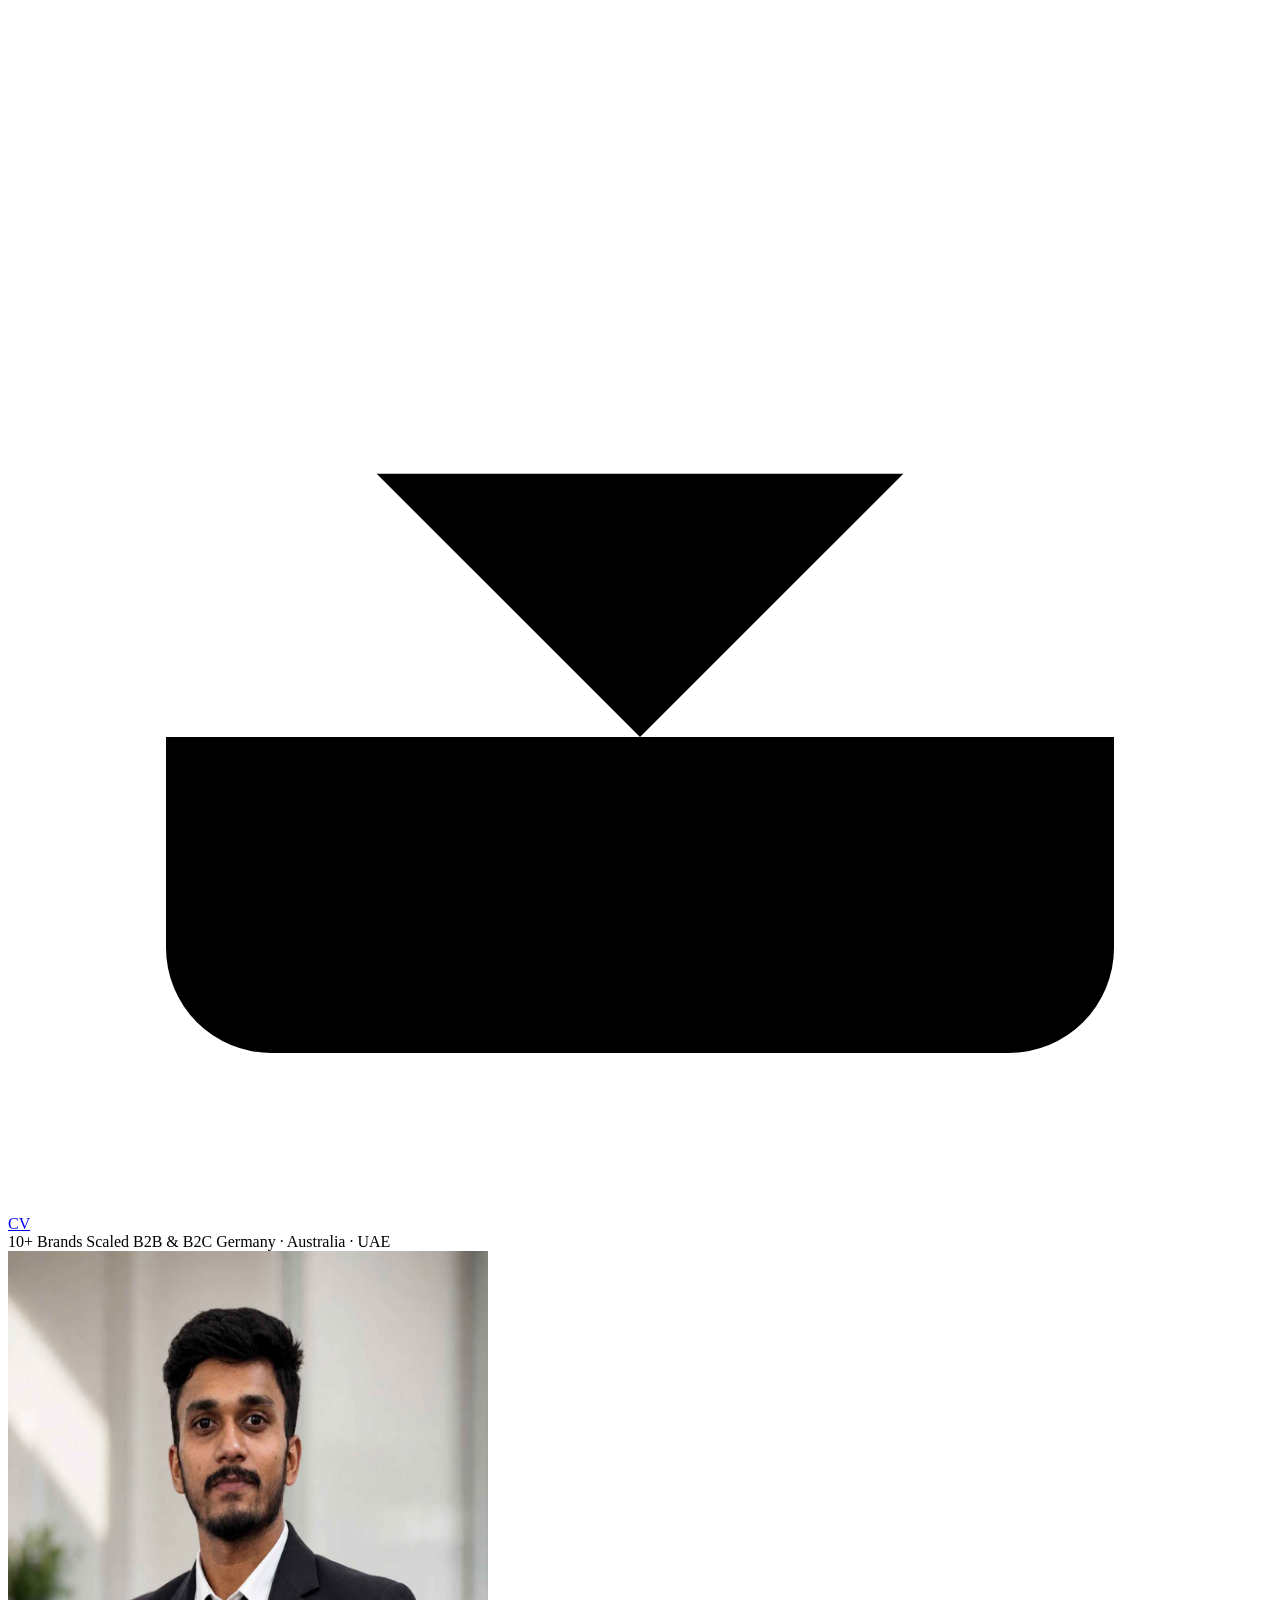
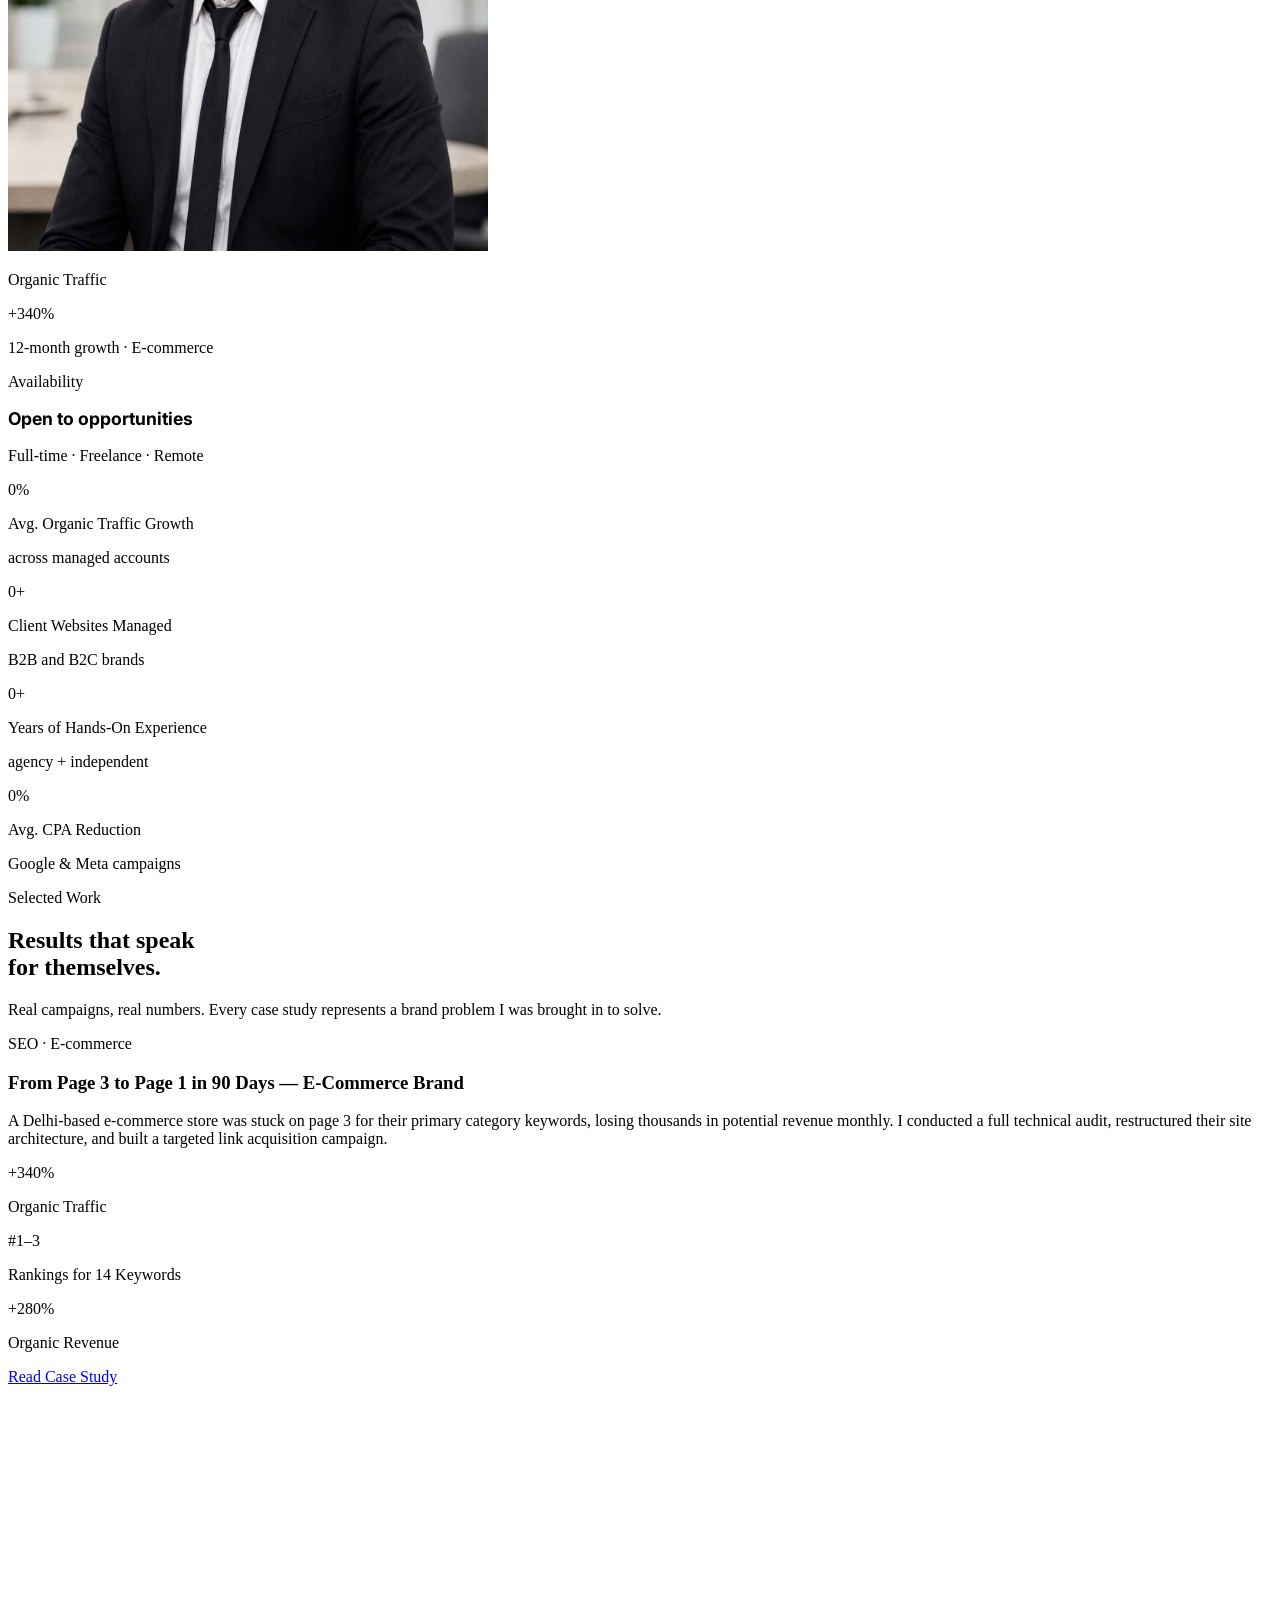
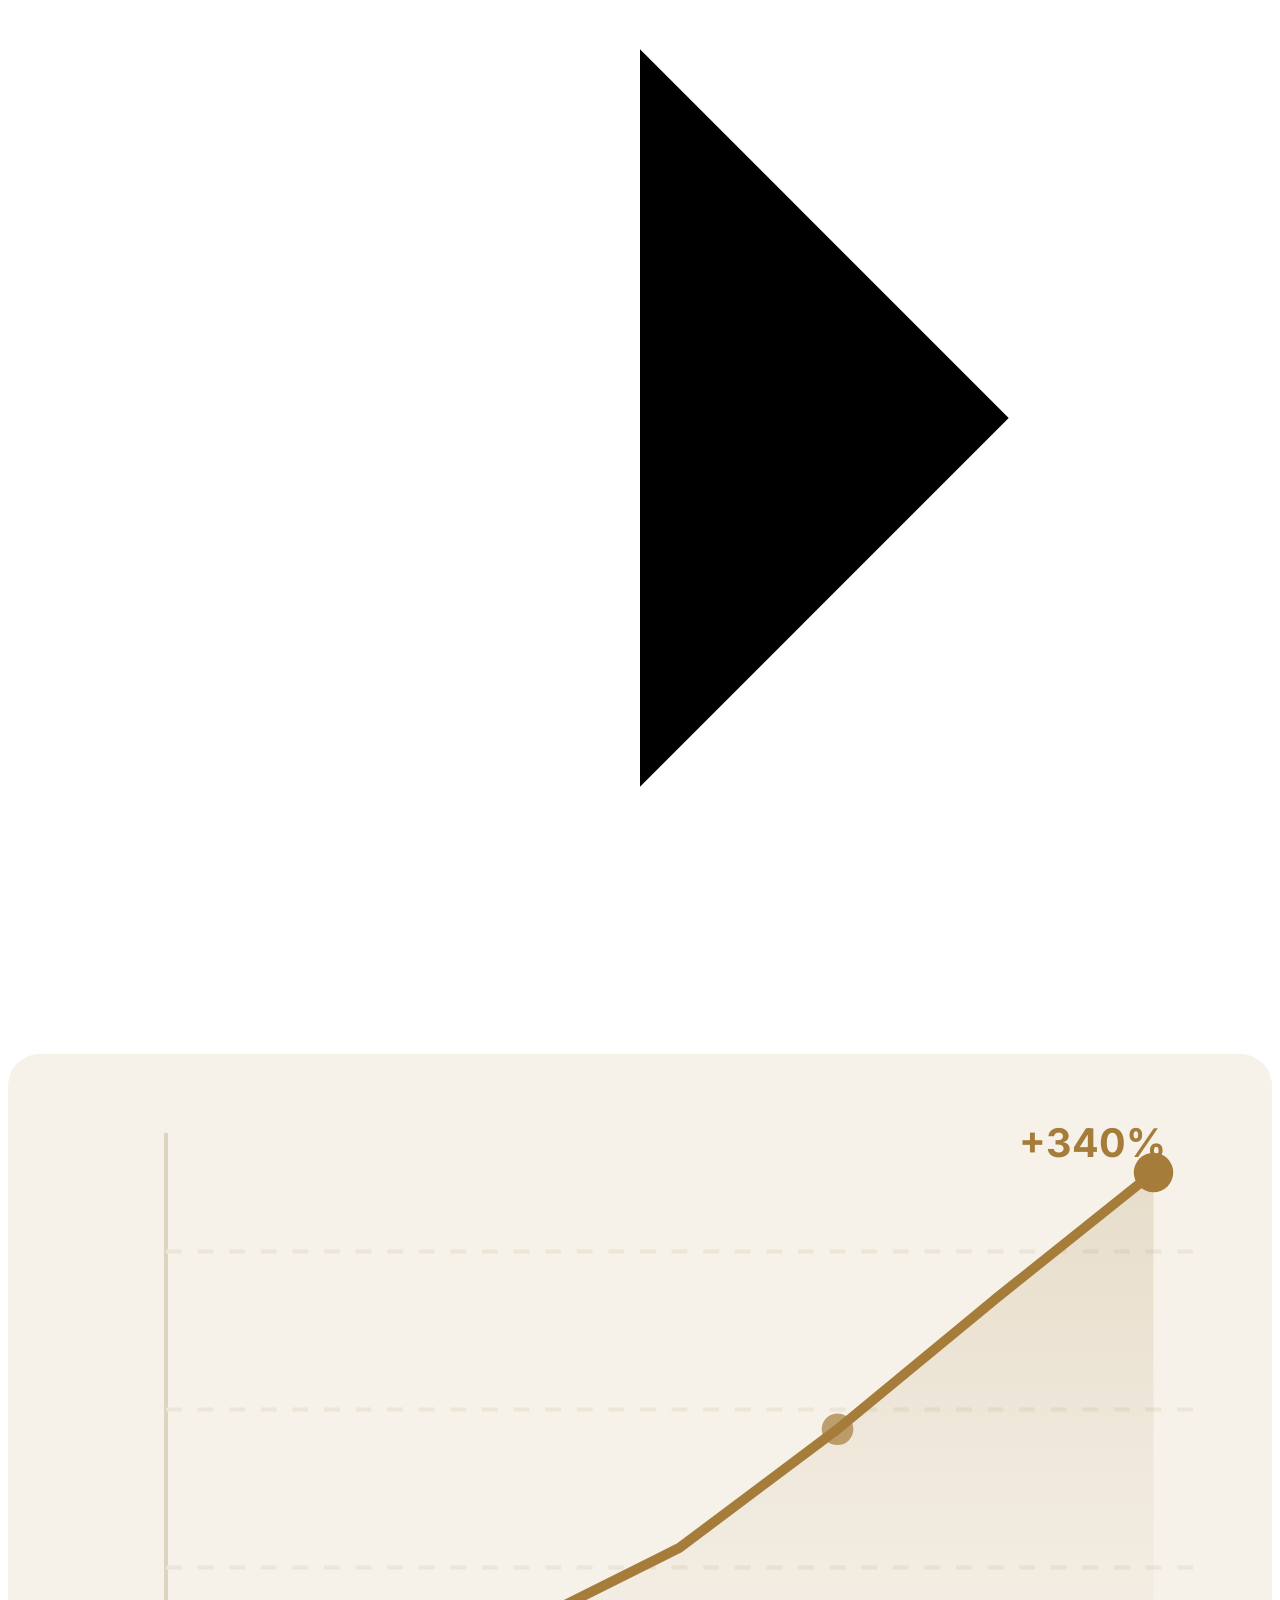
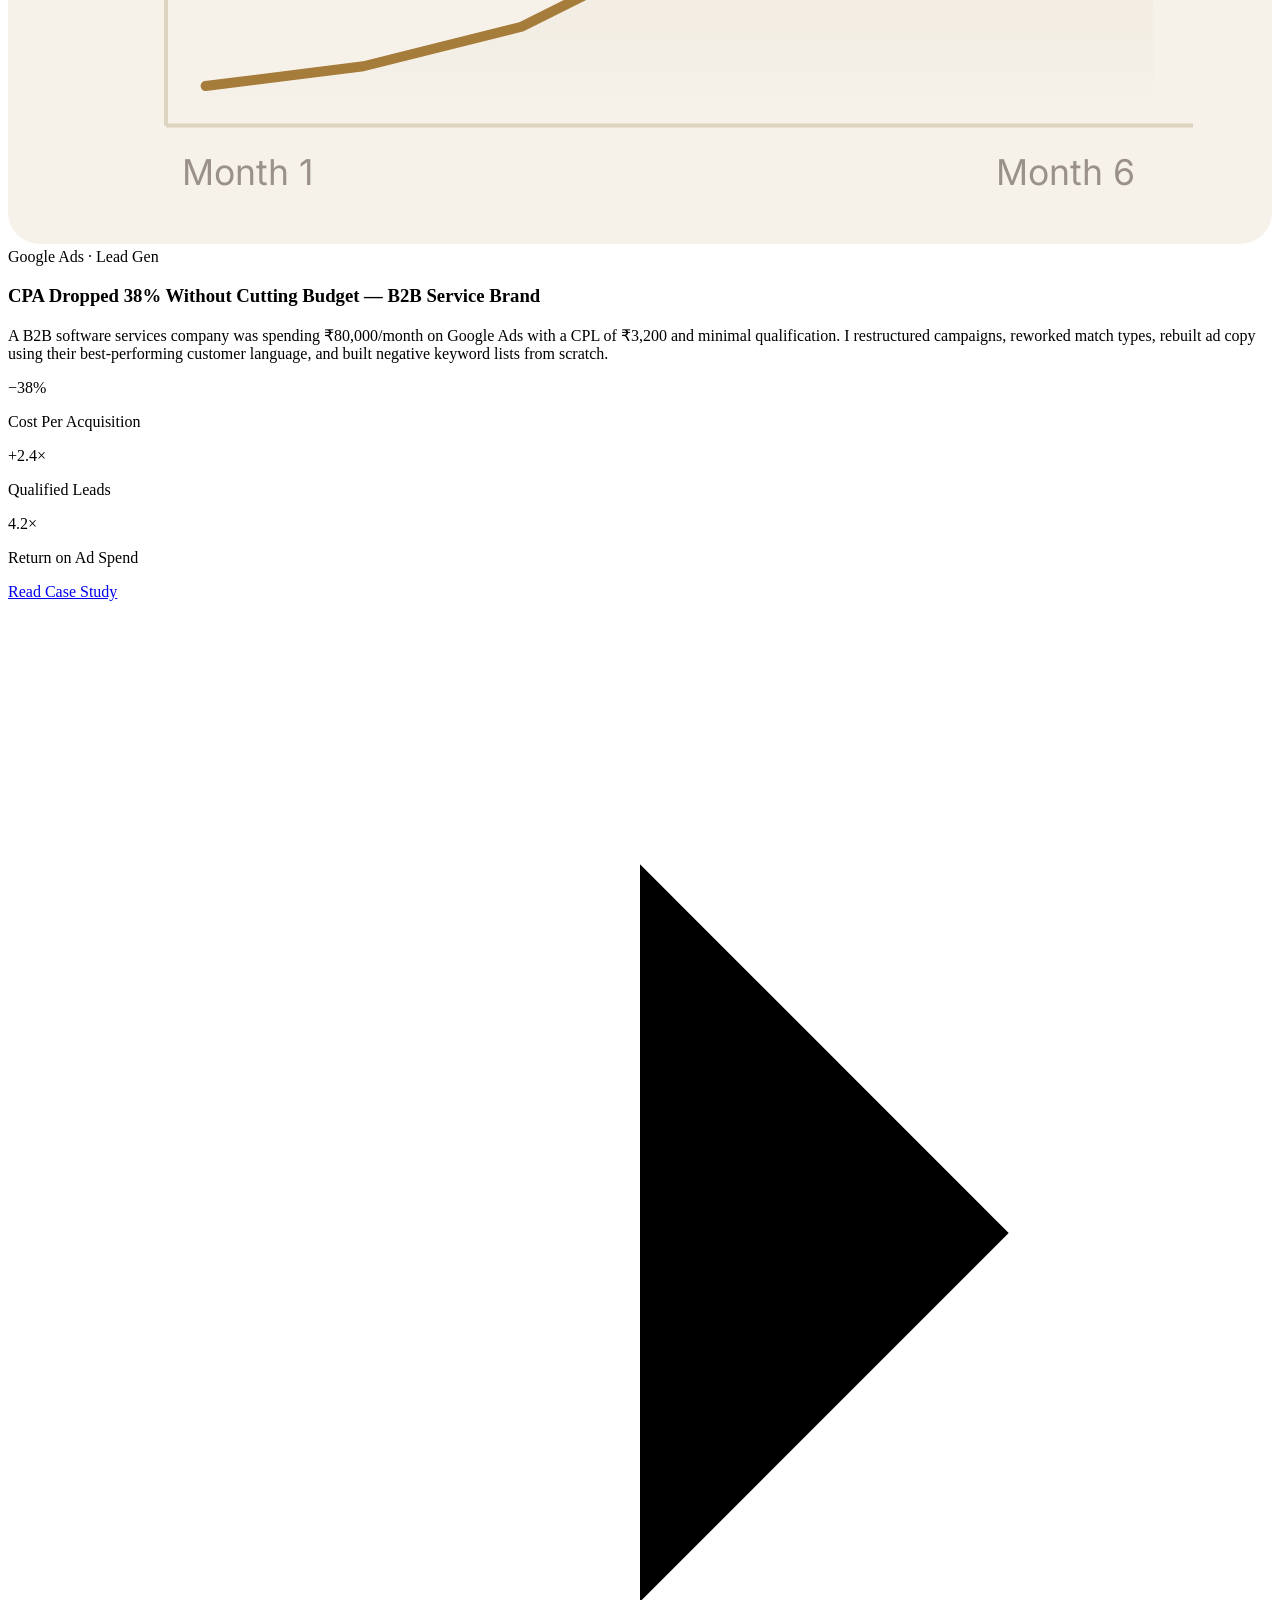
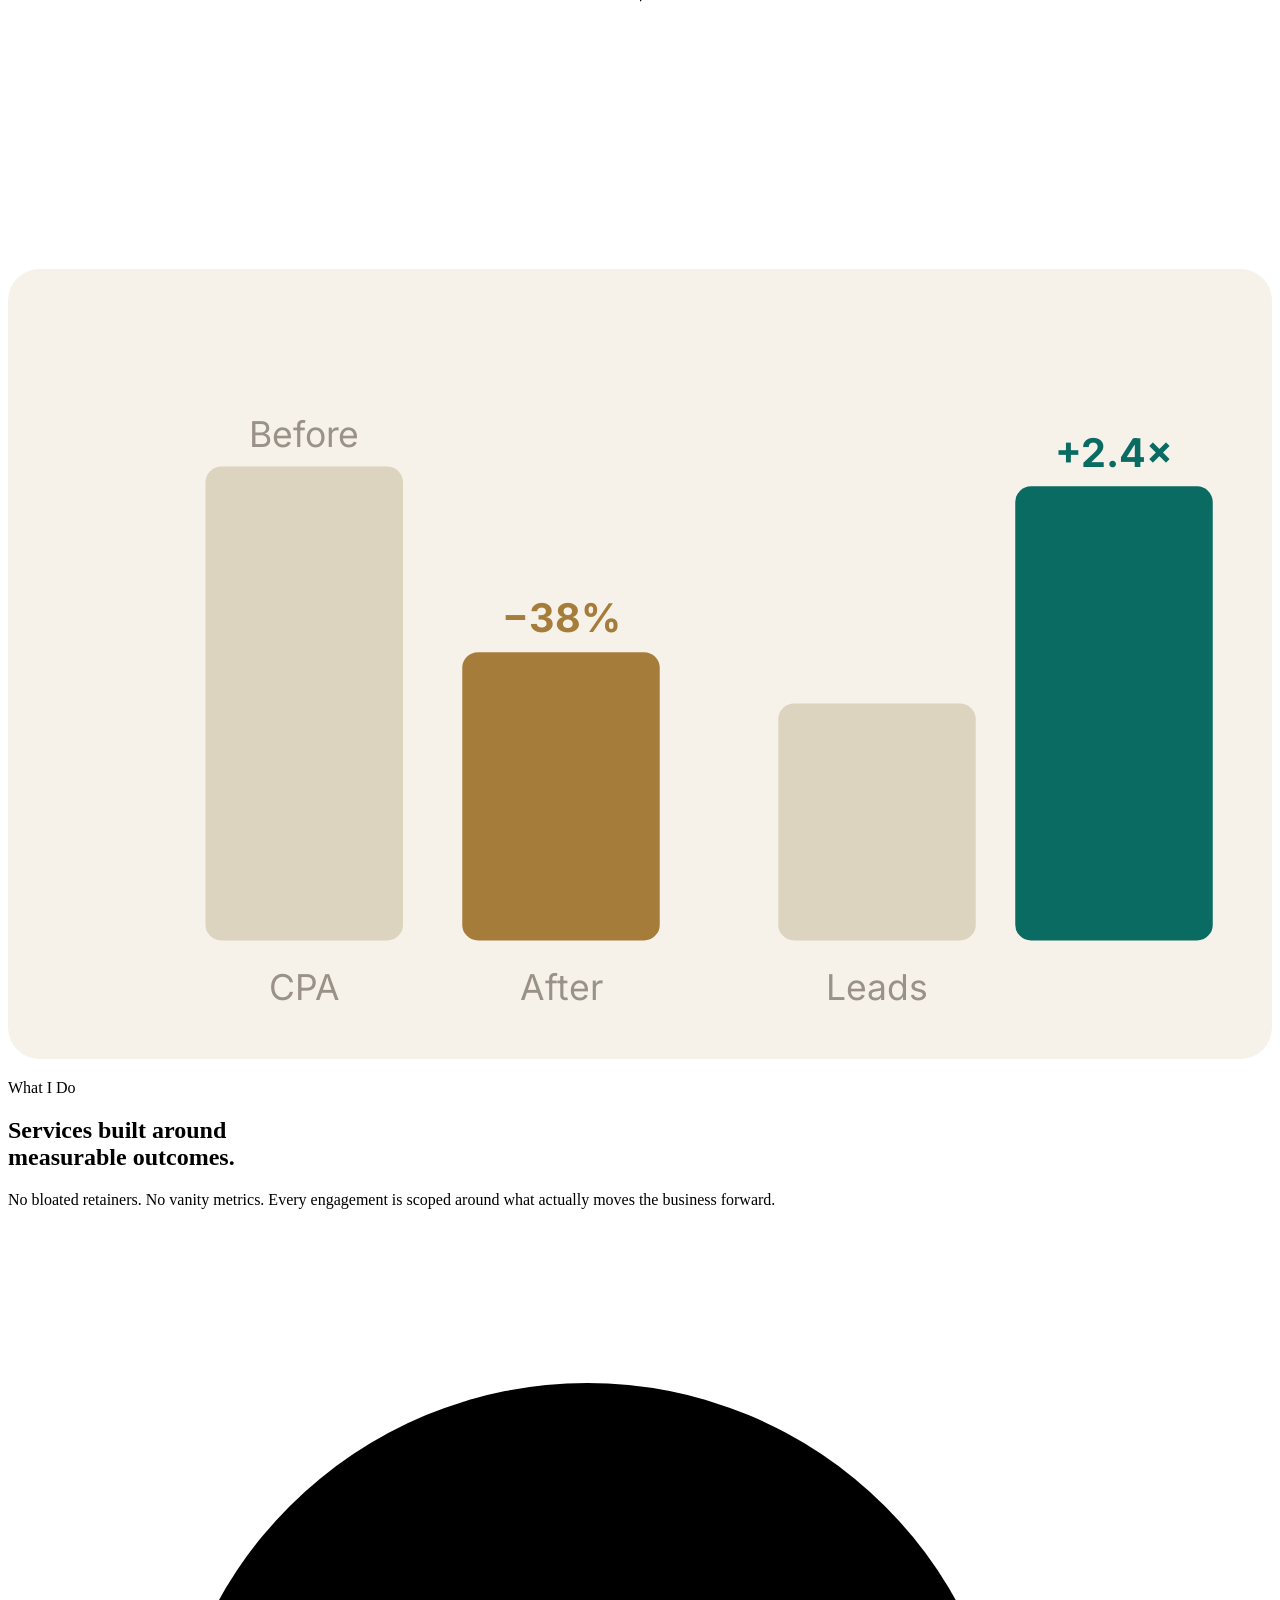
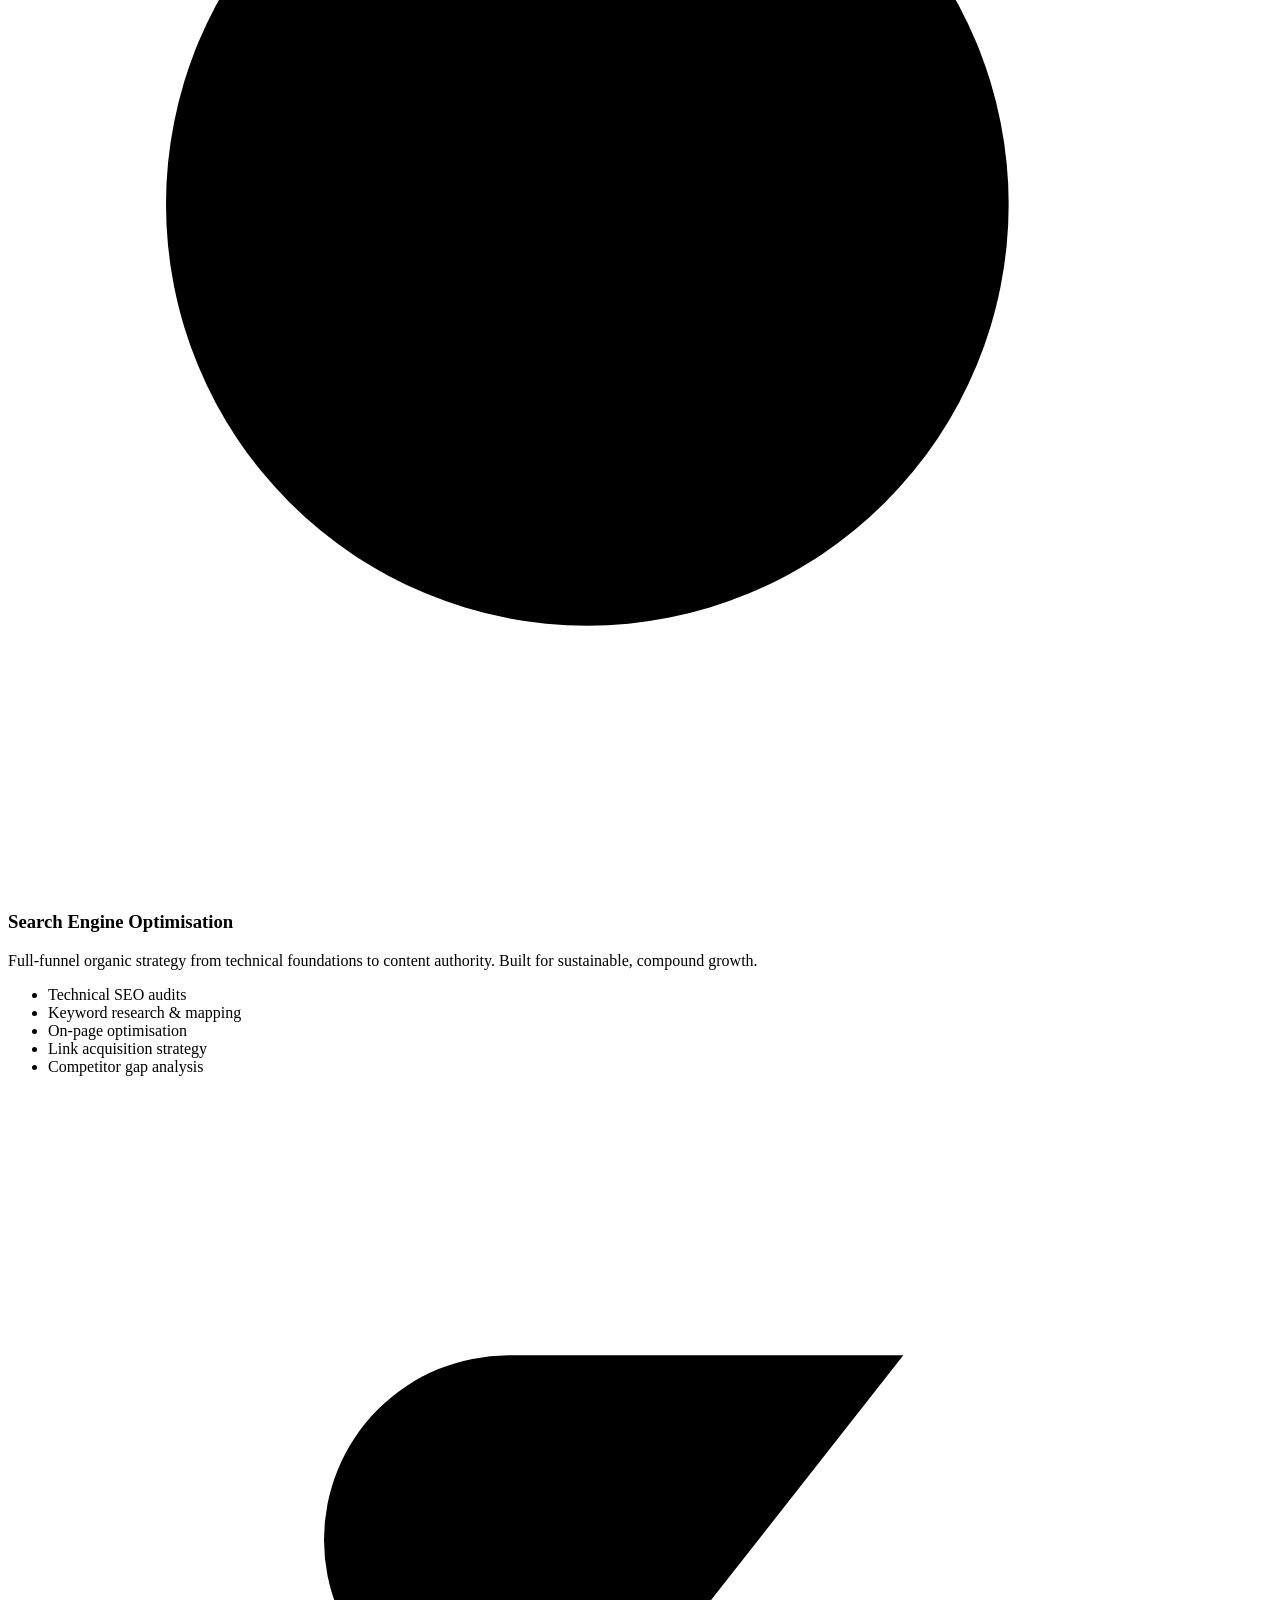
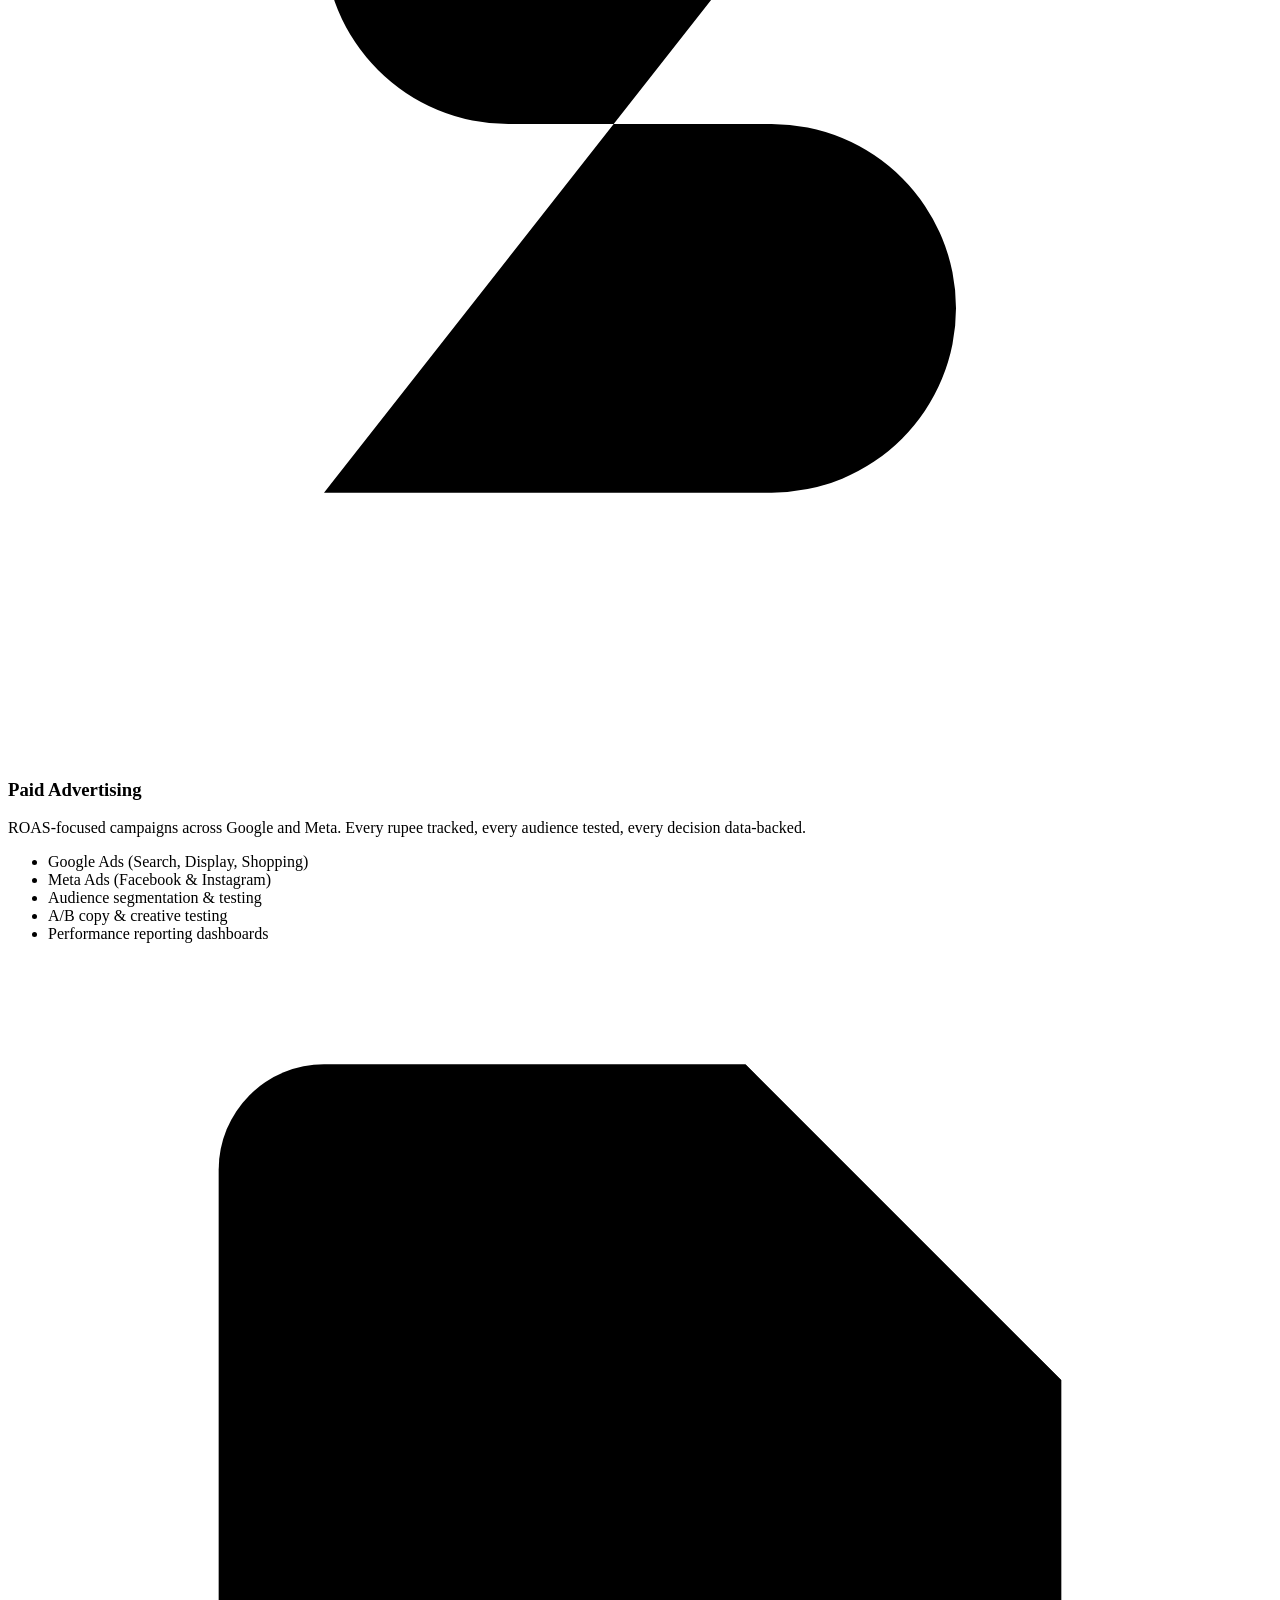
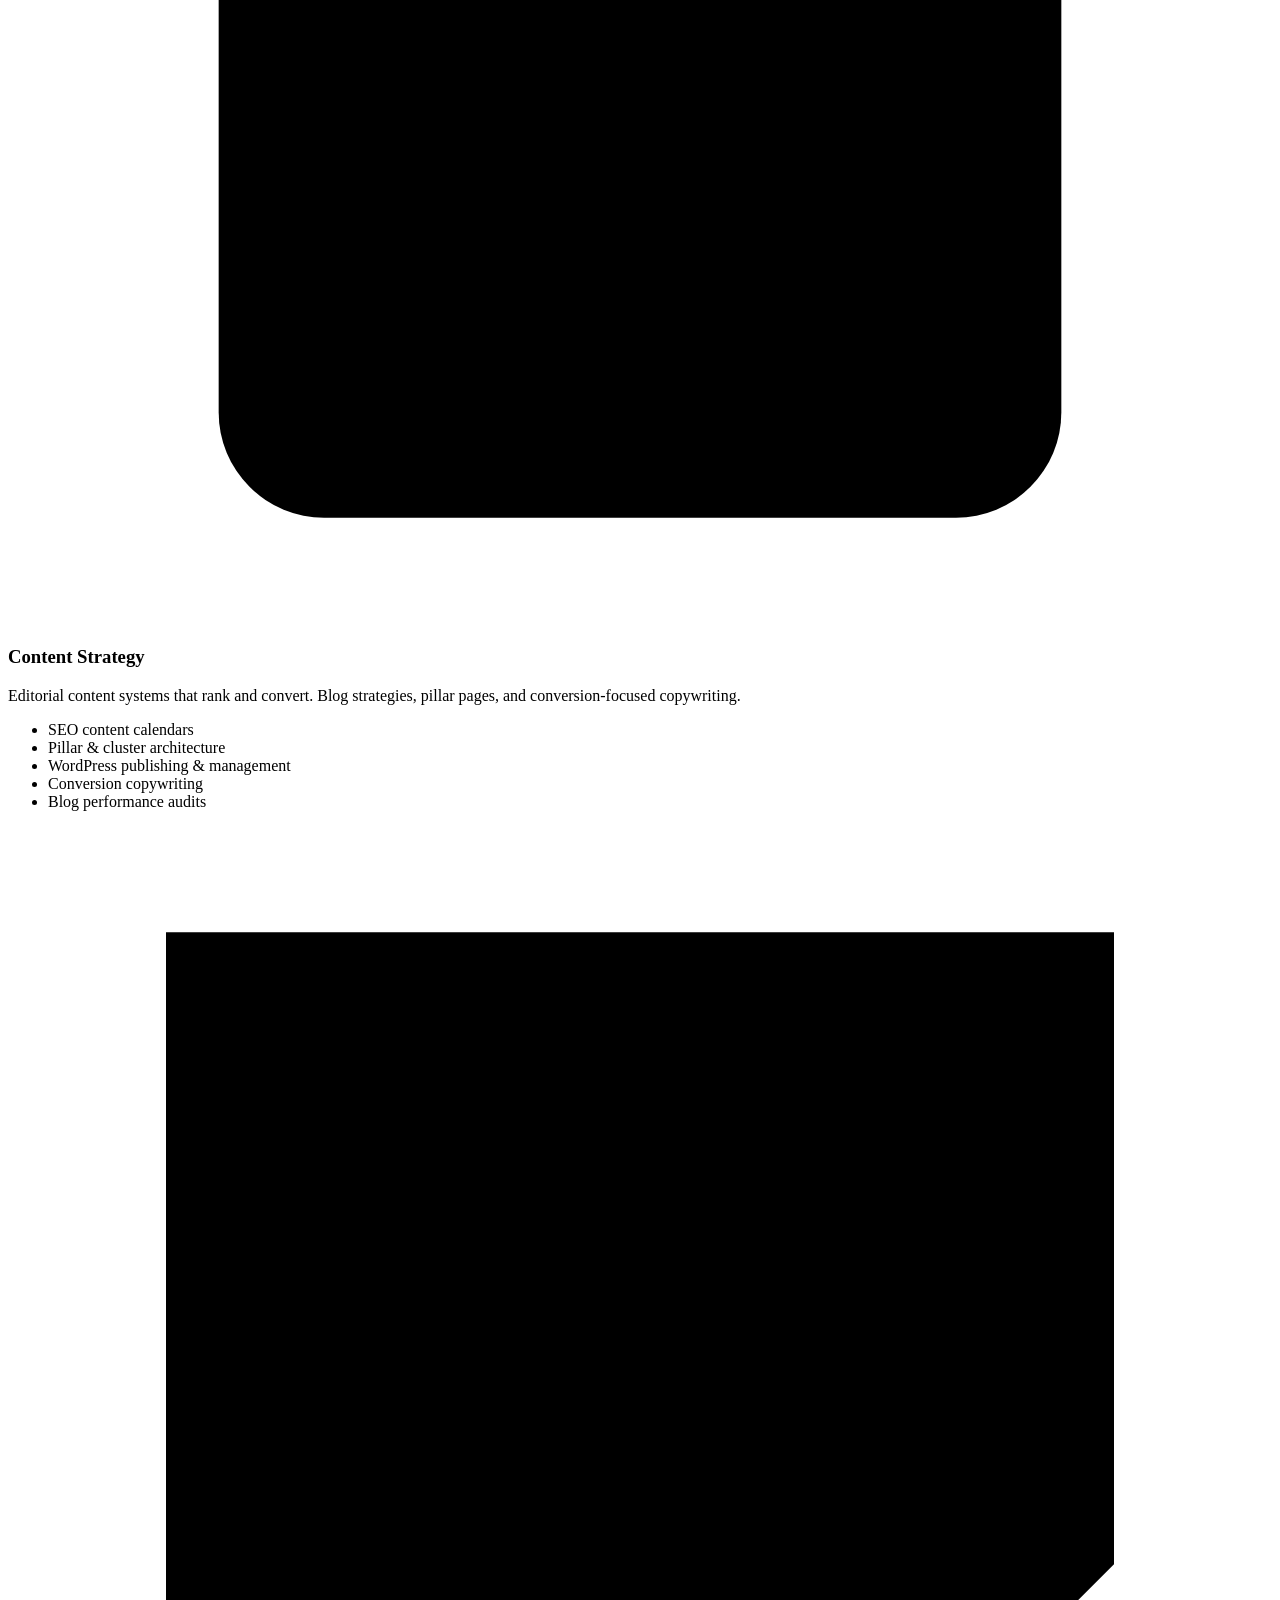
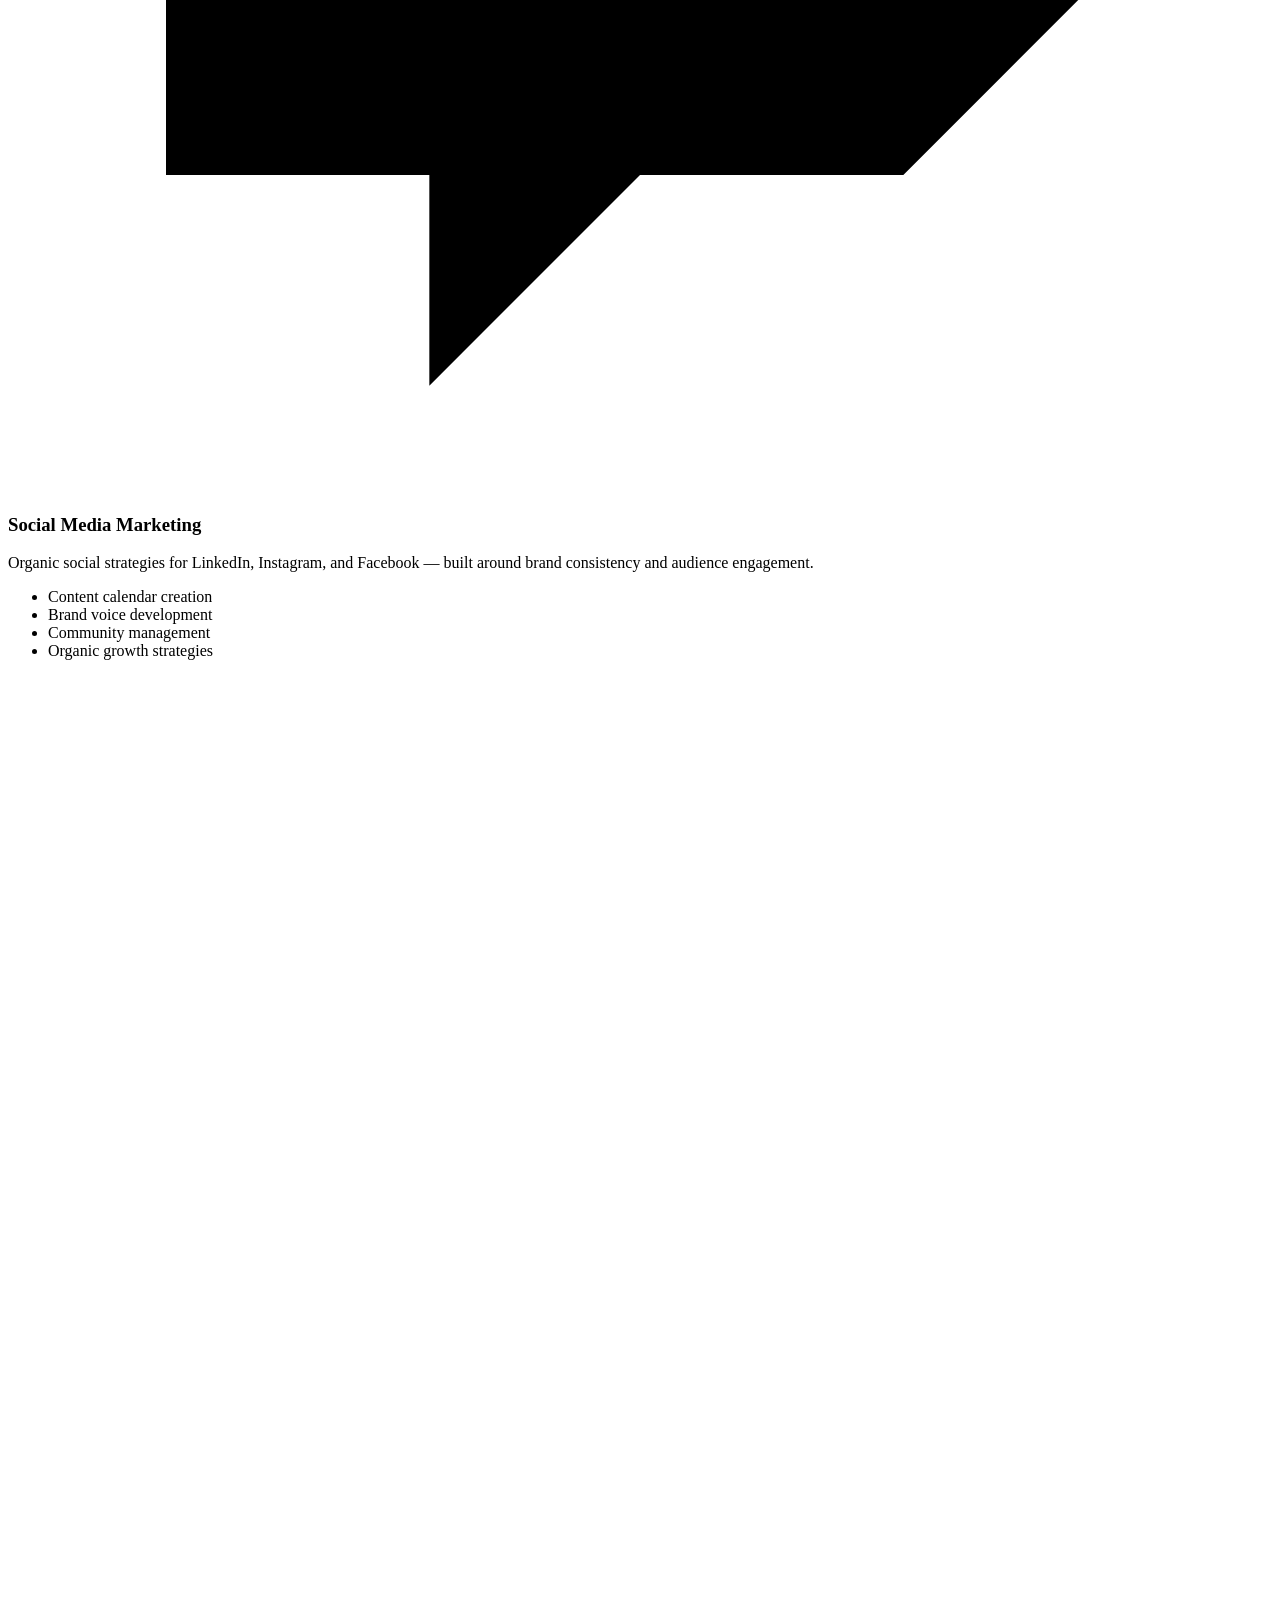
==== commit ea7405fb: "Add files via upload" ====
--- a/index.html
+++ b/index.html
@@ -1,607 +1,863 @@
 <!doctype html>
 <html lang="en">
-  <head>
-     <meta charset="UTF-8">
-  <meta name="viewport" content="width=device-width, initial-scale=1.0">
-    <title>Suraj Chandravanshi | SEO &amp; Digital Marketing Specialist</title>
-   <meta name="description" content="Suraj Kumar Chandravanshi is a Delhi-based SEO &amp; Digital Marketing Specialist helping brands grow through SEO, paid ads, content strategy, and modern digital marketing systems." />
-    <link rel="canonical" href="https://surajkchandravanshi.vercel.app/" />
-    <link rel="alternate" hreflang="en" href="https://surajkchandravanshi.vercel.app/" />
-    <link rel="alternate" hreflang="x-default" href="https://surajkchandravanshi.vercel.app/" />
-    <meta name="google-site-verification" content="MzW8iqA1x4RwJ03lae33_gTV6SI6PbHdb5fRK1yyRFA" />
-
-    <!-- Open Graph -->
-    <meta property="og:type" content="website" />
-    <meta property="og:url" content="https://surajkchandravanshi.vercel.app/" />
-    <meta property="og:title" content="Suraj Kumar Chandravanshi | SEO &amp; Digital Marketing Specialist" />
-    <meta property="og:description" content="Delhi-based SEO &amp; Digital Marketing Specialist. 4+ years driving organic growth and paid performance for B2B and B2C brands." />
-    <meta property="og:image" content="https://surajkchandravanshi.vercel.app/assets/suraj-hero.jpg" />
-    <meta name="twitter:card" content="summary_large_image" />
-    <meta name="twitter:title" content="Suraj Kumar Chandravanshi | SEO &amp; Digital Marketing Specialist" />
-    <meta name="twitter:description" content="Delhi-based SEO &amp; Digital Marketing Specialist. 4+ years driving organic growth and paid performance for B2B and B2C brands." />
-    <meta name="twitter:image" content="https://surajkchandravanshi.vercel.app/assets/suraj-hero.jpg" />
-
-    <!-- ═══ GOOGLE FONTS PRECONNECT & IMPORT ═══ -->
-    <link rel="preconnect" href="https://fonts.googleapis.com" />
-    <link rel="preconnect" href="https://fonts.gstatic.com" crossorigin />
-    <!-- DM Sans = closest Google Fonts match to Söhne (Anthropic's font) — clean, modern, humanist -->
-    <!-- DM Serif Display for editorial headings — pairs perfectly with DM Sans -->
-    <link href="https://fonts.googleapis.com/css2?family=Lora:ital,wght@0,400;0,500;0,600;0,700;1,400;1,500&family=Inter:wght@400;450;500;600;700&display=swap" rel="stylesheet" />
-    
-    <link rel="icon" type="image/svg+xml" href="assets/favicon.svg" />
-    <link rel="apple-touch-icon" href="assets/favicon.svg" />
-    <link rel="sitemap" type="application/xml" href="/sitemap.xml" />
-    <link rel="stylesheet" href="styles.css" />
-
-    <!-- ═══ SCHEMA MARKUP ═══ -->
-    <script type="application/ld+json">
-    {
-      "@context": "https://schema.org",
-      "@type": "Person",
-      "name": "Suraj Kumar Chandravanshi",
-      "url": "https://surajkchandravanshi.vercel.app/",
-      "image": "https://surajkchandravanshi.vercel.app/assets/suraj-hero.jpg",
-      "jobTitle": "SEO & Digital Marketing Specialist",
-      "description": "Delhi-based SEO and Digital Marketing Specialist with 4+ years of experience driving organic growth, paid advertising performance, and content marketing for B2B and B2C brands.",
-      "email": "surajkrchandravanshi@gmail.com",
-      "telephone": "+91-9873922652",
-      "address": {
-        "@type": "PostalAddress",
-        "addressLocality": "Delhi",
-        "addressCountry": "IN"
-      },
-      "sameAs": [
-        "https://www.linkedin.com/in/surajkofficial/",
-        "https://www.instagram.com/surajchandravanshi1008/"
-      ],
-      "knowsAbout": ["SEO","Google Ads","Meta Advertising","Social Media Marketing","Content Marketing","Digital Marketing","WordPress","Google Analytics","SEMrush","Keyword Research","Link Building"],
-      "knowsLanguage": ["Hindi","English"],
-      "hasCredential": [
-        {"@type":"EducationalOccupationalCredential","name":"Google Digital Marketing Certificate","credentialCategory":"certificate","recognizedBy":{"@type":"Organization","name":"Google Skillshop"}},
-        {"@type":"EducationalOccupationalCredential","name":"Meta Blueprint Digital Advertising","credentialCategory":"certificate","recognizedBy":{"@type":"Organization","name":"Meta"}}
-      ],
-      "worksFor": {"@type":"Organization","name":"Open to Full-time and Freelance Opportunities"}
-    }
-    </script>
-
-    <script type="application/ld+json">
-    {
-      "@context": "https://schema.org",
-      "@type": "WebSite",
-      "name": "Suraj Kumar Chandravanshi — SEO & Digital Marketing Portfolio",
-      "url": "https://surajkchandravanshi.vercel.app/",
-      "description": "Portfolio and blog of Suraj Kumar Chandravanshi, SEO & Digital Marketing Specialist based in Delhi, India.",
-      "author": {"@type":"Person","name":"Suraj Kumar Chandravanshi"},
-      "potentialAction": {
-        "@type": "SearchAction",
-        "target": {"@type":"EntryPoint","urlTemplate":"https://surajkchandravanshi.vercel.app/growth-logs?q={search_term_string}"},
-        "query-input": "required name=search_term_string"
-      }
-    }
-    </script>
-
-    <script type="application/ld+json">
-    {
-      "@context": "https://schema.org",
-      "@type": "BreadcrumbList",
-      "itemListElement": [
-        {"@type":"ListItem","position":1,"name":"Home","item":"https://surajkchandravanshi.vercel.app/"},
-        {"@type":"ListItem","position":2,"name":"Work","item":"https://surajkchandravanshi.vercel.app/#work"},
-        {"@type":"ListItem","position":3,"name":"Services","item":"https://surajkchandravanshi.vercel.app/#services"},
-        {"@type":"ListItem","position":4,"name":"Experience","item":"https://surajkchandravanshi.vercel.app/#experience"},
-        {"@type":"ListItem","position":5,"name":"Growth Logs","item":"https://surajkchandravanshi.vercel.app/growth-logs"}
-      ]
-    }
-    </script>
-
-    <script type="application/ld+json">
-    {
-      "@context": "https://schema.org",
-      "@type": "ProfilePage",
-      "dateCreated": "2024-01-01",
-      "dateModified": "2026-05-09",
-      "mainEntity": {
-        "@type": "Person",
-        "name": "Suraj Kumar Chandravanshi",
-        "alternateName": "Suraj Chandravanshi",
-        "description": "Delhi-based SEO and Digital Marketing Specialist with 4+ years of experience driving organic growth and paid advertising performance for B2B and B2C brands.",
-        "jobTitle": "SEO & Digital Marketing Specialist",
-        "url": "https://surajkchandravanshi.vercel.app/",
-        "sameAs": [
-          "https://www.linkedin.com/in/surajkofficial/",
-          "https://www.instagram.com/surajchandravanshi1008/"
-        ]
-      }
-    }
-    </script>
-  </head>
-
-  <body>
-    <div class="scroll-progress" id="scrollProgress" aria-hidden="true"></div>
-
-    <header class="site-header" data-header>
-      <a class="brand" href="#top" aria-label="Suraj Kumar Chandravanshi portfolio home">
-        <span class="brand-mark">
-          <img src="assets/suraj-hero.jpg" alt="Suraj Kumar Chandravanshi" width="48" height="48" loading="eager" decoding="async" />
-        </span>
-        <span>Suraj Chandravanshi</span>
-      </a>
-      <button class="nav-toggle" type="button" aria-label="Open menu" aria-expanded="false" aria-controls="site-nav" data-nav-toggle>
-        <span></span><span></span><span></span>
-      </button>
-      <nav class="site-nav" id="site-nav" data-nav>
-        <a href="#work">Work</a>
-        <a href="#services">Services</a>
-        <a href="#experience">Experience</a>
-        <a href="#skills">Skills</a>
-        <a href="/about">About</a>
-        <a href="/growth-logs">Growth Logs</a>
-        <a href="#contact">Contact</a>
-      </nav>
-    </header>
-
-    <main id="top">
-
-      <!-- ═══ HERO ═══ -->
-      <section class="hero">
-        <div class="hero-copy reveal" style="position:relative;z-index:1;">
-          <p class="eyebrow">Delhi · Open to Relocate · 4+ Years</p>
-        <h1>Digital Growth Built With Clarity, Strategy & Creative Thinking.</h1>
-          <p class="hero-text">
-            SEO, Google Ads, Meta campaigns, and content systems — built for brands that want measurable growth, not marketing noise. Based in Delhi. Available worldwide.
-          </p>
-          <div class="mobile-hero-photo">
-            <img src="assets/suraj-hero.jpg" alt="Suraj Kumar Chandravanshi — SEO &amp; Digital Marketing Specialist based in Delhi, India" />
-          </div>
-          <div class="hero-actions">
-            <a class="button primary" href="#contact">Work With Me</a>
-            <a class="button secondary" href="#work">View Case Studies</a>
-            <a class="button secondary cv-button" href="assets/Suraj_Kumar_Chandravanshi_CV.pdf" target="_blank" rel="noreferrer">
-              <svg viewBox="0 0 24 24" fill="none" stroke="currentColor" stroke-width="2" aria-hidden="true"><path d="M12 16l-4-4h2.5V4h3v8H16l-4 4z"/><path d="M20 18H4"/></svg>
+<head>
+  <meta charset="UTF-8" />
+  <meta name="viewport" content="width=device-width, initial-scale=1.0" />
+
+  <!-- ── PRIMARY META ── -->
+  <title>Suraj Kumar Chandravanshi — SEO &amp; Digital Marketing Specialist</title>
+  <meta name="description" content="Delhi-based SEO and Digital Marketing Specialist with 4+ years helping B2B and B2C brands grow online through organic search, Google Ads, and data-driven marketing strategy." />
+  <meta name="keywords" content="SEO specialist Delhi, digital marketing consultant, Google Ads expert, Meta advertising, content strategy, SEO India" />
+  <meta name="author" content="Suraj Kumar Chandravanshi" />
+  <meta name="robots" content="index, follow" />
+  <link rel="canonical" href="https://surajkchandravanshi.vercel.app/" />
+
+  <!-- ── OPEN GRAPH ── -->
+  <meta property="og:type" content="website" />
+  <meta property="og:url" content="https://surajkchandravanshi.vercel.app/" />
+  <meta property="og:title" content="Suraj Kumar Chandravanshi — SEO &amp; Digital Marketing Specialist" />
+  <meta property="og:description" content="4+ years helping B2B and B2C brands grow through organic search, paid ads, and data-driven strategy. Based in Delhi. Available worldwide." />
+  <meta property="og:image" content="https://surajkchandravanshi.vercel.app/assets/suraj-hero.jpg" />
+  <meta property="og:locale" content="en_IN" />
+
+  <!-- ── TWITTER CARD ── -->
+  <meta name="twitter:card" content="summary_large_image" />
+  <meta name="twitter:title" content="Suraj Kumar Chandravanshi — SEO &amp; Digital Marketing Specialist" />
+  <meta name="twitter:description" content="4+ years helping brands grow online. Based in Delhi, available worldwide." />
+  <meta name="twitter:image" content="https://surajkchandravanshi.vercel.app/assets/suraj-hero.jpg" />
+
+  <!-- ── FONTS ── -->
+  <link rel="preconnect" href="https://fonts.googleapis.com" />
+  <link rel="preconnect" href="https://fonts.gstatic.com" crossorigin />
+  <link href="https://fonts.googleapis.com/css2?family=Lora:ital,wght@0,400;0,500;0,600;0,700;1,400;1,500&family=Inter:opsz,wght@14..32,300;14..32,400;14..32,500;14..32,600;14..32,700&display=swap" rel="stylesheet" />
+
+  <!-- ── FAVICON ── -->
+  <link rel="icon" type="image/svg+xml" href="assets/favicon.svg" />
+
+  <!-- ── CSS ── -->
+  <link rel="stylesheet" href="css/base.css" />
+  <link rel="stylesheet" href="css/layout.css" />
+  <link rel="stylesheet" href="css/components.css" />
+  <link rel="stylesheet" href="css/responsive.css" />
+
+  <!-- ── SCHEMA ── -->
+  <script type="application/ld+json">
+  {
+    "@context": "https://schema.org",
+    "@type": "Person",
+    "name": "Suraj Kumar Chandravanshi",
+    "url": "https://surajkchandravanshi.vercel.app/",
+    "image": "https://surajkchandravanshi.vercel.app/assets/suraj-hero.jpg",
+    "jobTitle": "SEO & Digital Marketing Specialist",
+    "description": "Delhi-based SEO and Digital Marketing Specialist with 4+ years of experience helping B2B and B2C brands improve online visibility and grow revenue.",
+    "email": "surajkrchandravanshi@gmail.com",
+    "telephone": "+91-9873922652",
+    "address": {
+      "@type": "PostalAddress",
+      "addressLocality": "Delhi",
+      "addressCountry": "IN"
+    },
+    "sameAs": [
+      "https://www.linkedin.com/in/surajkofficial/"
+    ],
+    "knowsAbout": ["SEO", "Google Ads", "Meta Advertising", "Content Strategy", "Digital Marketing", "Analytics"]
+  }
+  </script>
+</head>
+
+<body>
+  <!-- Scroll progress -->
+  <div class="scroll-progress" id="scroll-progress" aria-hidden="true"></div>
+
+  <!-- Skip link -->
+  <a class="skip-link" href="#main">Skip to main content</a>
+
+  <!-- ══════════════════════════════════════════════════════════
+       HEADER
+  ══════════════════════════════════════════════════════════ -->
+  <header class="site-header" role="banner" data-header>
+    <a class="brand" href="/" aria-label="Suraj Kumar Chandravanshi — Home">
+      <span class="brand-mark">
+        <img src="assets/suraj-hero.jpg" alt="Suraj Kumar Chandravanshi" width="40" height="40" loading="eager" decoding="async" />
+      </span>
+      <span>
+        <span class="brand-name">Suraj Chandravanshi</span>
+        <span class="brand-role">SEO &amp; Digital Marketing</span>
+      </span>
+    </a>
+
+    <button class="nav-toggle" type="button" aria-label="Toggle navigation menu" aria-expanded="false" aria-controls="site-nav">
+      <span></span><span></span><span></span>
+    </button>
+
+    <nav class="site-nav" id="site-nav" role="navigation" aria-label="Main navigation">
+      <a class="nav-link" href="#work">Work</a>
+      <a class="nav-link" href="#services">Services</a>
+      <a class="nav-link" href="#experience">Experience</a>
+      <a class="nav-link" href="#skills">Skills</a>
+      <a class="nav-link" href="/about">About</a>
+      <a class="nav-link" href="/growth-logs">Growth Logs</a>
+      <a class="nav-link nav-cta" href="#contact">Let's Talk</a>
+    </nav>
+  </header>
+
+  <!-- ══════════════════════════════════════════════════════════
+       MAIN
+  ══════════════════════════════════════════════════════════ -->
+  <main id="main">
+
+    <!-- ── HERO ──────────────────────────────────────────────── -->
+    <section class="hero" id="home" aria-labelledby="hero-title">
+      <div class="hero-content reveal">
+        <div class="hero-eyebrow" aria-label="Status: Delhi · Open to Relocate · 4+ Years">
+          <span class="hero-eyebrow-dot" aria-hidden="true"></span>
+          Delhi &nbsp;·&nbsp; Open to Relocate &nbsp;·&nbsp; 4+ Years
+        </div>
+
+        <h1 class="hero-title" id="hero-title">
+          Digital Growth<br>
+          Built With<br>
+          <em>Clarity &amp; Strategy.</em>
+        </h1>
+
+        <p class="hero-lead">
+          SEO, Google Ads, Meta campaigns, and content systems — built for brands that want measurable growth, not marketing noise. Based in Delhi. Available worldwide.
+        </p>
+
+        <div class="hero-actions">
+          <a class="btn btn-primary btn-lg" href="#contact">
+            <svg viewBox="0 0 24 24" aria-hidden="true"><path d="M22 16.92v3a2 2 0 0 1-2.18 2 19.79 19.79 0 0 1-8.63-3.07A19.5 19.5 0 0 1 4.69 12 19.79 19.79 0 0 1 1.62 3.41 2 2 0 0 1 3.58 1h3a2 2 0 0 1 2 1.72c.127.96.361 1.903.7 2.81a2 2 0 0 1-.45 2.11L7.91 8.54a16 16 0 0 0 6 6l.92-.92a2 2 0 0 1 2.11-.45c.907.339 1.85.573 2.81.7A2 2 0 0 1 22 16.92z"/></svg>
+            Work With Me
+          </a>
+          <a class="btn btn-secondary btn-lg" href="#work">
+            View Case Studies
+          </a>
+          <a class="btn btn-ghost btn-lg" href="assets/suraj-cv.pdf" download aria-label="Download Suraj's CV">
+            <svg viewBox="0 0 24 24" aria-hidden="true"><path d="M21 15v4a2 2 0 0 1-2 2H5a2 2 0 0 1-2-2v-4"/><polyline points="7 10 12 15 17 10"/><line x1="12" y1="15" x2="12" y2="3"/></svg>
+            CV
+          </a>
+        </div>
+
+        <div class="hero-social-proof">
+          <span class="proof-item">10+ Brands Scaled</span>
+          <span class="proof-item">B2B &amp; B2C</span>
+          <span class="proof-item">Germany · Australia · UAE</span>
+        </div>
+      </div>
+
+      <div class="hero-visual reveal reveal-delay-2">
+        <div class="hero-photo-wrap">
+          <div class="hero-photo-frame" aria-hidden="true"></div>
+          <img
+            class="hero-photo"
+            src="assets/suraj-hero.jpg"
+            alt="Suraj Kumar Chandravanshi — SEO and Digital Marketing Specialist"
+            width="480"
+            height="600"
+            fetchpriority="high"
+            decoding="async"
+          />
+
+          <!-- Floating cards -->
+          <div class="hero-card hero-card--metric" aria-hidden="true">
+            <p class="hero-card__label">Organic Traffic</p>
+            <p class="hero-card__value">+340%</p>
+            <p class="hero-card__sub">12-month growth · E-commerce</p>
+          </div>
+
+          <div class="hero-card hero-card--avail">
+            <p class="hero-card__label">
+              <span class="avail-dot" aria-hidden="true"></span>
+              Availability
+            </p>
+            <p class="hero-card__value" style="font-size:1.1rem; font-family:'Inter',sans-serif; font-weight:700;">Open to opportunities</p>
+            <p class="hero-card__sub">Full-time · Freelance · Remote</p>
+          </div>
+        </div>
+      </div>
+    </section>
+
+    <!-- ── METRICS BAND ──────────────────────────────────────── -->
+    <section class="metrics-band" aria-label="Key performance metrics">
+      <div class="metrics-grid">
+        <article class="metric-item reveal">
+          <p class="metric-num"><span data-count="340" data-suffix="%">0%</span></p>
+          <p class="metric-label">Avg. Organic Traffic Growth</p>
+          <p class="metric-sub">across managed accounts</p>
+        </article>
+        <article class="metric-item reveal reveal-delay-1">
+          <p class="metric-num"><span data-count="10" data-suffix="+">0+</span></p>
+          <p class="metric-label">Client Websites Managed</p>
+          <p class="metric-sub">B2B and B2C brands</p>
+        </article>
+        <article class="metric-item reveal reveal-delay-2">
+          <p class="metric-num"><span data-count="4" data-suffix="+">0+</span></p>
+          <p class="metric-label">Years of Hands-On Experience</p>
+          <p class="metric-sub">agency + independent</p>
+        </article>
+        <article class="metric-item reveal reveal-delay-3">
+          <p class="metric-num"><span data-count="38" data-suffix="%">0%</span></p>
+          <p class="metric-label">Avg. CPA Reduction</p>
+          <p class="metric-sub">Google &amp; Meta campaigns</p>
+        </article>
+      </div>
+    </section>
+
+    <!-- ── CASE STUDIES ──────────────────────────────────────── -->
+    <section class="section" id="work" aria-labelledby="work-title">
+      <div class="container">
+        <header class="section-header reveal">
+          <p class="section-kicker">Selected Work</p>
+          <h2 class="section-title" id="work-title">Results that speak<br>for themselves.</h2>
+          <p class="section-desc">Real campaigns, real numbers. Every case study represents a brand problem I was brought in to solve.</p>
+        </header>
+
+        <div class="case-study-grid">
+
+          <!-- Case 1: SEO -->
+          <article class="case-card reveal" aria-labelledby="case-1-title">
+            <div class="case-content">
+              <span class="case-tag">SEO · E-commerce</span>
+              <h3 class="case-title" id="case-1-title">From Page 3 to Page 1 in 90 Days — E-Commerce Brand</h3>
+              <p class="case-desc">A Delhi-based e-commerce store was stuck on page 3 for their primary category keywords, losing thousands in potential revenue monthly. I conducted a full technical audit, restructured their site architecture, and built a targeted link acquisition campaign.</p>
+
+              <div class="case-results" aria-label="Campaign results">
+                <div class="case-result">
+                  <p class="case-result__num">+340%</p>
+                  <p class="case-result__label">Organic Traffic</p>
+                </div>
+                <div class="case-result">
+                  <p class="case-result__num">#1–3</p>
+                  <p class="case-result__label">Rankings for 14 Keywords</p>
+                </div>
+                <div class="case-result">
+                  <p class="case-result__num">+280%</p>
+                  <p class="case-result__label">Organic Revenue</p>
+                </div>
+              </div>
+
+              <a class="btn btn-ghost" href="/growth-logs/seo-ranking-case-study.html" aria-label="Read full SEO case study">
+                Read Case Study
+                <svg viewBox="0 0 24 24" aria-hidden="true"><path d="M5 12h14"/><path d="m12 5 7 7-7 7"/></svg>
+              </a>
+            </div>
+
+            <div class="case-visual" aria-hidden="true">
+              <div class="case-visual-inner">
+                <!-- SVG chart representation -->
+                <svg viewBox="0 0 320 200" fill="none" xmlns="http://www.w3.org/2000/svg" aria-hidden="true">
+                  <rect width="320" height="200" fill="#f6f2ea" rx="8"/>
+                  <!-- Grid lines -->
+                  <line x1="40" y1="20" x2="40" y2="170" stroke="#ddd4c0" stroke-width="1"/>
+                  <line x1="40" y1="170" x2="300" y2="170" stroke="#ddd4c0" stroke-width="1"/>
+                  <line x1="40" y1="130" x2="300" y2="130" stroke="#ece6d8" stroke-width="1" stroke-dasharray="4 4"/>
+                  <line x1="40" y1="90" x2="300" y2="90" stroke="#ece6d8" stroke-width="1" stroke-dasharray="4 4"/>
+                  <line x1="40" y1="50" x2="300" y2="50" stroke="#ece6d8" stroke-width="1" stroke-dasharray="4 4"/>
+                  <!-- Organic traffic line (growing) -->
+                  <polyline points="50,160 90,155 130,145 170,125 210,95 250,62 290,30" stroke="#a67c3a" stroke-width="2.5" stroke-linecap="round" stroke-linejoin="round" fill="none"/>
+                  <!-- Area fill -->
+                  <polygon points="50,160 90,155 130,145 170,125 210,95 250,62 290,30 290,170 50,170" fill="url(#grad1)" opacity="0.18"/>
+                  <defs>
+                    <linearGradient id="grad1" x1="0" y1="0" x2="0" y2="1">
+                      <stop offset="0%" stop-color="#a67c3a"/>
+                      <stop offset="100%" stop-color="#a67c3a" stop-opacity="0"/>
+                    </linearGradient>
+                  </defs>
+                  <!-- Data dots -->
+                  <circle cx="290" cy="30" r="5" fill="#a67c3a"/>
+                  <circle cx="210" cy="95" r="4" fill="#a67c3a" opacity="0.7"/>
+                  <!-- Labels -->
+                  <text x="44" y="185" fill="#9a9189" font-size="9" font-family="Inter, sans-serif">Month 1</text>
+                  <text x="250" y="185" fill="#9a9189" font-size="9" font-family="Inter, sans-serif">Month 6</text>
+                  <text x="256" y="26" fill="#a67c3a" font-size="10" font-weight="700" font-family="Inter, sans-serif">+340%</text>
+                </svg>
+              </div>
+            </div>
+          </article>
+
+          <!-- Case 2: Paid Ads -->
+          <article class="case-card case-card--alt reveal" aria-labelledby="case-2-title">
+            <div class="case-content">
+              <span class="case-tag">Google Ads · Lead Gen</span>
+              <h3 class="case-title" id="case-2-title">CPA Dropped 38% Without Cutting Budget — B2B Service Brand</h3>
+              <p class="case-desc">A B2B software services company was spending ₹80,000/month on Google Ads with a CPL of ₹3,200 and minimal qualification. I restructured campaigns, reworked match types, rebuilt ad copy using their best-performing customer language, and built negative keyword lists from scratch.</p>
+
+              <div class="case-results" aria-label="Campaign results">
+                <div class="case-result">
+                  <p class="case-result__num">−38%</p>
+                  <p class="case-result__label">Cost Per Acquisition</p>
+                </div>
+                <div class="case-result">
+                  <p class="case-result__num">+2.4×</p>
+                  <p class="case-result__label">Qualified Leads</p>
+                </div>
+                <div class="case-result">
+                  <p class="case-result__num">4.2×</p>
+                  <p class="case-result__label">Return on Ad Spend</p>
+                </div>
+              </div>
+
+              <a class="btn btn-ghost" href="/growth-logs" aria-label="Read more in Growth Logs">
+                Read Case Study
+                <svg viewBox="0 0 24 24" aria-hidden="true"><path d="M5 12h14"/><path d="m12 5 7 7-7 7"/></svg>
+              </a>
+            </div>
+
+            <div class="case-visual" aria-hidden="true">
+              <div class="case-visual-inner">
+                <svg viewBox="0 0 320 200" fill="none" xmlns="http://www.w3.org/2000/svg">
+                  <rect width="320" height="200" fill="#f6f2ea" rx="8"/>
+                  <!-- Before/After bars -->
+                  <!-- CPA Before -->
+                  <rect x="50" y="50" width="50" height="120" rx="4" fill="#ddd4c0"/>
+                  <text x="75" y="45" fill="#9a9189" font-size="9" font-family="Inter,sans-serif" text-anchor="middle">Before</text>
+                  <text x="75" y="185" fill="#9a9189" font-size="9" font-family="Inter,sans-serif" text-anchor="middle">CPA</text>
+                  <!-- CPA After -->
+                  <rect x="115" y="97" width="50" height="73" rx="4" fill="#a67c3a"/>
+                  <text x="140" y="92" fill="#a67c3a" font-size="10" font-weight="700" font-family="Inter,sans-serif" text-anchor="middle">−38%</text>
+                  <text x="140" y="185" fill="#9a9189" font-size="9" font-family="Inter,sans-serif" text-anchor="middle">After</text>
+                  <!-- Leads Before -->
+                  <rect x="195" y="110" width="50" height="60" rx="4" fill="#ddd4c0"/>
+                  <text x="220" y="185" fill="#9a9189" font-size="9" font-family="Inter,sans-serif" text-anchor="middle">Leads</text>
+                  <!-- Leads After -->
+                  <rect x="255" y="55" width="50" height="115" rx="4" fill="#0a6b62"/>
+                  <text x="280" y="50" fill="#0a6b62" font-size="10" font-weight="700" font-family="Inter,sans-serif" text-anchor="middle">+2.4×</text>
+                </svg>
+              </div>
+            </div>
+          </article>
+
+        </div>
+      </div>
+    </section>
+
+    <!-- ── SERVICES ──────────────────────────────────────────── -->
+    <section class="section section--sand" id="services" aria-labelledby="services-title">
+      <div class="container">
+        <header class="section-header reveal">
+          <p class="section-kicker">What I Do</p>
+          <h2 class="section-title" id="services-title">Services built around<br>measurable outcomes.</h2>
+          <p class="section-desc">No bloated retainers. No vanity metrics. Every engagement is scoped around what actually moves the business forward.</p>
+        </header>
+
+        <div class="services-grid">
+
+          <article class="service-card reveal" aria-labelledby="svc-seo">
+            <div class="service-icon" aria-hidden="true">
+              <svg viewBox="0 0 24 24"><circle cx="11" cy="11" r="8"/><path d="m21 21-4.35-4.35"/></svg>
+            </div>
+            <h3 class="service-title" id="svc-seo">Search Engine Optimisation</h3>
+            <p class="service-desc">Full-funnel organic strategy from technical foundations to content authority. Built for sustainable, compound growth.</p>
+            <ul class="service-list-items" aria-label="SEO service inclusions">
+              <li class="service-list-item">Technical SEO audits</li>
+              <li class="service-list-item">Keyword research &amp; mapping</li>
+              <li class="service-list-item">On-page optimisation</li>
+              <li class="service-list-item">Link acquisition strategy</li>
+              <li class="service-list-item">Competitor gap analysis</li>
+            </ul>
+          </article>
+
+          <article class="service-card reveal reveal-delay-1" aria-labelledby="svc-paid">
+            <div class="service-icon" aria-hidden="true">
+              <svg viewBox="0 0 24 24"><path d="M12 2v20M17 5H9.5a3.5 3.5 0 0 0 0 7h5a3.5 3.5 0 0 1 0 7H6"/></svg>
+            </div>
+            <h3 class="service-title" id="svc-paid">Paid Advertising</h3>
+            <p class="service-desc">ROAS-focused campaigns across Google and Meta. Every rupee tracked, every audience tested, every decision data-backed.</p>
+            <ul class="service-list-items" aria-label="Paid advertising service inclusions">
+              <li class="service-list-item">Google Ads (Search, Display, Shopping)</li>
+              <li class="service-list-item">Meta Ads (Facebook &amp; Instagram)</li>
+              <li class="service-list-item">Audience segmentation &amp; testing</li>
+              <li class="service-list-item">A/B copy &amp; creative testing</li>
+              <li class="service-list-item">Performance reporting dashboards</li>
+            </ul>
+          </article>
+
+          <article class="service-card reveal reveal-delay-2" aria-labelledby="svc-content">
+            <div class="service-icon" aria-hidden="true">
+              <svg viewBox="0 0 24 24"><path d="M14 2H6a2 2 0 0 0-2 2v16a2 2 0 0 0 2 2h12a2 2 0 0 0 2-2V8z"/><polyline points="14 2 14 8 20 8"/><line x1="16" y1="13" x2="8" y2="13"/><line x1="16" y1="17" x2="8" y2="17"/><polyline points="10 9 9 9 8 9"/></svg>
+            </div>
+            <h3 class="service-title" id="svc-content">Content Strategy</h3>
+            <p class="service-desc">Editorial content systems that rank and convert. Blog strategies, pillar pages, and conversion-focused copywriting.</p>
+            <ul class="service-list-items" aria-label="Content strategy service inclusions">
+              <li class="service-list-item">SEO content calendars</li>
+              <li class="service-list-item">Pillar &amp; cluster architecture</li>
+              <li class="service-list-item">WordPress publishing &amp; management</li>
+              <li class="service-list-item">Conversion copywriting</li>
+              <li class="service-list-item">Blog performance audits</li>
+            </ul>
+          </article>
+
+          <article class="service-card reveal" aria-labelledby="svc-social">
+            <div class="service-icon" aria-hidden="true">
+              <svg viewBox="0 0 24 24"><path d="M21 2H3v16h5v4l4-4h5l4-4V2zM11 11V7M16 11V7"/></svg>
+            </div>
+            <h3 class="service-title" id="svc-social">Social Media Marketing</h3>
+            <p class="service-desc">Organic social strategies for LinkedIn, Instagram, and Facebook — built around brand consistency and audience engagement.</p>
+            <ul class="service-list-items" aria-label="Social media service inclusions">
+              <li class="service-list-item">Content calendar creation</li>
+              <li class="service-list-item">Brand voice development</li>
+              <li class="service-list-item">Community management</li>
+              <li class="service-list-item">Organic growth strategies</li>
+            </ul>
+          </article>
+
+          <article class="service-card reveal reveal-delay-1" aria-labelledby="svc-analytics">
+            <div class="service-icon" aria-hidden="true">
+              <svg viewBox="0 0 24 24"><line x1="18" y1="20" x2="18" y2="10"/><line x1="12" y1="20" x2="12" y2="4"/><line x1="6" y1="20" x2="6" y2="14"/></svg>
+            </div>
+            <h3 class="service-title" id="svc-analytics">Analytics &amp; Reporting</h3>
+            <p class="service-desc">Clear, decision-ready dashboards that turn GA4, Search Console, and ad data into actions leadership can act on.</p>
+            <ul class="service-list-items" aria-label="Analytics service inclusions">
+              <li class="service-list-item">GA4 setup &amp; configuration</li>
+              <li class="service-list-item">Google Search Console analysis</li>
+              <li class="service-list-item">Custom Looker Studio dashboards</li>
+              <li class="service-list-item">Monthly performance reporting</li>
+            </ul>
+          </article>
+
+          <article class="service-card reveal reveal-delay-2" aria-labelledby="svc-web">
+            <div class="service-icon" aria-hidden="true">
+              <svg viewBox="0 0 24 24"><rect x="2" y="3" width="20" height="14" rx="2"/><path d="M8 21h8m-4-4v4"/></svg>
+            </div>
+            <h3 class="service-title" id="svc-web">Web &amp; UI/UX</h3>
+            <p class="service-desc">SEO-friendly web builds and UI/UX improvements that improve Core Web Vitals, reduce bounce, and increase conversions.</p>
+            <ul class="service-list-items" aria-label="Web and UI/UX service inclusions">
+              <li class="service-list-item">WordPress development</li>
+              <li class="service-list-item">Landing page design</li>
+              <li class="service-list-item">CRO (Conversion Rate Optimisation)</li>
+              <li class="service-list-item">Core Web Vitals optimisation</li>
+            </ul>
+          </article>
+
+        </div>
+      </div>
+    </section>
+
+    <!-- ── EXPERIENCE ────────────────────────────────────────── -->
+    <section class="section" id="experience" aria-labelledby="exp-title">
+      <div class="container">
+        <div style="display:grid; grid-template-columns: 280px 1fr; gap: clamp(40px,6vw,96px); align-items:start;" class="exp-layout">
+
+          <div class="sticky-heading reveal" style="position:sticky; top:calc(var(--header-h) + 24px);">
+            <p class="section-kicker">Experience</p>
+            <h2 class="section-title" id="exp-title">Where I've done the work.</h2>
+            <p class="section-desc" style="font-size:var(--text-sm);">4+ years across agency and independent engagements. Every role focused on one thing: results.</p>
+            <a class="btn btn-ghost mt-8" href="assets/suraj-cv.pdf" download style="margin-top:var(--space-8); width:fit-content;">
+              <svg viewBox="0 0 24 24" aria-hidden="true"><path d="M21 15v4a2 2 0 0 1-2 2H5a2 2 0 0 1-2-2v-4"/><polyline points="7 10 12 15 17 10"/><line x1="12" y1="15" x2="12" y2="3"/></svg>
               Download CV
             </a>
           </div>
-          <div class="hero-meta" aria-label="Key profile details">
-            <span>India</span>
-            <span class="hero-meta-dot">·</span>
-            <span>Germany</span>
-            <span class="hero-meta-dot">·</span>
-            <span>Australia</span>
-            <span class="hero-meta-dot">·</span>
-            <span>UAE</span>
-          </div>
-        </div>
-
-        <div class="hero-visual reveal" style="position:relative;z-index:1;">
-          <div class="hero-particle" style="width:8px;height:8px;top:8%;left:10%;background:rgba(184,145,74,0.3);animation-duration:8s;animation-delay:0s;border-radius:50%;position:absolute;"></div>
-          <div class="hero-particle" style="width:5px;height:5px;top:18%;left:82%;background:rgba(13,122,112,0.25);animation-duration:11s;animation-delay:1.5s;border-radius:50%;position:absolute;"></div>
-          <div class="hero-particle" style="width:10px;height:10px;top:72%;left:4%;background:rgba(184,145,74,0.2);animation-duration:13s;animation-delay:3s;border-radius:50%;position:absolute;"></div>
-          <div class="hero-particle" style="width:6px;height:6px;top:85%;left:78%;background:rgba(13,122,112,0.18);animation-duration:9s;animation-delay:0.8s;border-radius:50%;position:absolute;"></div>
-          <img src="assets/suraj-hero.jpg" alt="Suraj Kumar Chandravanshi — Delhi-based SEO &amp; Digital Marketing Specialist with 4+ years of experience" />
-          <div class="availability">
-            <strong>Open to opportunities</strong>
-            <span>Full-time · Freelance · Remote</span>
-          </div>
-        </div>
-      </section>
-
-      <!-- ═══ METRICS ═══ -->
-      <section class="metrics reveal" aria-label="Career highlights">
-        <article>
-          <strong>10+</strong>
-          <span>client websites managed for SEO campaigns</span>
-        </article>
-        <article>
-          <strong>Google + Meta</strong>
-          <span>paid campaigns planned, launched, and optimized</span>
-        </article>
-        <article>
-          <strong>B2B + B2C</strong>
-          <span>content and social media marketing experience</span>
-        </article>
-        <article>
-          <strong>4+ Years</strong>
-          <span>hands-on agency and entrepreneurial experience</span>
-        </article>
-      </section>
-
-      <!-- ═══ ABOUT (GEO / AI VISIBILITY) ═══ -->
-      <section class="section intro reveal" id="about">
-        <div class="section-kicker">About</div>
-        <div>
-          <h2>Delhi-based SEO &amp; Digital Marketing Specialist.</h2>
-          <p>
-            Suraj Kumar Chandravanshi is a Delhi-based SEO and Digital Marketing Specialist with over four years of hands-on experience helping B2B and B2C brands grow their online presence. He specialises in organic search (SEO), Google Ads, Meta advertising, social media strategy, and content marketing. Suraj has worked with more than ten client websites, managing everything from technical audits and keyword research to paid campaign execution and performance reporting.
-          </p>
-          <p>
-            He is fluent in Hindi and conversational in English, with beginner-level German. He is actively pursuing international opportunities in Germany, Australia, and the UAE, and is open to full-time roles, freelance projects, and remote collaborations worldwide.
-          </p>
-          <a class="linkedin-rec-link" href="https://www.linkedin.com/in/surajkofficial/" target="_blank" rel="noreferrer">
-            View LinkedIn profile &amp; recommendations →
-          </a>
-        </div>
-      </section>
-
-      <!-- ═══ PROCESS ═══ -->
-      <section class="section process-section">
-        <div class="section-heading reveal">
-          <span class="section-kicker">Approach</span>
-          <h2>A clean growth process from audit to reporting.</h2>
-        </div>
-        <div class="process-grid">
-          <article class="process-card reveal">
-            <span>01</span>
-            <h3>Audit</h3>
-            <p>Review website health, search visibility, competitors, content quality, and paid media opportunities.</p>
-          </article>
-          <article class="process-card reveal">
-            <span>02</span>
-            <h3>Plan</h3>
-            <p>Build keyword, campaign, content, and reporting plans aligned to business goals and available budget.</p>
-          </article>
-          <article class="process-card reveal">
-            <span>03</span>
-            <h3>Execute</h3>
-            <p>Launch SEO improvements, ads, social content, WordPress publishing, and link-building outreach.</p>
-          </article>
-          <article class="process-card reveal">
-            <span>04</span>
-            <h3>Improve</h3>
-            <p>Track results, optimise performance, report clearly, and keep improving what drives measurable growth.</p>
-          </article>
-        </div>
-      </section>
-
-      <!-- ═══ CASE STUDIES (replaces generic work section) ═══ -->
-      <section class="section" id="work">
-        <div class="section-heading reveal">
-          <span class="section-kicker">Case Studies</span>
-          <h2>Real work. Real results.</h2>
-        </div>
-        <div class="work-grid">
-
-          <article class="work-card work-card--seo reveal">
-            <span class="tag">SEO Growth</span>
-            <h3>E-commerce Brand — Organic Traffic Growth</h3>
-            <div class="work-stat">
-              <strong>3×</strong>
-              <span>increase in organic sessions over 6 months</span>
-            </div>
-            <p><strong>Problem:</strong> An e-commerce client had strong products but almost no organic search presence — over 90% of traffic came from paid sources.</p>
-            <p><strong>Approach:</strong> Full technical SEO audit, keyword clustering by intent, on-page optimisation across 40+ product pages, and a structured link-building outreach programme targeting industry blogs.</p>
-            <ul>
-              <li>Organic sessions grew 3× within 6 months</li>
-              <li>Target keywords moved from page 4 to page 1</li>
-              <li>Organic share of total traffic rose from 8% to 34%</li>
-            </ul>
-          </article>
-
-          <article class="work-card work-card--paid reveal">
-            <span class="tag coral">Paid Media</span>
-            <h3>B2B Services Company — Google Ads &amp; Meta Campaigns</h3>
-            <div class="work-stat">
-              <strong>40%</strong>
-              <span>reduction in cost-per-lead vs. previous campaigns</span>
-            </div>
-            <p><strong>Problem:</strong> A B2B services client was running Google Ads with no clear conversion tracking — spending budget without knowing which campaigns generated leads.</p>
-            <p><strong>Approach:</strong> Rebuilt campaign structure from scratch, set up Google Tag Manager conversion tracking, split-tested 3 audience segments on Meta, and introduced weekly performance reporting.</p>
-            <ul>
-              <li>Cost-per-lead reduced by 40% in 90 days</li>
-              <li>Conversion tracking implemented end-to-end</li>
-              <li>Meta retargeting added second lead source</li>
-            </ul>
-          </article>
-
-          <article class="work-card work-card--social reveal">
-            <span class="tag green">Social + Content</span>
-            <h3>Multi-Brand Social Media Management</h3>
-            <div class="work-stat">
-              <strong>B2B + B2C</strong>
-              <span>content strategies built and managed</span>
-            </div>
-            <p><strong>Problem:</strong> Multiple agency clients needed consistent social presence but had no content calendar or visual identity established for their channels.</p>
-            <p><strong>Approach:</strong> Built monthly content calendars, created branded visual templates in Canva, managed daily posting, and published SEO-focused blogs on WordPress for each brand.</p>
-            <ul>
-              <li>Content calendar systems built for 5+ accounts</li>
-              <li>Consistent posting maintained without gaps</li>
-              <li>WordPress blog publishing and SEO integrated</li>
-            </ul>
-          </article>
-
-        </div>
-      </section>
-
-      <!-- ═══ SERVICES ═══ -->
-      <section class="section services-band" id="services">
-        <div class="section-heading reveal">
-          <span class="section-kicker">Services</span>
-          <h2>Practical marketing support for growing brands.</h2>
-        </div>
-        <div class="service-list">
-          <article class="service-item reveal">
-            <h3>SEO Strategy</h3>
-            <p>Audits, keyword research, on-page SEO, technical fixes, content plans, competitor analysis, and backlink outreach.</p>
-          </article>
-          <article class="service-item reveal">
-            <h3>Paid Advertising</h3>
-            <p>Google Ads and Meta campaign setup, conversion tracking, audience testing, optimisation, and ROAS-focused reporting.</p>
-          </article>
-          <article class="service-item reveal">
-            <h3>Social Media &amp; Content</h3>
-            <p>Content calendars, visual assets, account management, brand engagement, WordPress publishing, and campaign coordination.</p>
-          </article>
-          <article class="service-item reveal">
-            <h3>Marketing Operations</h3>
-            <p>Client reporting, Google Sheets dashboards, communication management, project ownership, and repeatable growth processes.</p>
-          </article>
-        </div>
-      </section>
-
-      <!-- ═══ EXPERIENCE ═══ -->
-      <section class="section split" id="experience">
-        <div class="section-heading sticky-heading reveal">
-          <span class="section-kicker">Experience</span>
-          <h2>Hands-on work across agency and business ownership.</h2>
-          <p>My background includes agency execution, client relationships, and first-hand entrepreneurial responsibility.</p>
-        </div>
-        <div class="timeline">
-          <article class="timeline-item reveal">
-            <span>Oct 2020 – Jan 2024</span>
-            <h3>SEO Executive &amp; Social Media Manager</h3>
-            <p class="company">AT Digital Work Agency · Delhi, India</p>
-            <p>Managed SEO, paid advertising, WordPress content, social media, reporting, and client communication for diverse B2B and B2C accounts across 3+ years.</p>
-          </article>
-          <article class="timeline-item reveal">
-            <span>2021 – 2023</span>
-            <h3>Co-Founder &amp; Digital Marketing Lead</h3>
-            <p class="company">Independent Business Venture · Delhi, India</p>
-            <p>Co-managed client acquisition, service delivery, digital strategy, and project ownership for small and medium businesses. Responsible for SEO and paid campaigns end-to-end.</p>
-          </article>
-        </div>
-      </section>
-
-      <!-- ═══ SKILLS ═══ -->
-      <section class="section skills-section" id="skills">
-        <div class="section-heading reveal">
-          <span class="section-kicker">Capabilities</span>
-          <h2>Core skills and tools.</h2>
-        </div>
-        <div class="skills-grid">
-          <article class="skill-block reveal">
-            <h3>SEO Expertise</h3>
+
+          <div class="timeline reveal reveal-delay-1" role="list">
+
+            <article class="timeline-item" role="listitem">
+              <p class="timeline-date">Oct 2020<br>–<br>Jan 2024</p>
+              <span class="timeline-dot" aria-hidden="true"></span>
+              <div class="timeline-body">
+                <h3 class="timeline-role">SEO Executive &amp; Social Media Manager</h3>
+                <p class="timeline-company">AT Digital Work Agency · Delhi, India</p>
+                <p class="timeline-desc">
+                  Managed end-to-end SEO campaigns, Google Ads, and social media strategies for multiple B2B and B2C clients simultaneously. Delivered monthly performance reports, optimised landing pages, and built link acquisition systems that drove consistent organic growth across diverse industries.
+                </p>
+                <div class="timeline-tags">
+                  <span class="timeline-tag">SEO</span>
+                  <span class="timeline-tag">Google Ads</span>
+                  <span class="timeline-tag">Meta Ads</span>
+                  <span class="timeline-tag">Reporting</span>
+                  <span class="timeline-tag">Client Management</span>
+                </div>
+              </div>
+            </article>
+
+            <article class="timeline-item" role="listitem">
+              <p class="timeline-date">2021<br>–<br>2023</p>
+              <span class="timeline-dot" aria-hidden="true"></span>
+              <div class="timeline-body">
+                <h3 class="timeline-role">Co-Founder &amp; Digital Marketing Lead</h3>
+                <p class="timeline-company">Independent Venture · Delhi, India</p>
+                <p class="timeline-desc">
+                  Co-founded an independent digital marketing consultancy focused on SEO and paid advertising for SMBs. Responsible for client acquisition, strategy development, and full delivery of services. Built systems that allowed one-person delivery of multi-channel campaigns across search, social, and content.
+                </p>
+                <div class="timeline-tags">
+                  <span class="timeline-tag">Business Development</span>
+                  <span class="timeline-tag">Strategy</span>
+                  <span class="timeline-tag">SEO</span>
+                  <span class="timeline-tag">Paid Ads</span>
+                  <span class="timeline-tag">SMB Consulting</span>
+                </div>
+              </div>
+            </article>
+
+            <article class="timeline-item" role="listitem">
+              <p class="timeline-date">Present</p>
+              <span class="timeline-dot" aria-hidden="true" style="border-color:var(--teal); background:var(--teal-pale);"></span>
+              <div class="timeline-body">
+                <h3 class="timeline-role">Freelance SEO &amp; Digital Marketing Consultant</h3>
+                <p class="timeline-company">Independent · Remote · Delhi</p>
+                <p class="timeline-desc">
+                  Currently working with select clients on SEO, Google Ads, and content strategy engagements. Actively seeking full-time opportunities in Germany, Australia, or the UAE. Studying IELTS and German (A1) to support international relocation.
+                </p>
+                <div class="timeline-tags">
+                  <span class="timeline-tag">Open to Relocate</span>
+                  <span class="timeline-tag">Full-time &amp; Freelance</span>
+                  <span class="timeline-tag">IELTS Prep</span>
+                  <span class="timeline-tag">German A1</span>
+                </div>
+              </div>
+            </article>
+
+          </div>
+        </div>
+      </div>
+    </section>
+
+    <!-- ── SKILLS ────────────────────────────────────────────── -->
+    <section class="section section--dark" id="skills" aria-labelledby="skills-title">
+      <div class="container">
+        <header class="section-header reveal">
+          <p class="section-kicker" style="color:var(--bronze-light);">Skills &amp; Tools</p>
+          <h2 class="section-title" id="skills-title" style="color:var(--cream);">The toolkit behind<br>the results.</h2>
+          <p class="section-desc" style="color:rgba(255,255,255,0.5);">Not a list of logos — these are the tools I use daily to plan, execute, and report on real campaigns.</p>
+        </header>
+
+        <div class="skills-layout reveal reveal-delay-1">
+
+          <div class="skill-category">
+            <h3 class="skill-category-title">SEO &amp; Organic</h3>
             <div class="skill-bars">
               <div class="skill-bar-item">
-                <div class="skill-bar-label"><span>On-page SEO</span><span class="skill-pct">90%</span></div>
-                <div class="skill-bar-track"><div class="skill-bar-fill" data-width="90"></div></div>
+                <div class="skill-bar-top">
+                  <span class="skill-bar-name">On-Page SEO</span>
+                  <span class="skill-bar-pct">95%</span>
+                </div>
+                <div class="skill-bar-track"><div class="skill-bar-fill" data-pct="95"></div></div>
               </div>
               <div class="skill-bar-item">
-                <div class="skill-bar-label"><span>Keyword Research</span><span class="skill-pct">88%</span></div>
-                <div class="skill-bar-track"><div class="skill-bar-fill" data-width="88"></div></div>
+                <div class="skill-bar-top">
+                  <span class="skill-bar-name">Technical SEO</span>
+                  <span class="skill-bar-pct">88%</span>
+                </div>
+                <div class="skill-bar-track"><div class="skill-bar-fill" data-pct="88"></div></div>
               </div>
               <div class="skill-bar-item">
-                <div class="skill-bar-label"><span>Link Building</span><span class="skill-pct">82%</span></div>
-                <div class="skill-bar-track"><div class="skill-bar-fill" data-width="82"></div></div>
+                <div class="skill-bar-top">
+                  <span class="skill-bar-name">Keyword Research</span>
+                  <span class="skill-bar-pct">92%</span>
+                </div>
+                <div class="skill-bar-track"><div class="skill-bar-fill" data-pct="92"></div></div>
               </div>
               <div class="skill-bar-item">
-                <div class="skill-bar-label"><span>Technical Audits</span><span class="skill-pct">78%</span></div>
-                <div class="skill-bar-track"><div class="skill-bar-fill" data-width="78"></div></div>
-              </div>
-            </div>
-          </article>
-          <article class="skill-block reveal">
-            <h3>Paid &amp; Social</h3>
+                <div class="skill-bar-top">
+                  <span class="skill-bar-name">Link Building</span>
+                  <span class="skill-bar-pct">82%</span>
+                </div>
+                <div class="skill-bar-track"><div class="skill-bar-fill" data-pct="82"></div></div>
+              </div>
+            </div>
+          </div>
+
+          <div class="skill-category">
+            <h3 class="skill-category-title">Paid &amp; Social</h3>
             <div class="skill-bars">
               <div class="skill-bar-item">
-                <div class="skill-bar-label"><span>Google Ads</span><span class="skill-pct">85%</span></div>
-                <div class="skill-bar-track"><div class="skill-bar-fill" data-width="85"></div></div>
+                <div class="skill-bar-top">
+                  <span class="skill-bar-name">Google Ads</span>
+                  <span class="skill-bar-pct">90%</span>
+                </div>
+                <div class="skill-bar-track"><div class="skill-bar-fill" data-pct="90"></div></div>
               </div>
               <div class="skill-bar-item">
-                <div class="skill-bar-label"><span>Meta Ads</span><span class="skill-pct">83%</span></div>
-                <div class="skill-bar-track"><div class="skill-bar-fill" data-width="83"></div></div>
+                <div class="skill-bar-top">
+                  <span class="skill-bar-name">Meta Ads</span>
+                  <span class="skill-bar-pct">87%</span>
+                </div>
+                <div class="skill-bar-track"><div class="skill-bar-fill" data-pct="87"></div></div>
               </div>
               <div class="skill-bar-item">
-                <div class="skill-bar-label"><span>Social Strategy</span><span class="skill-pct">87%</span></div>
-                <div class="skill-bar-track"><div class="skill-bar-fill" data-width="87"></div></div>
+                <div class="skill-bar-top">
+                  <span class="skill-bar-name">Social Media Strategy</span>
+                  <span class="skill-bar-pct">85%</span>
+                </div>
+                <div class="skill-bar-track"><div class="skill-bar-fill" data-pct="85"></div></div>
               </div>
               <div class="skill-bar-item">
-                <div class="skill-bar-label"><span>Email Marketing</span><span class="skill-pct">75%</span></div>
-                <div class="skill-bar-track"><div class="skill-bar-fill" data-width="75"></div></div>
-              </div>
-            </div>
-          </article>
-          <article class="skill-block reveal">
-            <h3>Tools &amp; Platforms</h3>
-            <div class="pill-list">
-              <span>WordPress</span><span>Google Analytics</span><span>Search Console</span>
-              <span>Canva</span><span>Google Sheets</span><span>SEMrush</span>
-              <span>Meta Ads Manager</span><span>MS Office</span>
-            </div>
-          </article>
-        </div>
-      </section>
-
-      <!-- ═══ TOOLS ═══ -->
-      <section class="section tools-section reveal" id="tools">
-        <div class="section-heading reveal">
-          <span class="section-kicker">Toolkit</span>
-          <h2>Tools I work with daily.</h2>
-        </div>
-        <div class="tools-grid">
-          <div class="tool-card reveal">
-            <div class="tool-icon"><img src="https://cdn.simpleicons.org/googleanalytics/E37400" alt="Google Analytics — web analytics tool used by Suraj Chandravanshi" /></div>
-            <span>Google Analytics</span>
-          </div>
-          <div class="tool-card reveal">
-            <div class="tool-icon"><img src="https://cdn.simpleicons.org/googlesearchconsole/458CF5" alt="Google Search Console — SEO monitoring tool" /></div>
-            <span>Google Search Console</span>
-          </div>
-          <div class="tool-card reveal">
-            <div class="tool-icon"><img src="https://cdn.simpleicons.org/semrush/FF642D" alt="SEMrush — SEO and competitor analysis platform" /></div>
-            <span>SEMrush / Ahrefs</span>
-          </div>
-          <div class="tool-card reveal">
-            <div class="tool-icon"><img src="https://cdn.simpleicons.org/meta/0081FB" alt="Meta Ads Manager — Facebook and Instagram advertising platform" /></div>
-            <span>Meta Ads Manager</span>
-          </div>
-          <div class="tool-card reveal">
-            <div class="tool-icon"><img src="https://cdn.simpleicons.org/googleads/4285F4" alt="Google Ads — paid search advertising platform" /></div>
-            <span>Google Ads</span>
-          </div>
-          <div class="tool-card reveal">
-            <div class="tool-icon"><img src="https://cdn.simpleicons.org/wordpress/21759B" alt="WordPress — CMS used for SEO content publishing" /></div>
-            <span>WordPress</span>
-          </div>
-          <div class="tool-card reveal">
-            <div class="tool-icon"><img src="assets/canva-icon.webp" alt="Canva — visual design tool for social media and marketing assets" /></div>
-            <span>Canva</span>
-          </div>
-          <div class="tool-card reveal">
-            <div class="tool-icon"><img src="https://cdn.simpleicons.org/googlesheets/34A853" alt="Google Sheets — used for marketing reporting and data analysis" /></div>
-            <span>Google Sheets</span>
-          </div>
-        </div>
-      </section>
-
-      <!-- ═══ TESTIMONIALS — EDITORIAL PULL QUOTES ═══ -->
-      <section class="section testimonials-editorial" id="testimonials">
-        <div class="section-heading reveal">
-          <span class="section-kicker">Testimonials</span>
-          <h2>In their own words.</h2>
-        </div>
-
-        <div class="quotes-stack">
-
-          <blockquote class="pull-quote reveal">
-            <div class="pull-quote__mark" aria-hidden="true">"</div>
-            <p class="pull-quote__text">Suraj managed our SEO and social media with great consistency. He is proactive, understands client needs quickly, and always delivers on time. Organic traffic improved noticeably across our accounts.</p>
-            <footer class="pull-quote__credit">
-              <span class="pull-quote__dash">—</span>
+                <div class="skill-bar-top">
+                  <span class="skill-bar-name">Analytics &amp; Reporting</span>
+                  <span class="skill-bar-pct">88%</span>
+                </div>
+                <div class="skill-bar-track"><div class="skill-bar-fill" data-pct="88"></div></div>
+              </div>
+            </div>
+          </div>
+
+        </div>
+
+        <!-- Tools -->
+        <div class="reveal" style="margin-top:var(--space-12);">
+          <p class="skill-category-title" style="color:var(--bronze-light); font-family:'Inter',sans-serif; font-size:var(--text-xs); font-weight:700; letter-spacing:0.1em; text-transform:uppercase; margin-bottom:var(--space-5);">Tools &amp; Platforms</p>
+          <div class="tool-grid">
+            <div class="tool-chip"><span class="tool-chip-icon">🔍</span>Google Analytics</div>
+            <div class="tool-chip"><span class="tool-chip-icon">📊</span>Search Console</div>
+            <div class="tool-chip"><span class="tool-chip-icon">💰</span>Google Ads</div>
+            <div class="tool-chip"><span class="tool-chip-icon">📱</span>Meta Ads Manager</div>
+            <div class="tool-chip"><span class="tool-chip-icon">🎯</span>SEMrush</div>
+            <div class="tool-chip"><span class="tool-chip-icon">🔗</span>Ahrefs</div>
+            <div class="tool-chip"><span class="tool-chip-icon">🌐</span>WordPress</div>
+            <div class="tool-chip"><span class="tool-chip-icon">🎨</span>Canva</div>
+            <div class="tool-chip"><span class="tool-chip-icon">📈</span>Looker Studio</div>
+            <div class="tool-chip"><span class="tool-chip-icon">📋</span>Google Sheets</div>
+          </div>
+        </div>
+      </div>
+    </section>
+
+    <!-- ── TESTIMONIALS ──────────────────────────────────────── -->
+    <section class="section section--paper2" id="testimonials" aria-labelledby="testimonials-title">
+      <div class="container">
+        <header class="section-header--center reveal">
+          <p class="section-kicker">What Clients Say</p>
+          <h2 class="section-title" id="testimonials-title">Trusted by brands<br>across industries.</h2>
+          <p class="section-desc" style="margin-inline:auto;">Real feedback from people I've worked with directly — not pulled quotes, not invented personas.</p>
+        </header>
+
+        <div class="testimonials-grid">
+
+          <article class="testimonial-card reveal">
+            <p class="testimonial-stars" aria-label="5 stars">★★★★★</p>
+            <p class="testimonial-text">"Suraj completely transformed our organic presence. In less than 6 months, we went from zero visibility to ranking for over 40 keywords in our category. His SEO knowledge is deep but he explains it in plain business terms."</p>
+            <div class="testimonial-author">
+              <div class="testimonial-avatar" aria-hidden="true">RK</div>
               <div>
-                <strong>Agency Manager</strong>
-                <span>AT Digital Work Agency, Delhi</span>
-              </div>
-            </footer>
-          </blockquote>
-
-          <blockquote class="pull-quote reveal pull-quote--right">
-            <div class="pull-quote__mark" aria-hidden="true">"</div>
-            <p class="pull-quote__text">He handled everything from keyword research to reporting seamlessly. Our Google rankings improved significantly within the first few months of working together.</p>
-            <footer class="pull-quote__credit">
-              <span class="pull-quote__dash">—</span>
+                <p class="testimonial-name">Rahul K.</p>
+                <p class="testimonial-role">Founder, E-Commerce Brand · Delhi</p>
+              </div>
+            </div>
+          </article>
+
+          <article class="testimonial-card reveal reveal-delay-1">
+            <p class="testimonial-stars" aria-label="5 stars">★★★★★</p>
+            <p class="testimonial-text">"He brought our Google Ads CPA down significantly while actually increasing lead quality. What impressed me most was how well he understood the business context — not just the platform mechanics."</p>
+            <div class="testimonial-author">
+              <div class="testimonial-avatar" aria-hidden="true" style="background:linear-gradient(135deg,var(--bronze),var(--bronze-light))">PM</div>
               <div>
-                <strong>Business Owner</strong>
-                <span>E-commerce Brand, India</span>
-              </div>
-            </footer>
-          </blockquote>
-
-          <blockquote class="pull-quote reveal">
-            <div class="pull-quote__mark" aria-hidden="true">"</div>
-            <p class="pull-quote__text">Reliable, detail-oriented, and genuinely curious about digital growth. Suraj brought real structure to our marketing operations and made reporting easy to understand.</p>
-            <footer class="pull-quote__credit">
-              <span class="pull-quote__dash">—</span>
+                <p class="testimonial-name">Priya M.</p>
+                <p class="testimonial-role">Marketing Head, B2B Software Company</p>
+              </div>
+            </div>
+          </article>
+
+          <article class="testimonial-card reveal reveal-delay-2">
+            <p class="testimonial-stars" aria-label="5 stars">★★★★★</p>
+            <p class="testimonial-text">"Consistent, professional, and always data-driven. Suraj managed our social media and content calendar for a year — engagement grew every single month. I'd recommend him to any growth-stage brand."</p>
+            <div class="testimonial-author">
+              <div class="testimonial-avatar" aria-hidden="true" style="background:linear-gradient(135deg,#2a4a8c,#4a6aac)">AS</div>
               <div>
-                <strong>Co-founder</strong>
-                <span>SMB Venture, Delhi</span>
-              </div>
-            </footer>
-          </blockquote>
-
-        </div>
-
-        <div class="testimonials-footer reveal">
-          <a href="https://www.linkedin.com/in/surajkofficial/" target="_blank" rel="noreferrer" class="linkedin-rec-link">
-            See verified recommendations on LinkedIn →
+                <p class="testimonial-name">Arjun S.</p>
+                <p class="testimonial-role">CEO, D2C Lifestyle Brand</p>
+              </div>
+            </div>
+          </article>
+
+        </div>
+
+        <p class="text-center mt-8 reveal" style="margin-top:var(--space-8);">
+          <a class="btn btn-ghost" href="https://www.linkedin.com/in/surajkofficial/" target="_blank" rel="noreferrer" aria-label="View LinkedIn recommendations">
+            View LinkedIn Recommendations
+            <svg viewBox="0 0 24 24" aria-hidden="true"><path d="M18 13v6a2 2 0 0 1-2 2H5a2 2 0 0 1-2-2V8a2 2 0 0 1 2-2h6"/><polyline points="15 3 21 3 21 9"/><line x1="10" y1="14" x2="21" y2="3"/></svg>
           </a>
-        </div>
-      </section>
-
-      <!-- ═══ CREDENTIALS ═══ -->
-      <section class="section credentials">
-        <div class="education reveal">
-          <span class="section-kicker">Education</span>
-          <h2>Education and learning path.</h2>
-          <article>
-            <h3>Senior Secondary Certificate</h3>
-            <p>National Institute of Open Schooling, Ministry of Education — Govt. of India</p>
-            <span>October 2024</span>
-          </article>
-          <article>
-            <h3>Secondary Certificate</h3>
-            <p>Jharkhand Academic Council, Ranchi · C M High School, Domchanch</p>
-            <span>2015</span>
-          </article>
-        </div>
-        <div class="learning reveal">
-          <span class="section-kicker">Certifications</span>
-          <h2>Professional development.</h2>
-          <div class="studying-badge">Currently studying</div>
-          <ul>
-            <li>Google Digital Marketing Certificate — Skillshop</li>
-            <li>Meta Blueprint — Digital Advertising</li>
-            <li>HubSpot Content Marketing Certification</li>
-            <li>IELTS International English Certificate</li>
-          </ul>
-          <div class="languages">
-            <span>Hindi: Native</span>
-            <span>English: Intermediate</span>
-            <span>German: A1 Beginner</span>
-          </div>
-        </div>
-      </section>
-
-      <!-- ═══ CONTACT ═══ -->
-      <section class="contact-section" id="contact">
-        <div class="contact-copy reveal">
-          <span class="section-kicker">Contact</span>
-          <h2>Let's build sharper growth for your brand.</h2>
-          <p>Available for digital marketing roles, freelance projects, international opportunities, and remote collaborations.</p>
-        </div>
-        <div class="contact-actions reveal">
-          <a class="contact-link" href="mailto:surajkrchandravanshi@gmail.com">
-            <span>Email</span>
-            <strong>surajkrchandravanshi@gmail.com</strong>
+        </p>
+      </div>
+    </section>
+
+    <!-- ── ABOUT ──────────────────────────────────────────────── -->
+    <section class="section" id="about" aria-labelledby="about-title">
+      <div class="container">
+        <div class="about-layout">
+
+          <div class="about-photo-wrap reveal">
+            <div class="about-photo-frame" aria-hidden="true"></div>
+            <img
+              class="about-photo"
+              src="assets/suraj-hero.jpg"
+              alt="Suraj Kumar Chandravanshi — SEO and Digital Marketing Specialist based in Delhi, India"
+              width="480"
+              height="640"
+              loading="lazy"
+              decoding="async"
+            />
+          </div>
+
+          <div class="about-content reveal reveal-delay-2">
+            <p class="section-kicker">About</p>
+            <h2 class="section-title" id="about-title">The strategist<br>behind the work.</h2>
+
+            <p class="about-bio">
+              I'm Suraj Kumar Chandravanshi — a Delhi-based SEO and Digital Marketing Specialist with 4+ years building organic and paid growth systems for B2B and B2C brands. My work sits at the intersection of strategy, data, and execution.
+            </p>
+
+            <p class="about-bio">
+              I've managed digital marketing across 10+ client websites simultaneously — from technical SEO overhauls to ROAS-focused paid campaigns. I don't separate strategy from delivery: I own the outcome end to end.
+            </p>
+
+            <div class="about-highlights">
+              <div class="about-highlight">
+                <div class="about-highlight-icon" aria-hidden="true">
+                  <svg viewBox="0 0 24 24"><path d="M12 22s8-4 8-10V5l-8-3-8 3v7c0 6 8 10 8 10z"/></svg>
+                </div>
+                <div>
+                  <p class="about-highlight-title">Certified &amp; Studying</p>
+                  <p class="about-highlight-desc">Currently preparing for IELTS and learning German (A1) for international relocation opportunities.</p>
+                </div>
+              </div>
+
+              <div class="about-highlight">
+                <div class="about-highlight-icon" aria-hidden="true">
+                  <svg viewBox="0 0 24 24"><circle cx="12" cy="12" r="10"/><path d="M12 2a14.5 14.5 0 0 0 0 20A14.5 14.5 0 0 0 12 2"/><path d="M2 12h20"/></svg>
+                </div>
+                <div>
+                  <p class="about-highlight-title">Open to Relocation</p>
+                  <p class="about-highlight-desc">Actively exploring opportunities in Germany, Australia, and the UAE. Available for remote roles globally.</p>
+                </div>
+              </div>
+
+              <div class="about-highlight">
+                <div class="about-highlight-icon" aria-hidden="true">
+                  <svg viewBox="0 0 24 24"><polyline points="22 12 18 12 15 21 9 3 6 12 2 12"/></svg>
+                </div>
+                <div>
+                  <p class="about-highlight-title">Data Over Opinions</p>
+                  <p class="about-highlight-desc">Every recommendation I make is backed by numbers. I report clearly, honestly, and without vanity metrics.</p>
+                </div>
+              </div>
+            </div>
+
+            <a class="btn btn-primary" href="/about" aria-label="Read full about page">
+              Full Background
+              <svg viewBox="0 0 24 24" aria-hidden="true"><path d="M5 12h14"/><path d="m12 5 7 7-7 7"/></svg>
+            </a>
+          </div>
+
+        </div>
+      </div>
+    </section>
+
+    <!-- ── CONTACT ────────────────────────────────────────────── -->
+    <section class="section section--dark" id="contact" aria-labelledby="contact-title">
+      <div class="container">
+        <div class="contact-layout">
+
+          <div class="reveal">
+            <p class="section-kicker" style="color:var(--bronze-light);">Contact</p>
+            <h2 class="section-title" id="contact-title" style="color:var(--cream);">Let's build<br>something real.</h2>
+            <p class="contact-lead">Whether you need a full SEO strategy, a paid ads overhaul, or a long-term growth partner — I'd like to hear what you're working on.</p>
+
+            <div class="contact-links">
+              <a class="contact-link" href="mailto:surajkrchandravanshi@gmail.com" aria-label="Email Suraj">
+                <div class="contact-link-icon">
+                  <svg viewBox="0 0 24 24" aria-hidden="true"><rect x="2" y="4" width="20" height="16" rx="2"/><path d="m22 7-8.97 5.7a1.94 1.94 0 0 1-2.06 0L2 7"/></svg>
+                </div>
+                <div>
+                  <p class="contact-link-label">Email</p>
+                  <p class="contact-link-value">surajkrchandravanshi@gmail.com</p>
+                </div>
+              </a>
+
+              <a class="contact-link" href="https://wa.me/919873922652" target="_blank" rel="noreferrer" aria-label="Chat on WhatsApp">
+                <div class="contact-link-icon">
+                  <svg viewBox="0 0 24 24" aria-hidden="true"><path d="M5.3 19 6.4 15.7a7.2 7.2 0 1 1 2.2 2.1z"/></svg>
+                </div>
+                <div>
+                  <p class="contact-link-label">WhatsApp</p>
+                  <p class="contact-link-value">+91 98739 22652</p>
+                </div>
+              </a>
+
+              <a class="contact-link" href="https://www.linkedin.com/in/surajkofficial/" target="_blank" rel="noreferrer" aria-label="Connect on LinkedIn">
+                <div class="contact-link-icon">
+                  <svg viewBox="0 0 24 24" aria-hidden="true"><path d="M16 8a6 6 0 0 1 6 6v7h-4v-7a2 2 0 0 0-2-2 2 2 0 0 0-2 2v7h-4v-7a6 6 0 0 1 6-6z"/><rect x="2" y="9" width="4" height="12"/><circle cx="4" cy="4" r="2"/></svg>
+                </div>
+                <div>
+                  <p class="contact-link-label">LinkedIn</p>
+                  <p class="contact-link-value">linkedin.com/in/surajkofficial</p>
+                </div>
+              </a>
+            </div>
+          </div>
+
+          <div class="contact-form-wrap reveal reveal-delay-2">
+            <h3 class="contact-form-title">Send a message</h3>
+            <p class="contact-form-sub">I respond within 24 hours on working days.</p>
+
+            <form id="contact-form" novalidate aria-label="Contact form">
+              <div class="form-field">
+                <label class="form-label" for="contact-name">Name</label>
+                <input class="form-input" type="text" id="contact-name" name="name" placeholder="Your name" required autocomplete="name" />
+              </div>
+              <div class="form-field">
+                <label class="form-label" for="contact-email">Email</label>
+                <input class="form-input" type="email" id="contact-email" name="email" placeholder="your@email.com" required autocomplete="email" />
+              </div>
+              <div class="form-field">
+                <label class="form-label" for="contact-msg">Message</label>
+                <textarea class="form-textarea" id="contact-msg" name="message" placeholder="Tell me about your project or opportunity…" required></textarea>
+              </div>
+              <button class="btn btn-bronze" type="submit" style="width:100%; margin-top:var(--space-2); justify-content:center;">
+                Send Message
+                <svg viewBox="0 0 24 24" aria-hidden="true"><line x1="22" y1="2" x2="11" y2="13"/><polygon points="22 2 15 22 11 13 2 9 22 2"/></svg>
+              </button>
+            </form>
+          </div>
+
+        </div>
+      </div>
+    </section>
+
+  </main>
+
+  <!-- ══════════════════════════════════════════════════════════
+       FOOTER
+  ══════════════════════════════════════════════════════════ -->
+  <footer class="site-footer" role="contentinfo">
+    <div class="footer-inner">
+      <div class="footer-brand">
+        <p class="footer-name">Suraj Kumar Chandravanshi</p>
+        <p class="footer-sub">SEO &amp; Digital Marketing Specialist · Delhi, India</p>
+      </div>
+      <div class="footer-right">
+        <nav class="footer-links" aria-label="Footer navigation">
+          <a href="/about">About</a>
+          <a href="/growth-logs">Growth Logs</a>
+          <a href="#contact">Contact</a>
+        </nav>
+        <div class="footer-socials" aria-label="Social media links">
+          <a class="footer-social" href="https://www.linkedin.com/in/surajkofficial/" target="_blank" rel="noreferrer" aria-label="LinkedIn profile">
+            <svg viewBox="0 0 24 24" aria-hidden="true"><path d="M16 8a6 6 0 0 1 6 6v7h-4v-7a2 2 0 0 0-2-2 2 2 0 0 0-2 2v7h-4v-7a6 6 0 0 1 6-6z"/><rect x="2" y="9" width="4" height="12"/><circle cx="4" cy="4" r="2"/></svg>
           </a>
-          <a class="contact-link" href="tel:+919873922652">
-            <span>Phone</span>
-            <strong>+91 98739 22652</strong>
+          <a class="footer-social" href="mailto:surajkrchandravanshi@gmail.com" aria-label="Email">
+            <svg viewBox="0 0 24 24" aria-hidden="true"><rect x="2" y="4" width="20" height="16" rx="2"/><path d="m22 7-8.97 5.7a1.94 1.94 0 0 1-2.06 0L2 7"/></svg>
           </a>
-          <a class="contact-link" href="https://wa.me/919873922652" target="_blank" rel="noreferrer">
-            <span>WhatsApp</span>
-            <strong>Message me directly</strong>
+          <a class="footer-social" href="https://wa.me/919873922652" target="_blank" rel="noreferrer" aria-label="WhatsApp">
+            <svg viewBox="0 0 24 24" aria-hidden="true"><path d="M5.3 19 6.4 15.7a7.2 7.2 0 1 1 2.2 2.1z"/></svg>
           </a>
         </div>
-      </section>
-
-    </main>
-
-    <footer class="site-footer">
-      <div class="footer-brand">
-        <span>Suraj Kumar Chandravanshi</span>
-        <p>SEO &amp; Digital Marketing Specialist · Delhi, India · Open to Relocation</p>
-      </div>
-      <div class="footer-socials" aria-label="Social media links">
-        <a href="https://www.linkedin.com/in/surajkofficial/" target="_blank" rel="noreferrer" aria-label="Suraj Chandravanshi on LinkedIn">
-          <svg viewBox="0 0 24 24" aria-hidden="true"><path d="M16 8a6 6 0 0 1 6 6v7h-4v-7a2 2 0 0 0-2-2 2 2 0 0 0-2 2v7h-4v-7a6 6 0 0 1 6-6z"></path><rect x="2" y="9" width="4" height="12"></rect><circle cx="4" cy="4" r="2"></circle></svg>
-        </a>
-        <a href="https://www.instagram.com/surajchandravanshi1008/" target="_blank" rel="noreferrer" aria-label="Suraj Chandravanshi on Instagram">
-          <svg viewBox="0 0 24 24" aria-hidden="true"><rect x="3" y="3" width="18" height="18" rx="5"></rect><circle cx="12" cy="12" r="4"></circle><circle cx="17.5" cy="6.5" r="1.2"></circle></svg>
-        </a>
-        <a href="mailto:surajkrchandravanshi@gmail.com" aria-label="Email Suraj Kumar Chandravanshi">
-          <svg viewBox="0 0 24 24" aria-hidden="true"><path d="M4 6h16v12H4z"></path><path d="m4 7 8 6 8-6"></path></svg>
-        </a>
-        <a href="https://wa.me/919873922652" target="_blank" rel="noreferrer" aria-label="WhatsApp Suraj Chandravanshi">
-          <svg viewBox="0 0 24 24" aria-hidden="true"><path d="M5.3 19 6.4 15.7a7.2 7.2 0 1 1 2.2 2.1z"></path><path d="M9.3 8.7c.2-.4.4-.4.7-.4h.5c.2 0 .4.1.5.4l.7 1.7c.1.2.1.4-.1.6l-.5.6c.6 1 1.5 1.8 2.6 2.4l.7-.8c.2-.2.4-.2.7-.1l1.7.8c.3.1.4.3.4.6v.5c0 .4-.2.7-.5.9-.6.4-1.4.5-2.2.3-2.9-.7-5.2-2.8-6.1-5.6-.3-.8-.2-1.5.2-2.1z"></path></svg>
-        </a>
-      </div>
-      <a class="back-top" href="#top">Back to top</a>
-    </footer>
-
-    <a class="floating-whatsapp" href="https://wa.me/919873922652" target="_blank" rel="noreferrer" aria-label="Chat with Suraj Kumar Chandravanshi on WhatsApp">
-      <span>WA</span>
-      <strong>WhatsApp</strong>
-    </a>
-
-    <script src="script.js" defer></script>
-  </body>
+      </div>
+    </div>
+    <div class="footer-bottom">
+      <p class="footer-copy">© 2025 Suraj Kumar Chandravanshi. All rights reserved.</p>
+      <a class="back-top" href="#home" aria-label="Back to top">
+        <svg width="14" height="14" viewBox="0 0 24 24" fill="none" stroke="currentColor" stroke-width="2" aria-hidden="true"><path d="M18 15l-6-6-6 6"/></svg>
+        Back to top
+      </a>
+    </div>
+  </footer>
+
+  <!-- Floating WhatsApp -->
+  <a class="floating-wa" href="https://wa.me/919873922652" target="_blank" rel="noreferrer" aria-label="Chat on WhatsApp">
+    <span class="floating-wa-icon" aria-hidden="true">💬</span>
+    <strong>WhatsApp</strong>
+  </a>
+
+  <!-- JS -->
+  <script src="js/main.js" defer></script>
+</body>
 </html>
